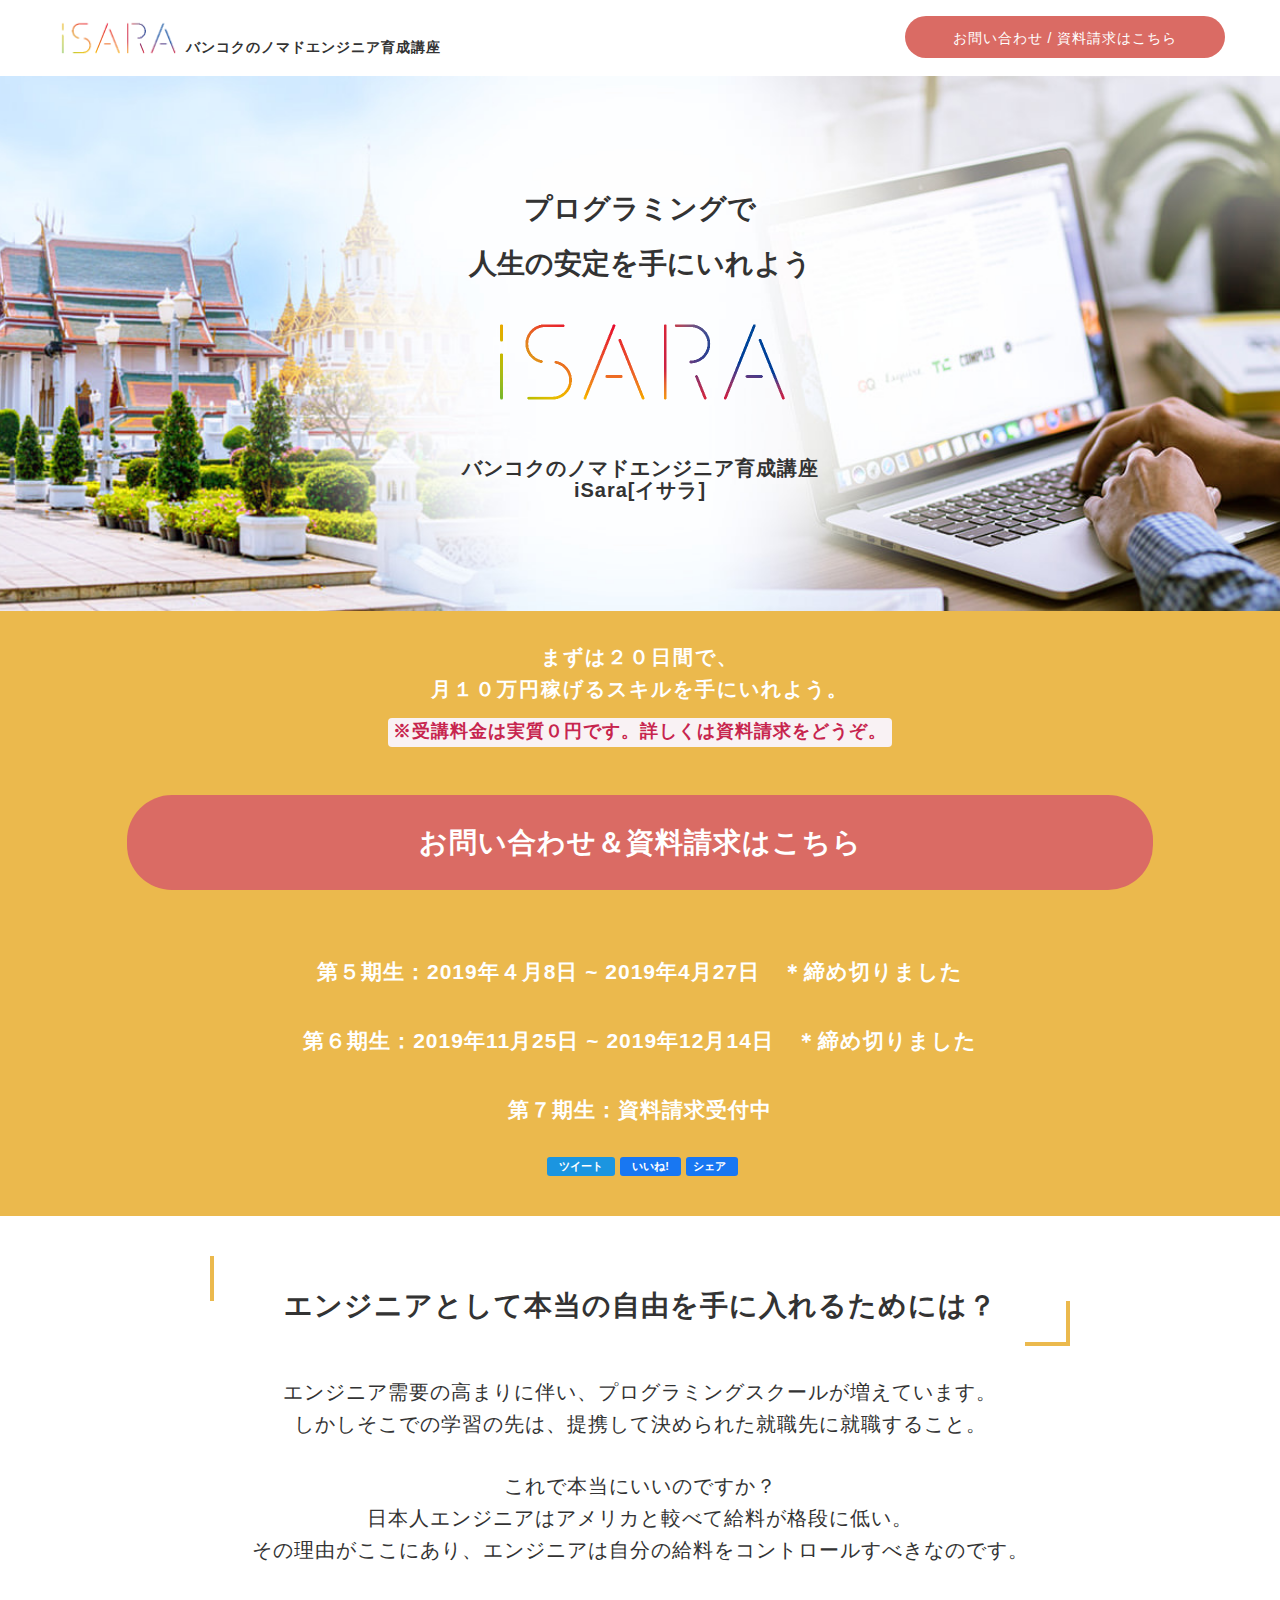
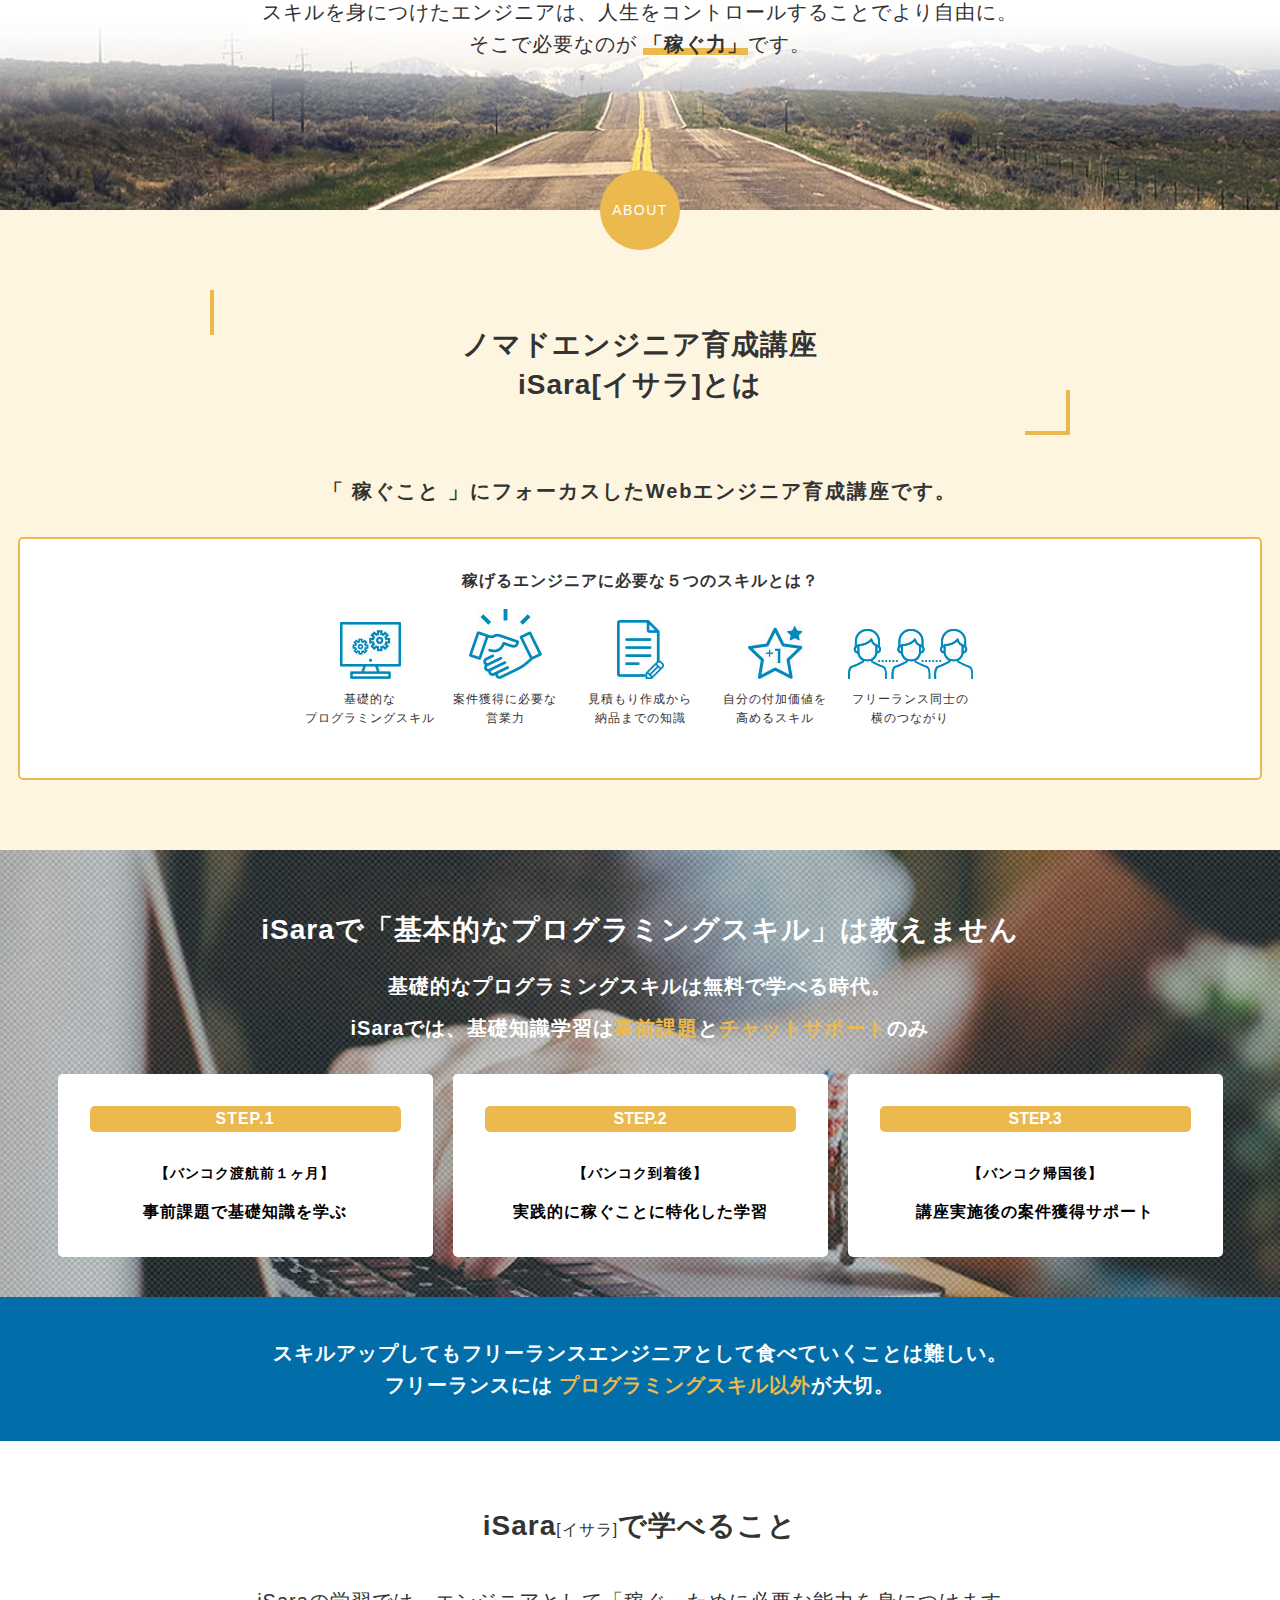
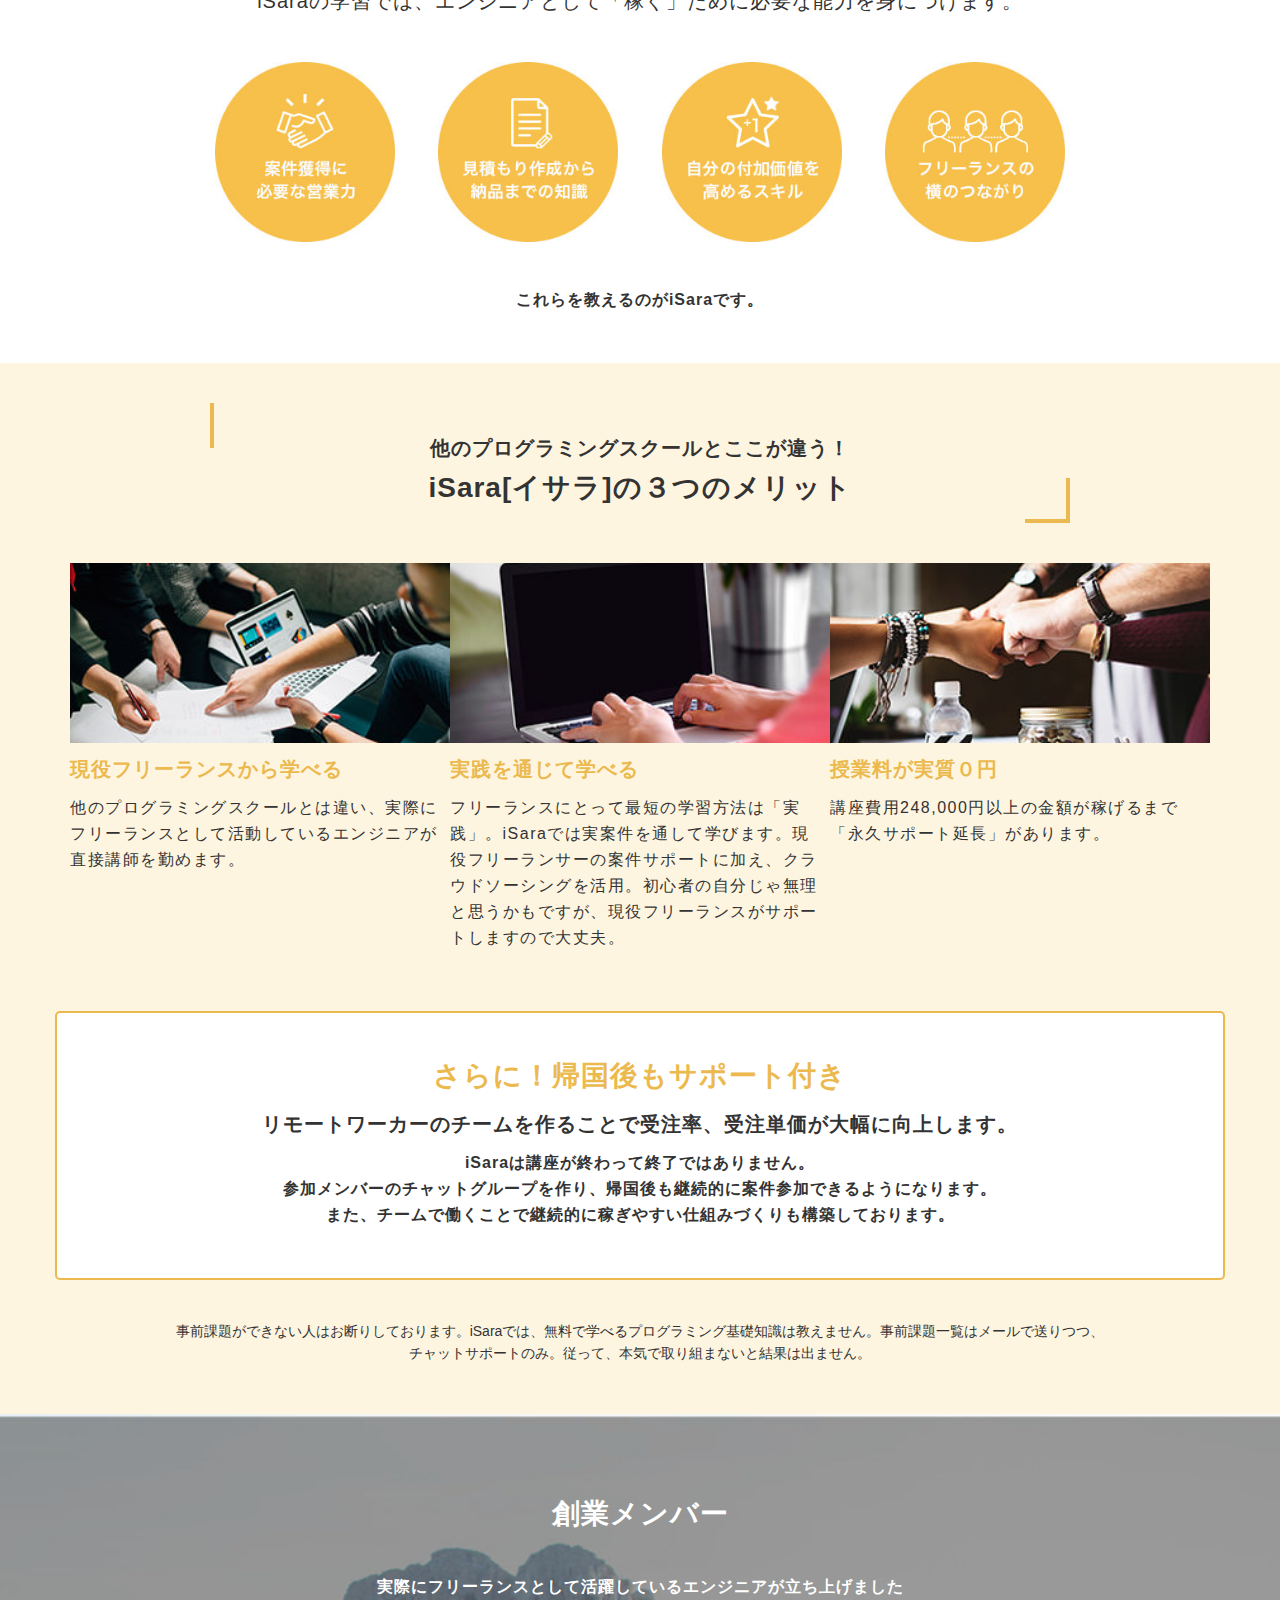
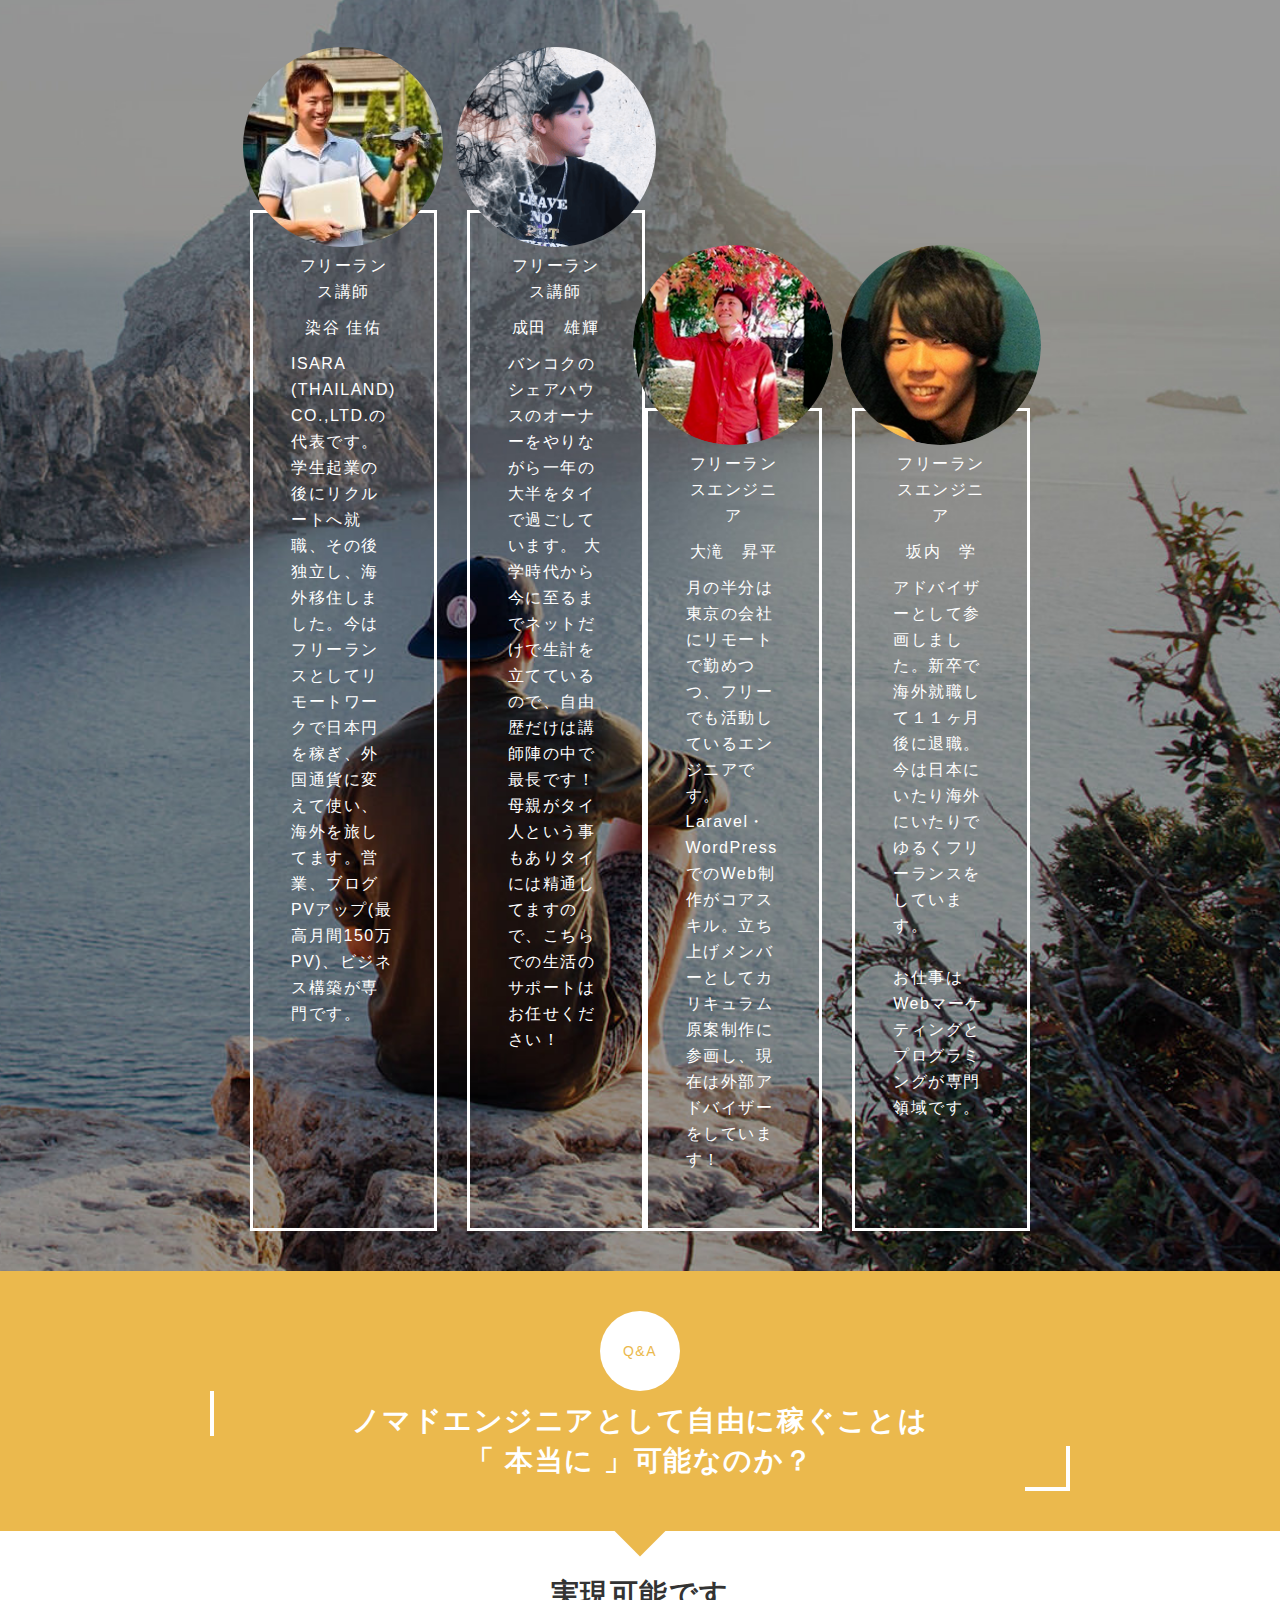
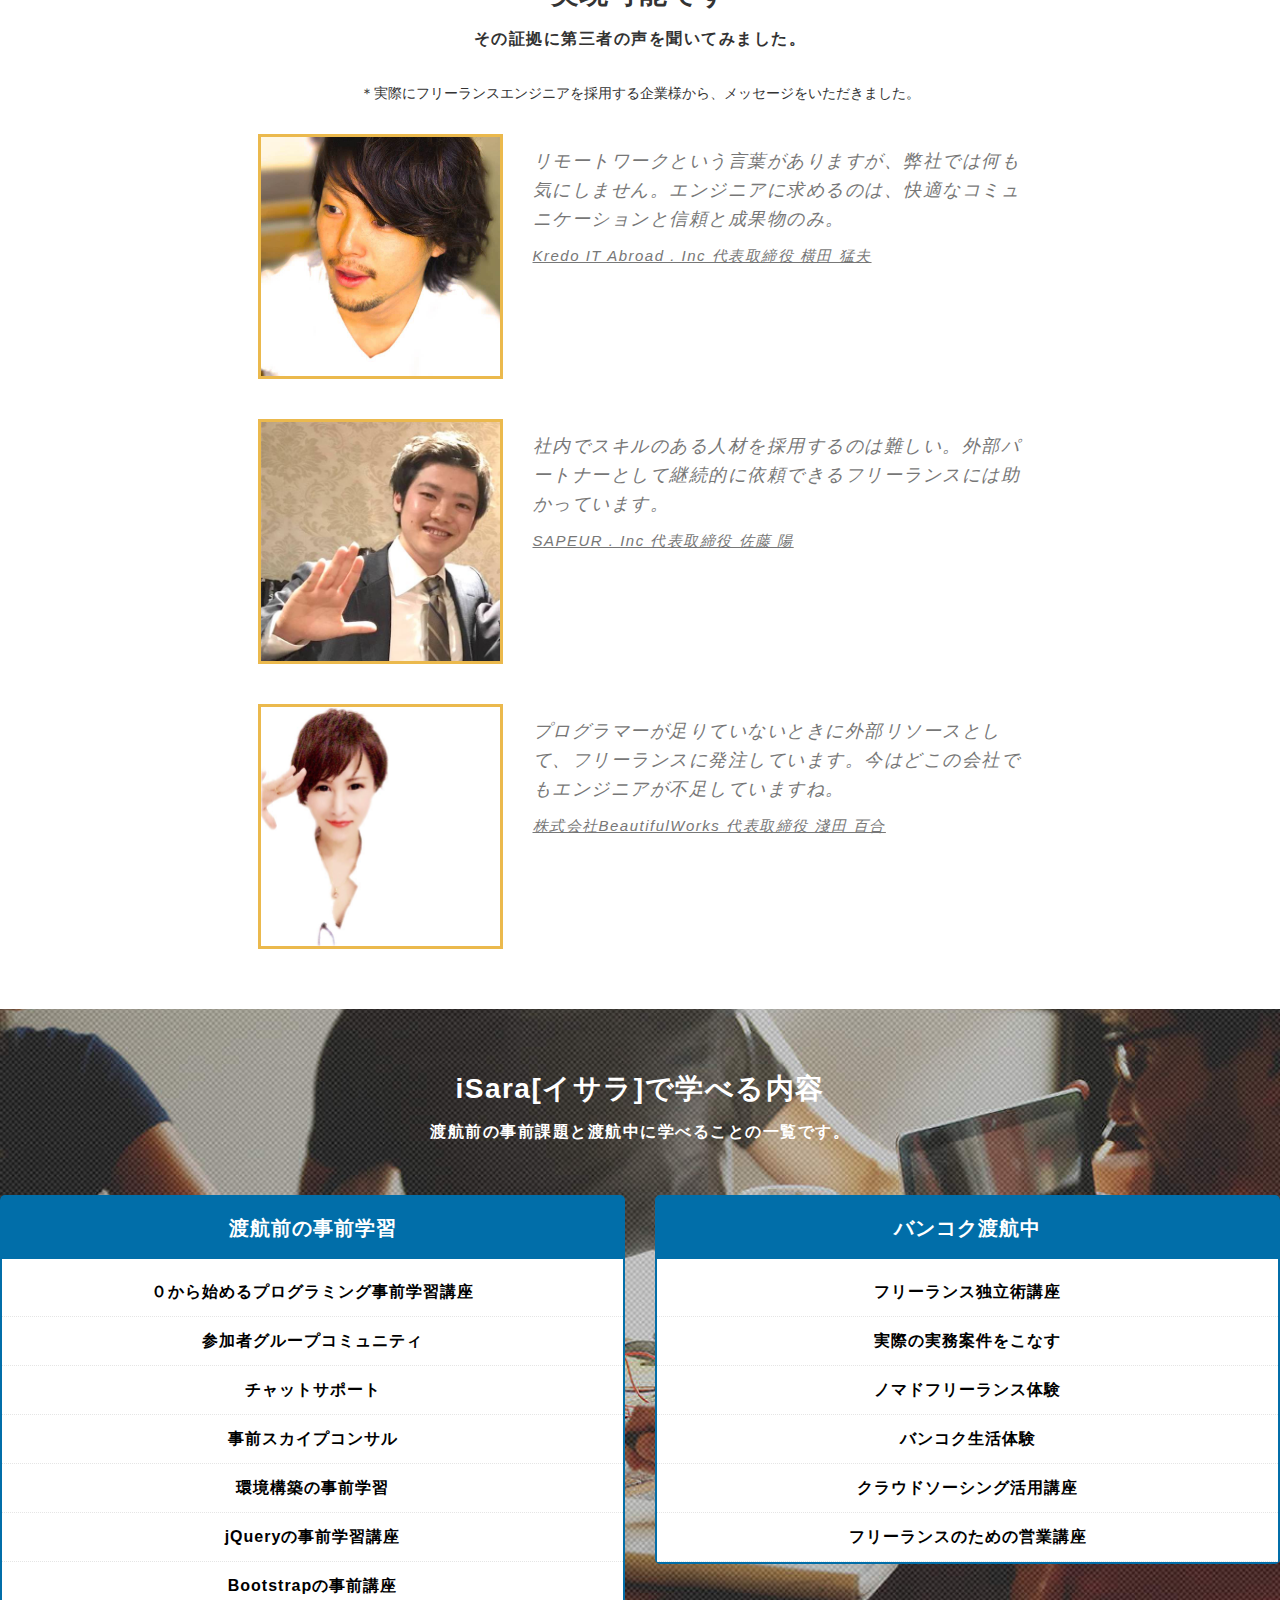
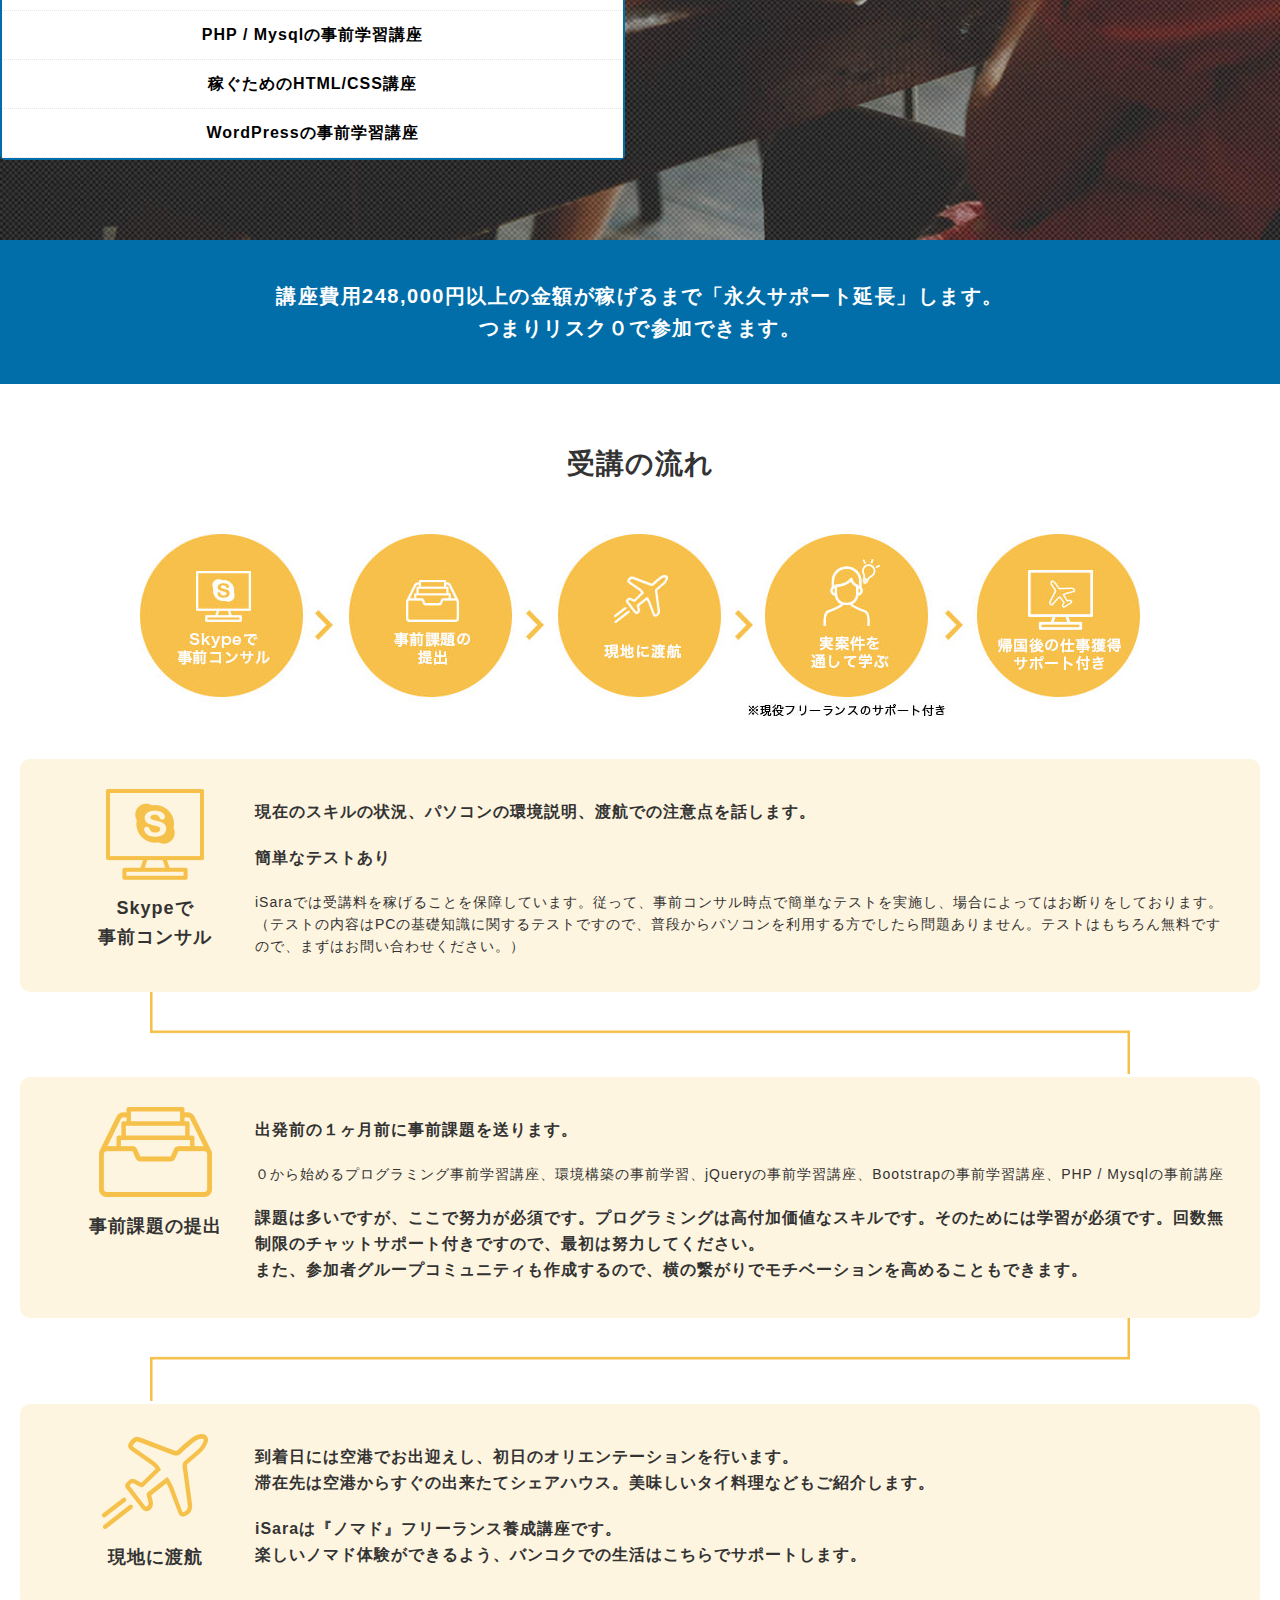
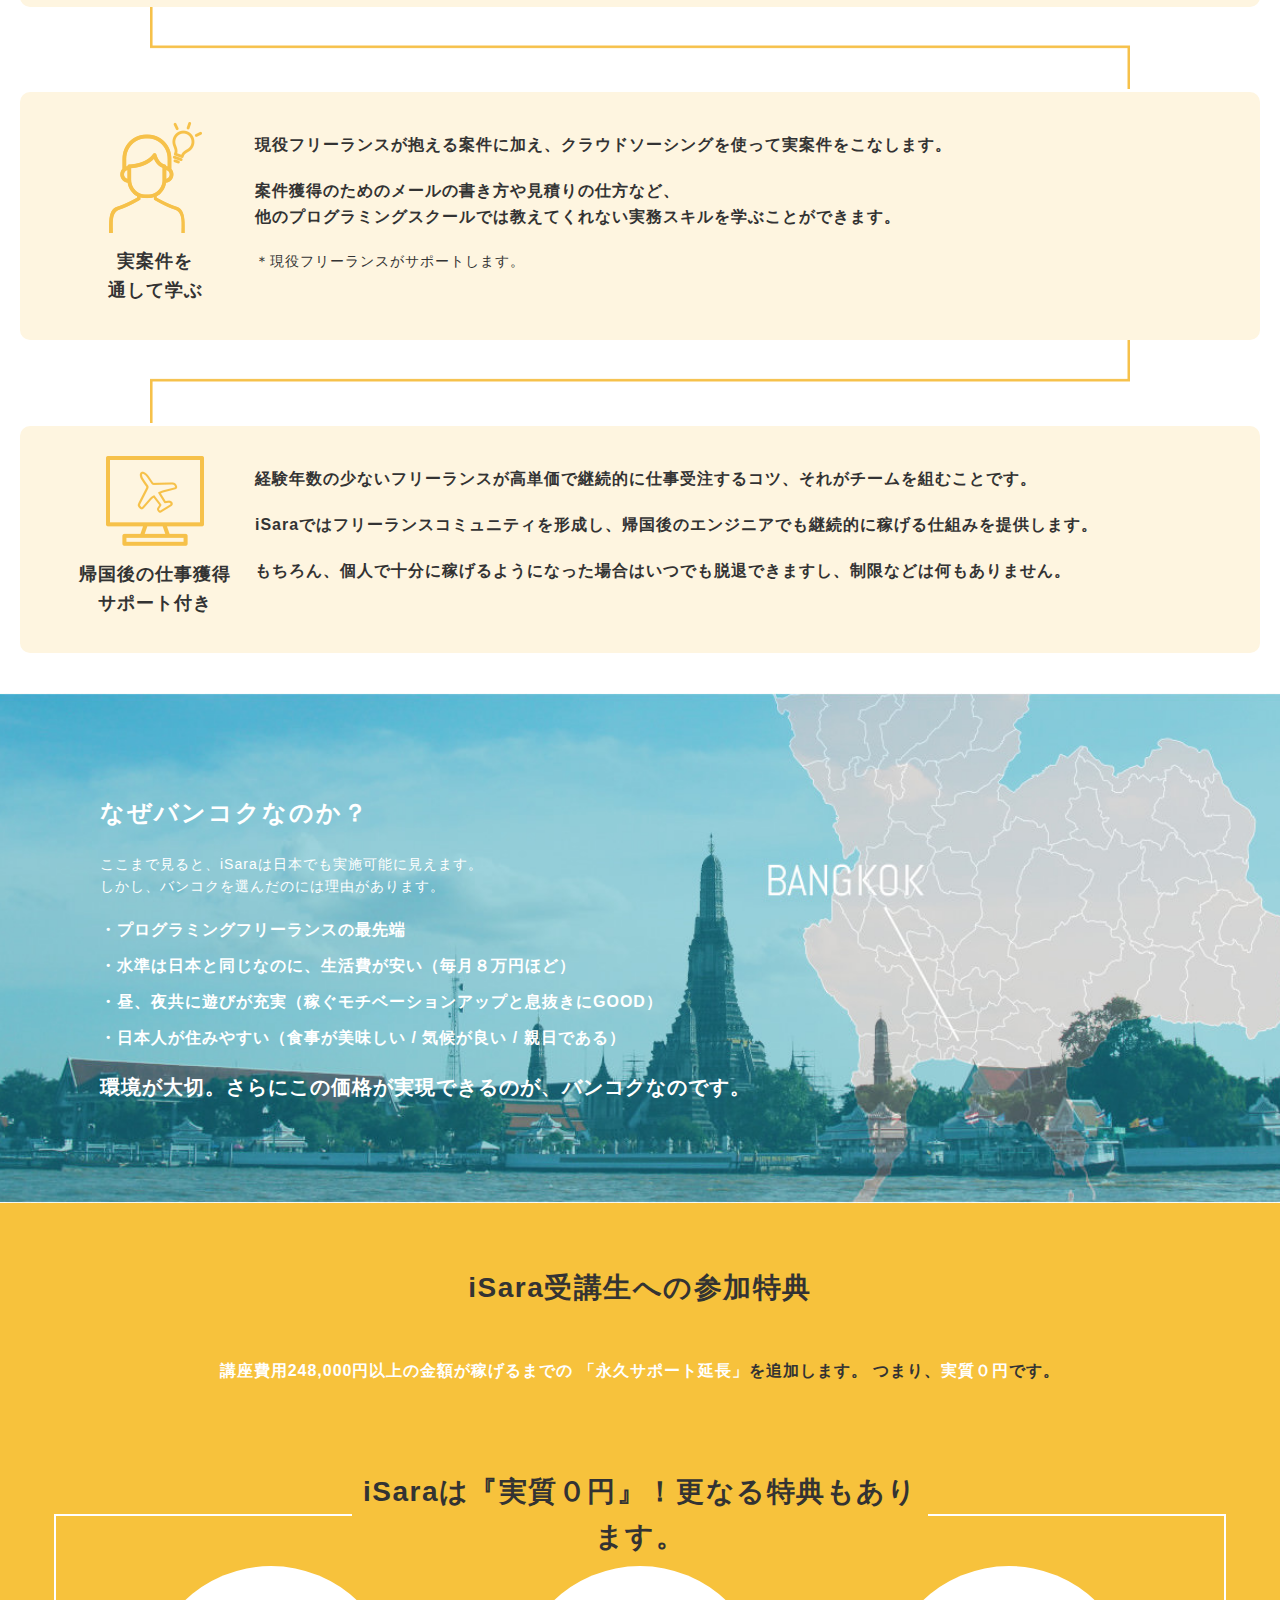
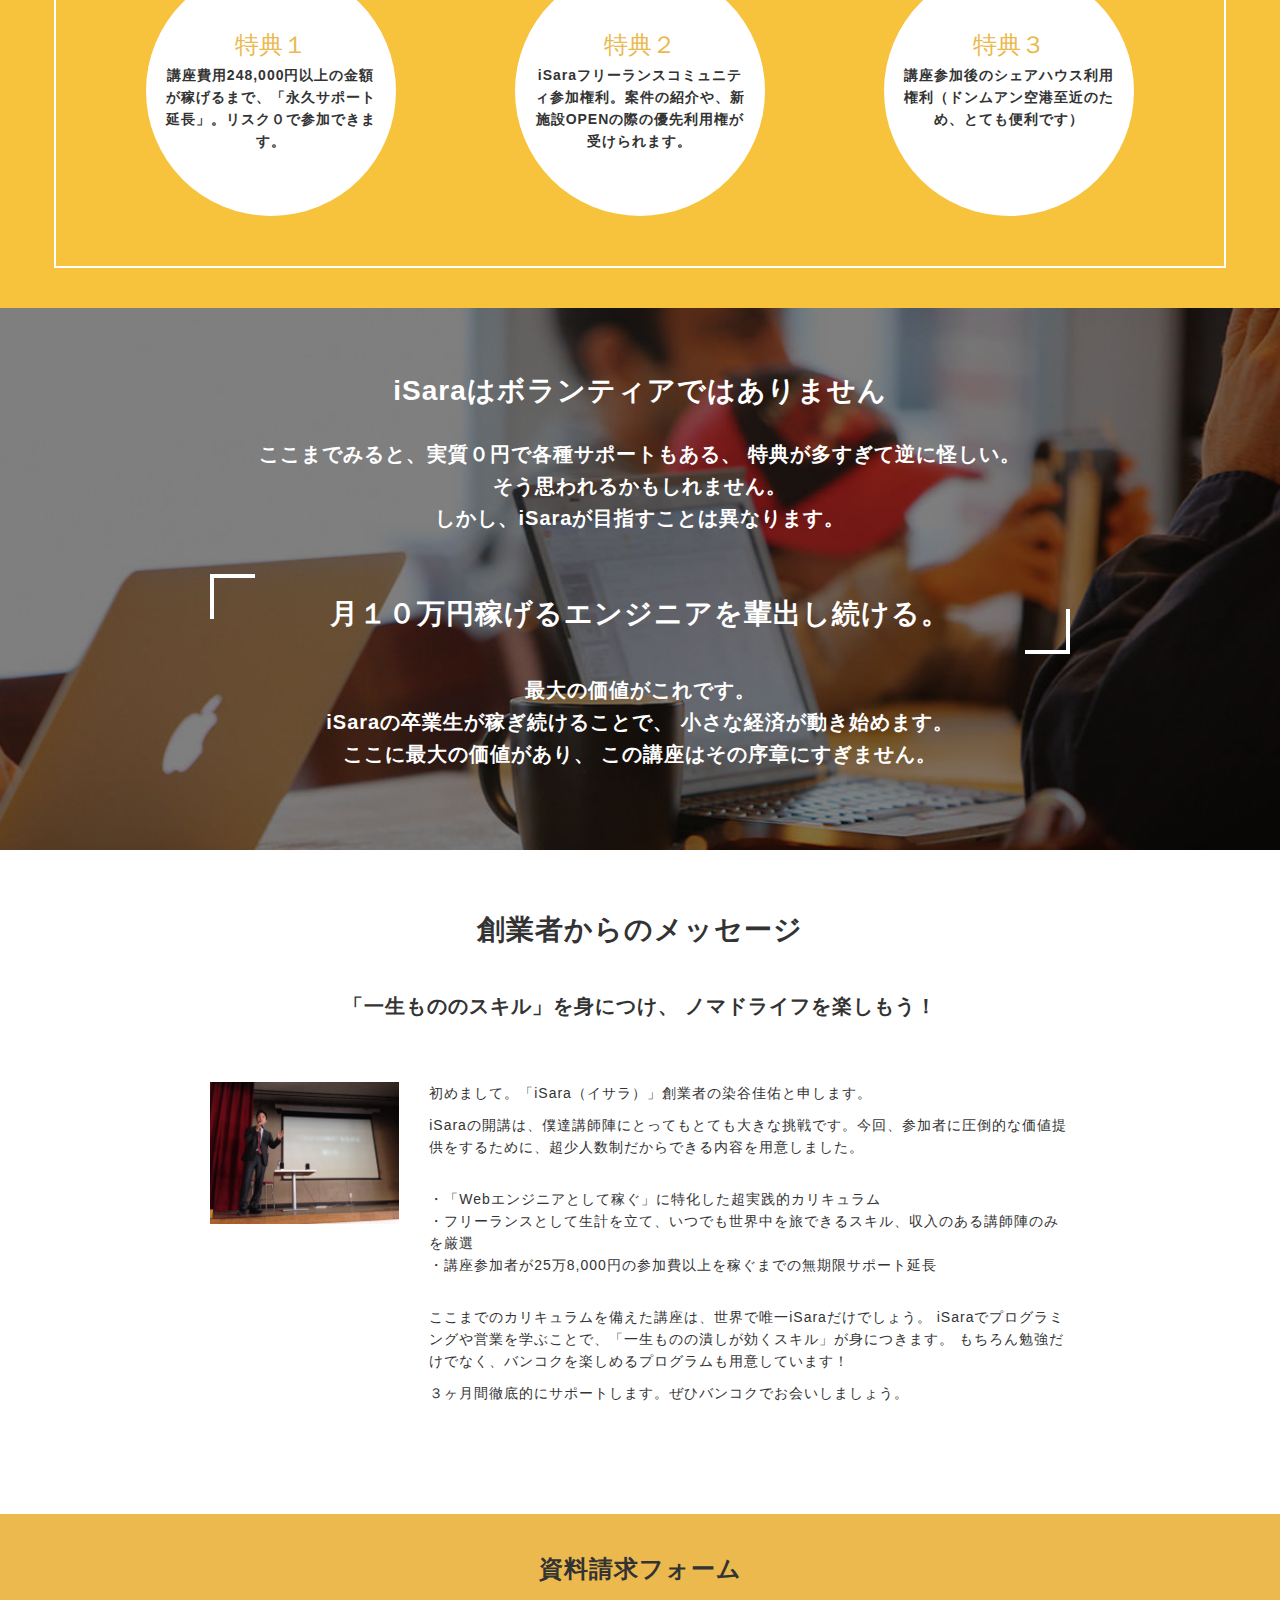
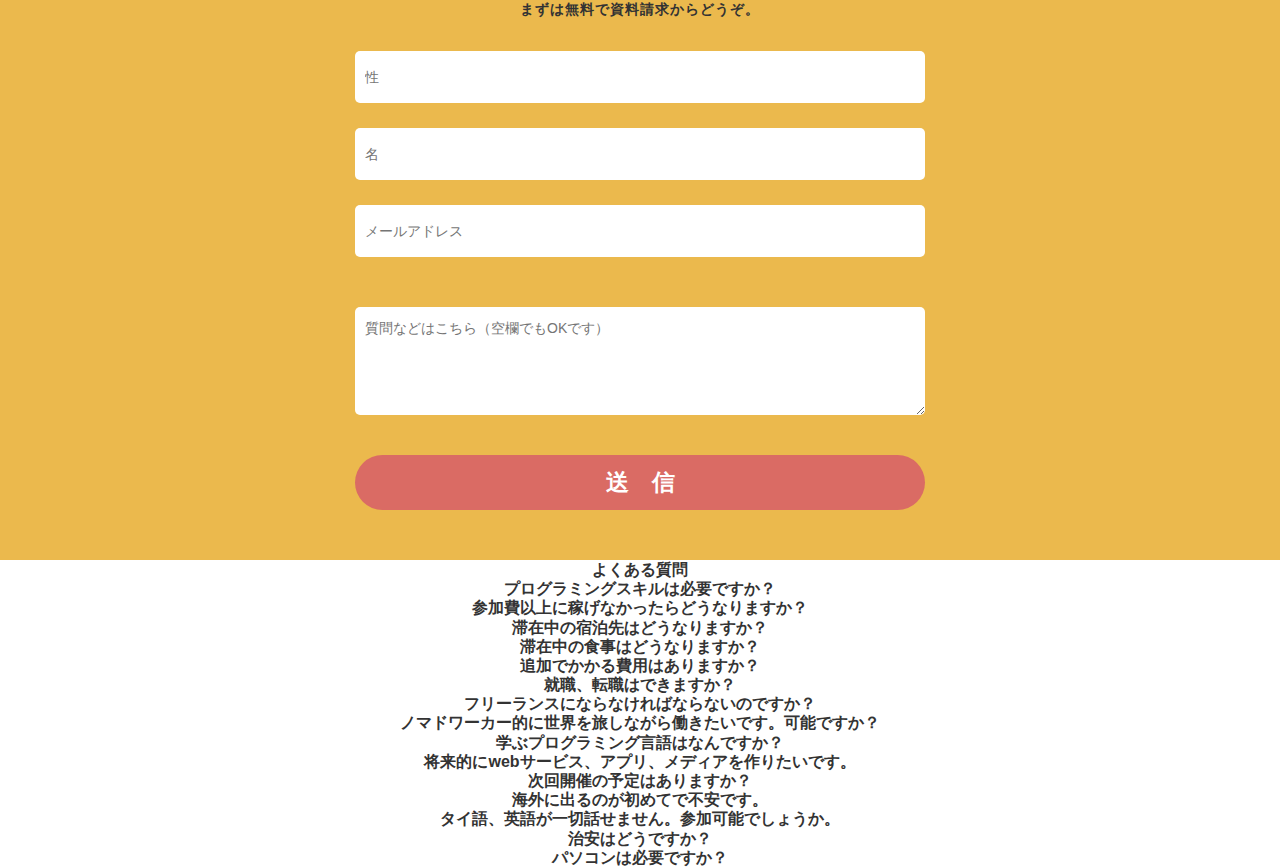
==== iSara/index.html @ 384ce39d "page17完, page18 sp着手" ====
<!DOCTYPE html>
<html lang="ja">
  <head>
    <meta charset="utf-8">
    <title>iSara[イサラ] |バンコクのノマドエンジニア育成講座</title>
    <meta name="description" content="">
    <meta name="keywords" content="">
    <meta http-equiv="X-UA-Compatible" content="IE=Edge">
    
    <meta name="viewport" content="width=device-width,initial-scale=1.0">
    <meta name="format-detection" content="telephone=no">
    <!-- icon --> 
    <link rel="shortcut icon" href="img/favicon.ico">
    <link rel="icon" sizes="192x192" href="img/favicon.ico">
    <link rel="apple-touch-icon" href="img/favicon.ico">
    <link rel="stylesheet" href="https://use.fontawesome.com/releases/v5.11.2/css/all.css" integrity="sha384-KA6wR/X5RY4zFAHpv/CnoG2UW1uogYfdnP67Uv7eULvTveboZJg0qUpmJZb5VqzN" crossorigin="anonymous">
    <!-- stylesheets -->
    <link rel="stylesheet" href="lib/bootstrap.min.css">
    <link rel="stylesheet" href="css/reset.css" media="all">
    <link rel="stylesheet" href="css/base.css" media="all">
  </head>
  <body>
    <!-- 1 -->
    <nav id="gnav" class="nav">
      <div class="contents-nav">
        <div class="s-align-left box-logo">
          <p class="txt-nav-logo">バンコクのノマドエンジニア育成講座</p>
          <img src="img/isaralogo.png">
        </div>
        <a class="link-cmn box-pink link-nav is-sp" href="#documentRequest">
          <img src="img/form.png">
          <p class="s-ls1 txt-nav-link">資料請求</p>
        </a>
        <a class="link-cmn box-pink link-nav is-pc" href="#documentRequest">
          <p class="txt-nav-link">お問い合わせ / 資料請求はこちら</p>
        </a>
      </div>
    </nav>
    <!-- 2 -->
    <header id="header" class="header">
      <section id="top" class="sec-header-top">
        <p class="txt-header-top-01">プログラミングで</p>
        <p class="txt-header-top-01">人生の安定を手にいれよう</p>
        <h1>
          <img class="img-header-logo" src="img/isaralogolarge.png" alt="iSARA">
        </h1>
        <p class="txt-header-top-02 s-ls1">バンコクのノマドエンジニア育成講座<br>iSara[イサラ]</p>
      </section>
    <!-- 3 -->
      <section id="news" class="sec-news">
        <h2 class="ttl-news">まずは２０日間で、<br>月１０万円稼げるスキルを手にいれよう。</h2>
        <p class="txt-news-asterisk s-ls1">※受講料金は実質０円です。詳しくは資料請求をどうぞ。</p>
        <a class="box-pink link-cmn btn-news" href="#documentRequest">お問い合わせ＆資料請求は<br class="is-sp">こちら</a>
        <p class="txt-news-cmn">第５期生：2019年４月8日 ~ 2019年4月27日　<br class="is-sp">＊締め切りました</p>
        <p class="txt-news-cmn">第６期生：2019年11月25日 ~ 2019年12月14日　<br class="is-sp">＊締め切りました</p>
        <p class="txt-news-cmn">第７期生：資料請求受付中</p>
        <ul class="area-share area-share-news">
          <li class="btn-share btn-twitter"><i class="icon-share fab fa-twitter"></i>ツイート</li>
          <li class="btn-share btn-fb-iine"><i class="icon-share fas fa-thumbs-up"></i>いいね!</li>
          <li class="btn-share btn-fb-share">シェア</li>
        </ul>
      </section>
    </header>
    <main>
    <!-- 4 -->
      <section id="page4" class="sec-page4">
        <div class="area-braces area-page4-title">
          <h2 class="s-ls1 ttl-page4">エンジニアとして<br class="is-sp">本当の自由を手に入れるためには？</h2>
        </div>
        <p class="s-ls1 txt-page4">エンジニア需要の高まりに伴い、<br class="is-sp">プログラミングスクールが増えています。<br>しかしそこでの学習の先は、<br class="is-sp">提携して決められた就職先に就職すること。</p>
        <p class="s-ls1 txt-page4">これで本当にいいのですか？<br>日本人エンジニアはアメリカと較べて<br class="is-sp">給料が格段に低い。<br><br class="is-sp">その理由がここにあり、<br class="is-sp">エンジニアは自分の給料を<br class="is-sp">コントロールすべきなのです。</p>
        <p class="s-ls1 txt-page4">スキルを身につけたエンジニアは、<br class="is-sp">人生をコントロールすることでより自由に。<br>そこで必要なのが <span class="marker">「稼ぐ力」</span>です。</p>
      </section>
    <!-- 5 -->
      <section id="page5" class="sec-page5">
        <p class="circle-page5">ABOUT</p>
        <div class="contents-page5">
          <h2 class="area-braces ttl-page5-2 s-ls1">ノマドエンジニア育成講座<br>iSara[イサラ]とは</h2>
          <p class="s-ls2 txt-page5">「 稼ぐこと 」にフォーカスした<br class="is-sp">Webエンジニア育成講座です。</p>
          <section class="area-orange area-page5">
            <h3 class="s-ls1 ttl-page5-3">稼げるエンジニアに必要な<br class="is-sp">５つのスキルとは？</h3>
            <ul class="list-page5">
              <li class="list-page5-item">
                <img class="img-page5-item-1" src="img/skill.jpg">
                <p class="s-ls1 txt-page5-item">基礎的な<br>プログラミングスキル</p>
              </li>
              <li class="list-page5-item">
                <img class="img-page5-item-2" src="img/sales.jpg">
                <p class="s-ls1 txt-page5-item">案件獲得に必要な<br>営業力</p>
              </li>
              <li class="list-page5-item">
                <img class="img-page5-item-3" src="img/document.jpg">
                <p class="s-ls1 txt-page5-item">見積もり作成から<br>納品までの知識</p>
              </li>
              <li class="list-page5-item">
                <img class="img-page5-item-4" src="img/plusone.jpg">
                <p class="s-ls1 txt-page5-item">自分の付加価値を<br>高めるスキル</p>
              </li>
              <li class="list-page5-item">
                <img class="img-page5-item-5" src="img/connection.jpg">
                <p class="s-ls1 txt-page5-item">フリーランス同士の<br>横のつながり</p>
              </li>
            </ul>
          </section>
        </div>
      </section>
    <!-- 6 -->
      <section id="page6" class="sec-page6">
        <div class="contents-page6">
          <h2 class="s-white s-ls1 ttl-page6-2">iSaraで<br class="is-sp">「基本的なプログラミングスキル」は教えません</h2>
          <p class="s-white txt-page6">基礎的なプログラミングスキルは無料で学べる時代。</p>
          <p class="s-white txt-page6">iSaraでは、基礎知識学習は<br class="is-sp"><span class="s-orange">事前課題</span>と<span class="s-orange">チャットサポート</span>のみ</p>
          <ul class="list-page6-step">
            <li class="area-page6-step">
              <p class="s-white s-ls1 ttl-page6-step">STEP.1</p>
              <p class="txt-page6-step">【バンコク渡航前１ヶ月】</p>
              <p class="s-ls1 txt-page6-step">事前課題で基礎知識を学ぶ</p>
            </li>
            <li class="area-page6-step">
              <p class="s-white ts-ls1 ttl-page6-step">STEP.2</p>
              <p class="txt-page6-step">【バンコク到着後】</p>
              <p class="s-ls1 txt-page6-step">実践的に稼ぐことに特化した学習</p>
            </li>
            <li class="area-page6-step">
              <p class="s-white ts-ls1 ttl-page6-step">STEP.3</p>
              <p class="txt-page6-step">【バンコク帰国後】</p>
              <p class="s-ls1 txt-page6-step">講座実施後の案件獲得サポート</p>
            </li>
          </ul>
        </div>
        <div class="footer-page6">
          <p class="s-white s-ls1 txt-page6-footer">スキルアップしてもフリーランスエンジニア<br class="is-sp">として食べていくことは難しい。<br>フリーランスには <span class="s-orange">プログラミングスキル以外</span>が大切。</p>
        </div>
      </section>
    <!-- 7 -->
      <section id="page7" class="sec-page7">
        <h2 class="s-ls1 ttl-page7-02">iSara<small class="txt-page7-small">[イサラ]</small>で学べること</h2>
        <p class="s-ls1 txt-page7-01">iSaraの学習では、エンジニアとして<br class="is-sp">「稼ぐ」ために必要な能力を身につけます。</p>
        <ul class="grid-page7-skills">
          <li class="col"><img class="img-page7-skill" src="img/salesskill.jpg"></li>
          <li class="col"><img class="img-page7-skill" src="img/knowledge.jpg"></li>
          <li class="col"><img class="img-page7-skill" src="img/skillup.jpg"></li>
          <li class="col"><img class="img-page7-skill" src="img/freelanceconnection.jpg"></li>
        </ul>
        <p class="s-ls1 txt-page7-02">これらを教えるのがiSaraです。</p>
      </section>
    <!-- 8 -->
      <section id="page8" class="sec-page8">
        <div class="area-braces box-page8-braces">
          <p class="s-ls1 txt-page8-braces">他のプログラミングスクールと<br class="is-sp">ここが違う！</p>
          <h2 class="s-ls1 ttl-page8-02">iSara[イサラ]の３つのメリット</h2>
        </div>
        <ul class="grid-page8-merit">
          <li class="col">
            <section>
              <div class="img-page8-merit-01"></div>
              <h3 class="s-orange s-ls1 ttl-page8-03">現役フリーランスから学べる</h3>
              <p class="s-align-left txt-page8-merit">他のプログラミングスクールとは違い、実際にフリーランスとして活動しているエンジニアが直接講師を勤めます。</p>
            </section>
          </li>
          <li class="col">
            <section>
              <div class="img-page8-merit-02"></div>
              <h3 class="s-orange s-ls1 ttl-page8-03">実践を通じて学べる</h3>
              <p class="s-align-left txt-page8-merit">フリーランスにとって最短の学習方法は「実践」。iSaraでは実案件を通して学びます。現役フリーランサーの案件サポートに加え、クラウドソーシングを活用。初心者の自分じゃ無理と思うかもですが、現役フリーランスがサポートしますので大丈夫。</p>
            </section>
          </li>
          <li class="col">
            <section>
              <div class="img-page8-merit-03"></div>
              <h3 class="s-orange s-ls1 ttl-page8-03">授業料が実質０円</h3>
              <p class="s-align-left txt-page8-merit">講座費用248,000円以上の金額が稼げるまで「永久サポート延長」があります。</p>
            </section>
          </li>
        </ul>
        <section class="area-orange sec-page8-support">
          <h3 class="s-orange s-ls1 ttl-page8-03-02">さらに！帰国後もサポート付き</h3>
          <p class="s-ls1 txt-page8-support">リモートワーカーのチームを作ることで<br class="is-sp">受注率、受注単価が大幅に向上します。</p>
          <p class="txt-page8-support-small">iSaraは講座が終わって終了ではありません。<br>参加メンバーのチャットグループを作り、帰国後も継続的に案件参加できるようになります。<br class="is-pc">また、チームで働くことで継続的に稼ぎやすい仕組みづくりも構築しております。</p>
        </section>
        <p class="txt-page8-note">事前課題ができない人はお断りしております。<br class="is-sp">iSaraでは、無料で学べるプログラミング基礎知識は教えません。事前課題一覧はメールで送りつつ、<br class="is-pc">チャットサポートのみ。従って、本気で取り組まないと結果は出ません。</p>
      </section>
    <!-- 9 -->
      <section id="page9" class="sec-page9">
        <h2 class="s-ls1 ttl-page9-02"><i class="far fa-id-card"></i>創業メンバー</h2>
        <p class="s-ls1 txt-page9-title">実際にフリーランスとして活躍している<br class="is-sp">エンジニアが立ち上げました</p>
        <ul class="s-ls1_5 grid-page9">
          <li class="col">
            <img class="img-page9-item" src="img/keisuke_someya.jpg">
            <p class="txt-page9-item">フリーランス講師</p>
            <p class="txt-page9-item">染谷 佳佑</p>
            <p class="s-align-left txt-page9-item">ISARA (THAILAND) CO.,LTD.の代表です。学生起業の後にリクルートへ就職、その後独立し、海外移住しました。今はフリーランスとしてリモートワークで日本円を稼ぎ、外国通貨に変えて使い、海外を旅してます。営業、ブログPVアップ(最高月間150万PV)、ビジネス構築が専門です。</p>
          </li>
          <li class="col">
            <img class="img-page9-item" src="img/yuki.png">
            <p class="txt-page9-item">フリーランス講師</p>
            <p class="txt-page9-item">成田　雄輝</p>
            <p class="s-align-left txt-page9-item">バンコクのシェアハウスのオーナーをやりながら一年の大半をタイで過ごしています。 大学時代から今に至るまでネットだけで生計を立てているので、自由歴だけは講師陣の中で最長です！ 母親がタイ人という事もありタイには精通してますので、こちらでの生活のサポートはお任せください！</p>
          </li>
          <li class="col">
            <img class="img-page9-item" src="img/shohey.png">
            <p class="txt-page9-item">フリーランスエンジニア</p>
            <p class="txt-page9-item">大滝　昇平</p>
            <p class="s-align-left txt-page9-item">月の半分は東京の会社にリモートで勤めつつ、フリーでも活動しているエンジニアです。Laravel・WordPressでのWeb制作がコアスキル。立ち上げメンバーとしてカリキュラム原案制作に参画し、現在は外部アドバイザーをしています！</p>
          </li>
          <li class="col">
            <img class="img-page9-item" src="img/manabu.png">
            <p class="txt-page9-item">フリーランスエンジニア</p>
            <p class="txt-page9-item">坂内　学</p>
            <p class="s-align-left txt-page9-item">アドバイザーとして参画しました。新卒で海外就職して１１ヶ月後に退職。今は日本にいたり海外にいたりでゆるくフリーランスをしています。<br><br>お仕事はWebマーケティングとプログラミングが専門領域です。</p>
          </li>
        </ul>
      </section>
    <!-- 10 -->
      <section id="page10" class="sec-page10">
        <div class="box-page10-qa">
          <p class="s-ls1_5 txt-page10-qa">Q&A</p>
          <h2 class="s-ls1_5 s-fsize14 s-fwhite area-braces box-page10-braces ttl-page10-02">ノマドエンジニアとして自由に稼ぐことは<br>「 本当に 」可能なのか？</h2>
          <div class="triangle-page10"></div>
        </div>
        <div class="contents-page10">
          <p class="s-ls1_5 txt-page10-contents">実現可能です</p>
          <p class="s-ls1_5 txt-page10-contents">その証拠に第三者の声を聞いてみました。</p>
          <p class="txt-page10-contents">＊実際にフリーランスエンジニアを採用する企業様から、<br class="is-sp">メッセージをいただきました。</p>
          <ul class="list-page10">
            <li class="item">
              <img class="img-page10-item" src="img/take.jpg">
              <div class="s-align-left contents-page10-item">
                <p class="txt-page10-item">リモートワークという言葉がありますが、弊社では何も気にしません。エンジニアに求めるのは、快適なコミュニケーションと信頼と成果物のみ。</p>
                <P class="txt-page10-item">Kredo IT Abroad . Inc 代表取締役 横田 猛夫</P>
              </div>
            </li>
            <li class="item">
              <img class="img-page10-item" src="img/minami_sato.jpg">
              <div class="s-align-left contents-page10-item">
                <p class="txt-page10-item">社内でスキルのある人材を採用するのは難しい。外部パートナーとして継続的に依頼できるフリーランスには助かっています。</p>
                <P class="txt-page10-item">SAPEUR . Inc 代表取締役 佐藤 陽</P>
              </div>
            </li>
            <li class="item">
              <img class="img-page10-item" src="img/asada.jpg">
              <div class="s-align-left contents-page10-item">
                <p class="txt-page10-item">プログラマーが足りていないときに外部リソースとして、フリーランスに発注しています。今はどこの会社でもエンジニアが不足していますね。</p>
                <P class="txt-page10-item">株式会社BeautifulWorks 代表取締役 淺田 百合</P>
              </div>
            </li>
          </ul>
        </div>
      </section>
    <!-- 11 -->
      <section id="page11" class="sec-page11">
        <div class="contents-page11-main">
          <h2 class="s-ls1_5 s-fwhite ttl-page11-02">iSara[イサラ]で学べる内容</h2>
          <p class="s-ls1_5 s-fwhite txt-page11-02">渡航前の事前課題と渡航中に学べることの一覧です。</p>
          <div class="grid-page11">
            <section class="col">
              <h3 class="s-ls1 s-fwhite ttl-page11-03">渡航前の事前学習</h3>
              <ul class="list-page11">
                <li class="item">０から始めるプログラミング事前学習講座</li>
                <li class="item">参加者グループコミュニティ</li>
                <li class="item">チャットサポート</li>
                <li class="item">事前スカイプコンサル</li>
                <li class="item">環境構築の事前学習</li>
                <li class="item">jQueryの事前学習講座</li>
                <li class="item">Bootstrapの事前講座</li>
                <li class="item">PHP / Mysqlの事前学習講座</li>
                <li class="item">稼ぐためのHTML/CSS講座</li>
                <li class="item">WordPressの事前学習講座</li>
              </ul>
            </section>
            <section class="col">
              <h3 class="s-ls1 s-fwhite ttl-page11-03">バンコク渡航中</h3>
              <ul class="list-page11">
                <li class="item">フリーランス独立術講座</li>
                <li class="item">実際の実務案件をこなす</li>
                <li class="item">ノマドフリーランス体験</li>
                <li class="item">バンコク生活体験</li>
                <li class="item">クラウドソーシング活用講座</li>
                <li class="item">フリーランスのための営業講座</li>
              </ul>
            </section>
          </div>
        </div>
        <div class="contents-page11-footer">
          <p class="s-ls1_5 s-fwhite txt-page11-footer">講座費用248,000円以上の金額が稼げるまで「永久サポート延長」します。<br>つまりリスク０で参加できます。</p>
        </div>
      </section>
    <!-- 12 -->
      <section class="sec-page12">
        <h2 class="s-ls1 ttl-page12-02"><i class="fas fa-laptop"></i><span>受講の流れ</span></h2>
        <div class="is-sp">
          <ul id="accordion-page12" class="list-page12 s-align-left">
            <li class="item">
              <section class="card sec-page12-list">
                <h3 class="card-header box-page12-list-header">
                  <img src="img/skypeconsulting.png" class="img-page12-list" data-toggle="collapse" data-target="#page12-item-body1" aria-expanded="false" aria-controls="page12-item-body1">
                  <span class="ttl-page12-03" data-toggle="collapse" data-target="#page12-item-body1" aria-expanded="false" aria-controls="page12-item-body1">Skypeで事前コンサル</span>
                  <div class="arrow-page12" data-toggle="collapse" data-target="#page12-item-body1" aria-expanded="false" aria-controls="page12-item-body1"></div>
                </h3>
                <div id="page12-item-body1" class="collapse" data-parent="#accordion-page12">
                  <div class="card-body box-page12-list-body">
                    <p class="txt-page12-list-body">現在のスキルの状況、パソコンの環境説明、渡航での注意点を話します。</p>
                    <p class="txt-page12-list-body">簡単なテストあり</p>
                    <p class="txt-page12-list-body s-thin">iSaraでは受講費以上を稼げることを保障しています。従って、事前コンサル時点で簡単なテストを実施し、場合によってはお断りをしております。（テストの内容はPCの基礎知識に関するテストですので、普段からパソコンを利用する方でしたら問題ありません。テストはもちろん無料ですので、まずはお問い合わせください。）</p>
                  </div>
                </div>
              </section>
            </li>
            <li class="item">
              <section class="card sec-page12-list">
                <h3 class="card-header box-page12-list-header">
                  <img src="img/preworks.png" class="img-page12-list" data-toggle="collapse" data-target="#page12-item-body2" aria-expanded="false" aria-controls="page12-item-body2">
                  <span class="ttl-page12-03" data-toggle="collapse" data-target="#page12-item-body2" aria-expanded="false" aria-controls="page12-item-body2">事前課題の提出</span>
                  <div class="arrow-page12" data-toggle="collapse" data-target="#page12-item-body2" aria-expanded="false" aria-controls="page12-item-body2"></div>
                </h3>
                <div id="page12-item-body2" class="collapse" data-parent="#accordion-page12">
                  <div class="card-body box-page12-list-body">
                    <p class="txt-page12-list-body">出発前の１ヶ月前に事前課題を送ります。</p>
                    <p class="txt-page12-list-body s-thin">０から始めるプログラミング事前学習講座、環境構築の事前学習、jQueryの事前学習講座、Bootstrapの事前学習講座、PHP / Mysqlの事前講座</p>
                    <p class="txt-page12-list-body">課題は多いですが、ここで努力が必須です。プログラミングは高付加価値なスキルです。そのためには学習が必須です。回数無制限のチャットサポート付きですので、最初は努力してください。<br>また、参加者グループコミュニティも作成するので、横の繋がりでモチベーションを高めることもできます。</p>
                  </div>
                </div>
              </section>
            </li>
            <li class="item">
              <section class="card sec-page12-list">
                <h3 class="card-header box-page12-list-header">
                  <img src="img/flight.png" class="img-page12-list" data-toggle="collapse" data-target="#page12-item-body3" aria-expanded="false" aria-controls="page12-item-body3">
                  <span class="ttl-page12-03" data-toggle="collapse" data-target="#page12-item-body3" aria-expanded="false" aria-controls="page12-item-body3">現地に渡航</span>
                  <div class="arrow-page12" data-toggle="collapse" data-target="#page12-item-body3" aria-expanded="false" aria-controls="page12-item-body3"></div>
                </h3>
                <div id="page12-item-body3" class="collapse" data-parent="#accordion-page12">
                  <div class="card-body box-page12-list-body">
                    <p class="txt-page12-list-body">到着日には空港でお出迎えし、初日のオリエンテーションを行います。滞在先は空港からすぐの出来たてシェアハウス。美味しいタイ料理などもご紹介します。</p>
                    <p class="txt-page12-list-body">iSaraは『ノマド』フリーランス養成講座です。楽しいノマド体験ができるよう、バンコクでの生活はこちらでサポートします。</p>
                  </div>
                </div>
              </section>
            </li>
            <li class="item">
              <section class="card sec-page12-list">
                <h3 class="card-header box-page12-list-header">
                  <img src="img/personwithlight.png" class="img-page12-list" data-toggle="collapse" data-target="#page12-item-body4" aria-expanded="false" aria-controls="page12-item-body4">
                  <span class="ttl-page12-03" data-toggle="collapse" data-target="#page12-item-body4" aria-expanded="false" aria-controls="page12-item-body4">実案件を通して学ぶ</span>
                  <div class="arrow-page12" data-toggle="collapse" data-target="#page12-item-body4" aria-expanded="false" aria-controls="page12-item-body4"></div>
                </h3>
                <div id="page12-item-body4" class="collapse" data-parent="#accordion-page12">
                  <div class="card-body box-page12-list-body">
                    <p class="txt-page12-list-body">現役フリーランスが抱える案件に加え、クラウドソーシングを使って実案件をこなします。</p>
                    <p class="txt-page12-list-body">案件獲得のためのメールの書き方や見積りの仕方など、他のプログラミングスクールでは教えてくれない実務スキルを学ぶことができます。</p>
                    <p class="txt-page12-list-body s-thin">＊現役フリーランスがサポートします。</p>
                  </div>
                </div>
              </section>
            </li>
            <li class="item">
              <section class="card sec-page12-list">
                <h3 class="card-header box-page12-list-header">
                  <img src="img/jobsupport.png" class="img-page12-list" data-toggle="collapse" data-target="#page12-item-body5" aria-expanded="false" aria-controls="page12-item-body5">
                  <span class="ttl-page12-03" data-toggle="collapse" data-target="#page12-item-body5" aria-expanded="false" aria-controls="page12-item-body5">帰国後の仕事獲得サポート付き</span>
                  <div class="arrow-page12" data-toggle="collapse" data-target="#page12-item-body5" aria-expanded="false" aria-controls="page12-item-body5"></div>
                </h3>
                <div id="page12-item-body5" class="collapse" data-parent="#accordion-page12">
                  <div class="card-body box-page12-list-body">
                    <p class="txt-page12-list-body">経験年数の少ないフリーランスが高単価で継続的に仕事受注するコツ、それがチームを組むことです。</p>
                    <p class="txt-page12-list-body">iSaraではフリーランスコミュニティを形成し、帰国後のエンジニアでも継続的に稼げる仕組みを提供します。もちろん、個人で十分に稼げるようになった場合はいつでも脱退できますし、制限などは何もありません。</p>
                  </div>
                </div>
              </section>
            </li>
          </ul>
        </div>
        <div class="is-pc">
          <img class="hero-page12" src="img/flow.jpg">
          <div class="contents-page12">
            <section class="sec-page12-03">
              <h3 class="box-page12-title">
                <img src="img/skypeconsulting.png">
                <p class="ttl-page12-03">Skypeで<br>事前コンサル</p>
              </h3>
              <div class="box-page12-card s-align-left">
                <p class="txt-page12-list-body">現在のスキルの状況、パソコンの環境説明、渡航での注意点を話します。</p>
                <p class="txt-page12-list-body">簡単なテストあり</p>
                <p class="txt-page12-list-body s-thin">iSaraでは受講料を稼げることを保障しています。従って、事前コンサル時点で簡単なテストを実施し、場合によってはお断りをしております。（テストの内容はPCの基礎知識に関するテストですので、普段からパソコンを利用する方でしたら問題ありません。テストはもちろん無料ですので、まずはお問い合わせください。）</p>
              </div>
            </section>
            <img class="img-page12-flow" src="img/flowline1.png">
            <section class="sec-page12-03">
              <h3 class="box-page12-title">
                <img src="img/preworks.png">
                <p class="ttl-page12-03">事前課題の提出</p>
              </h3>
              <div class="box-page12-card s-align-left">
                <p class="txt-page12-list-body">出発前の１ヶ月前に事前課題を送ります。</p>
                <p class="txt-page12-list-body s-thin">０から始めるプログラミング事前学習講座、環境構築の事前学習、jQueryの事前学習講座、Bootstrapの事前学習講座、PHP / Mysqlの事前講座</p>
                <p class="txt-page12-list-body">課題は多いですが、ここで努力が必須です。プログラミングは高付加価値なスキルです。そのためには学習が必須です。回数無制限のチャットサポート付きですので、最初は努力してください。<br>また、参加者グループコミュニティも作成するので、横の繋がりでモチベーションを高めることもできます。</p>
              </div>
            </section>
            <img class="img-page12-flow" src="img/flowline2.png">
            <section class="sec-page12-03">
              <h3 class="box-page12-title">
                <img src="img/flight.png">
                <p class="ttl-page12-03">現地に渡航</p>
              </h3>
              <div class="box-page12-card s-align-left">
                <p class="txt-page12-list-body">到着日には空港でお出迎えし、初日のオリエンテーションを行います。<br>滞在先は空港からすぐの出来たてシェアハウス。美味しいタイ料理などもご紹介します。</p>
                <p class="txt-page12-list-body">iSaraは『ノマド』フリーランス養成講座です。<br>楽しいノマド体験ができるよう、バンコクでの生活はこちらでサポートします。</p>
              </div>
            </section>
            <img class="img-page12-flow" src="img/flowline1.png">
            <section class="sec-page12-03">
              <h3 class="box-page12-title">
                <img src="img/personwithlight.png">
                <p class="ttl-page12-03">実案件を<br>通して学ぶ</p>
              </h3>
              <div class="box-page12-card s-align-left">
                <p class="txt-page12-list-body">現役フリーランスが抱える案件に加え、クラウドソーシングを使って実案件をこなします。</p>
                <p class="txt-page12-list-body">案件獲得のためのメールの書き方や見積りの仕方など、<br>他のプログラミングスクールでは教えてくれない実務スキルを学ぶことができます。</p>
                <p class="txt-page12-list-body s-thin">＊現役フリーランスがサポートします。</p>
              </div>
            </section>
            <img class="img-page12-flow" src="img/flowline2.png">
            <section class="sec-page12-03">
              <h3 class="box-page12-title">
                <img src="img/jobsupport.png">
                <p class="ttl-page12-03">帰国後の仕事獲得<br>サポート付き</p>
              </h3>
              <div class="box-page12-card s-align-left">
                <p class="txt-page12-list-body">経験年数の少ないフリーランスが高単価で継続的に仕事受注するコツ、それがチームを組むことです。</p>
                <p class="txt-page12-list-body">iSaraではフリーランスコミュニティを形成し、帰国後のエンジニアでも継続的に稼げる仕組みを提供します。</p>
                <p class="txt-page12-list-body">もちろん、個人で十分に稼げるようになった場合はいつでも脱退できますし、制限などは何もありません。</p>
              </div>
            </section>
          </div>
        </div>
      </section>
    <!-- 13 -->
      <section class="sec-page13">
        <h2 class="s-ls2 ttl-page13-02">なぜバンコクなのか？</h2>
        <div class="s-align-left">
          <p class="txt-page13-header">ここまで見ると、iSaraは日本でも実施可能に見えます。<br>しかし、バンコクを選んだのには理由があります。</p>
          <div class="s-ls1 box-page13-list">
            <p class="item">・プログラミングフリーランスの最先端</p>
            <p class="item">・水準は日本と同じなのに、生活費が安い（毎月８万円ほど）</p>
            <p class="item">・昼、夜共に遊びが充実（稼ぐモチベーションアップと息抜きにGOOD）</p>
            <p class="item">・日本人が住みやすい（食事が美味しい / 気候が良い / 親日である）</p>
          </div>
          <p class="s-ls1 txt-page13-footer">環境が大切。さらにこの価格が実現できるのが、バンコクなのです。</p>
        </div>
      </section>
    <!-- 14 -->
      <section class="sec-page14">
        <h2 class="s-ls1_5 ttl-page14-02"><i class="fas fa-gift"></i>iSara受講生への参加特典</h2>
        <p class="s-ls1 txt-page14-ttl02">
          <span class="s-fwhite">講座費用248,000円以上の金額が稼げるまでの</span><br class="is-sp">
          <span class="s-fwhite">「永久サポート延長」</span>を追加します。<br class="is-sp">
          つまり、<span class="s-fwhite">実質０円</span>です。
        </p>
        <section class="contents-page14">
          <h3 class="s-ls1_5 ttl-page14-03">iSaraは『実質０円』！<br class="is-sp">更なる特典もあります。</h3>
          <div class="sec-page14-03">
            <dl class="list-page14 is-sp">
              <div class="item">
                <dt class="title">特典１</dt>
                <dd class="text">参加費以上の金額が稼げるまで「永久サポート」参加費用は実質0円です。</dd>
              </div>
              <div class="item">
                <dt class="title">特典２</dt>
                <dd class="text">フリーランスエンジニアになる為の動画講義を無料プレゼント</dd>
              </div>
              <div class="item">
                <dt class="title">特典３</dt>
                <dd class="text">フリーランス講師による個別コンサル（渡航前の週１回）</dd>
              </div>
            </dl>
            <li class="list-page14-pc is-pc">
              <ul class="item">
                <p class="title">特典１</p>
                <p class="text">講座費用248,000円以上の金額が稼げるまで、「永久サポート延長」。リスク０で参加できます。</p>
              </ul>
              <ul class="item">
                <p class="title">特典２</p>
                <p class="text">iSaraフリーランスコミュニティ参加権利。案件の紹介や、新施設OPENの際の優先利用権が受けられます。</p>
              </ul>
              <ul class="item">
                <p class="title">特典３</p>
                <p class="text">講座参加後のシェアハウス利用権利（ドンムアン空港至近のため、とても便利です）</p>
              </ul>
            </li>
          </div>
        </section>
      </section>
    <!-- 15 -->
      <section class="sec-page15 s-fwhite">
        <h2 class="ttl-page15-02 s-ls1">iSaraは<br class="is-sp">ボランティアではありません</h2>
        <p class="txt-page15 txt-page15-01 s-ls1">
          ここまでみると、実質０円で各種サポートもある、<br class="is-sp">
          特典が多すぎて逆に怪しい。<br class="is-pc">そう思われるかもしれません。<br>
          しかし、iSaraが目指すことは異なります。
        </p>
        <div class="area-braces-white box-page15-braces">
          <p class="ttl-page15-03 s-ls1">月１０万円稼げる<br class="is-sp">エンジニアを輩出し続ける。</p>
        </div>
        <p class="txt-page15 txt-page15-02 s-ls1">
          最大の価値がこれです。<br>
          iSaraの卒業生が稼ぎ続けることで、<br class="is-sp">
          小さな経済が動き始めます。<br>
          ここに最大の価値があり、<br class="is-sp">
          この講座はその序章にすぎません。
        </p>
      </section>
    <!-- 16 -->
      <section class="sec-page16">
        <h2 class="ttl-page16-02 s-ls1">創業者からのメッセージ</h2>
        <p class="txt-page16-title-02 s-ls1">
          「一生もののスキル」を身につけ、<br class="is-sp">
          ノマドライフを楽しもう！
        </p>
        <div class="grid-page16">
          <img class="img-page16-01" src="img/IMG_1139-768x576.jpg">
          <div class="area-page16-text">
            <p class="txt-page16">初めまして。「iSara（イサラ）」創業者の染谷佳佑と申します。</p>
            <p class="txt-page16">iSaraの開講は、僕達講師陣にとってもとても大きな挑戦です。今回、参加者に圧倒的な価値提供をするために、超少人数制だからできる内容を用意しました。</p>
            <div class="list-page16">
              <p class="txt-page16">
                ・「Webエンジニアとして稼ぐ」に特化した超実践的カリキュラム<br>
                ・フリーランスとして生計を立て、いつでも世界中を旅できるスキル、収入のある講師陣のみを厳選<br>
                ・講座参加者が25万8,000円の参加費以上を稼ぐまでの無期限サポート延長<br>
              </p>
            </div>
            <p class="txt-page16">ここまでのカリキュラムを備えた講座は、世界で唯一iSaraだけでしょう。 iSaraでプログラミングや営業を学ぶことで、「一生ものの潰しが効くスキル」が身につきます。 もちろん勉強だけでなく、バンコクを楽しめるプログラムも用意しています！</p>
            <p class="txt-page16">３ヶ月間徹底的にサポートします。ぜひバンコクでお会いしましょう。</p>
          </div>
        </div>
      </section>
    <!-- 17 -->
      <form id="documentRequest" class="sec-page17" action="#" method="GET">
        <h2 class="ttl-page17-02 s-ls1"><i class="far fa-file-alt"></i>資料請求フォーム</h2>
        <p class="txt-page17-title-02 s-ls1">まずは無料で資料請求からどうぞ。</p>
        <div class="area-page17-input">
          <div class="area-page17-txt">
            <input class="input-page17 input-page17-txt" type="text" name="lastname" placeholder="性">
            <input class="input-page17 input-page17-txt" type="text" name="firstname" placeholder="名">
            <input class="input-page17 input-page17-txt" type="text" name="mailaddress" placeholder="メールアドレス">
          </div>
          <textarea class="input-page17 txtarea-page17" rows="4" placeholder="質問などはこちら（空欄でもOKです）"></textarea>
          <button class="box-pink submit-page17" type="submit">送　信</button>
        </div class="area-page17-input">
      </form>
    <!-- 18 -->
      <section>
        <h2>よくある質問</h2>
        <section>
          <h3>プログラミングスキルは必要ですか？</h3>
        </section>
        <section>
          <h3>参加費以上に稼げなかったらどうなりますか？</h3>
        </section>
        <section>
          <h3>滞在中の宿泊先はどうなりますか？</h3>
        </section>
        <section>
          <h3>滞在中の食事はどうなりますか？</h3>
        </section>
        <section>
          <h3>追加でかかる費用はありますか？</h3>
        </section>
        <section>
          <h3>就職、転職はできますか？</h3>
        </section>
        <section>
          <h3>フリーランスにならなければならないのですか？</h3>
        </section>
        <section>
          <h3>ノマドワーカー的に世界を旅しながら働きたいです。可能ですか？</h3>
        </section>
        <section>
          <h3>学ぶプログラミング言語はなんですか？</h3>
        </section>
        <section>
          <h3>将来的にwebサービス、アプリ、メディアを作りたいです。</h3>
        </section>
        <section>
          <h3>次回開催の予定はありますか？</h3>
        </section>
        <section>
          <h3>海外に出るのが初めてで不安です。</h3>
        </section>
        <section>
          <h3>タイ語、英語が一切話せません。参加可能でしょうか。</h3>
        </section>
        <section>
          <h3>治安はどうですか？</h3>
        </section>
        <section>
          <h3>パソコンは必要ですか？</h3>
        </section>
      </section>
    <!-- 19 -->
    </main>
    <footer>

    </footer>
    <script src="lib/jquery-3.4.1.slim.min.js"></script>
    <script src="lib/bootstrap.bundle.min.js"></script>
    <script src="js/base.js"></script>
  </body>
</html>
---- iSara/css/base.css ----
@charset "utf-8";
/* common--------------------------------- */
body {
  -webkit-text-size-adjust: 100%;
  font-family: "Hiragino Kaku Gothic Pro", Meiryo, Osaka, "MS PGothic", sans-serif;
  color: #333;
  text-align: center;
  font-weight: 600;
}
.h1, .h2, .h3, .h4, .h5, .h6, h1, h2, h3, h4, h5, h6 {
  font-weight: 600;
}
ul {
  list-style: none;
}
/* share buttons */
.area-share {
  display: flex;
  justify-content: center;
  color: #ffffff;
  font-size: 11px;
  font-weight: 600;
}
/* シェアボタン */
.btn-share {
  padding: 4px 12px 4px 7px;
  margin-left: 5px;
  border-radius: 3px;
  cursor: pointer;
}
.icon-share { margin-right: 5px; }
.btn-twitter { background-color: #1b95e0; }
.btn-twitter:hover { background-color: #0C7ABF; }
.btn-fb-iine { background-color: #1877f2; }
.btn-fb-share { background-color: #1877f2; }
.area-braces {
  position: relative;
}
.area-braces::before {
  content: "";
  position: absolute;
  top: 0;
  left: 0;
  width: 25px;
  height: 25px;
  border-top: # solid 4px;
  border-left: #ebb94d solid 4px;
}
.area-braces::after {
  content: "";
  position: absolute;
  bottom: 0;
  right: 0;
  width: 25px;
  height: 25px;
  border-bottom: #ebb94d solid 4px;
  border-right: #ebb94d solid 4px;
}
.area-braces-white {
  position: relative;
}
.area-braces-white::before {
  content: "";
  position: absolute;
  top: 0;
  left: 0;
  width: 25px;
  height: 25px;
  border-top: #ffffff solid 4px;
  border-left: #ffffff solid 4px;
}
.area-braces-white::after {
  content: "";
  position: absolute;
  bottom: 0;
  right: 0;
  width: 25px;
  height: 25px;
  border-bottom: #ffffff solid 4px;
  border-right: #ffffff solid 4px;
}
@media screen and (min-width:769px) {
  .area-braces::before {
    width: 45px;
    height: 45px;
  }
  .area-braces::after {
    width: 45px;
    height: 45px;
  }
  .area-braces-white::before {
    width: 45px;
    height: 45px;
  }
  .area-braces-white::after {
    width: 45px;
    height: 45px;
  }
}
.col {
  padding: 0;
}
span.marker {
  font-weight: 700;
  background: linear-gradient(transparent 70%, #ebb94d 70%);
}
.area-orange {
  border: #ebb94d solid 2px;
  background-color: #ffffff;
  border-radius: 5px;
}
/* box */
.box-pink {
  background-color: #da6b64;
  color: #ffffff;
}
.box-pink:hover {
  color: #ffffff;
}
/* link */
.link-cmn {
  text-decoration: none;
}
/* is */
.is-pc { display: none; }
@media screen and (min-width: 769px) {
  .is-pc { display: unset;}
  .is-sp { display: none;}
}
/* 汎用的スタイル */
.s-fsize14 { font-size: 14px;}
.s-fsize18 { font-size: 18px;}
.s-fwhite { color: #ffffff;}
.s-lheight40 { line-height: 40px;}
.s-align-left { text-align: left;}
/* letter-spacing */
.s-ls1 { letter-spacing: 1px;}
.s-ls1_5 { letter-spacing: 1.5px;}
.s-ls2 { letter-spacing: 2px;}
/* color */
.s-orange { color: #ebb94d; }
.s-white { color: #ffffff;}
/* nav */
.nav {
  width: 100%;
  height: 60px;
  position: fixed;
  top: 0;
  left: 0;
  z-index: 1;
  background-color: #ffffff;
}
.contents-nav {
  display: flex;
  width: 100%;
  height: 100%;
}
.box-logo {
  display: flex;
  flex-direction: column;
  width: calc(100% - 78px);
  padding: 6px 0 0 10px;
}
.txt-nav-logo {
  font-size: 10px;
  line-height: 16px;
}
.box-logo img {
  width: 90px;
}
.link-nav {
  width: 78px;
  padding-top: 10px;
}
.txt-nav-link {
  font-weight: 400;
  font-size: 12px;
}
.link-nav:hover {
  text-decoration: underline;
}
.link-nav img {
  height: 25px;
}
@media screen and ( min-width: 769px) {
  .nav {
    height: 76px;
    padding: 16px 8px;
  }  
  .box-logo {
    width: calc(100% - 264px);
    flex-direction: row-reverse;
    justify-content: flex-end;
    align-items: flex-start;
    padding: 0;
  }
  .box-logo img {
    width: 126px;
  }
  .txt-nav-logo {
    font-size: 12px;
    align-self: flex-end;
    margin: 0 0 5px 5px;
  }
  .link-nav {
    width: 264px;
    height: 42px;
    border-radius: 21px;
    letter-spacing: 0;
    padding-top: 15px;
  }
}
@media screen and (min-width:1191px) {
  .contents-nav {
    margin: 0 auto;
    width: 1170px;
  }
  .box-logo {
    width: calc(100% - 320px); 
  }
  .txt-nav-logo {
    margin: 0 0 2px 5px;
    font-size: 14px;
    line-height: 22px;
    letter-spacing: 1px;
  }
  .link-nav {
    padding-top: 11px;
    width: 320px;
  }
  .txt-nav-link {
    font-size: 14px;
    line-height: 22px;
    letter-spacing: 1px;
  }
}
/* header---------------------------------------------- */
.header {
  margin-top: 60px;
}
/* header top */
.sec-header-top {
  background: url(../img/mainsp.jpg) center center / cover no-repeat;
  padding: 20px 0 36px 0;
}
.txt-header-top-01 {
  font-size: 18px;
  line-height: 29px;
}
.img-header-logo {
  width: 317px;
  margin-top: 20px;
}
.txt-header-top-02 {
  margin-top: 36px;
  font-size: 15px;
  line-height: 17px;
}
@media screen and (min-width: 769px) {
  .header {
    margin-top: 76px;
  }
  .sec-header-top { 
    background: url(../img/main.jpg) center center / cover no-repeat;
    padding: 110px 0;
  }
  .txt-header-top-01 {
    font-size: 24px;
    line-height: 38px;
  }
  .txt-header-top-01 + .txt-header-top-01 { margin-top: 10px;}
  .txt-header-top-02 {
    font-size: 16px;
    line-height: 18px;
  }
  @media screen and (min-width:1191px) {
    .txt-header-top-01 {
      font-size: 28px;
      line-height: 45px;
    }
    .txt-header-top-02 {
      font-size: 20px;
      line-height: 22px;
    }
  }
}
/* header news */
.sec-news {
  padding: 15px 20px 25px;
  background-color: #EBB94d;
  color: #ffffff;
}
.ttl-news {
  font-size: 15px;
  line-height: 24px;
  letter-spacing: 2px;
}
.txt-news-asterisk {
  margin: 13px auto 0;
  padding: 0 5px;
  display: inline-block;
  font-family: Menlo, Monaco, Consolas, "Courier New", monospace;
  font-size: 14px;
  line-height: 22px;
  color: #c7254e;
  background-color: #f9f2f4;
  border-radius: 4px;
}
.btn-news {
  display: block;
  margin: 30px 0 0;
  padding: 15px 0; 
  border-radius: 45px;
  font-weight: 600;
  font-size: 20px;
  line-height: 32px;
}
.btn-news:hover{
  background-color: #d84940;
  text-decoration: none;
}
.txt-news-cmn {
  margin-top: 25px;
  font-size: 15px;
  line-height: 24px;
}
.area-share-news {
  margin-top: 30px;
}
@media screen and (min-width:769px) {
  .sec-news {
    padding: 30px 80px 40px;
  }
  .btn-news {
    margin: 12px 0 0;
    padding: 25px 0;
    font-size: 18px;
    line-height: 29px;
    letter-spacing: 1px;
  }
  .txt-news-cmn {
    font-size: 18px;
    line-height: 29px;
  }
}
@media screen and (min-width:1191px) {
  .ttl-news {
    font-size: 20px;
    line-height: 32px;
  }
  .txt-news-asterisk {
    font-size: 18px;
    line-height: 29px;
  }
  .btn-news {
    margin: 48px auto 0;
    width: 1026px;
    font-size: 28px;
    line-height: 45px;
  }
  .txt-news-cmn {
    margin-top: 65px;
    font-size: 21px;
    line-height: 34px;
    letter-spacing: 1px;
  }
  .txt-news-cmn + .txt-news-cmn {
    margin-top: 35px;
  }
}
/* page4 */
.sec-page4 {
  padding: 30px 20px 85px;
  background: url(../img/introbottom.jpg) center bottom/contain no-repeat;
}
.ttl-page4 {
  padding: 30px 0 20px;
  font-size: 18px;
  line-height: 40px;
}
.txt-page4 {
  margin-top: 30px;
  font-weight: 300;
  font-size: 15px;
  line-height: 24px;
}
@media screen and (min-width:769px) {
  .sec-page4 {
    padding: 40px 20px 185px;
    background-size: auto;
  }
  .area-page4-title {
    margin: 0 auto;
    max-width: 860px; 
  }
  .ttl-page4 {
    font-size: 24px;
    line-height: 40px;
  }
  .txt-page4 {
    font-size: 16px;
    line-height: 26px;
  }
}
@media screen and (min-width:1191px) {
  .sec-page4 {
    background-size: cover;
    padding-bottom: 150px;
  }
  .ttl-page4 {
    font-size: 28px;
    line-height: 40px;
  }
  .txt-page4 {
    font-size: 20px;
    line-height: 32px;
  }
}
/* page5 */
.sec-page5 {
  background-color: #fef5e0;
  position: relative;
}
.circle-page5 {
  height: 60px;
  width: 60px;
  border-radius: 50%;
  position: absolute;
  top: 0;
  left: 50%;
  background-color: #ebb94d;
  font-weight: 400;
  font-size: 12px;
  color: #ffffff;
  text-align: center;
  line-height: 60px;
  letter-spacing: 1.5px;
  transform: translate(-50%, -50%);
}
.contents-page5 {
  padding: 60px 18px 70px;
}
.ttl-page5-2 {
  margin: 0 auto;
  max-width: 860px;
  padding: 35px 0 30px;
  font-size: 18px;
  line-height: 40px;
}
.txt-page5 {
  margin-top: 10px;
  font-size: 15px;
  line-height: 24px;
}
.area-page5 {
  margin: 30px 0 0;
  padding: 10px 10px 25px;
}
.ttl-page5-3 {
  font-size: 15px;
  line-height: 24px;
}
.list-page5 {
  display: flex;
  flex-wrap: wrap;
  justify-content: center;
  align-items: flex-end;
}
.list-page5-item {
  width: 110px;
  margin-top: 16px;
}
[class^="img-page5-item-"] { height: 30px;}
.txt-page5-item {
  font-weight: 300;
  font-size: 10px;
  line-height: 16px;
  margin-top: 8px;
}
@media screen and (min-width:769px) {
  .contents-page5 {
    padding-top: 80px;
  }
  .circle-page5 {
    width: 80px;
    height: 80px;
    line-height: 80px;
    font-size: 14px;
  }
  .ttl-page5-2 {
    font-size: 24px;
  }
  .txt-page5 {
    margin-top: 40px;
    font-size: 16px;
    line-height: 26px;
  }
  .area-page5 {
    padding: 30px 0 50px;
  }
  .ttl-page5-3 {
    font-size: 16px;
  }
  .list-page5-item {
    width: 135px;
  }
  .img-page5-item-1 { height: 57px; }
  .img-page5-item-2 { height: 70px; }
  .img-page5-item-3 { height: 59px; }
  .img-page5-item-4 { height: 53px; }
  .img-page5-item-5 { height: 50px; }
  .txt-page5-item {
    font-size: 12px;
    line-height: 19px;
  }
}
@media screen and (min-width:1191px) {
  .ttl-page5-2 {
    font-size: 28px;
    line-height: 40px;
  }
  .txt-page5 {
    font-size: 20px;
    line-height: 32px;
  }
}
/* page6 */
.contents-page6 {
  padding: 50px 30px 45px;
  background: url(../img/aboutsecondbgsp.jpg) center center/cover no-repeat;
}
.ttl-page6-2 {
  font-size: 18px;
  line-height: 20px;
}
.txt-page6 {
  margin-top: 10px;
  font-size: 13px;
  line-height: 21px;
}
.txt-page6:first-of-type { margin-top: 20px;}
.list-page6-step {
  margin-top: 30px;
}
.area-page6-step {
  background-color: #ffffff;
  border-radius: 5px;
  padding: 14px 45px;
}
.area-page6-step+.area-page6-step { margin-top: 15px;}
.ttl-page6-step {
  background-color: #ebb94d;
  border-radius: 5px;
  font-size: 12px;
  line-height: 19px;
}
.txt-page6-step {
  font-size: 12px;
  line-height: 19px;
}
.txt-page6-step:nth-of-type(2) {
  margin-top: 15px;
}
.txt-page6-step:nth-of-type(3) {
  margin-top: 5px;
}
.footer-page6 {
  padding: 20px 0;
  background-color: #016ea9;
}
.txt-page6-footer {
  font-size: 12px;
  line-height: 19px;
}
@media screen and (min-width:769px) {
  .contents-page6 {
    padding: 60px 0;
    background: url(../img/aboutsecondbg.jpg) center center/cover no-repeat;
  }
  .ttl-page6-2 {
    font-size: 24px;
    line-height: 30px;
  }
  .txt-page6 {
    font-size: 16px;
    line-height: 26px;
  }
  .list-page6-step {
    margin: 30px 30% 0;
  }
  .area-page6-step {
    padding: 32px;
  }
  .area-page6-step+.area-page6-step { margin-top: 20px;}
  .ttl-page6-step {
    font-size: 14px;
    line-height: 22px;
  }
  .txt-page6-step {
    color: #000000;
  }
  .txt-page6-step:nth-of-type(2) {
    margin-top: 30px;
  }
  .txt-page6-step:nth-of-type(3) {
    margin-top: 15px;
    font-size: 14px;
    line-height: 22px;
  }
  .footer-page6 {
    padding: 40px 0;
  }
  .txt-page6-footer {
    font-size: 16px;
    line-height: 26px;
  }
}
@media screen and (min-width:1191px) {
  .contents-page6 {
    padding-bottom: 40px;
  }
  .ttl-page6-2 {
    font-size: 28px;
    line-height: 40px;
  }
  .txt-page6 {
    font-size: 20px;
    line-height: 32px;
    letter-spacing: 1px;
  }
  .list-page6-step {
    display: flex;
    justify-content: center;
    margin-left: 0;
    margin-right: 0;
  }
  .area-page6-step {
    width: 375px;
  }
  .area-page6-step+.area-page6-step {
    margin: 0 0 0 20px;
  }
  .ttl-page6-step {
    font-size: 16px;
    line-height: 26px;
  }
  .txt-page6-step:nth-of-type(2) {
    font-size: 14px;
    line-height: 22px;
    letter-spacing: 1px;
  }
  .txt-page6-step:nth-of-type(3) {
    font-size: 16px;
    line-height: 26px;
  }
  .txt-page6-footer {
    font-size: 20px;
    line-height: 32px;
  }
}
/* page7 */
.sec-page7 {
  padding: 50px 60px 34px;
}
.ttl-page7-02 {
  font-size: 18px; 
}
.txt-page7-small {
  font-size: 12px;
}
.txt-page7-01 {
  font-weight: 300;
  font-size: 15px;
  line-height: 24px;
  margin-top: 45px;
}
.grid-page7-skills {
  margin-top: 20px;
  display: flex;
  justify-content: space-between;
}
.grid-page7-skills .col {
  width: calc((100% - 30px)* 0.25);
  max-width: 120px;
  height: calc((100% - 30px)* 0.25);
  max-height: 120px;
}
.img-page7-skill {
  width: 100%;
}
.txt-page7-02 {
  font-size: 12px;
  line-height: 19px;
  margin-top: 24px;
}
@media screen and (min-width:769px) {
  .sec-page7 {
    padding: 65px 25px 50px;
  }
  .ttl-page7-02 {
    font-size: 24px;
    line-height: 40px;
  }
  .txt-page7-small {
    font-size: 14px;
    line-height: 40px;
  }
  .txt-page7-01 {
    margin-top: 35px;
    font-size: 16px;
    line-height: 26px;
  }
  .grid-page7-skills {
    margin: 65px auto 0;
    max-width: 850px;
  }
  .grid-page7-skills .col {
    width: calc((100% - 120px)* 0.25);
    max-width: 180px;
    height: calc((100% - 120px)* 0.25);
    max-height: 180px;
  }
  .txt-page7-02 {
    margin-top: 60px;
    font-size: 14px;
    line-height: 22px;
  }
}
@media screen and (min-width:1191px) {
  .ttl-page7-02 {
    font-size: 28px;
    line-height: 40px;
  }
  .txt-page7-small {
    font-size: 16px;
    line-height: 40px;
  }
  .txt-page7-01 {
    font-size: 20px;
    line-height: 32px;
  }
  .grid-page7-skills {
    margin-top: 45px;
  }
  .txt-page7-02 {
    margin-top: 45px;
    font-size: 16px;
    line-height: 26px;
  }
}
/* page8 */
.sec-page8 {
  padding: 30px 10px 45px;
  background-color: #fef5e0;
}
.box-page8-braces {
  padding: 25px 0 15px;
  max-width: 860px;
}
.txt-page8-braces {
  font-size: 15px;
  line-height: 21px;
}
.ttl-page8-02 {
  margin-top: 15px;
  font-size: 18px;
  line-height: 40px;
}
.grid-page8-merit {
  margin-top: 20px;
}
[class^="img-page8-merit-"] {
  height: 120px;
}
.img-page8-merit-01 { background: url(../img/learnfromfreelancer.jpg) center center/cover no-repeat;}
.img-page8-merit-02 { background: url(../img/learnfromprojects.jpg) center center/cover no-repeat;}
.img-page8-merit-03 { background: url(../img/actuallyfree.jpg) center center/cover no-repeat;}
.ttl-page8-03 {
  margin-top: 10px;
  font-weight: 700;
  font-size: 15px;
  line-height: 24px;
}
.txt-page8-merit {
  margin: 10px 24px 0;
  font-weight: 300;
  font-size: 12px;
  line-height: 19px;
  letter-spacing: 1.5px;
}
.grid-page8-merit .col+.col {
  margin-top: 20px;
}
.sec-page8-support {
  margin: 35px 5px 0;
  padding: 10px 10px 20px;
}
.ttl-page8-03-02 {
  font-size: 18px;
  line-height: 29px;
}
.txt-page8-support {
  margin-top: 10px;
  font-size: 15px;
  line-height: 24px;
}
.txt-page8-support-small {
  margin-top: 10px;
  font-size: 10px;
  line-height: 16px;
}
.txt-page8-note {
  margin-top: 16px;
  font-weight: 300;
  font-size: 12px;
  line-height: 19px;
}
@media screen and (min-width:769px) {
  .sec-page8 {
    padding: 30px 50px 50px;
  }
  .box-page8-braces {
    margin: 0 auto 0;
  }
  .txt-page8-braces {
    font-size: 16px;
    line-height: 40px;
  }
  .ttl-page8-02 {
    margin-top: 0;
    font-size: 24px;
    line-height: 40px;
  }
  .grid-page8-merit {
    margin-top: 35px;
  }
  [class^="img-page8-merit-"] {
    margin: 0 auto;
    background-size: auto;;
    height: 180px;
  }
  .ttl-page8-03 {
    font-size: 16px;
    line-height: 26px;
  }
  .txt-page8-merit {
    margin: 10px 35px 0;
    font-size: 14px;
    line-height: 22px;
  }
  .sec-page8-support {
    margin: 60px 10px 0;
    padding: 40px 40px 50px;
  }
  .ttl-page8-03-02 {
    font-size: 24px;
    line-height: 38px;
  }
  .txt-page8-support {
    font-size: 16px;
    line-height: 26px;
  }
  .txt-page8-support-small {
    font-size: 14px;
    line-height: 22px;
    letter-spacing: 1px;
  }
  .txt-page8-note {
    margin-top: 40px;
  }
}
@media screen and (min-width:992px) {
  .grid-page8-merit {
    display: flex;
    justify-content: space-between;
  }
  .grid-page8-merit .col {
    width: calc(100% / 3);
  }
  .grid-page8-merit .col+.col {
    margin-top: 0;
  }
  [class^="img-page8-merit-"] {
    margin: 0;
  }
}
@media screen and (min-width:1191px) {
  .sec-page8 {
    padding: 40px 35px 50px;
  }
  .txt-page8-braces {
    font-size: 20px;
    line-height: 40px;
  }
  .ttl-page8-02 {
    font-size: 28px;
    line-height: 40px;
  }
  .grid-page8-merit {
    margin: 40px auto 0;
    width: 1140px;
  }
  .grid-page8-merit .col {
    width: 360px;
  }
  [class^="img-page8-merit-"] {
    width: 100%;
    background-size: cover;
  }
  .ttl-page8-03 {
    font-weight: 700;
    font-size: 20px;
    line-height: 32px;
    text-align: left;
  }
  .txt-page8-merit {
    font-size: 16px;
    line-height: 26px;
    margin-left: 0;
    margin-right: 10px;
  }
  .ttl-page8-03-02 {
    font-size: 28px;
    line-height: 45px;
  }
  .sec-page8-support {
    max-width: 1170px;
    margin-left: auto;
    margin-right: auto;
  }
  .txt-page8-support {
    font-size: 20px;
    line-height: 32px;
  }
  .txt-page8-support-small {
    font-size: 16px;
    line-height: 26px;
  }
  .txt-page8-note {
    font-size: 14px;
    line-height: 22px;
  }
}
/* page9 */
.sec-page9 {
  padding: 70px 10px 20px;
  background: url(../img/teacherbgsp.jpg) center/cover no-repeat;
  color: #ffffff;
}
.ttl-page9-02 {
  font-size: 18px;
}
.txt-page9-title {
  font-size: 12px;
  line-height: 19px;
  margin-top: 40px;
}
.grid-page9 {
  margin-top: 130px;
}
.grid-page9 .col {
  border: #ffffff solid 3px;
  padding: 46px 10px 26px;
  position: relative;
}
.grid-page9 .col+.col {
  margin-top: 120px;
}
.img-page9-item {
  width: 120px;
  border-radius: 50%;
  position: absolute;
  top: 0;
  left: 50%;
  transform: translate(-50%, -70%);
}
.txt-page9-item {
  font-weight: 300;
  font-size: 12px;
  line-height: 19px;
}
.txt-page9-item+.txt-page9-item {
  margin-top: 10px;
}
@media screen and (min-width:769px) {
  .sec-page9 {
    padding: 90px 50px 50px;
    background: url(../img/teacherbg.jpg) center/cover no-repeat;
  }
  .ttl-page9-02 {
    font-size: 24px;
    line-height: 40px;
  }
  .txt-page9-title {
    font-size: 14px;
    line-height: 22px;
  }
  .grid-page9 {
    margin-top: 210px;
  }
  .grid-page9 .col {
    padding: 40px 38px 55px;
  }
  .grid-page9 .col+.col {
    margin-top: 198px;
  }
  .img-page9-item {
    width: 200px;
    transform: translate(-50%, -83%);
  }
  .txt-page9-item {
    font-size: 14px;
    line-height: 22px;
  }
}
@media screen and (min-width:992px) {
  .grid-page9 {
    display: flex;
    flex-wrap: wrap;
    justify-content: center;
  }
  .grid-page9 .col {
    width: 375px;
  }
  .grid-page9 .col+.col {
    margin-top: 0;
  }
  .grid-page9 .col:nth-of-type(n+3) {
    margin-top: 198px;
  }
  .grid-page9 .col:nth-of-type(even) {
    margin-left: 30px;
  }
}
@media screen and (min-width:1191px) {
  .sec-page9 {
    padding: 80px 0 40px;
  }
  .ttl-page9-02 {
    font-size: 28px;
    line-height: 40px;
  }
  .grid-page9 {
    width: 780px;
    margin-left: auto;
    margin-right: auto;
  }
  .txt-page9-title {
    font-size: 16px;
    line-height: 26px;
  }
  .txt-page9-item {
    font-size: 16px;
    line-height: 26px;
  }
}
/* page10 */
.box-page10-qa {
  padding: 20px 18px;
  background-color: #ebb94d;
  position: relative;
}
.txt-page10-qa {
  background-color: #ffffff;
  border-radius: 50%;
  color: #ebb94d;
  font-weight: 400;
  font-size: 12px;
  line-height: 60px;
  width: 60px;
  margin: 0 auto;
}
.box-page10-braces {
  padding: 10px 0;
}
.ttl-page10-02 {
  font-size: 14px;
  line-height: 40px;
}
.box-page10-braces::before { border-color: #ffffff; }
.box-page10-braces::after { border-color: #ffffff; }
.triangle-page10 {
  position: absolute;
  bottom: 0;
  left: 50%;
  width: 0;
  height: 0;
  border: 10px solid #ebb94d;
  transform: translate(-50%, 50%) rotate(45deg);
}
.contents-page10 {
  padding: 20px 10px 40px;
}
.txt-page10-contents:nth-of-type(1) {
  font-size: 18px;
  line-height: 29px;
}
.txt-page10-contents:nth-of-type(2) {
  margin-top: 10px;
  font-size: 12px;
  line-height: 19px;
}
.txt-page10-contents:nth-of-type(3) {
  margin-top: 30px;
  font-weight: 300;
  font-size: 12px;
  line-height: 19px;
}
.list-page10 {
  margin-top: 30px;
}
.list-page10 .item {
  display: flex;
}
.img-page10-item {
  width: 31.5%;
  border: 3px solid #ebb94d;
}
.contents-page10-item {
  margin-left: 15px;
}
.txt-page10-item {
  color: #777777;
  font-weight: 400;
  font-style: italic;
  letter-spacing: 1.5px;
}
.txt-page10-item:nth-of-type(1) {
  margin-top: -5px;
  font-size: 18px;
  line-height: 29px;
}
.txt-page10-item:nth-of-type(2) {
  margin-top: 10px;
  font-size: 15px;
  line-height: 24px;
  text-decoration-line: underline;
}
.list-page10 .item+.item {
  margin-top: 40px;
}
@media screen and (min-width:769px) {
  .box-page10-qa {
    padding: 40px 20px;
  }
  .txt-page10-qa {
    width: 80px;
    height: 80px;
    font-size: 20px;
    line-height: 80px;
  }
  .box-page10-braces {
    font-size: 18px;
    line-height: 40px;
  }
  .triangle-page10 {
    border-width: 18px;
  }
  .contents-page10 {
    padding: 40px 20px 60px;
  }
  .txt-page10-contents:nth-of-type(1) {
    font-size: 24px;
    line-height: 38px;
  }
  .txt-page10-contents:nth-of-type(2) {
    font-size: 14px;
    line-height: 22px;
  }
  .txt-page10-contents:nth-of-type(3) {
    font-size: 12px;
    line-height: 19px;
  }
  .contents-page10-item {
    margin-top: 18px;
    margin-left: 30px;
  }
}
@media screen and (min-width:992px) {
  .box-page10-braces {
    margin-left: auto;
    margin-right: auto;
    max-width: 860px;
  }
  .contents-page10 {
    padding-left: 0;
    padding-right: 0;
  }
  .img-page10-item {
    width: 22%;
  }
  .contents-page10-item {
    width: 43%;
  }
}
@media screen and (min-width:1191px) {
  .txt-page10-qa {
    font-size: 14px;
    line-height: 80px;
  }
  .ttl-page10-02 {
    font-size: 28px;
    line-height: 40px;
  }
  .txt-page10-contents:nth-of-type(1) {
    font-size: 28px;
    line-height: 45px;
  }
  .txt-page10-contents:nth-of-type(2) {
    font-size: 16px;
    line-height: 26px;
  }
  .txt-page10-contents:nth-of-type(3) {
    font-size: 14px;
    line-height: 22px;
  }
  .list-page10 {
    margin-left: auto;
    margin-right: auto;
    width: 765px;
  }
  .img-page10-item {
    width: 245px;
  }
  .contents-page10-item {
    width: auto;
  }
}
/* page11 */
.contents-page11-main {
  padding: 40px 10px;
  background: url(../img/classbgsp.jpg) center/cover no-repeat;
}
.ttl-page11-02 {
  font-size: 18px;
  line-height: 40px;
}
.txt-page11-02 {
  margin-top: 10px;
  font-size: 12px;
  line-height: 19px;
}
.grid-page11 {
  margin-top: 30px;
}
.grid-page11 .col {
  padding-top: 15px;
  border: solid 2px #016ea9;
  background-color: #016ea9;
  border-radius: 5px;
}
.grid-page11 .col+.col {
  margin-top: 15px;
}
.ttl-page11-03 {
  font-size: 15px;
  line-height: 24px;
}
.list-page11 {
  margin-top: 15px;
}
.list-page11 .item {
  padding: 11px;
  border-bottom: 1px dotted #e5e5e5;
  background-color: #ffffff;
  color: #000000;
  font-size: 12px;
  line-height: 19px;
  letter-spacing: 1px;
}
.list-page11 .item:first-of-type {
  padding-top: 20px;
}
.contents-page11-footer {
  padding: 20px 0;
  background-color: #016ea9;
}
.txt-page11-footer {
  font-size: 15px;
  line-height: 24px;
}
@media screen and (min-width:769px) {
  .contents-page11-main {
    padding: 60px 0 70px;
    background: url(../img/classbg.jpg) center/cover no-repeat;
  }
  .ttl-page11-02 {
    font-size: 24px;
    line-height: 40px;
  }
  .txt-page11-02 {
    font-size: 14px;
    line-height: 22px;
  }
  .grid-page11 {
    margin: 50px auto 0;
    width: calc(720px - 13.5%);
  }
  .ttl-page11-03 {
    font-size: 16px;
    line-height: 26px;
  }
  .list-page11 .item {
    font-size: 14px;
    line-height: 22px;
  }
  .contents-page11-footer {
    padding: 40px 0;
  }
  .txt-page11-footer {
    font-size: 16px;
    line-height: 26px;
  }
}
@media screen and (min-width:992px) {
  .grid-page11 {
    margin-left: 0;
    margin-right: 0;
    width: 100%;
    display: flex;
    justify-content: center;
    align-items: flex-start;
  }
  .grid-page11 .col {
    width: calc(398px - 12%);
  }
  .grid-page11 .col+.col {
    margin-top: 0;
    margin-left: 30px;
  }
}
@media screen and (min-width:1191px) {
  .contents-page11-main {
    padding-top: 60px;
    padding-bottom: 80px;
  }
  .ttl-page11-02 {
    font-size: 28px;
    line-height: 40px;
  }
  .txt-page11-02 {
    font-size: 16px;
    line-height: 26px;
  }
  .grid-page11 .col {
    width: 375px;
  }
  .ttl-page11-03 {
    font-size: 20px;
    line-height: 32px;
  }
  .list-page11 .item {
    font-size: 16px;
    line-height: 26px;
  }
  .txt-page11-footer {
    font-size: 20px;
    line-height: 32px;
  }
}
/* page12 */
.sec-page12 {
  padding: 50px 15px 60px;
}
.ttl-page12-02 {
  font-size: 18px;
  line-height: 40px;
}
.ttl-page12-02 .fas {
  line-height: 18px;
  font-size: 15px;
}
.list-page12 {
  margin-top: 30px;
}
.list-page12 .item+.item {
  margin-top: 5px;
}
.sec-page12-list {
  background-color: #fef5e0;
  border: 0;
  box-shadow: 0 1px 1px #f3f3f3;
}
.box-page12-list-header {
  padding: 10px 15px;
  position: relative;
  background-color: transparent;
  border: 0;
  cursor: pointer;
}
.img-page12-list {
  width: 35px;
  vertical-align: middle;
}
.ttl-page12-03 {
  margin-left: 10px;
  font-size: 15px;
  line-height: 17px;
  color: #000000;
  font-weight: 600;
  letter-spacing: 1px;
}
.ttl-page12-03:hover {
  text-decoration: underline;
}
.arrow-page12 {
  position: absolute;
  width: 10px;
  height: 10px;
  top: 50%;
  right: 20px;
  border-bottom: 4px solid #000000;
  border-right: 4px solid #000000;
  transform: translate(0, -50%) rotate(45deg);
}
.box-page12-list-body {
  padding: 15px 15px 25px;
}
.txt-page12-list-body {
  font-size: 12px;
  line-height: 19px;
  letter-spacing: 1px;
}
.txt-page12-list-body+.txt-page12-list-body {
  margin-top: 10px;
}
.txt-page12-list-body.s-thin {
  font-weight: 300;
  letter-spacing: 0;
}
@media screen and (min-width:769px) {
  .sec-page12 {
    padding:45px 40px 20px;
  }
  .ttl-page12-02 {
    font-size: 24px;
    line-height: 40px;
  }
  .ttl-page12-02 .fas {
    font-size: 20px;
    line-height: 24px;
  }
  .hero-page12 {
    margin: 50px auto 0;
    width: 100%;
    max-width: 1000px;
  }
  .contents-page12 {
    margin: 40px 20px 0;
  }
  .sec-page12-03 {
    padding: 30px 35px 35px 55px;
    background-color: #fef5e0;
    border-radius: 10px;
    display: flex;
  }
  .box-page12-title {
    width: 160px;
  }
  .ttl-page12-03 {
    margin-top: 10px;
    margin-left: 0;
    font-size: 18px;
    line-height: 29px;
    color: #333333;
  }
  .ttl-page12-03:hover {
    text-decoration: none;
  }
  .box-page12-card {
    margin-left: 20px;
    width: calc(100% - 180px);/* box-page12-title(160px) + margin-left(20px)*/
  }
  .txt-page12-list-body {
    margin-top: 10px;
    font-size: 14px;
    line-height: 22px;
  }
  .txt-page12-list-body+.txt-page12-list-body {
    margin-top: 20px;
  }
  .txt-page12-list-body.s-thin {
    font-size: 12px;
    line-height: 19px;
    font-weight: 300;
  }
  .img-page12-flow {
    width: calc(100% - 260px);
    margin: 0 130px;
  }
}
@media screen and (min-width:1191px) {
  .sec-page12 {
    padding: 60px 0 40px;
  }
  .ttl-page12-02 {
    font-size: 28px;
    line-height: 40px;
  }
  .ttl-page12-02 .fas {
    font-size: 22px;
    line-height: 22px;
  }
  .txt-page12-list-body {
    font-size: 16px;
    line-height: 26px;
  }
  .txt-page12-list-body.s-thin {
    font-size: 14px;
    line-height: 22px;
    letter-spacing: 1px;
  }
}
/* page13 */
.sec-page13 {
  padding: 40px 30px 30px;
  color: #ffffff;
  background: url(../img/bangkokbgsp.jpg) center/cover no-repeat;
}
.ttl-page13-02 {
  font-size: 24px;
  line-height: 40px;
}
.txt-page13-header {
  margin-top: 20px;
  font-weight: 300;
  font-size: 12px;
  line-height: 19px;
}
.box-page13-list {
  margin-top: 20px;
  font-size: 12px;
  line-height: 19px;
}
.box-page13-list>.item+.item {
  margin-top: 10px;
}
.txt-page13-footer {
  margin-top: 20px;
  font-size: 15px;
  line-height: 24px;
}
@media screen and (min-width:769px) {
  .sec-page13 {
    padding: 60px 60px 50px;
    background: url(../img/bangkokbg.jpg) center/cover no-repeat;
  }
  .ttl-page13-02 {
    text-align: left;
  }
  .box-page13-list {
    font-size: 14px;
    line-height: 22px;
  }
  .txt-page13-footer {
    font-size: 16px;
    line-height: 26px;
  }
}
@media screen and (min-width:1191px) {
  .sec-page13 {
    padding: 100px;
  }
  .ttl-page13-02 {
    letter-spacing: 2px;
  }
  .txt-page13-header {
    font-size: 14px;
    line-height: 22px;
    letter-spacing: 1px;
  }
  .box-page13-list {
    font-size: 16px;
    line-height: 26px;
  }
  .txt-page13-footer {
    font-size: 20px;
    line-height: 32px;
  }
}
/* page14 */
.sec-page14 {
  padding: 25px 15px 20px;
  background-color: #f7c23c;
}
.ttl-page14-02 {
  font-size: 18px;
  line-height: 40px;
}
.txt-page14-ttl02 {
  margin-top: 20px;
  font-size: 12px;
  line-height: 19px;
}
.contents-page14 {
  position: relative;
}
.ttl-page14-03 {
  padding: 0 20px;
  width: 255px;
  position: absolute;
  top: 0;
  left: 50%;
  transform: translate(-50%, -50%);
  background-color: #f7c23c;
  font-size: 18px;
  line-height: 29px;
}
.sec-page14-03 {
  border: 2px solid #ffffff;
  margin-top: 80px;
  padding: 45px 30px;
}
.list-page14 .item {
  display: flex;
  flex-wrap: wrap;
  align-items: center;
  justify-content: flex-end;
}
.list-page14 .item+.item {
  margin-top: 25px;
}
.list-page14 .title {
  width: 60px;
  height: 60px;
  border-radius: 50%;
  background-color: #ffffff;
  color: #ebb94d;
  font-size: 12px;
  line-height: 60px;
}
.list-page14 .text {
  margin-left: calc((100% - (60px + 70%))/2);
  width: 70%;
  color: #ffffff;
  font-size: 12px;
  line-height: 19px;
  text-align: left;
  letter-spacing: 1px;
}
@media screen and (min-width:769px) {
  .sec-page14 {
    padding: 65px 40px 40px;
  }
  .ttl-page14-02 {
    font-size: 24px;
    line-height: 40px;
  }
  .txt-page14-ttl02 {
    margin-top: 50px;
    font-size: 14px;
    line-height: 22px;
  }
  .sec-page14-03 {
    margin-top: 130px;
  }
  .ttl-page14-03 {
    width: 400px;
    padding: 0 10px;
    font-size: 24px;
    line-height: 38px;
  }
  .list-page14-pc .item {
    margin: 0 auto;
    padding: 60px 18px 0;
    width: 250px;
    height: 250px;
    background-color: #ffffff;
    border-radius: 50%;
  }
  .list-page14-pc .item+.item {
    margin-top: 30px;
  }
  .list-page14-pc .title {
    font-weight: 300;
    font-size: 24px;
    line-height: 38px;
    color: #ebb94d;
  }
  .list-page14-pc .text {
    font-size: 14px;
    line-height: 22px;
    letter-spacing: 1px;
  }
}
@media screen and (min-width:992px) {
  .sec-page14-03 {
    padding-top: 50px;
    padding-bottom: 50px;
  }
  .list-page14-pc {
    display: flex;
  }
  .list-page14-pc .item+.item {
    margin-top: 0;
  }
}
@media screen and (min-width:1191px) {
  .sec-page14 {
    padding-left: 0;
    padding-right: 0;
  }
  .ttl-page14-02 {
    font-size: 28px;
    line-height: 40px;
  }
  .txt-page14-ttl02 {
    font-size: 16px;
    line-height: 26px;
  }
  .ttl-page14-03 {
    width: 45%;
    font-size: 28px;
    line-height: 45px;
  }
  .sec-page14-03 {
    margin-left: auto;
    margin-right: auto;
    max-width: 1172px;
  }
}
/* page15 */
.sec-page15 {
  padding: 40px 25px 60px;
  background: url(../img/specialdetailsp.jpg) center/cover no-repeat;
}
.ttl-page15-02 {
  font-size: 18px;
  line-height: 29px;
}
.txt-page15 {
  font-size: 12px;
  line-height: 19px;
}
.txt-page15-01 {
  margin-top: 25px;
}
.box-page15-braces {
  margin-top: 40px;
  padding: 20px 0;
  margin-left: auto;
  margin-right: auto;
  max-width: 860px;
}
.ttl-page15-03 {
  font-size: 18px;
  line-height: 40px;
}
.txt-page15-02 {
  margin-top: 20px;
}
@media screen and (min-width:769px) {
  .sec-page15 {
    padding: 60px 60px 80px;
    background-image: url(../img/specialdetail.jpg);
  }
  .ttl-page15-02 {
    font-size: 24px;
    line-height: 38px;
  }
  .txt-page15 {
    font-size: 16px;
    line-height: 26px;
  }
  .box-page15-braces {
    padding: 20px 0;
  }
  .ttl-page15-03 {
    font-size: 24px;
    line-height: 40px;
  }
}
@media screen and (min-width:1191px) {
  .ttl-page15-02 {
    font-size: 28px;
    line-height: 45px;
  }
  .txt-page15 {
    font-size: 20px;
    line-height: 32px;
  }
  .ttl-page15-03 {
    font-size: 28px;
    line-height: 40px;
  }
}
/* page16 */
.sec-page16 {
  padding: 45px 15px 50px;
}
.ttl-page16-02 {
  font-size: 18px;
  line-height: 40px;
}
.txt-page16-title-02 {
  margin-top: 40px;
  font-weight: 700;
  font-size: 15px;
  line-height: 24px;
}
.img-page16-01 {
  margin-top: 20px;
  width: 100%;
}
.txt-page16 {
  margin-top: 10px;
  font-weight: 400;
  font-size: 14px;
  line-height: 22px;
  text-align: left;
  letter-spacing: 1px;
}
.list-page16 {
  margin: 30px 0;
}
@media screen and (min-width:769px) {
  .sec-page16 {
    padding: 60px 25px 110px;
  }
  .ttl-page16-02 {
    font-size: 24px;
    line-height: 40px;
  }
  .txt-page16-title-02 {
    font-size: 16px;
    line-height: 26px;
  }
  .img-page16-01 {
    margin-top: 60px;
  }
  .area-page16-text {
    margin-top: 40px;
  }
}
@media screen and (min-width:992px) {
  .grid-page16 {
    margin-top: 60px;
    display: flex;
    align-items: flex-start;
  }
  .img-page16-01 {
    width: 22%;
    margin-top: 0;
  }
  .area-page16-text {
    margin-top: -10px;
    margin-left: 40px;
  }
}
@media screen and (min-width:1191px) {
  .ttl-page16-02 {
    font-size: 28px;
    line-height: 40px;
  }
  .txt-page16-title-02 {
    font-size: 20px;
    line-height: 32px;
  }
  .grid-page16 {
    width: 860px;
    margin-right: auto;
    margin-left: auto;
  }
  .area-page16-text {
    margin-left: 30px;
  }
}
/* page17 */
.sec-page17 {
  padding: 35px 15px 50px;
  background-color: #ebb94d;
}
.ttl-page17-02 {
  font-size: 18px;
  line-height: 40px;
}
.txt-page17-title-02 {
  margin-top: 10px;
  font-size: 12px;
  line-height: 19px;
}
.area-page17-txt {
  margin-top: 30px;
}
.input-page17 {
  display: block;
  width: 100%;
  font-weight: 400;
  font-size: 14px;
  line-height: 22px;
  border: none;
  border-radius: 5px;
}
.input-page17-txt {
  padding: 15px 10px;
  margin-top: 25px;
}
.txtarea-page17 {
  margin-top: 50px;
  padding: 10px;
}
.submit-page17 {
  margin-top: 40px;
  padding: .6em 0;
  font-size: 23px;
  font-weight: 600;
  line-height: 1.2em;
  border-radius: 1.2em;
  border: none;
  display: block;
  width: 100%;
}
@media screen and (min-width:769px) {
  .ttl-page17-02 {
    font-size: 24px;
    line-height: 1.66em;
  }
  .txt-page17-title-02 {
    font-size: 14px;
    line-height: 1.57em;
  }
  .area-page17-input {
    width: 570px;
    margin-left: auto;
    margin-right: auto;
  }
}
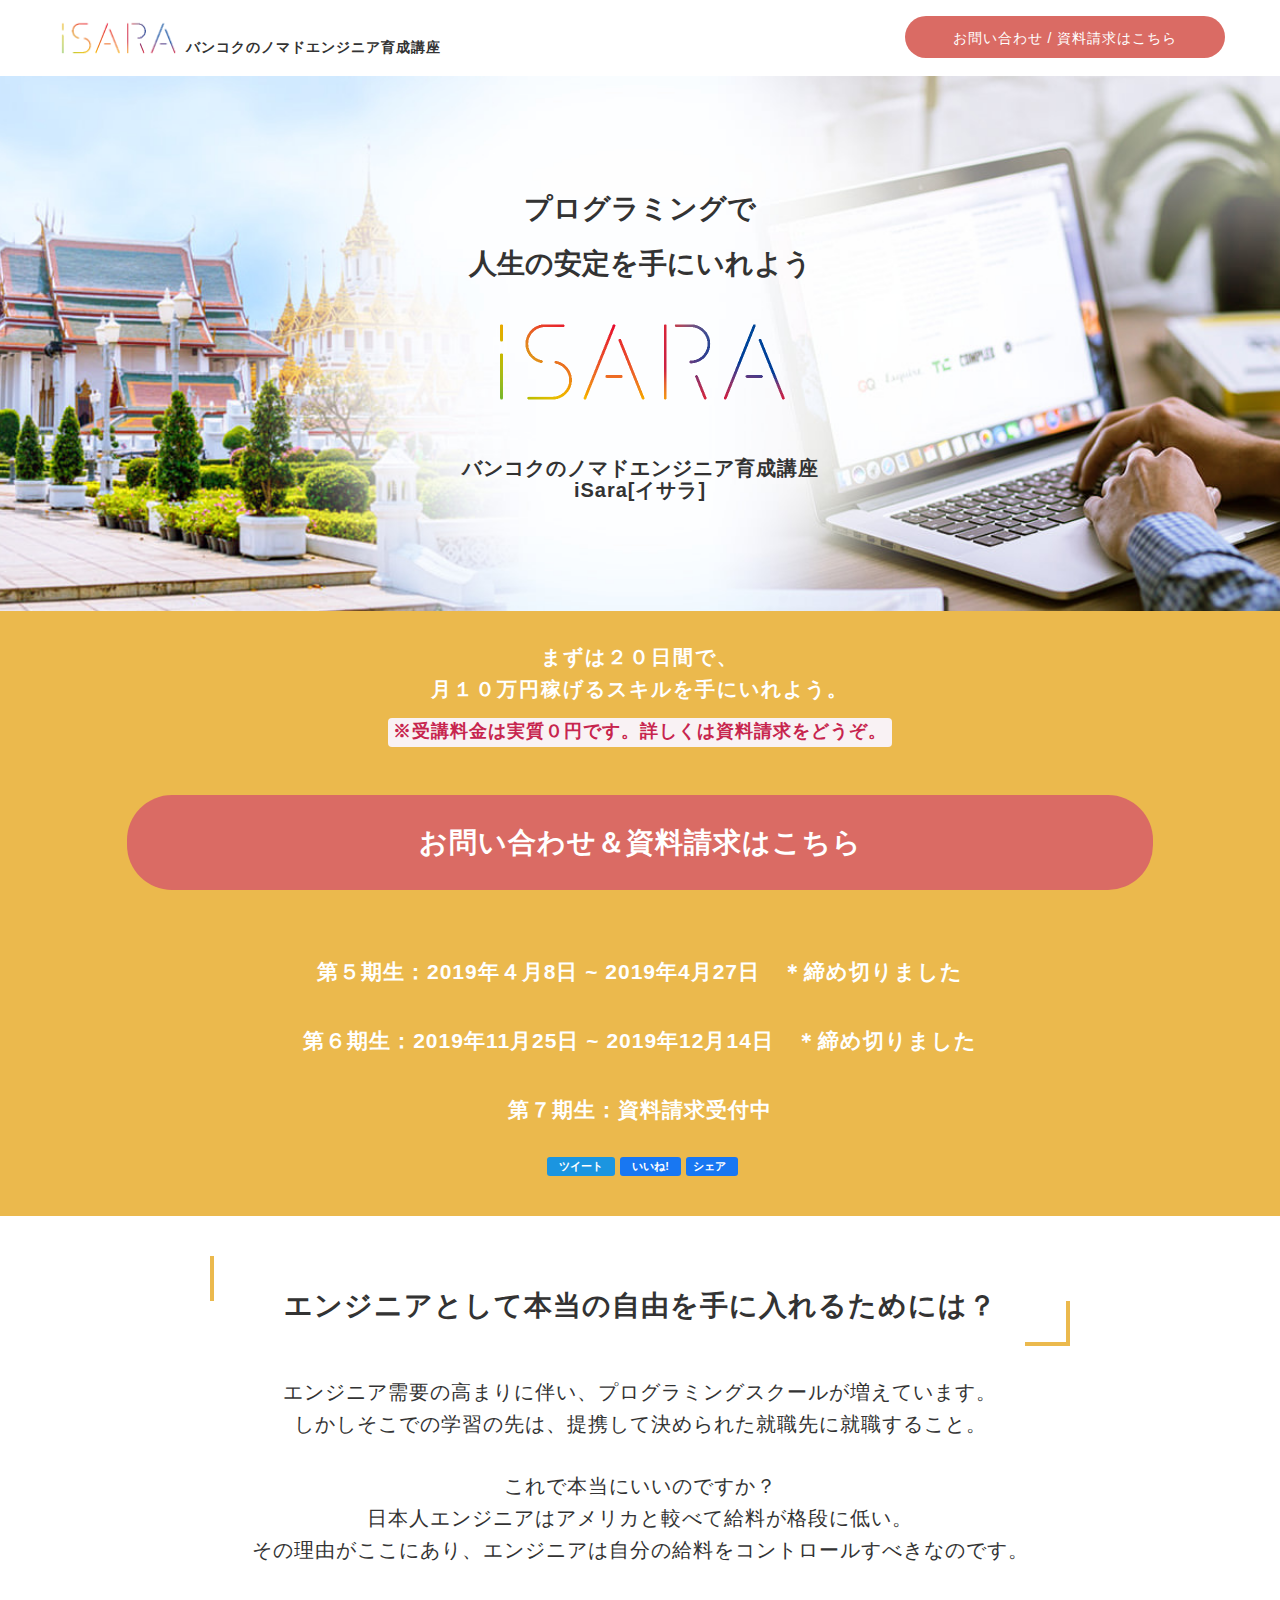
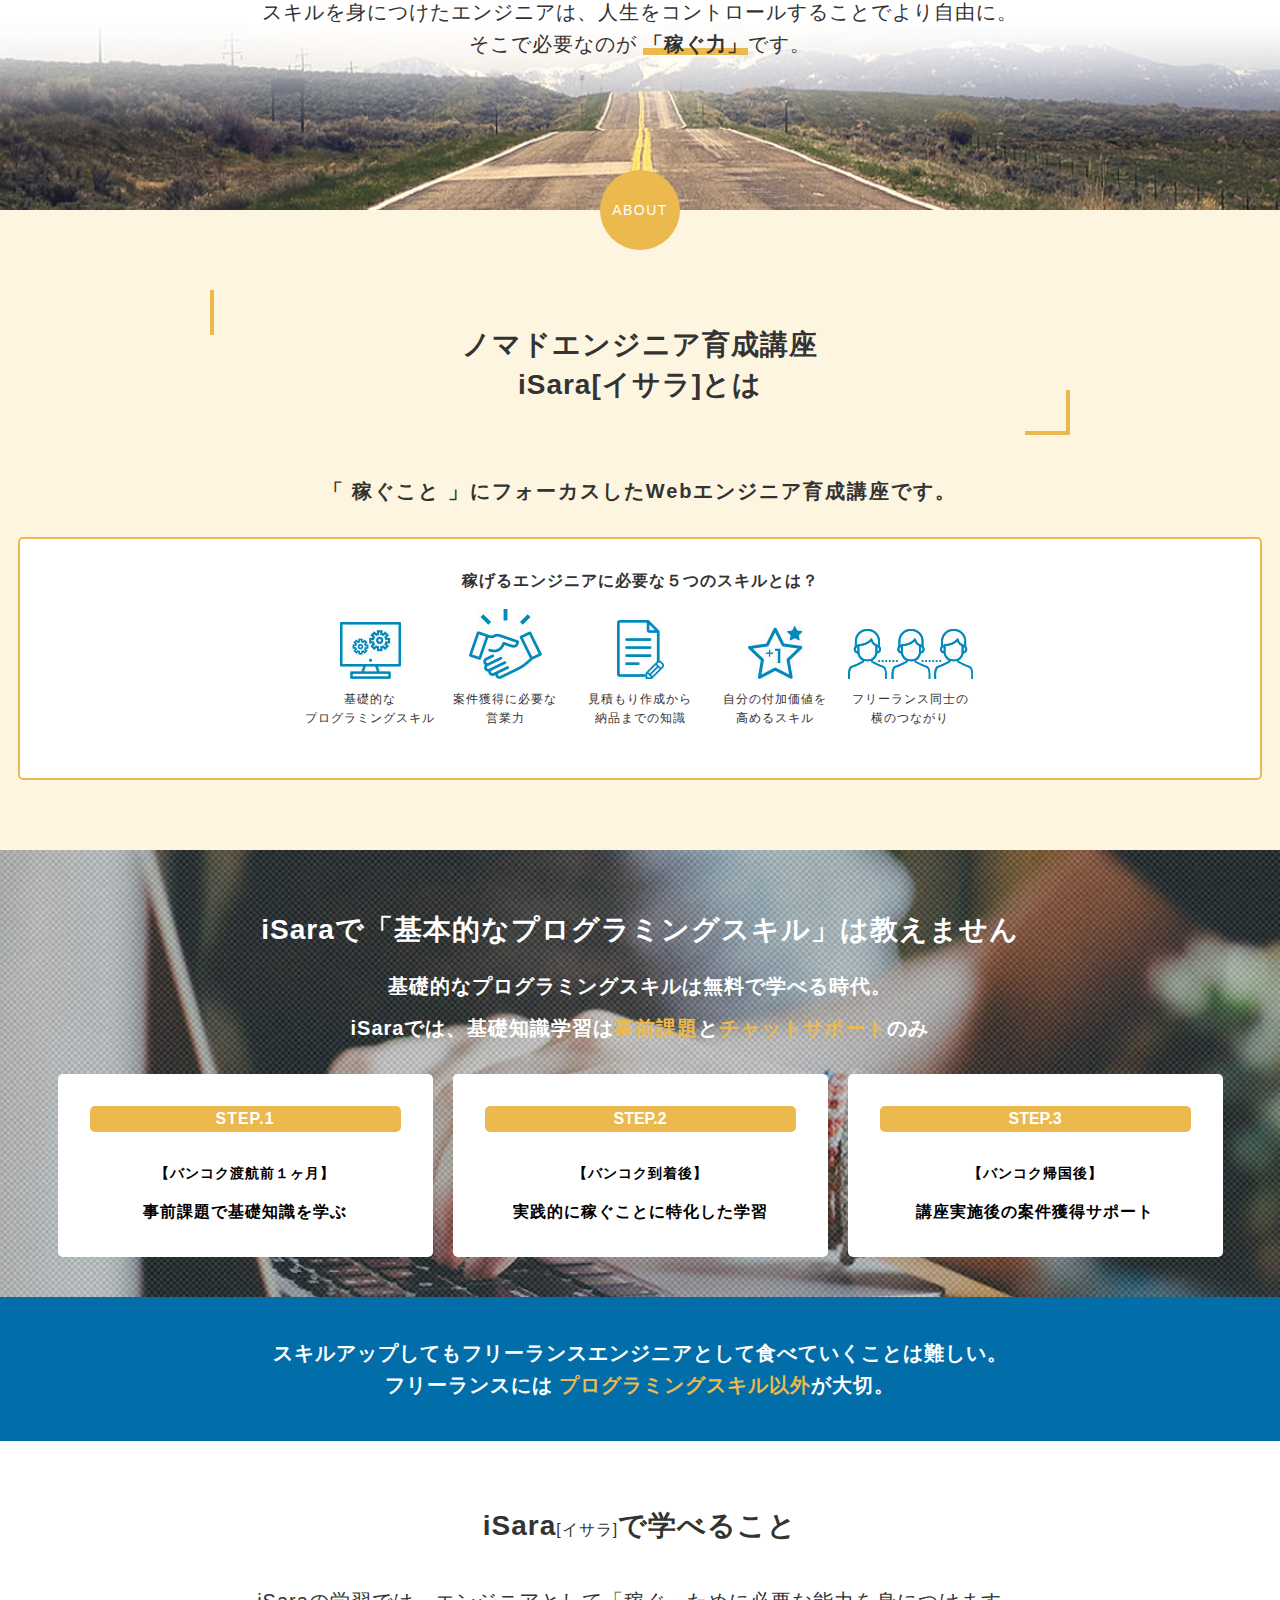
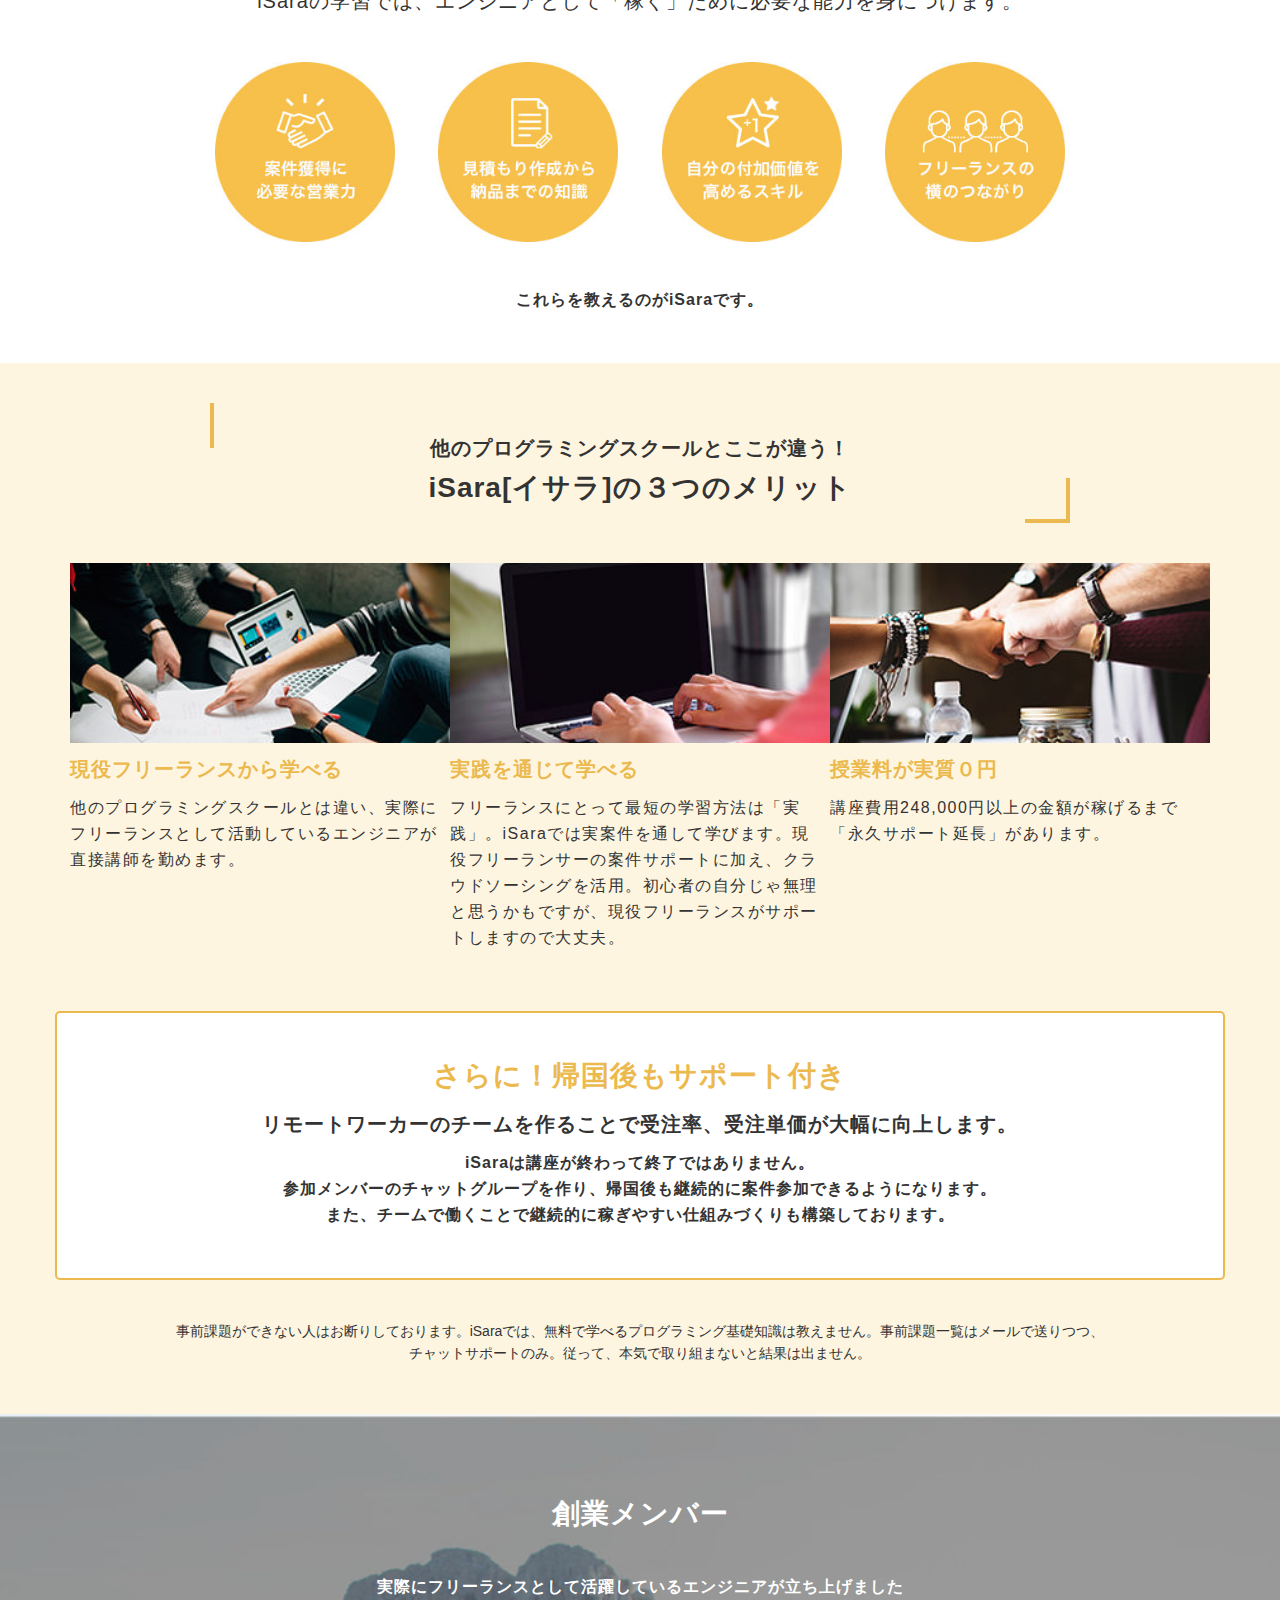
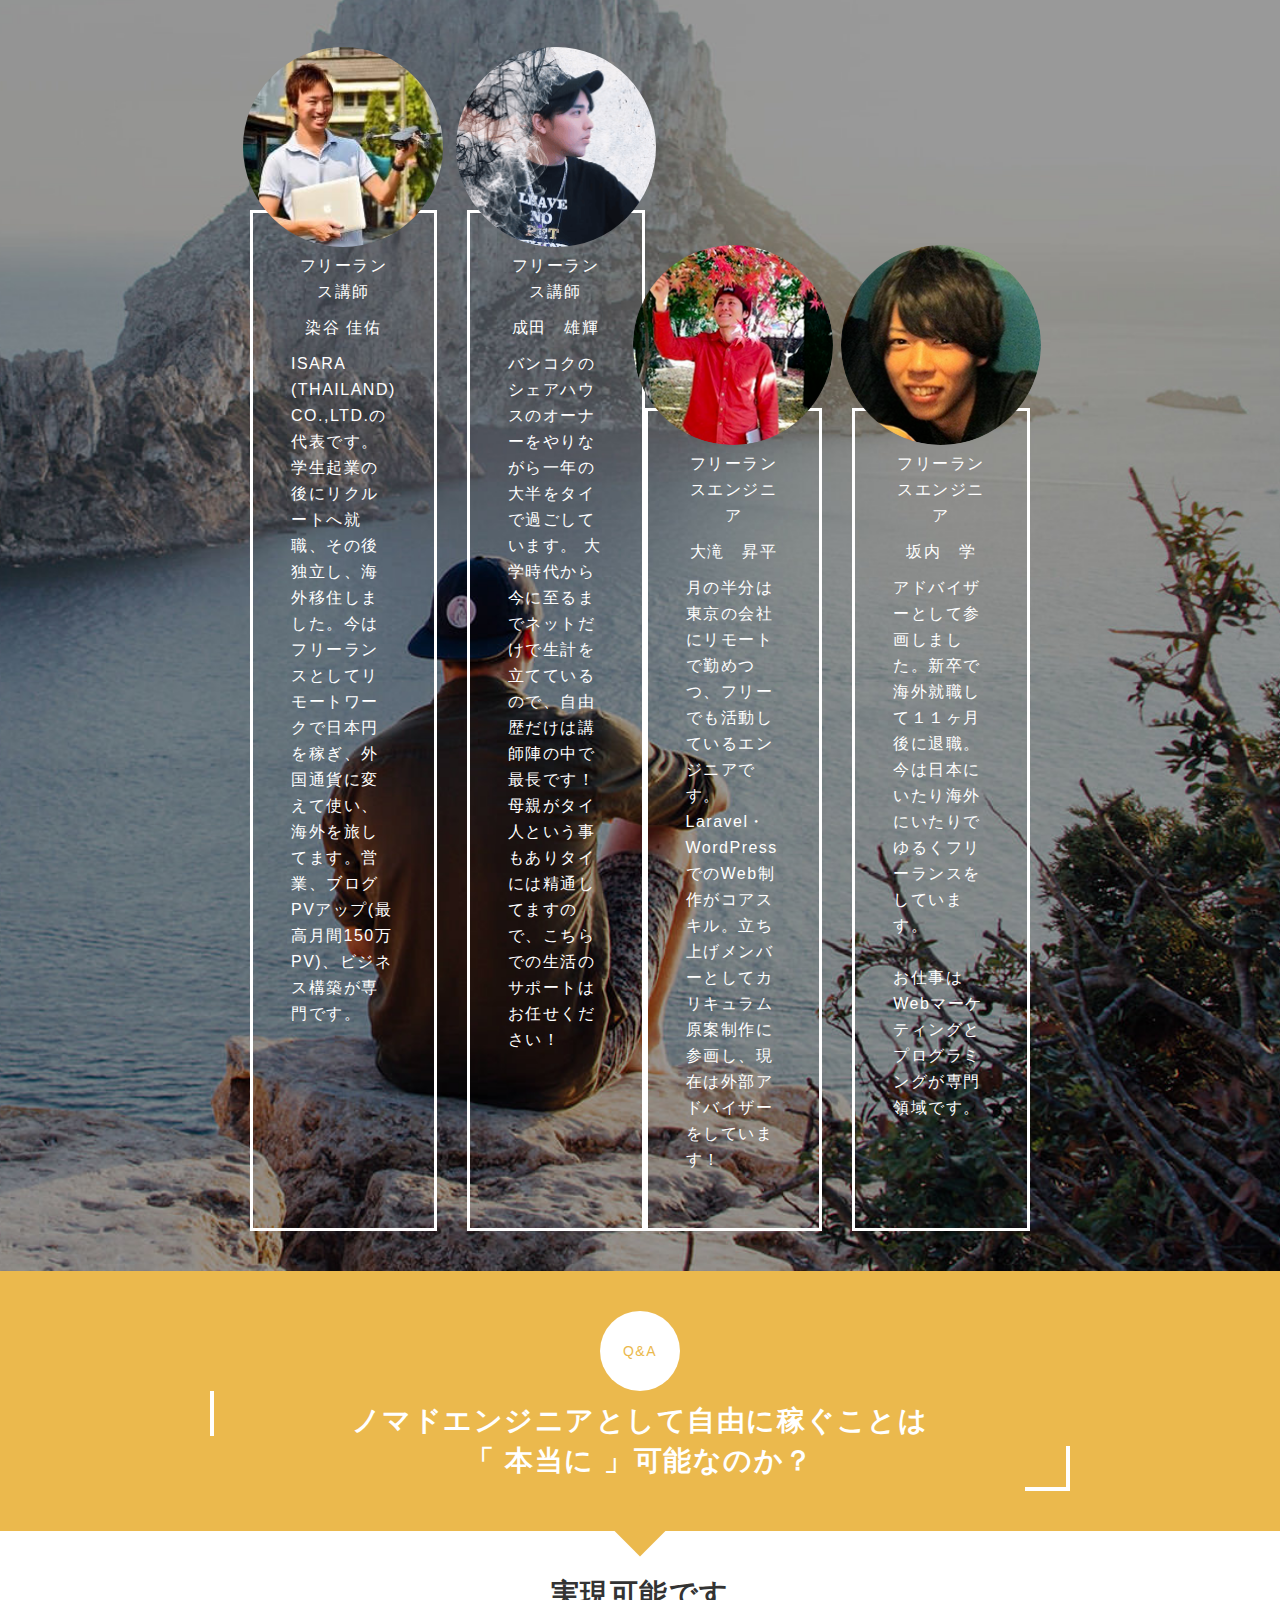
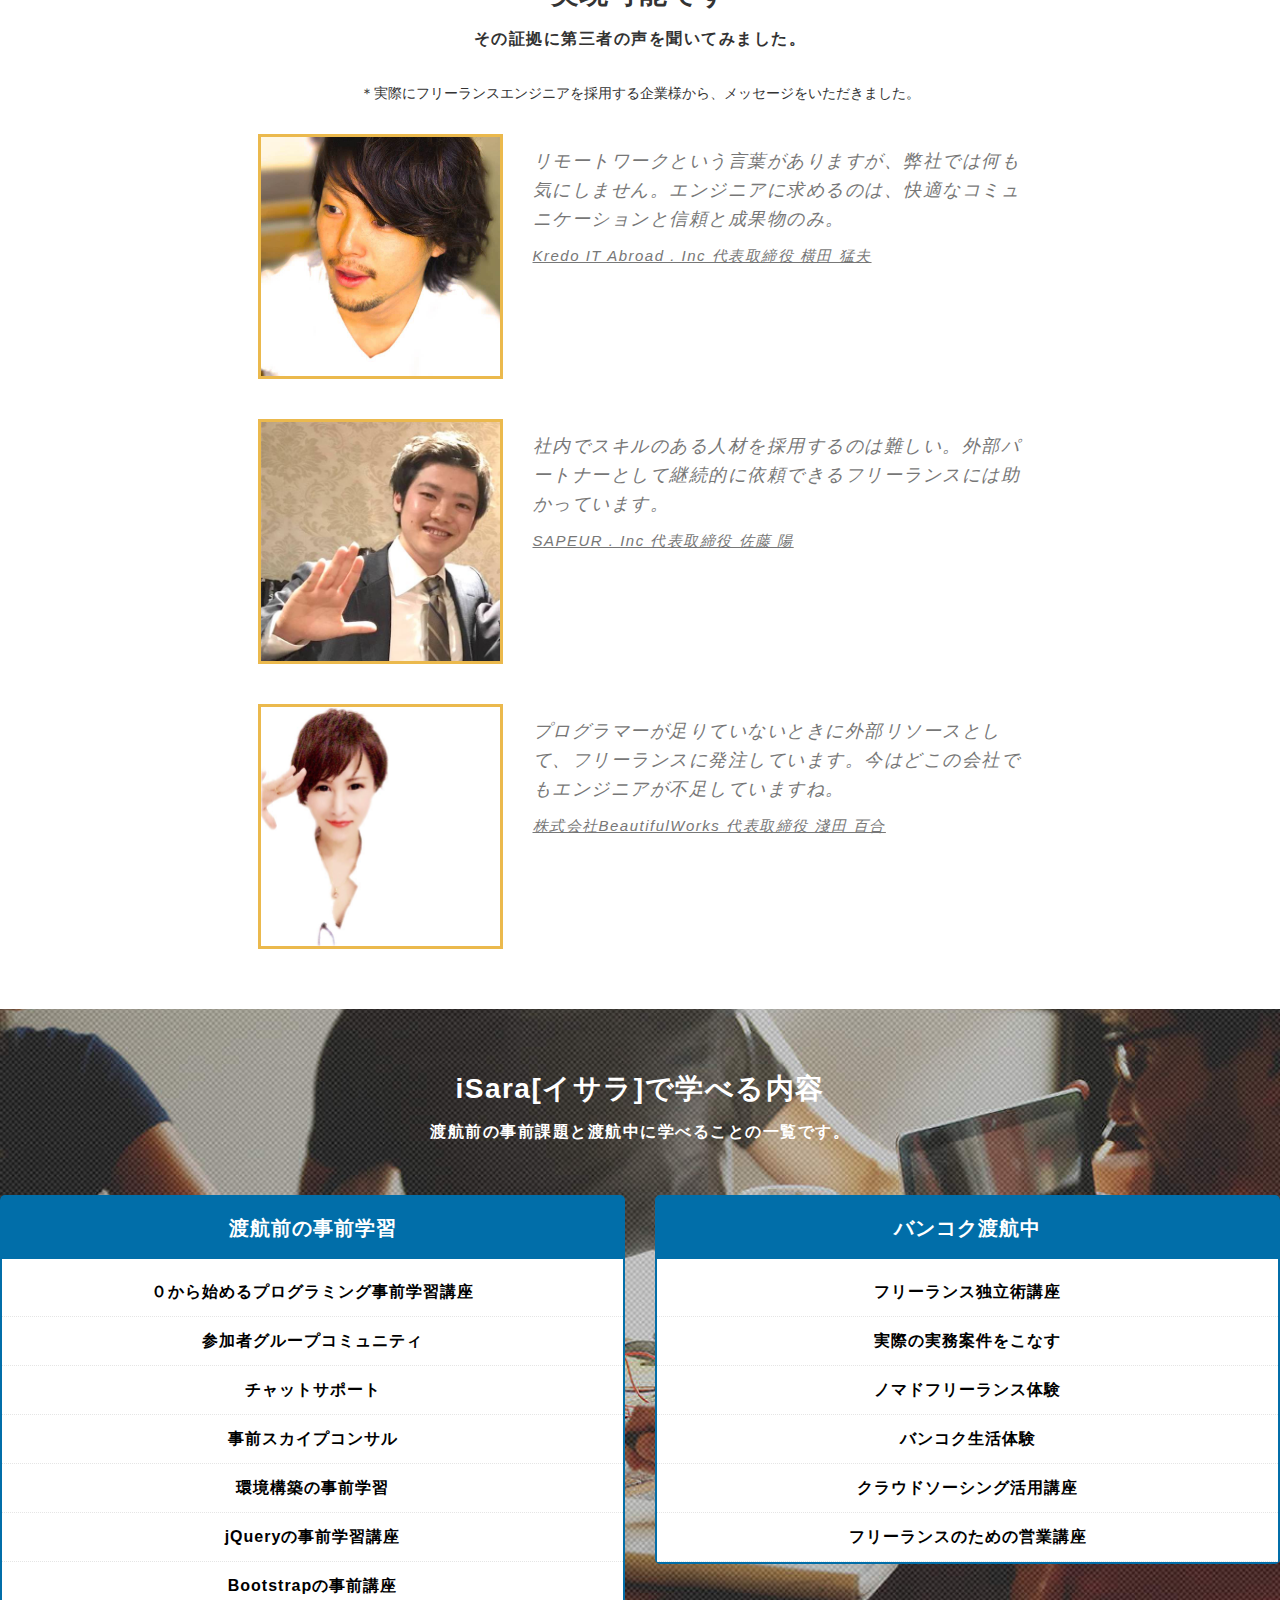
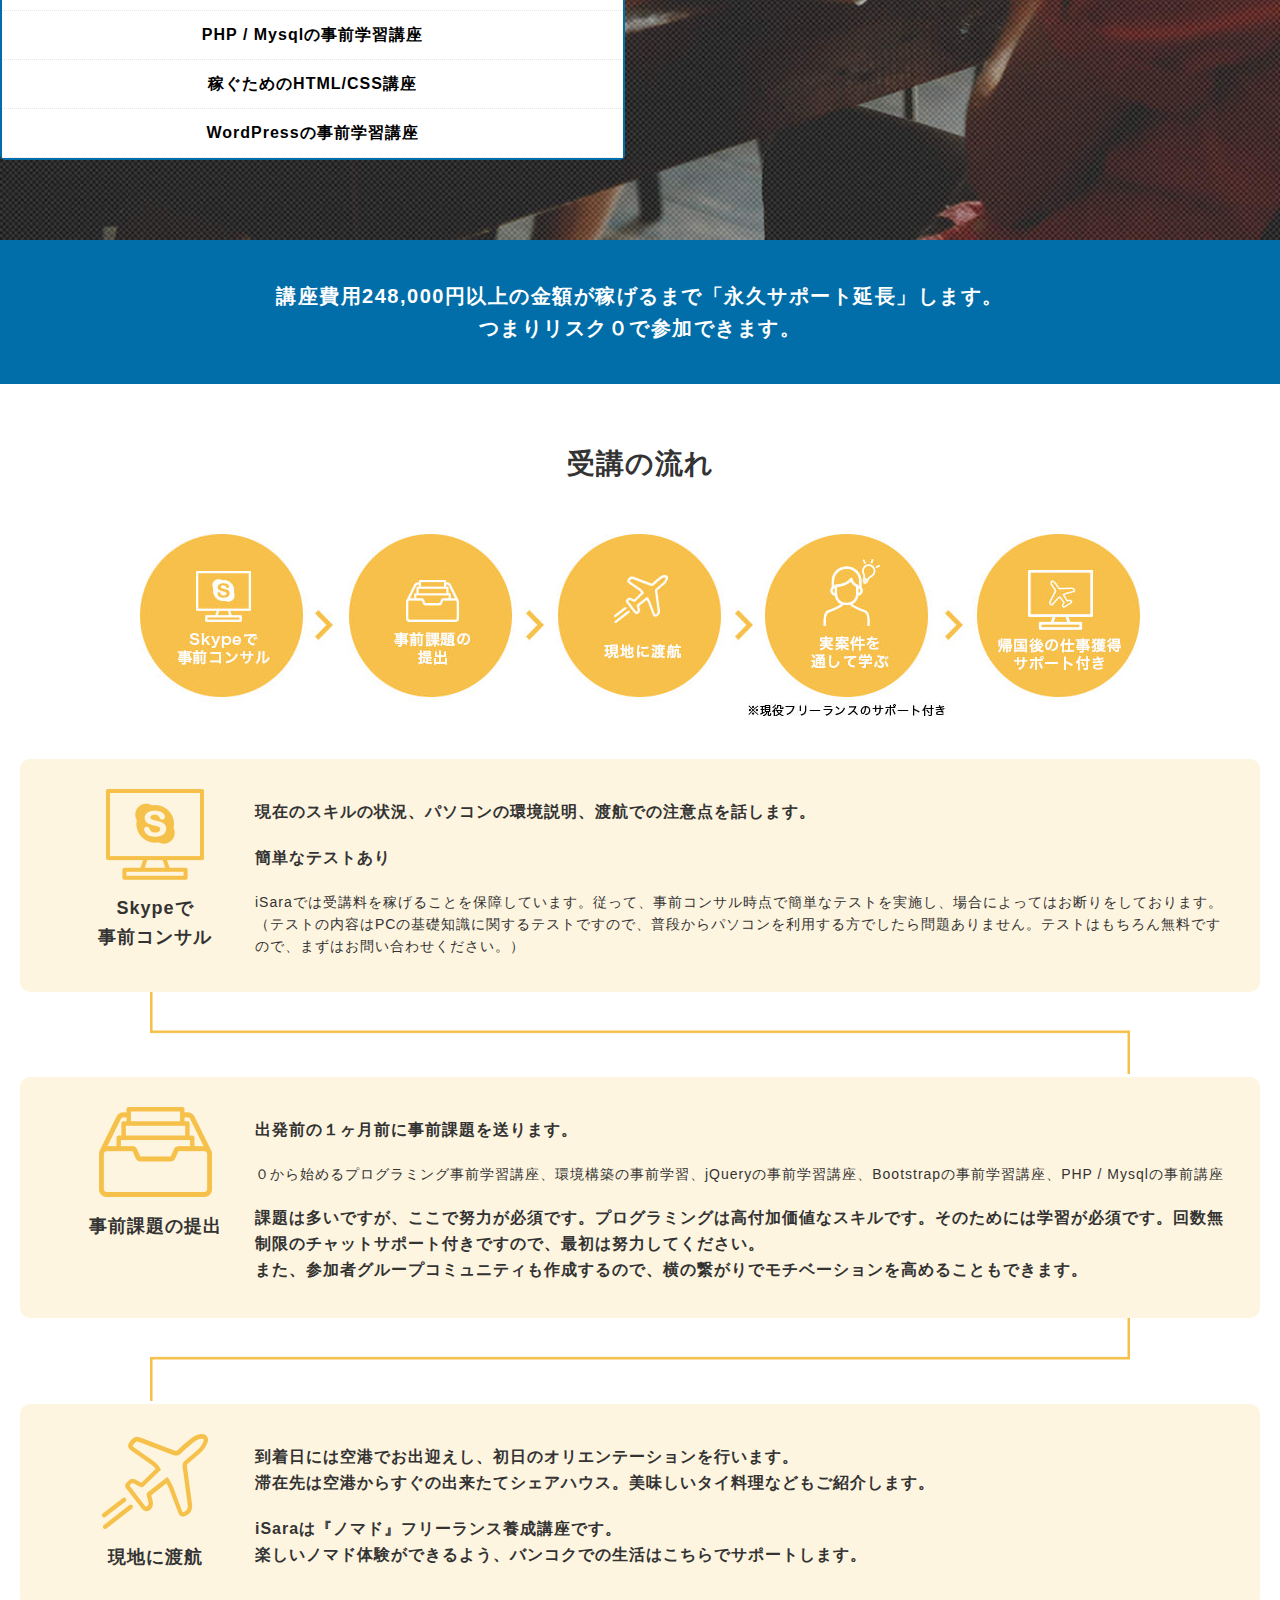
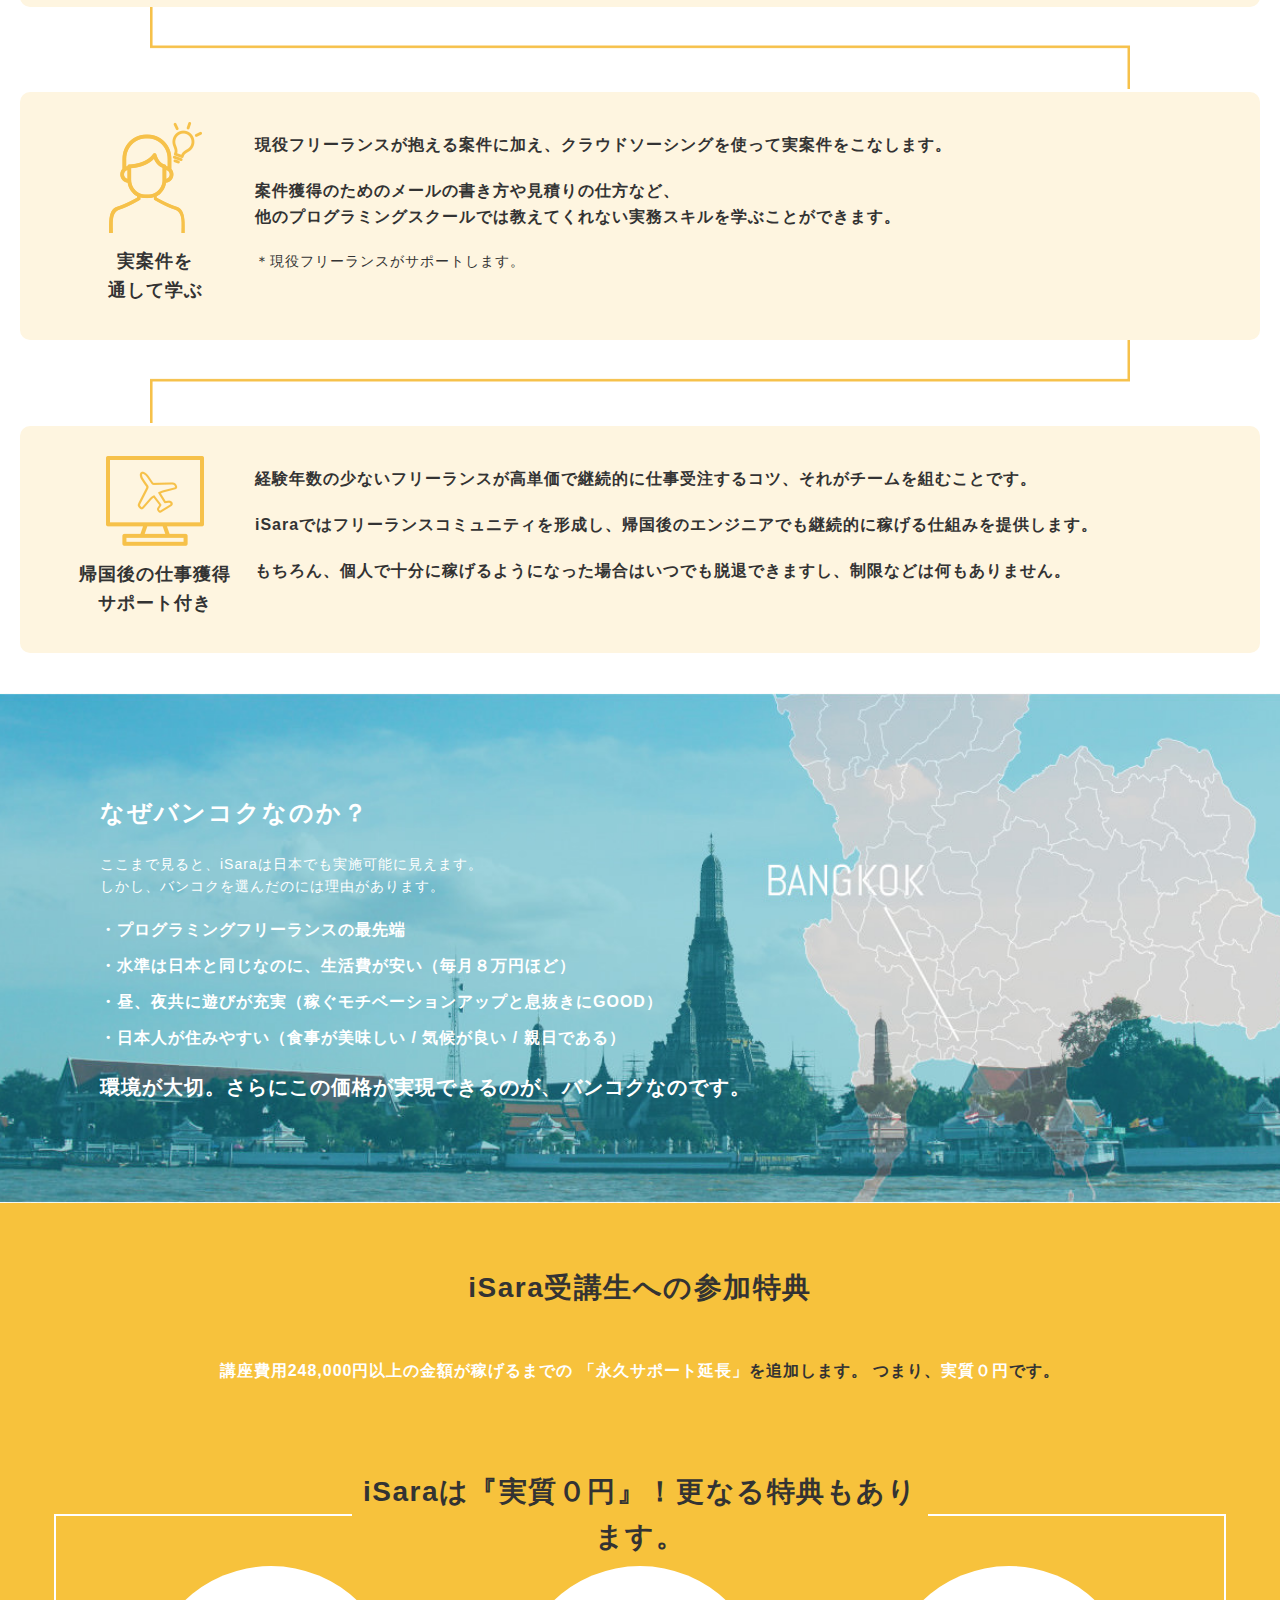
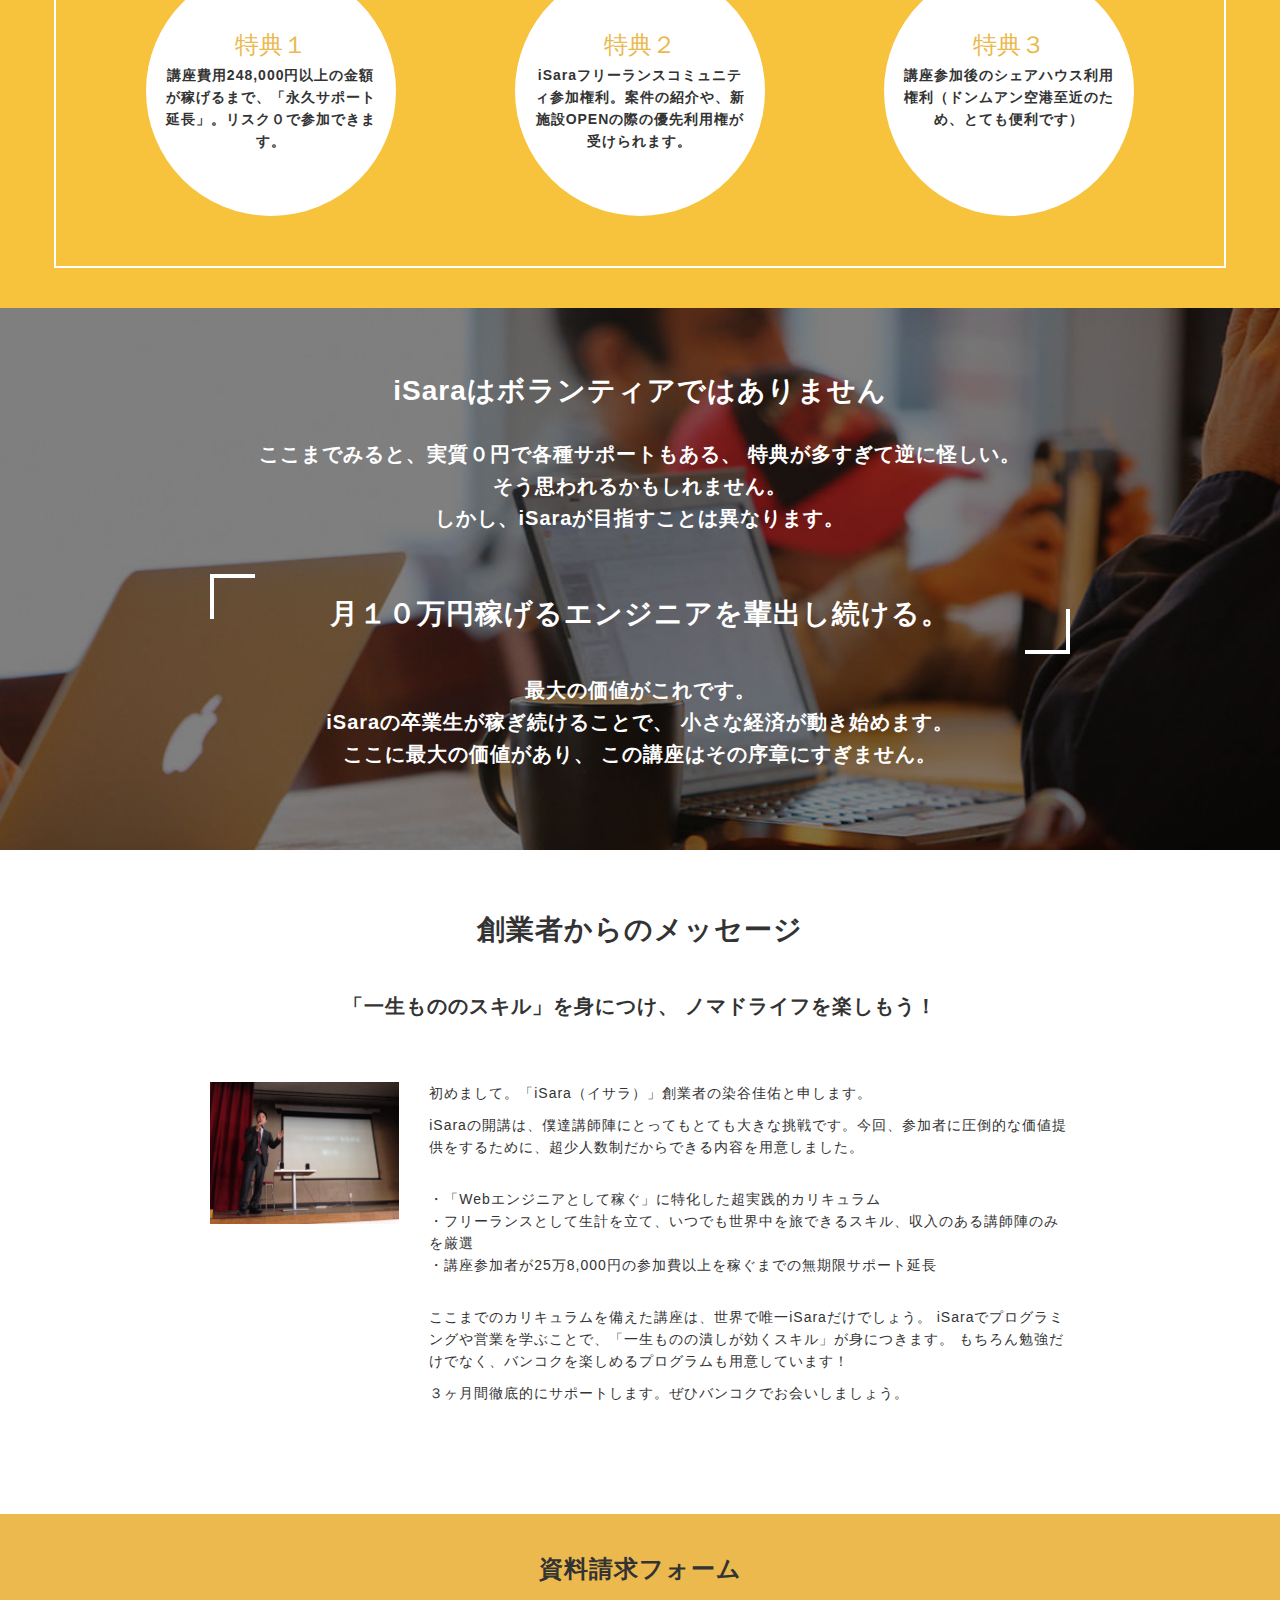
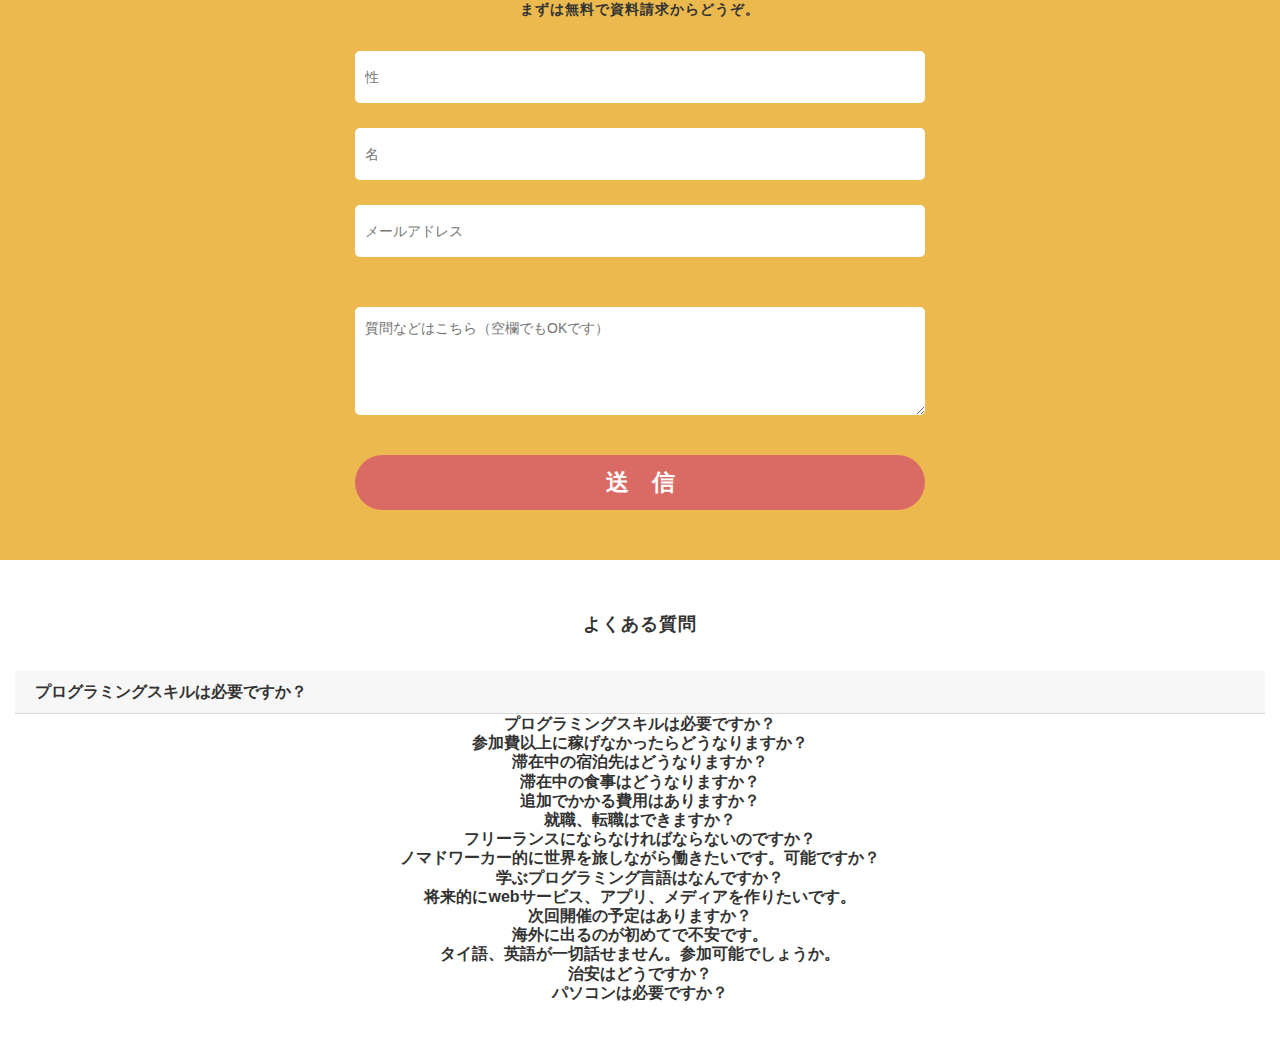
==== commit c44b7c87: "page18 sp途中" ====
--- a/iSara/index.html
+++ b/iSara/index.html
@@ -548,8 +548,27 @@
         </div class="area-page17-input">
       </form>
     <!-- 18 -->
-      <section>
-        <h2>よくある質問</h2>
+      <section class="sec-page18">
+        <h2 class="ttl-page18-02 s-ls1"><i class="far fa-envelope-open"></i>よくある質問</h2>
+        <ul id="accordion-page18" class="list-page18">
+          <li>
+            <h3 class="card-header" data-toggle="collapse" data-target="#card-body-page18-01" aria-expanded="false" aria-controls="card-body-page18-01">
+              <i class="far fa-question-circle"></i>
+              <span>プログラミングスキルは必要ですか？</span>
+              <div class="arrow-page18"></div>
+            </h3>
+            <div id="card-body-page18-01" class="collapse" data-parent="#accordion-page18">
+              <div class="card-body">
+                <p>
+                  いいえ、必要ありません。
+                  しかし、iSaraでは参加費以上の金額が稼げることを保障しています。
+                  従って、事前通話面談時点で簡単なテストを実施し、場合によってはお断りをしております。
+                  この点だけはご了承ください。
+                </p>
+              </div>
+            </div>
+          </li>
+        </ul>
         <section>
           <h3>プログラミングスキルは必要ですか？</h3>
         </section>
--- a/iSara/css/base.css
+++ b/iSara/css/base.css
@@ -1924,4 +1924,16 @@
     margin-left: auto;
     margin-right: auto;
   }
+}
+/* page18 */
+.sec-page18 {
+  padding: 45px 15px 40px;
+}
+.ttl-page18-02 {
+  font-size: 18px;
+  line-height: 2.22em;
+}
+.list-page18 {
+  margin-top: 25px;
+  text-align: left;
 }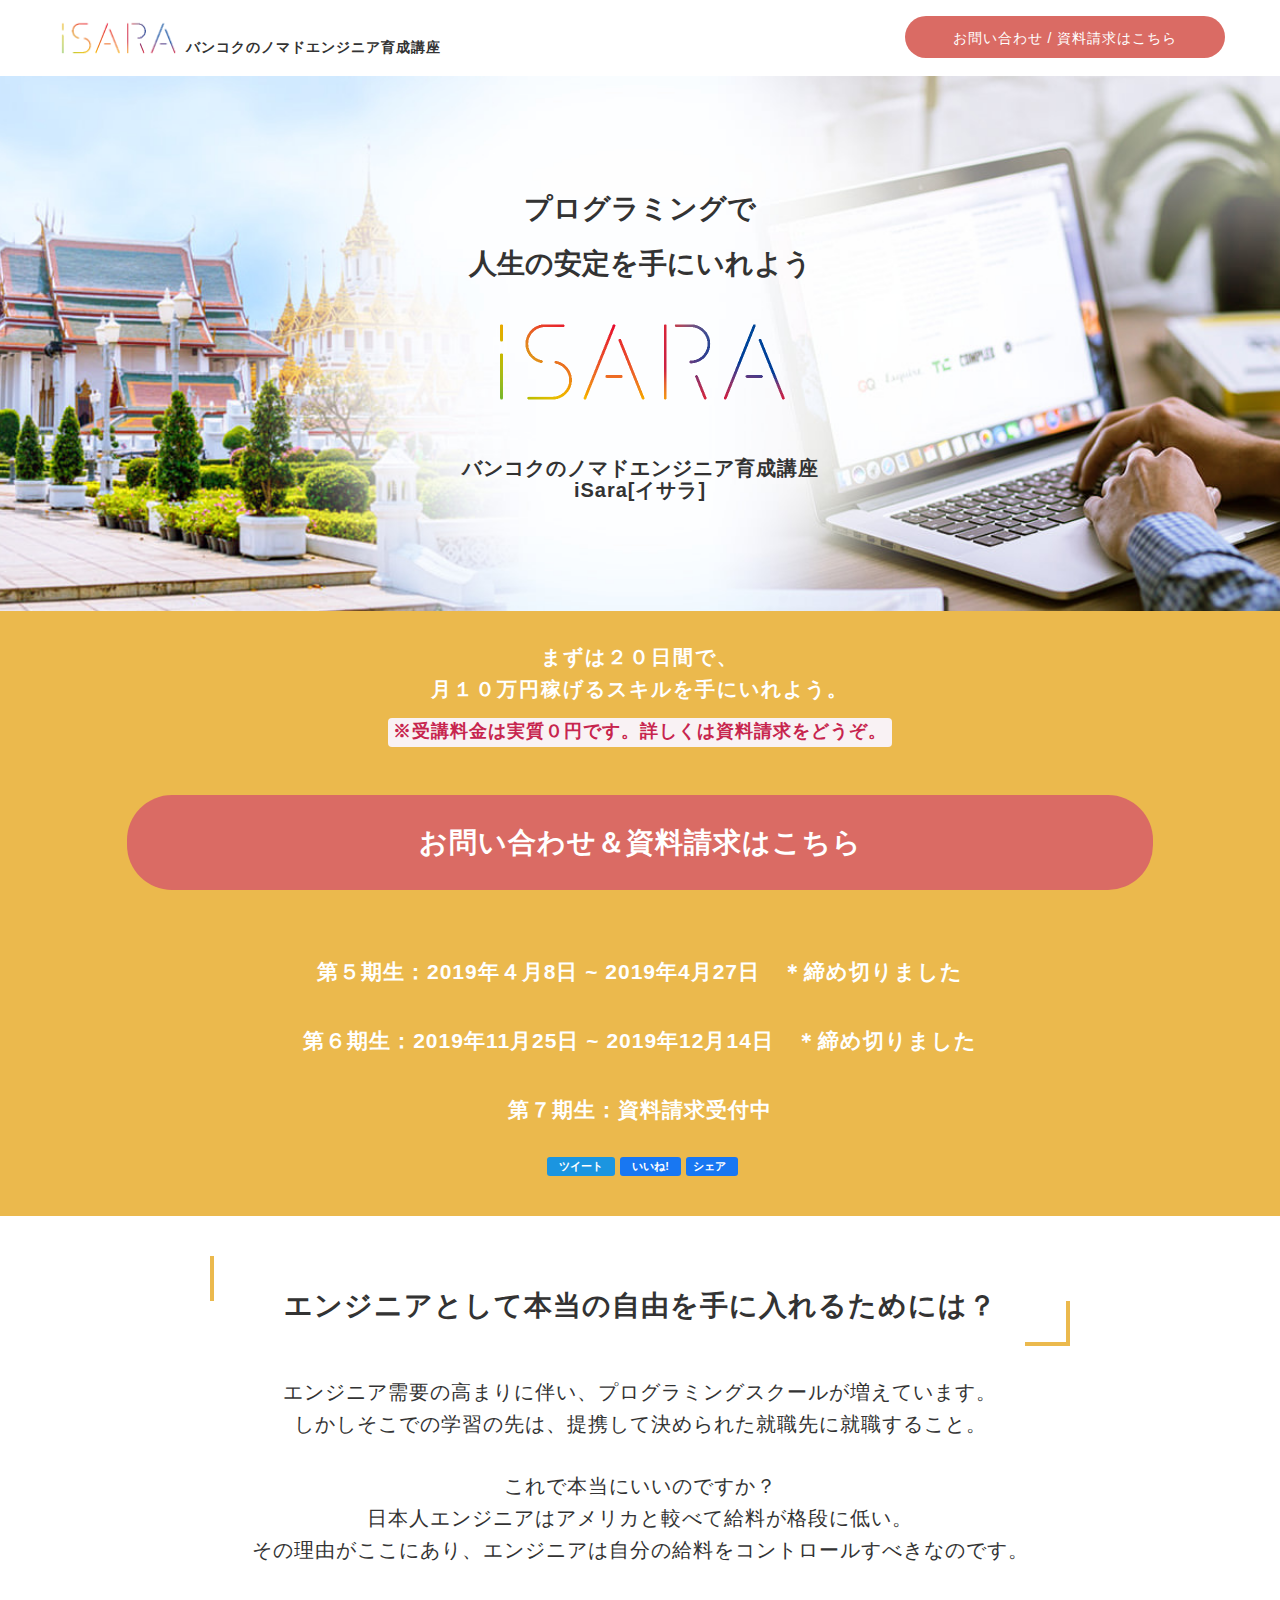
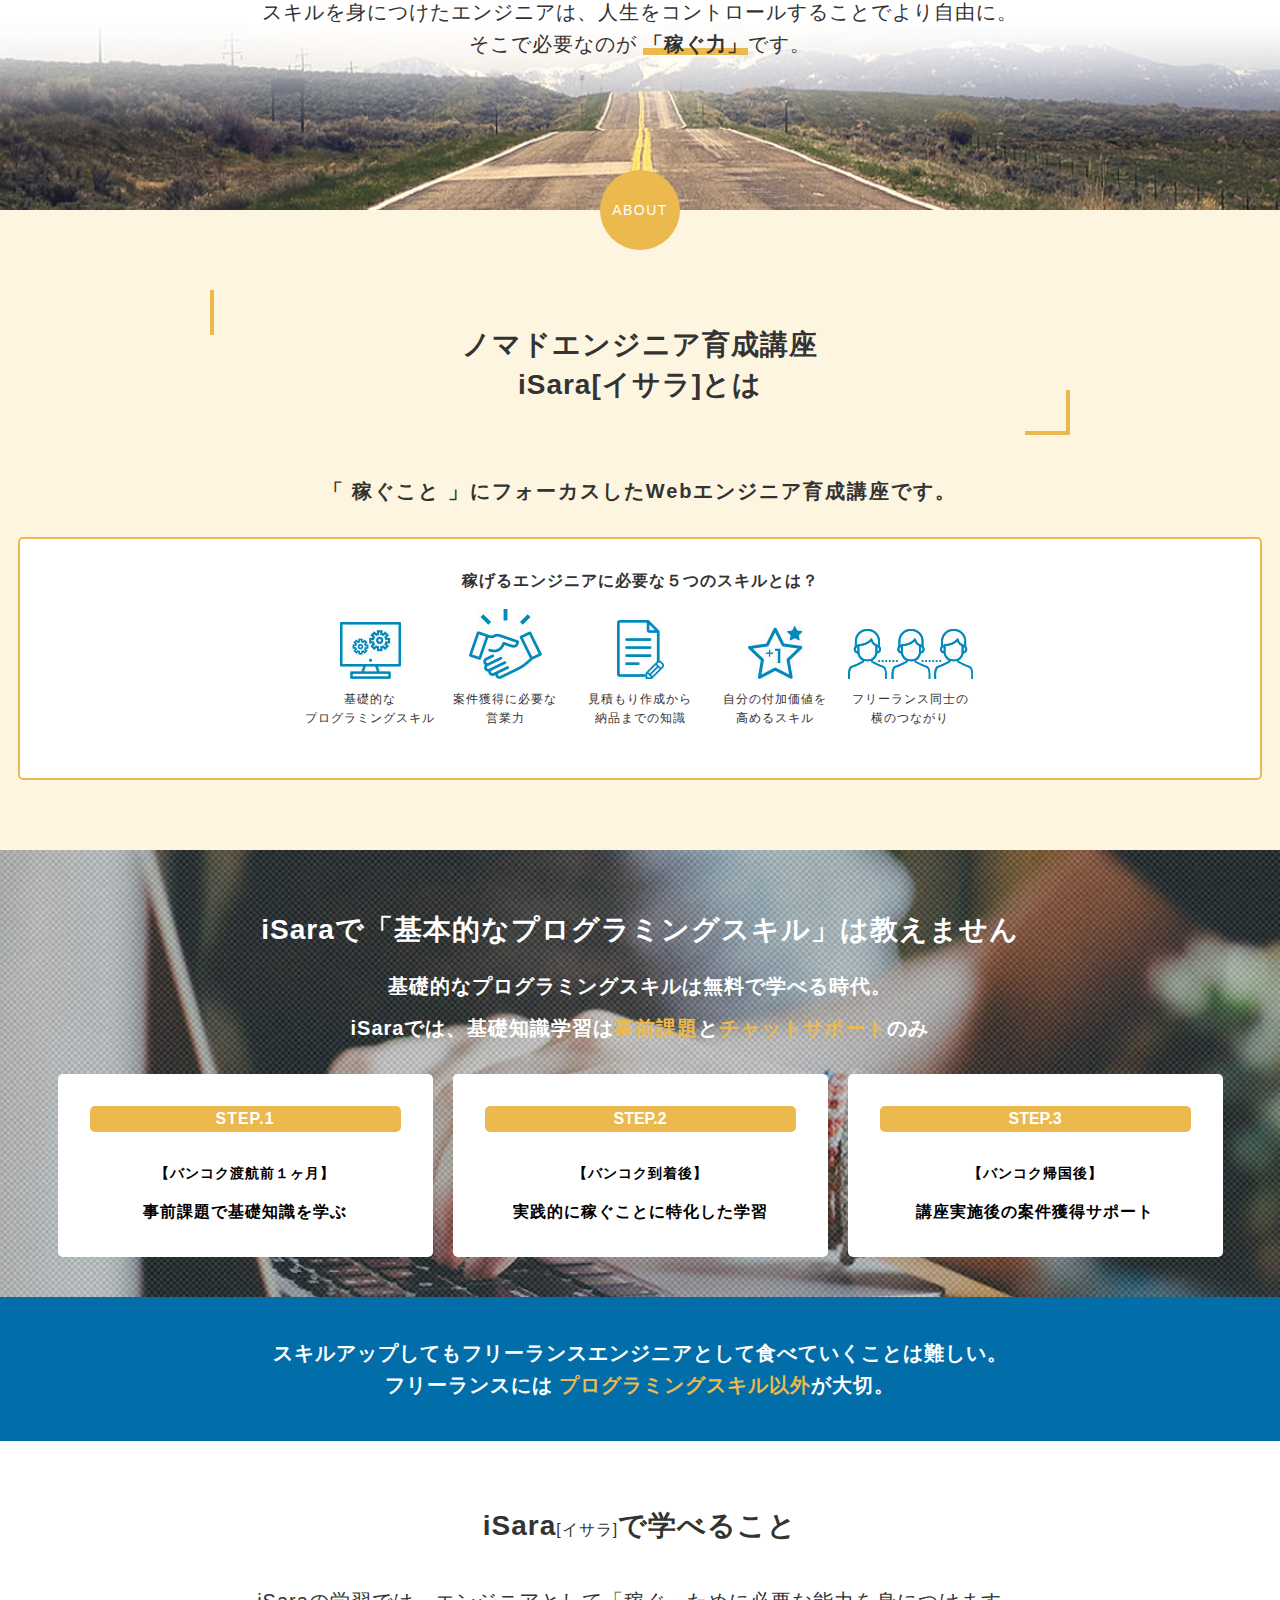
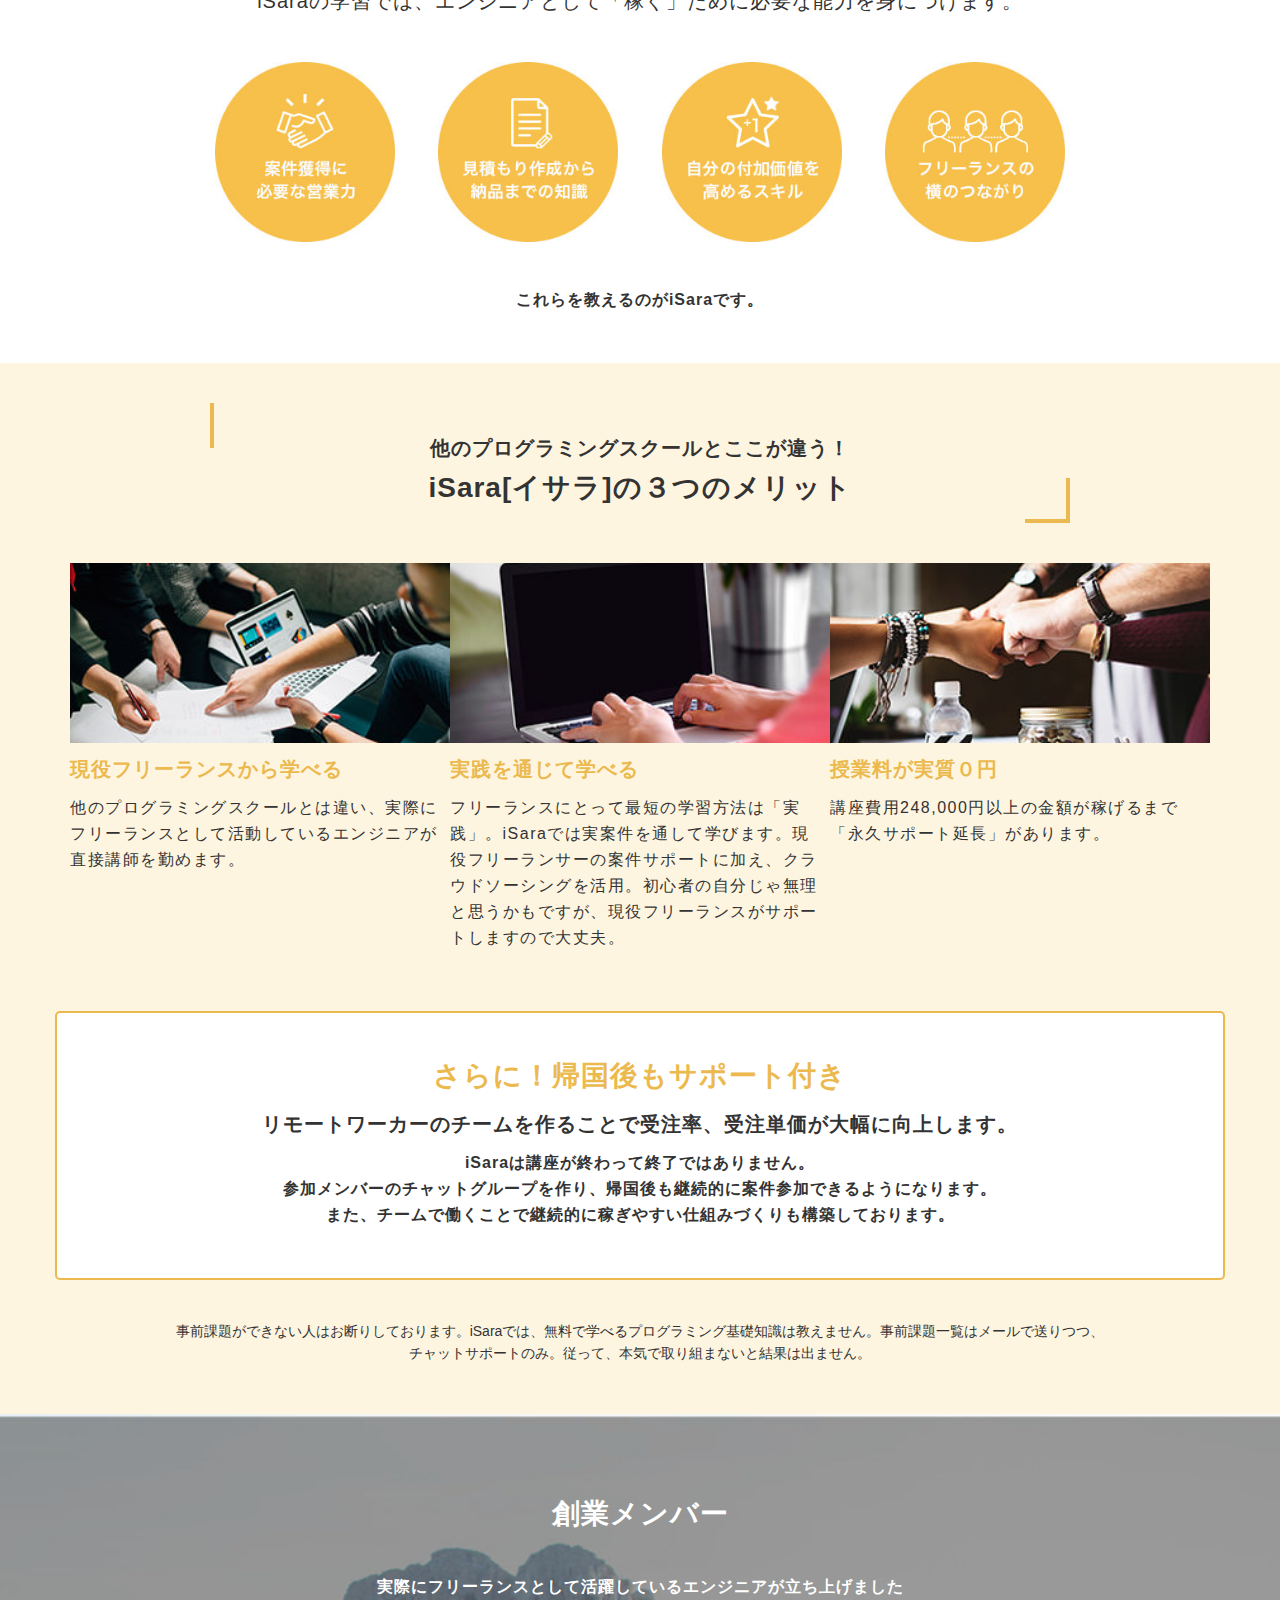
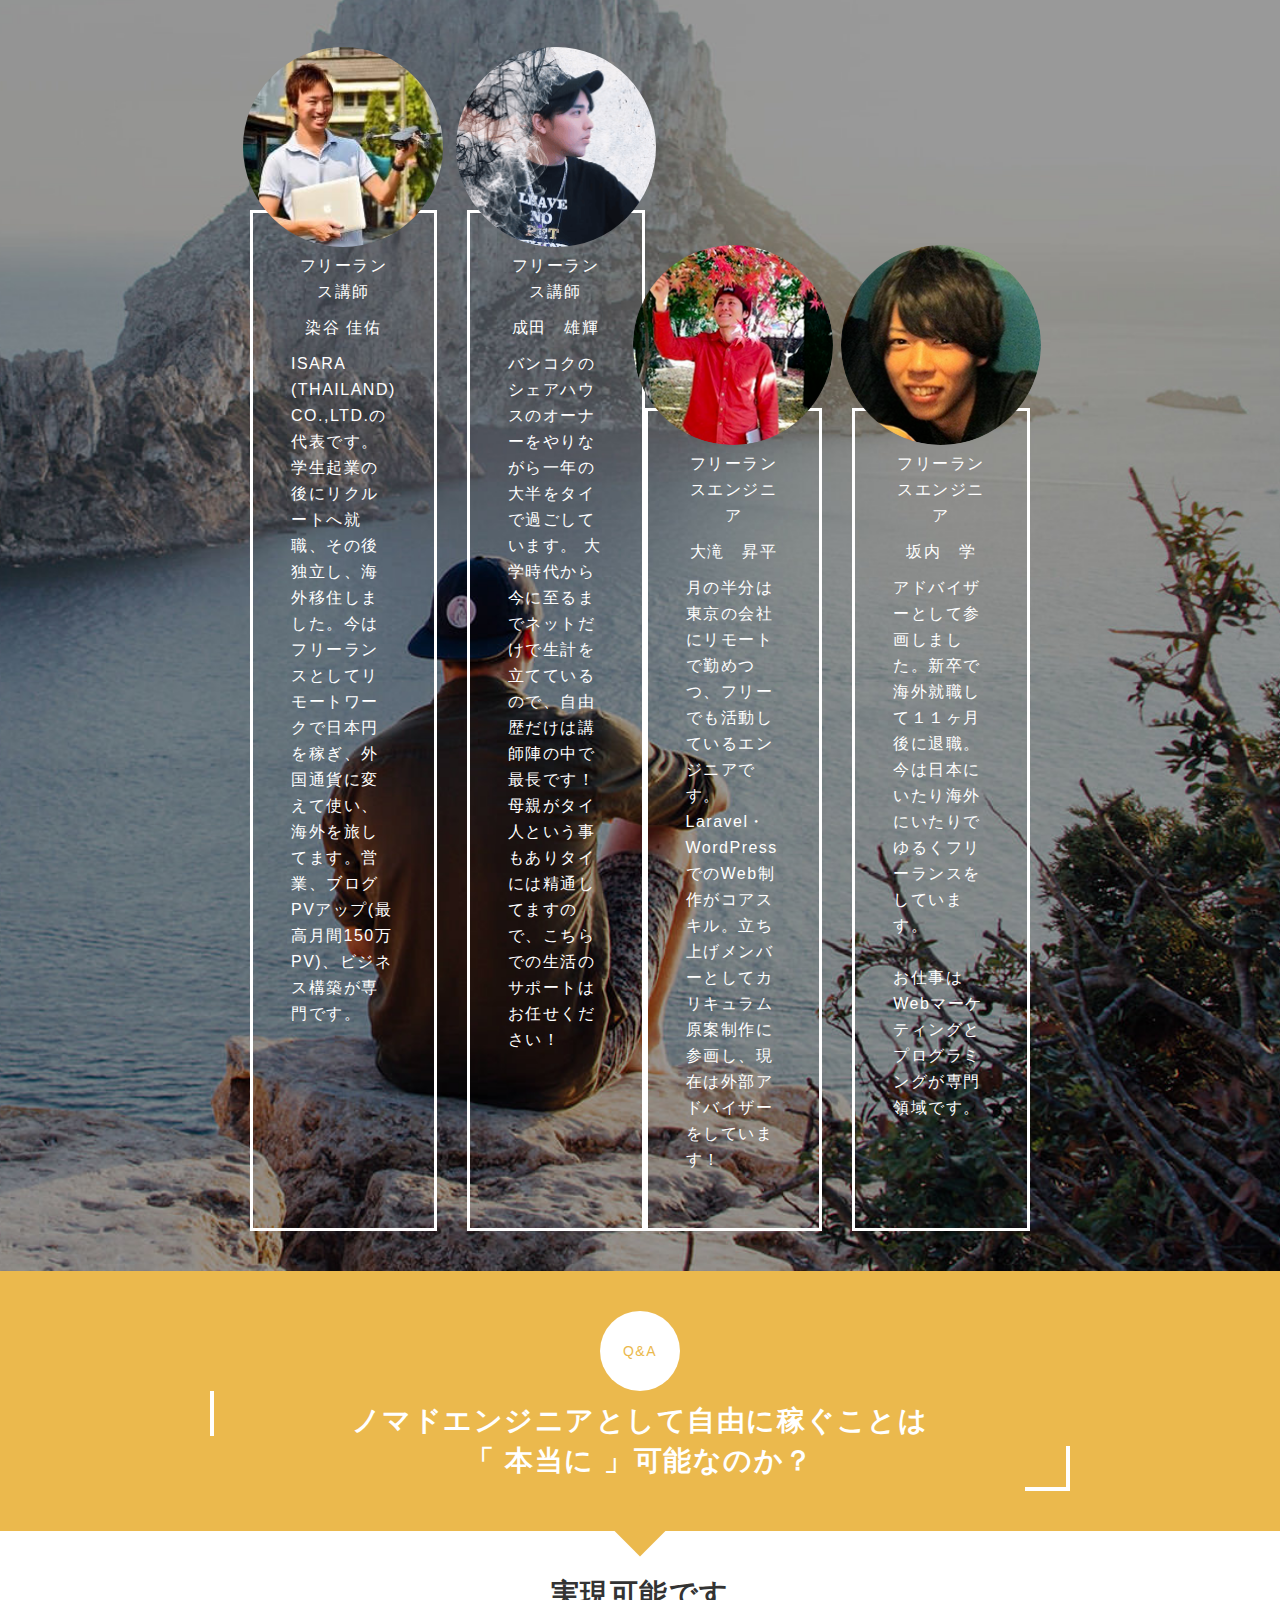
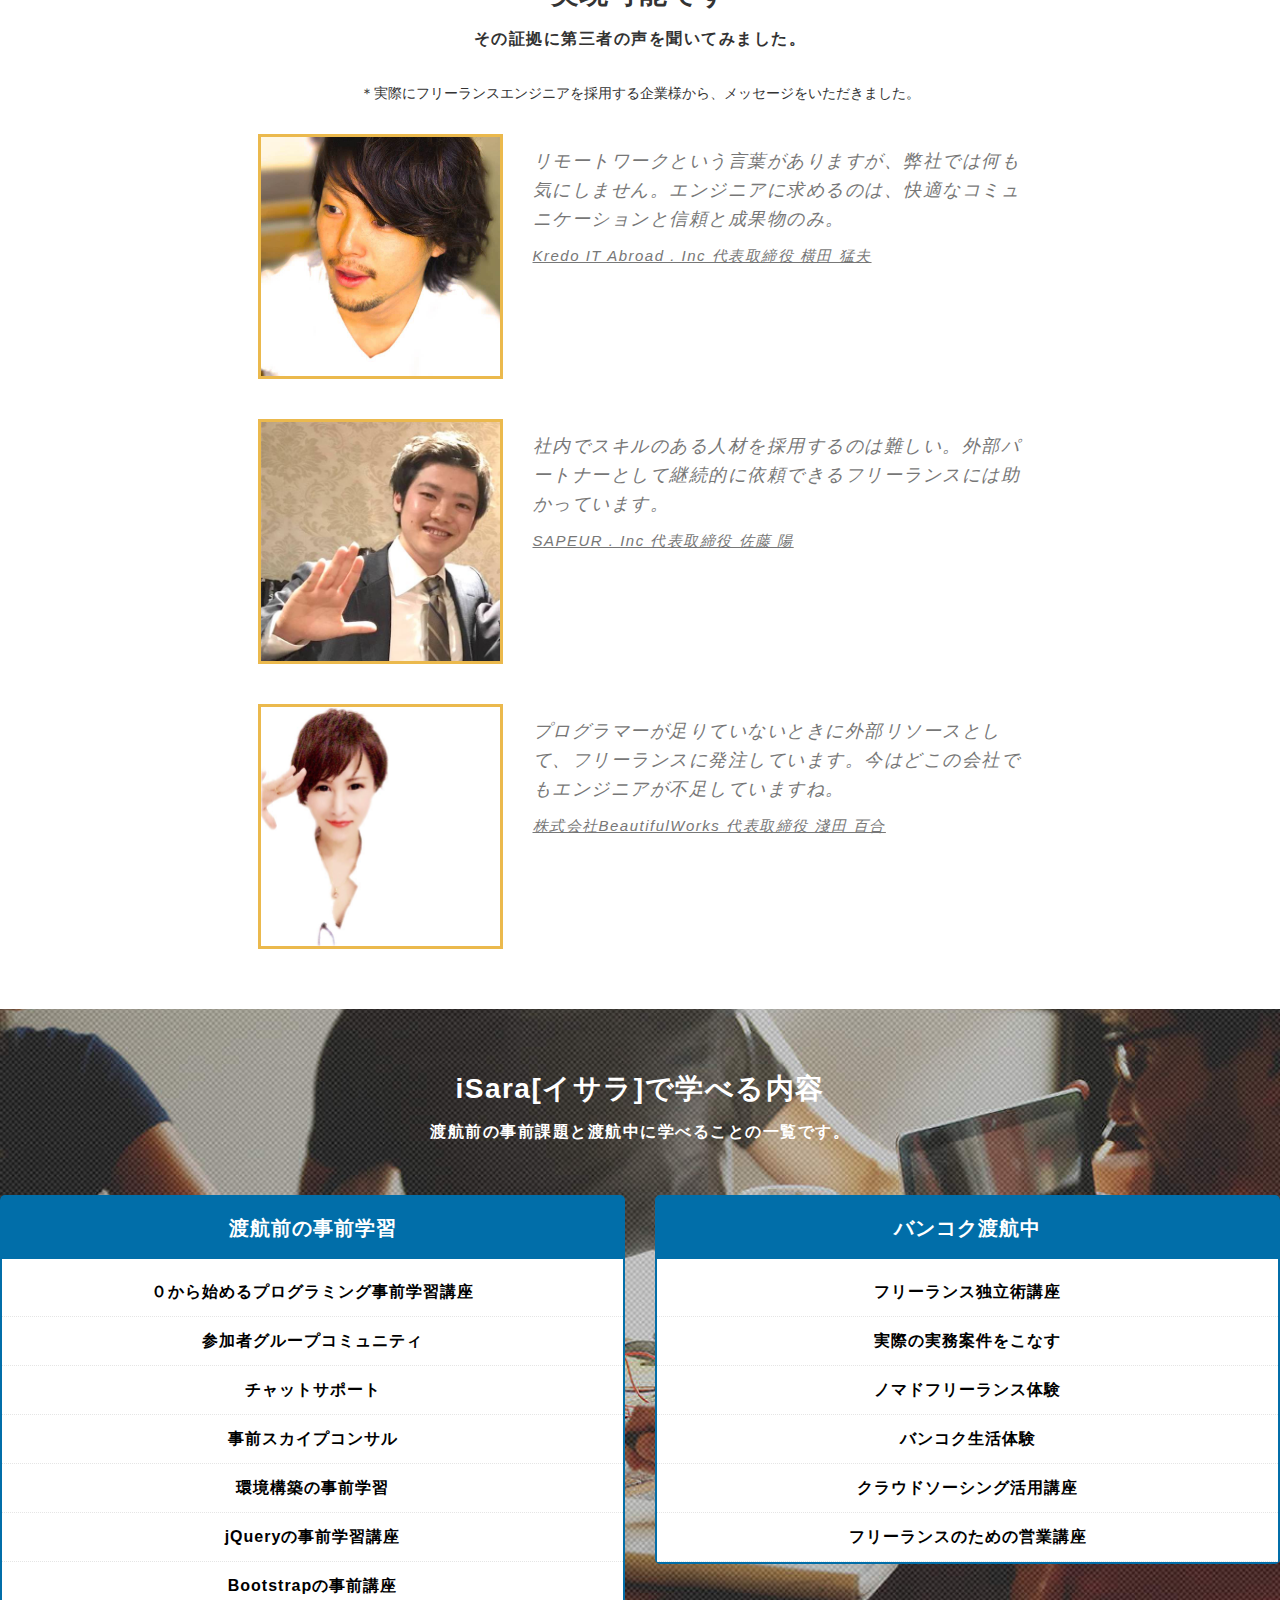
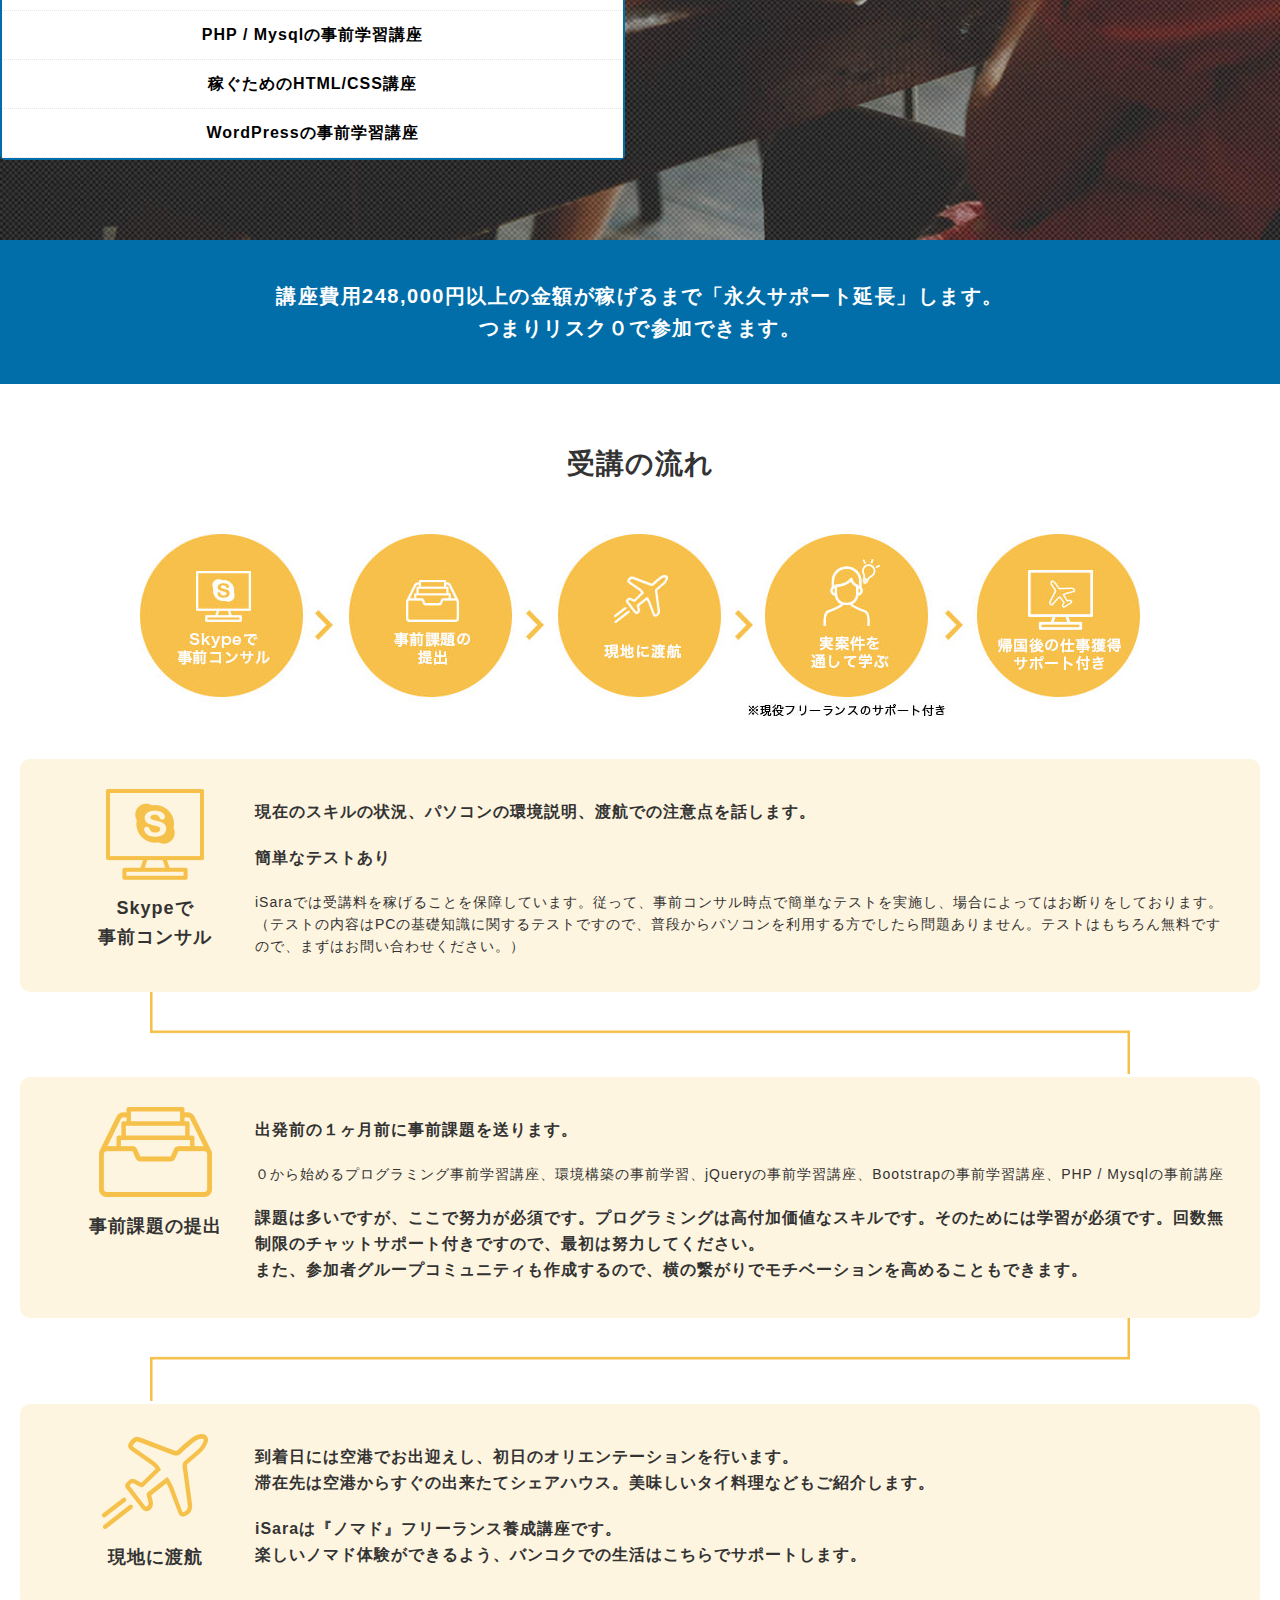
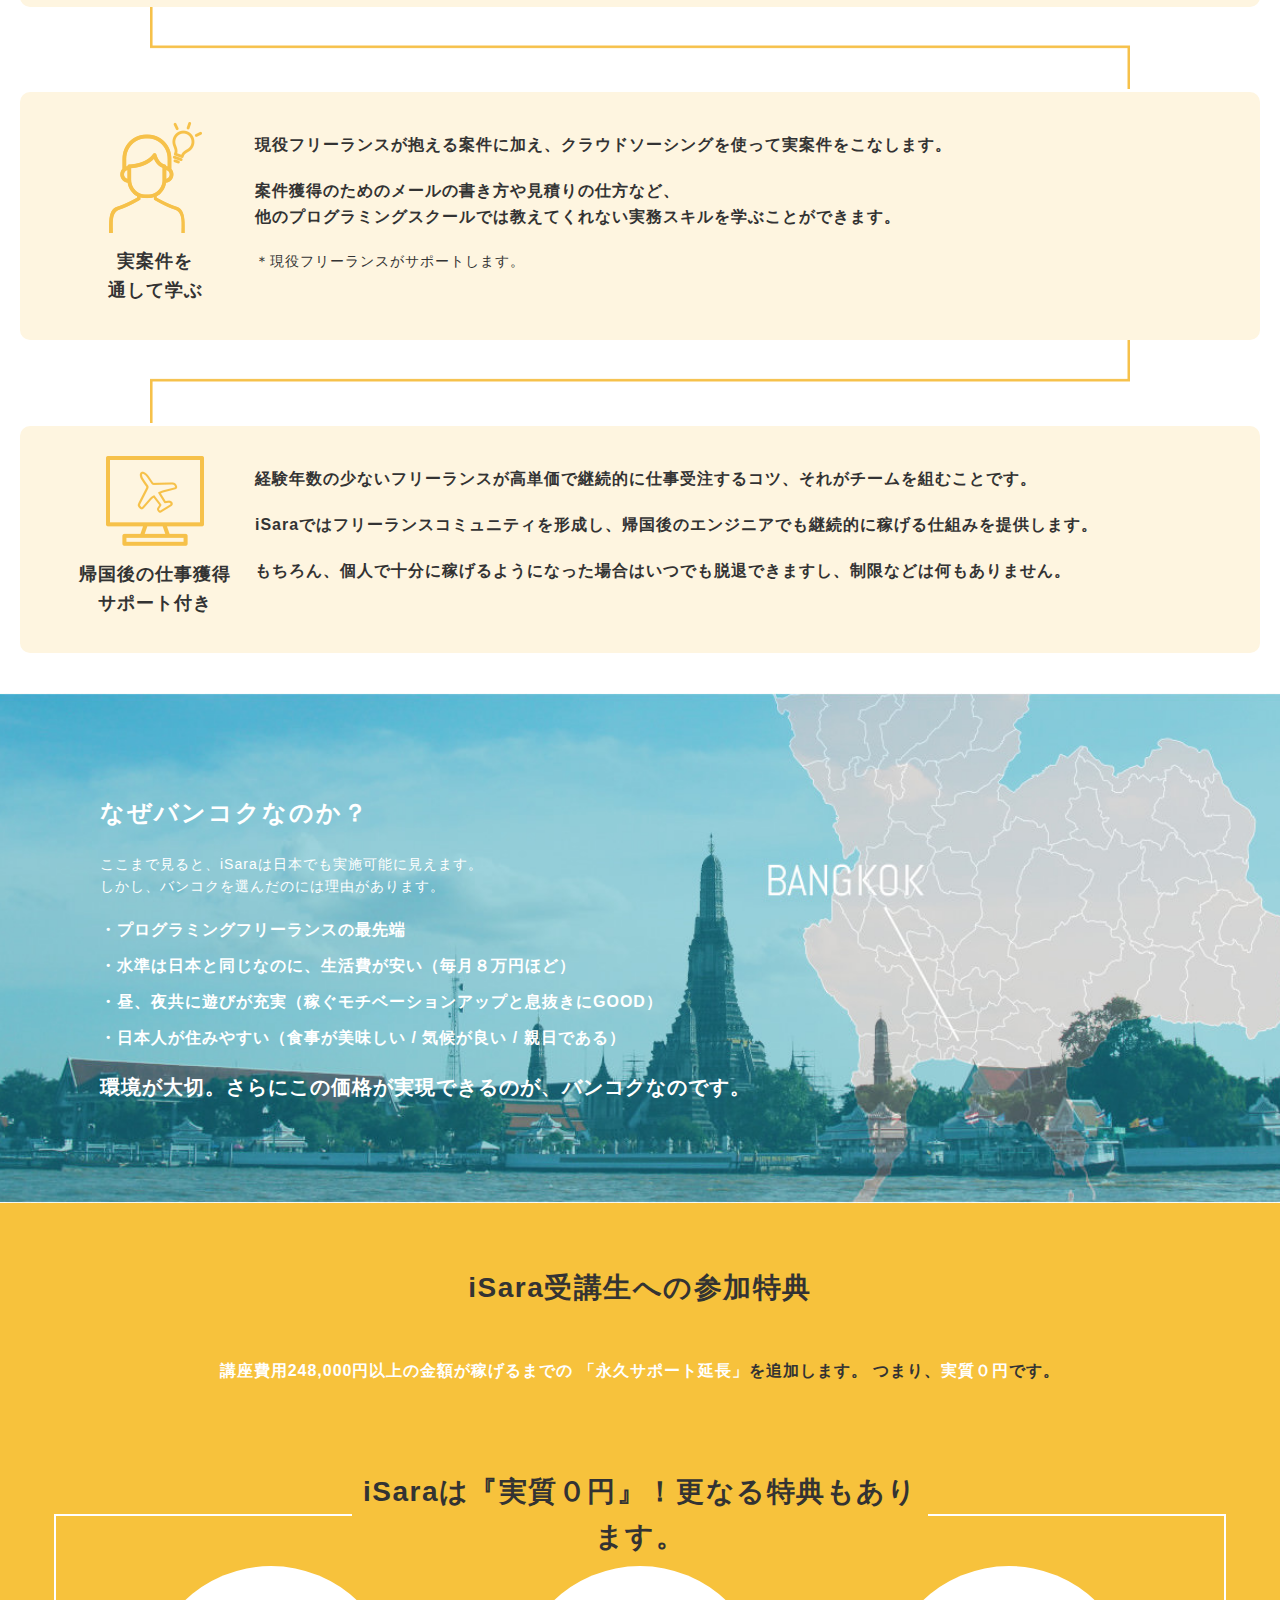
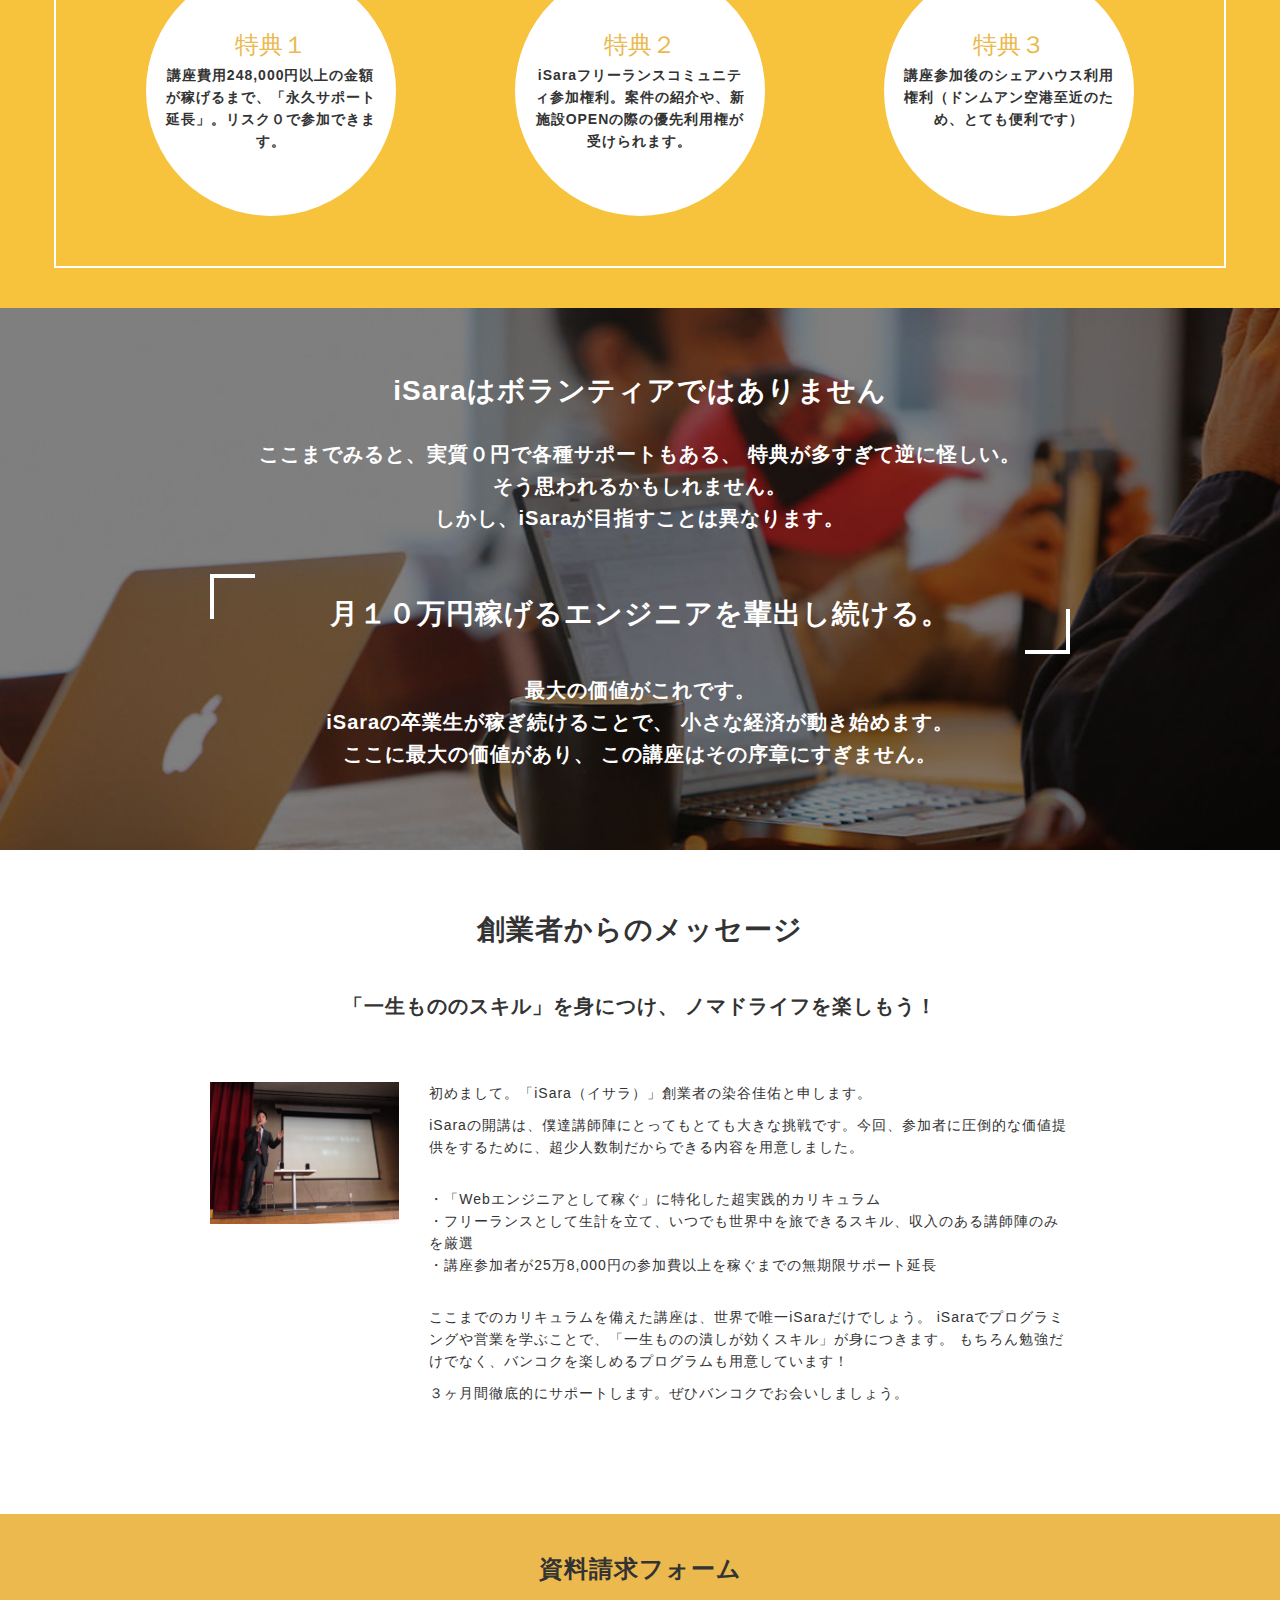
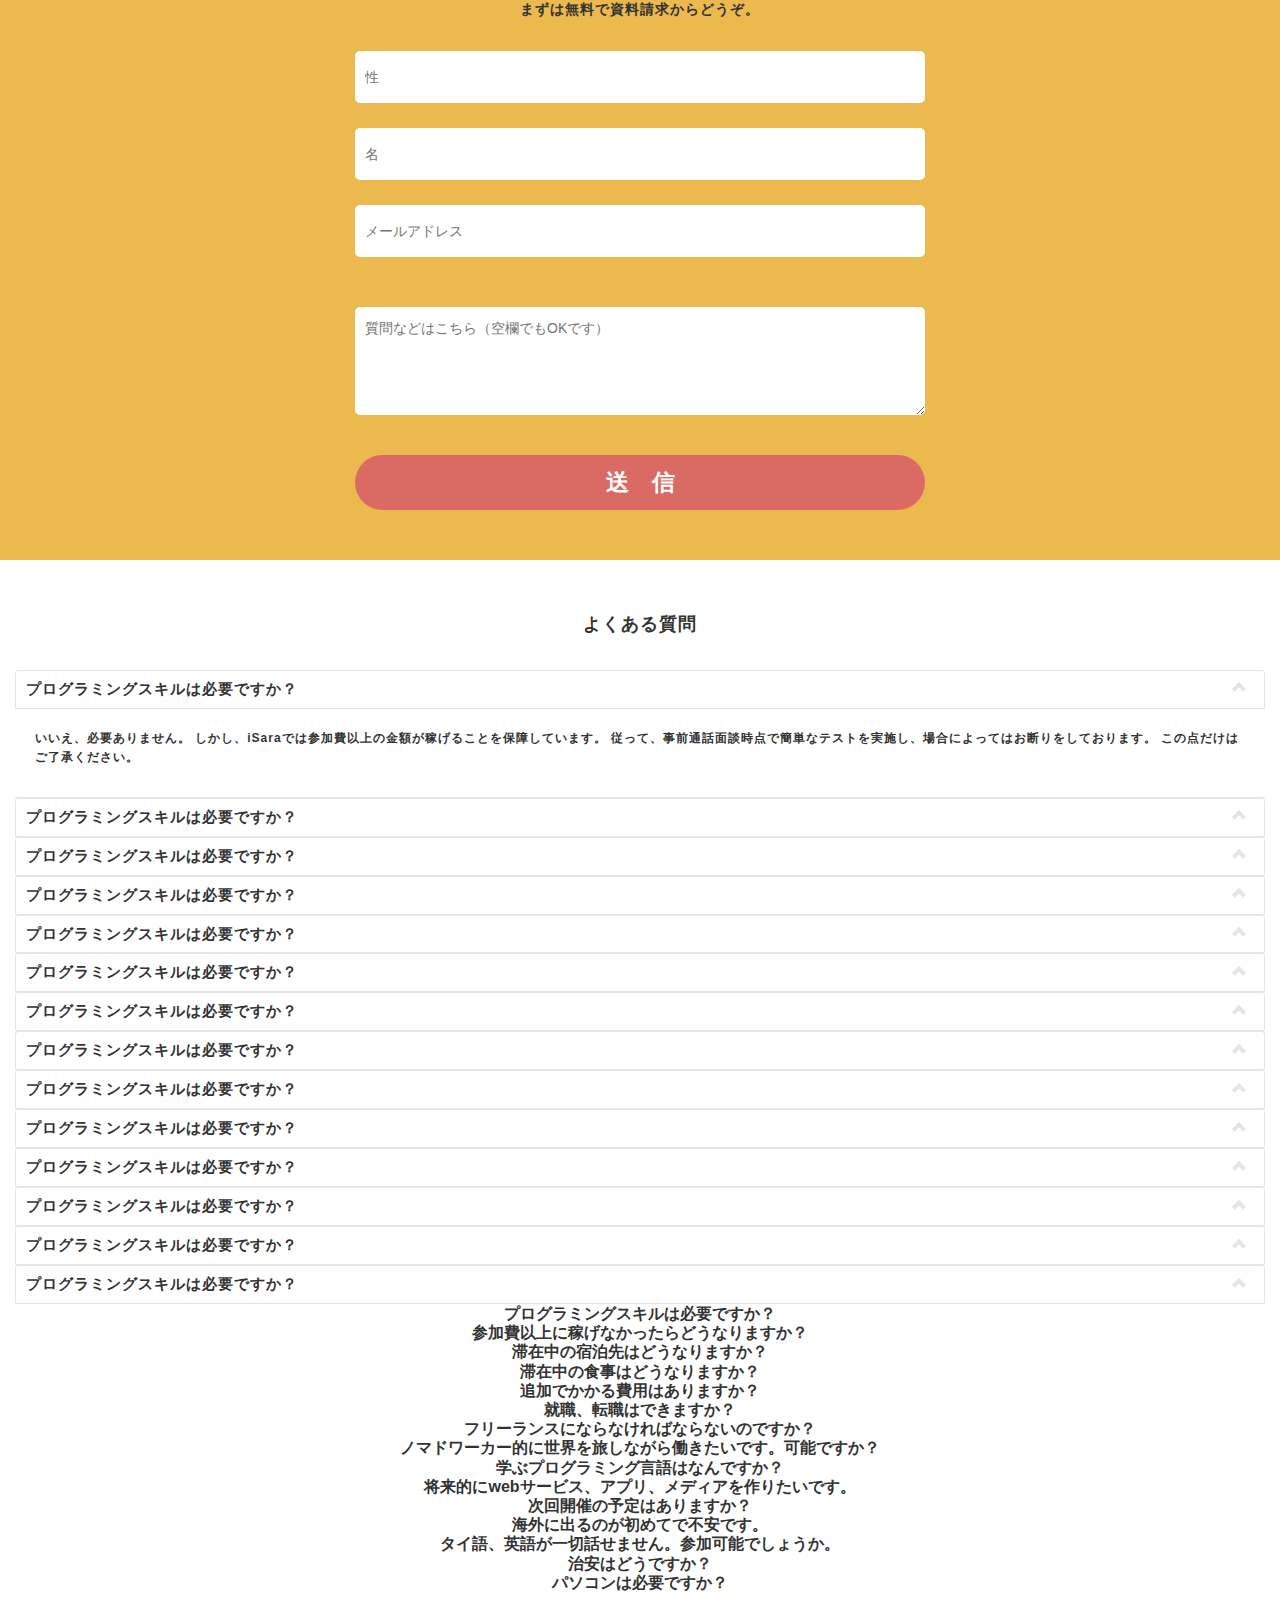
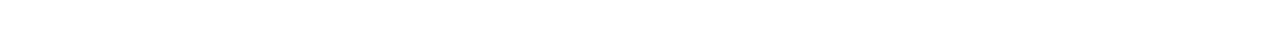
==== commit d471a09d: "page18 sp途中" ====
--- a/iSara/index.html
+++ b/iSara/index.html
@@ -295,7 +295,7 @@
                 <h3 class="card-header box-page12-list-header">
                   <img src="img/skypeconsulting.png" class="img-page12-list" data-toggle="collapse" data-target="#page12-item-body1" aria-expanded="false" aria-controls="page12-item-body1">
                   <span class="ttl-page12-03" data-toggle="collapse" data-target="#page12-item-body1" aria-expanded="false" aria-controls="page12-item-body1">Skypeで事前コンサル</span>
-                  <div class="arrow-page12" data-toggle="collapse" data-target="#page12-item-body1" aria-expanded="false" aria-controls="page12-item-body1"></div>
+                  <div class="arrow-cmn arrow-page12" data-toggle="collapse" data-target="#page12-item-body1" aria-expanded="false" aria-controls="page12-item-body1"></div>
                 </h3>
                 <div id="page12-item-body1" class="collapse" data-parent="#accordion-page12">
                   <div class="card-body box-page12-list-body">
@@ -311,7 +311,7 @@
                 <h3 class="card-header box-page12-list-header">
                   <img src="img/preworks.png" class="img-page12-list" data-toggle="collapse" data-target="#page12-item-body2" aria-expanded="false" aria-controls="page12-item-body2">
                   <span class="ttl-page12-03" data-toggle="collapse" data-target="#page12-item-body2" aria-expanded="false" aria-controls="page12-item-body2">事前課題の提出</span>
-                  <div class="arrow-page12" data-toggle="collapse" data-target="#page12-item-body2" aria-expanded="false" aria-controls="page12-item-body2"></div>
+                  <div class="arrow-cmn arrow-page12" data-toggle="collapse" data-target="#page12-item-body2" aria-expanded="false" aria-controls="page12-item-body2"></div>
                 </h3>
                 <div id="page12-item-body2" class="collapse" data-parent="#accordion-page12">
                   <div class="card-body box-page12-list-body">
@@ -327,7 +327,7 @@
                 <h3 class="card-header box-page12-list-header">
                   <img src="img/flight.png" class="img-page12-list" data-toggle="collapse" data-target="#page12-item-body3" aria-expanded="false" aria-controls="page12-item-body3">
                   <span class="ttl-page12-03" data-toggle="collapse" data-target="#page12-item-body3" aria-expanded="false" aria-controls="page12-item-body3">現地に渡航</span>
-                  <div class="arrow-page12" data-toggle="collapse" data-target="#page12-item-body3" aria-expanded="false" aria-controls="page12-item-body3"></div>
+                  <div class="arrow-cmn arrow-page12" data-toggle="collapse" data-target="#page12-item-body3" aria-expanded="false" aria-controls="page12-item-body3"></div>
                 </h3>
                 <div id="page12-item-body3" class="collapse" data-parent="#accordion-page12">
                   <div class="card-body box-page12-list-body">
@@ -342,7 +342,7 @@
                 <h3 class="card-header box-page12-list-header">
                   <img src="img/personwithlight.png" class="img-page12-list" data-toggle="collapse" data-target="#page12-item-body4" aria-expanded="false" aria-controls="page12-item-body4">
                   <span class="ttl-page12-03" data-toggle="collapse" data-target="#page12-item-body4" aria-expanded="false" aria-controls="page12-item-body4">実案件を通して学ぶ</span>
-                  <div class="arrow-page12" data-toggle="collapse" data-target="#page12-item-body4" aria-expanded="false" aria-controls="page12-item-body4"></div>
+                  <div class="arrow-cmn arrow-page12" data-toggle="collapse" data-target="#page12-item-body4" aria-expanded="false" aria-controls="page12-item-body4"></div>
                 </h3>
                 <div id="page12-item-body4" class="collapse" data-parent="#accordion-page12">
                   <div class="card-body box-page12-list-body">
@@ -358,7 +358,7 @@
                 <h3 class="card-header box-page12-list-header">
                   <img src="img/jobsupport.png" class="img-page12-list" data-toggle="collapse" data-target="#page12-item-body5" aria-expanded="false" aria-controls="page12-item-body5">
                   <span class="ttl-page12-03" data-toggle="collapse" data-target="#page12-item-body5" aria-expanded="false" aria-controls="page12-item-body5">帰国後の仕事獲得サポート付き</span>
-                  <div class="arrow-page12" data-toggle="collapse" data-target="#page12-item-body5" aria-expanded="false" aria-controls="page12-item-body5"></div>
+                  <div class="arrow-cmn arrow-page12" data-toggle="collapse" data-target="#page12-item-body5" aria-expanded="false" aria-controls="page12-item-body5"></div>
                 </h3>
                 <div id="page12-item-body5" class="collapse" data-parent="#accordion-page12">
                   <div class="card-body box-page12-list-body">
@@ -551,15 +551,250 @@
       <section class="sec-page18">
         <h2 class="ttl-page18-02 s-ls1"><i class="far fa-envelope-open"></i>よくある質問</h2>
         <ul id="accordion-page18" class="list-page18">
-          <li>
-            <h3 class="card-header" data-toggle="collapse" data-target="#card-body-page18-01" aria-expanded="false" aria-controls="card-body-page18-01">
-              <i class="far fa-question-circle"></i>
-              <span>プログラミングスキルは必要ですか？</span>
-              <div class="arrow-page18"></div>
-            </h3>
-            <div id="card-body-page18-01" class="collapse" data-parent="#accordion-page18">
-              <div class="card-body">
-                <p>
+          <li class="item">
+
+            <h3 class="card-header ttl-page18-03" data-toggle="collapse" data-target="#card-body-page18-01" aria-expanded="true" aria-controls="card-body-page18-01">
+              <i class="far fa-question-circle"></i>
+              <span>プログラミングスキルは必要ですか？</span>
+              <div class="arrow-cmn arrow-page18"></div>
+            </h3>
+            <div id="card-body-page18-01" class="collapse" data-parent="#accordion-page18">
+              <div class="card-body card-body-page18">
+                <p class="txt-page18-card">
+                  いいえ、必要ありません。
+                  しかし、iSaraでは参加費以上の金額が稼げることを保障しています。
+                  従って、事前通話面談時点で簡単なテストを実施し、場合によってはお断りをしております。
+                  この点だけはご了承ください。
+                </p>
+              </div>
+            </div>
+          </li>
+          <!-- 2 -->
+          <li class="item">
+            <h3 class="card-header ttl-page18-03" data-toggle="collapse" data-target="#card-body-page18-01" aria-expanded="true" aria-controls="card-body-page18-02">
+              <i class="far fa-question-circle"></i>
+              <span>プログラミングスキルは必要ですか？</span>
+              <div class="arrow-cmn arrow-page18"></div>
+            </h3>
+            <div id="card-body-page18-02" class="collapse" data-parent="#accordion-page18">
+              <div class="card-body card-body-page18">
+                <p class="txt-page18-card">
+                  いいえ、必要ありません。
+                  しかし、iSaraでは参加費以上の金額が稼げることを保障しています。
+                  従って、事前通話面談時点で簡単なテストを実施し、場合によってはお断りをしております。
+                  この点だけはご了承ください。
+                </p>
+              </div>
+            </div>
+          </li>
+          <!-- 3 -->
+          <li class="item">
+            <h3 class="card-header ttl-page18-03" data-toggle="collapse" data-target="#card-body-page18-01" aria-expanded="true" aria-controls="card-body-page18-01">
+              <i class="far fa-question-circle"></i>
+              <span>プログラミングスキルは必要ですか？</span>
+              <div class="arrow-cmn arrow-page18"></div>
+            </h3>
+            <div id="card-body-page18-01" class="collapse" data-parent="#accordion-page18">
+              <div class="card-body card-body-page18">
+                <p class="txt-page18-card">
+                  いいえ、必要ありません。
+                  しかし、iSaraでは参加費以上の金額が稼げることを保障しています。
+                  従って、事前通話面談時点で簡単なテストを実施し、場合によってはお断りをしております。
+                  この点だけはご了承ください。
+                </p>
+              </div>
+            </div>
+          </li>
+          <!-- 4 -->
+          <li class="item">
+            <h3 class="card-header ttl-page18-03" data-toggle="collapse" data-target="#card-body-page18-01" aria-expanded="true" aria-controls="card-body-page18-01">
+              <i class="far fa-question-circle"></i>
+              <span>プログラミングスキルは必要ですか？</span>
+              <div class="arrow-cmn arrow-page18"></div>
+            </h3>
+            <div id="card-body-page18-01" class="collapse" data-parent="#accordion-page18">
+              <div class="card-body card-body-page18">
+                <p class="txt-page18-card">
+                  いいえ、必要ありません。
+                  しかし、iSaraでは参加費以上の金額が稼げることを保障しています。
+                  従って、事前通話面談時点で簡単なテストを実施し、場合によってはお断りをしております。
+                  この点だけはご了承ください。
+                </p>
+              </div>
+            </div>
+          </li>
+          <!-- 5 -->
+          <li class="item">
+            <h3 class="card-header ttl-page18-03" data-toggle="collapse" data-target="#card-body-page18-01" aria-expanded="true" aria-controls="card-body-page18-01">
+              <i class="far fa-question-circle"></i>
+              <span>プログラミングスキルは必要ですか？</span>
+              <div class="arrow-cmn arrow-page18"></div>
+            </h3>
+            <div id="card-body-page18-01" class="collapse" data-parent="#accordion-page18">
+              <div class="card-body card-body-page18">
+                <p class="txt-page18-card">
+                  いいえ、必要ありません。
+                  しかし、iSaraでは参加費以上の金額が稼げることを保障しています。
+                  従って、事前通話面談時点で簡単なテストを実施し、場合によってはお断りをしております。
+                  この点だけはご了承ください。
+                </p>
+              </div>
+            </div>
+          </li>
+          <!-- 6 -->
+          <li class="item">
+            <h3 class="card-header ttl-page18-03" data-toggle="collapse" data-target="#card-body-page18-01" aria-expanded="true" aria-controls="card-body-page18-01">
+              <i class="far fa-question-circle"></i>
+              <span>プログラミングスキルは必要ですか？</span>
+              <div class="arrow-cmn arrow-page18"></div>
+            </h3>
+            <div id="card-body-page18-01" class="collapse" data-parent="#accordion-page18">
+              <div class="card-body card-body-page18">
+                <p class="txt-page18-card">
+                  いいえ、必要ありません。
+                  しかし、iSaraでは参加費以上の金額が稼げることを保障しています。
+                  従って、事前通話面談時点で簡単なテストを実施し、場合によってはお断りをしております。
+                  この点だけはご了承ください。
+                </p>
+              </div>
+            </div>
+          </li>
+          <!-- 7 -->
+          <li class="item">
+            <h3 class="card-header ttl-page18-03" data-toggle="collapse" data-target="#card-body-page18-01" aria-expanded="true" aria-controls="card-body-page18-01">
+              <i class="far fa-question-circle"></i>
+              <span>プログラミングスキルは必要ですか？</span>
+              <div class="arrow-cmn arrow-page18"></div>
+            </h3>
+            <div id="card-body-page18-01" class="collapse" data-parent="#accordion-page18">
+              <div class="card-body card-body-page18">
+                <p class="txt-page18-card">
+                  いいえ、必要ありません。
+                  しかし、iSaraでは参加費以上の金額が稼げることを保障しています。
+                  従って、事前通話面談時点で簡単なテストを実施し、場合によってはお断りをしております。
+                  この点だけはご了承ください。
+                </p>
+              </div>
+            </div>
+          </li>
+          <!-- 8 -->
+          <li class="item">
+            <h3 class="card-header ttl-page18-03" data-toggle="collapse" data-target="#card-body-page18-01" aria-expanded="true" aria-controls="card-body-page18-01">
+              <i class="far fa-question-circle"></i>
+              <span>プログラミングスキルは必要ですか？</span>
+              <div class="arrow-cmn arrow-page18"></div>
+            </h3>
+            <div id="card-body-page18-01" class="collapse" data-parent="#accordion-page18">
+              <div class="card-body card-body-page18">
+                <p class="txt-page18-card">
+                  いいえ、必要ありません。
+                  しかし、iSaraでは参加費以上の金額が稼げることを保障しています。
+                  従って、事前通話面談時点で簡単なテストを実施し、場合によってはお断りをしております。
+                  この点だけはご了承ください。
+                </p>
+              </div>
+            </div>
+          </li>
+          <!-- 9 -->
+          <li class="item">
+            <h3 class="card-header ttl-page18-03" data-toggle="collapse" data-target="#card-body-page18-01" aria-expanded="true" aria-controls="card-body-page18-01">
+              <i class="far fa-question-circle"></i>
+              <span>プログラミングスキルは必要ですか？</span>
+              <div class="arrow-cmn arrow-page18"></div>
+            </h3>
+            <div id="card-body-page18-01" class="collapse" data-parent="#accordion-page18">
+              <div class="card-body card-body-page18">
+                <p class="txt-page18-card">
+                  いいえ、必要ありません。
+                  しかし、iSaraでは参加費以上の金額が稼げることを保障しています。
+                  従って、事前通話面談時点で簡単なテストを実施し、場合によってはお断りをしております。
+                  この点だけはご了承ください。
+                </p>
+              </div>
+            </div>
+          </li>
+          <!-- 10 -->
+          <li class="item">
+            <h3 class="card-header ttl-page18-03" data-toggle="collapse" data-target="#card-body-page18-01" aria-expanded="true" aria-controls="card-body-page18-01">
+              <i class="far fa-question-circle"></i>
+              <span>プログラミングスキルは必要ですか？</span>
+              <div class="arrow-cmn arrow-page18"></div>
+            </h3>
+            <div id="card-body-page18-01" class="collapse" data-parent="#accordion-page18">
+              <div class="card-body card-body-page18">
+                <p class="txt-page18-card">
+                  いいえ、必要ありません。
+                  しかし、iSaraでは参加費以上の金額が稼げることを保障しています。
+                  従って、事前通話面談時点で簡単なテストを実施し、場合によってはお断りをしております。
+                  この点だけはご了承ください。
+                </p>
+              </div>
+            </div>
+          </li>
+          <!-- 11 -->
+          <li class="item">
+            <h3 class="card-header ttl-page18-03" data-toggle="collapse" data-target="#card-body-page18-01" aria-expanded="true" aria-controls="card-body-page18-01">
+              <i class="far fa-question-circle"></i>
+              <span>プログラミングスキルは必要ですか？</span>
+              <div class="arrow-cmn arrow-page18"></div>
+            </h3>
+            <div id="card-body-page18-01" class="collapse" data-parent="#accordion-page18">
+              <div class="card-body card-body-page18">
+                <p class="txt-page18-card">
+                  いいえ、必要ありません。
+                  しかし、iSaraでは参加費以上の金額が稼げることを保障しています。
+                  従って、事前通話面談時点で簡単なテストを実施し、場合によってはお断りをしております。
+                  この点だけはご了承ください。
+                </p>
+              </div>
+            </div>
+          </li>
+          <!-- 12 -->
+          <li class="item">
+            <h3 class="card-header ttl-page18-03" data-toggle="collapse" data-target="#card-body-page18-01" aria-expanded="true" aria-controls="card-body-page18-01">
+              <i class="far fa-question-circle"></i>
+              <span>プログラミングスキルは必要ですか？</span>
+              <div class="arrow-cmn arrow-page18"></div>
+            </h3>
+            <div id="card-body-page18-01" class="collapse" data-parent="#accordion-page18">
+              <div class="card-body card-body-page18">
+                <p class="txt-page18-card">
+                  いいえ、必要ありません。
+                  しかし、iSaraでは参加費以上の金額が稼げることを保障しています。
+                  従って、事前通話面談時点で簡単なテストを実施し、場合によってはお断りをしております。
+                  この点だけはご了承ください。
+                </p>
+              </div>
+            </div>
+          </li>
+          <!-- 13 -->
+          <li class="item">
+            <h3 class="card-header ttl-page18-03" data-toggle="collapse" data-target="#card-body-page18-01" aria-expanded="true" aria-controls="card-body-page18-01">
+              <i class="far fa-question-circle"></i>
+              <span>プログラミングスキルは必要ですか？</span>
+              <div class="arrow-cmn arrow-page18"></div>
+            </h3>
+            <div id="card-body-page18-01" class="collapse" data-parent="#accordion-page18">
+              <div class="card-body card-body-page18">
+                <p class="txt-page18-card">
+                  いいえ、必要ありません。
+                  しかし、iSaraでは参加費以上の金額が稼げることを保障しています。
+                  従って、事前通話面談時点で簡単なテストを実施し、場合によってはお断りをしております。
+                  この点だけはご了承ください。
+                </p>
+              </div>
+            </div>
+          </li>
+          <!-- 14 -->
+          <li class="item">
+            <h3 class="card-header ttl-page18-03" data-toggle="collapse" data-target="#card-body-page18-01" aria-expanded="true" aria-controls="card-body-page18-01">
+              <i class="far fa-question-circle"></i>
+              <span>プログラミングスキルは必要ですか？</span>
+              <div class="arrow-cmn arrow-page18"></div>
+            </h3>
+            <div id="card-body-page18-01" class="collapse" data-parent="#accordion-page18">
+              <div class="card-body card-body-page18">
+                <p class="txt-page18-card">
                   いいえ、必要ありません。
                   しかし、iSaraでは参加費以上の金額が稼げることを保障しています。
                   従って、事前通話面談時点で簡単なテストを実施し、場合によってはお断りをしております。
--- a/iSara/css/base.css
+++ b/iSara/css/base.css
@@ -140,6 +140,17 @@
 /* color */
 .s-orange { color: #ebb94d; }
 .s-white { color: #ffffff;}
+/* アコーディオンアロー */
+.arrow-cmn {
+  position: absolute;
+  width: 10px;
+  height: 10px;
+  top: 50%;
+  right: 20px;
+  border-bottom: 4px solid #000000;
+  border-right: 4px solid #000000;
+  transform: translate(0, -50%) rotate(45deg);
+}
 /* nav */
 .nav {
   width: 100%;
@@ -1403,16 +1414,6 @@
 .ttl-page12-03:hover {
   text-decoration: underline;
 }
-.arrow-page12 {
-  position: absolute;
-  width: 10px;
-  height: 10px;
-  top: 50%;
-  right: 20px;
-  border-bottom: 4px solid #000000;
-  border-right: 4px solid #000000;
-  transform: translate(0, -50%) rotate(45deg);
-}
 .box-page12-list-body {
   padding: 15px 15px 25px;
 }
@@ -1936,4 +1937,27 @@
 .list-page18 {
   margin-top: 25px;
   text-align: left;
+}
+.ttl-page18-03.card-header {
+  padding: 10px;
+  background-color: #ffffff;
+  border: 1px solid #e5e5e5;
+  font-size: 15px;
+  line-height: 1.13em;
+  letter-spacing: 1px;
+  position: relative;
+}
+.ttl-page18-03>.far {
+  color: #016ea9;
+}
+.arrow-page18 {
+  border-bottom-color: #e5e5e5;
+  border-right-color: #e5e5e5;
+}
+.card-body-page18 {
+  border-bottom: 1px solid #e5e5e5;
+  padding: 1.66em 1.66em 2.5em;
+  font-size: 12px;
+  line-height: 1.58em;
+  letter-spacing: 1px;
 }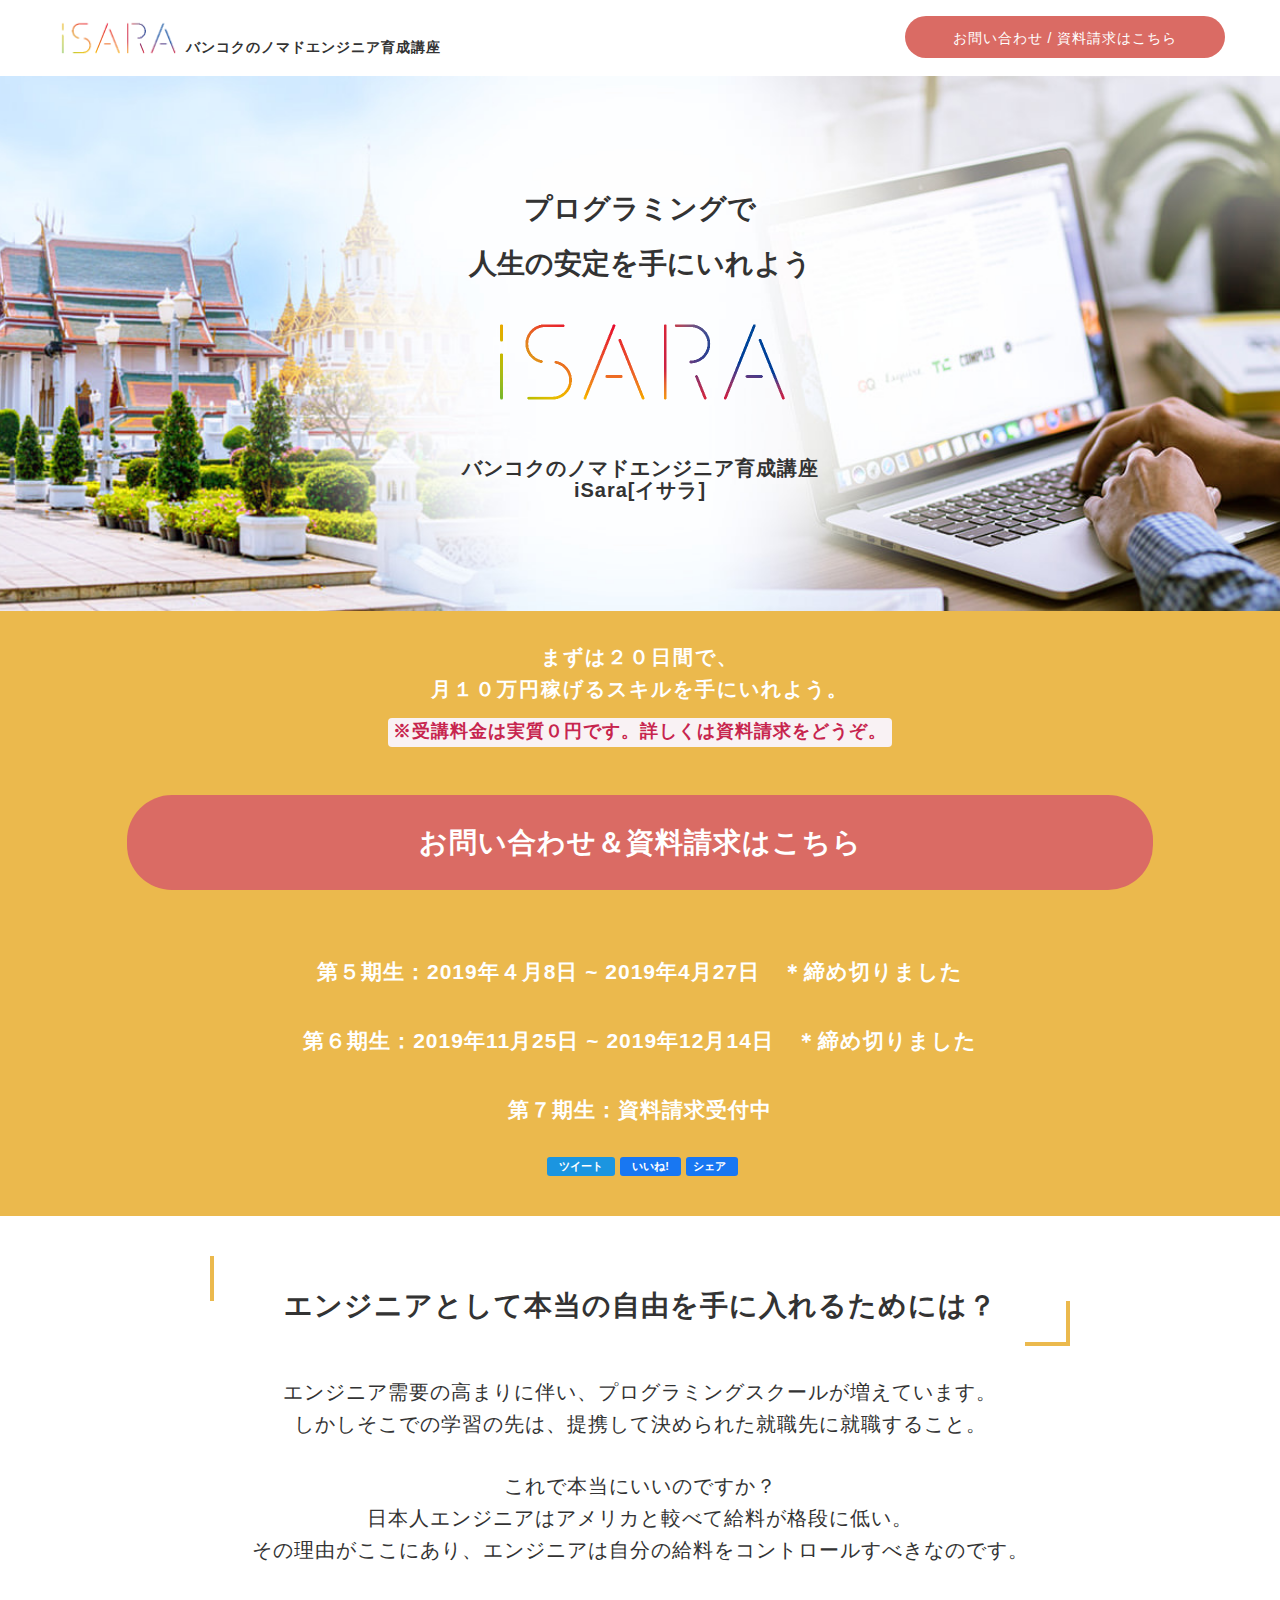
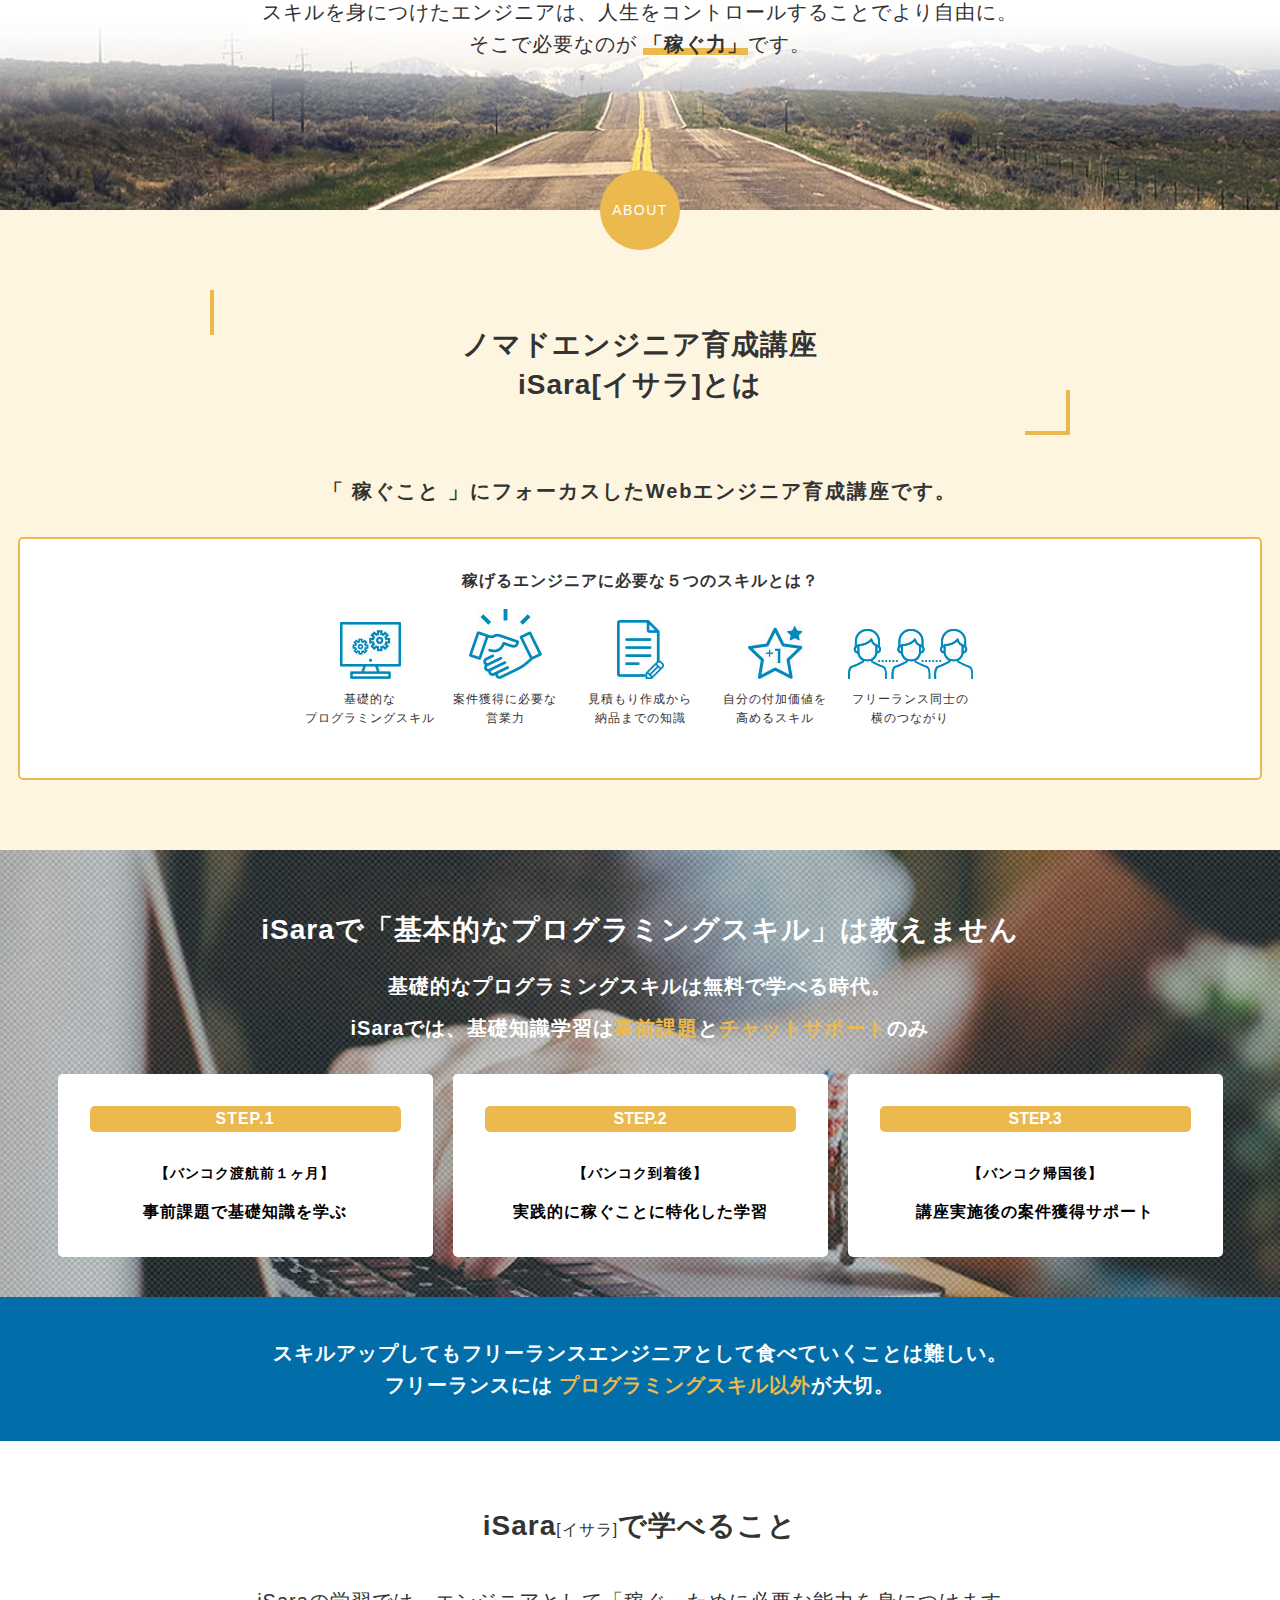
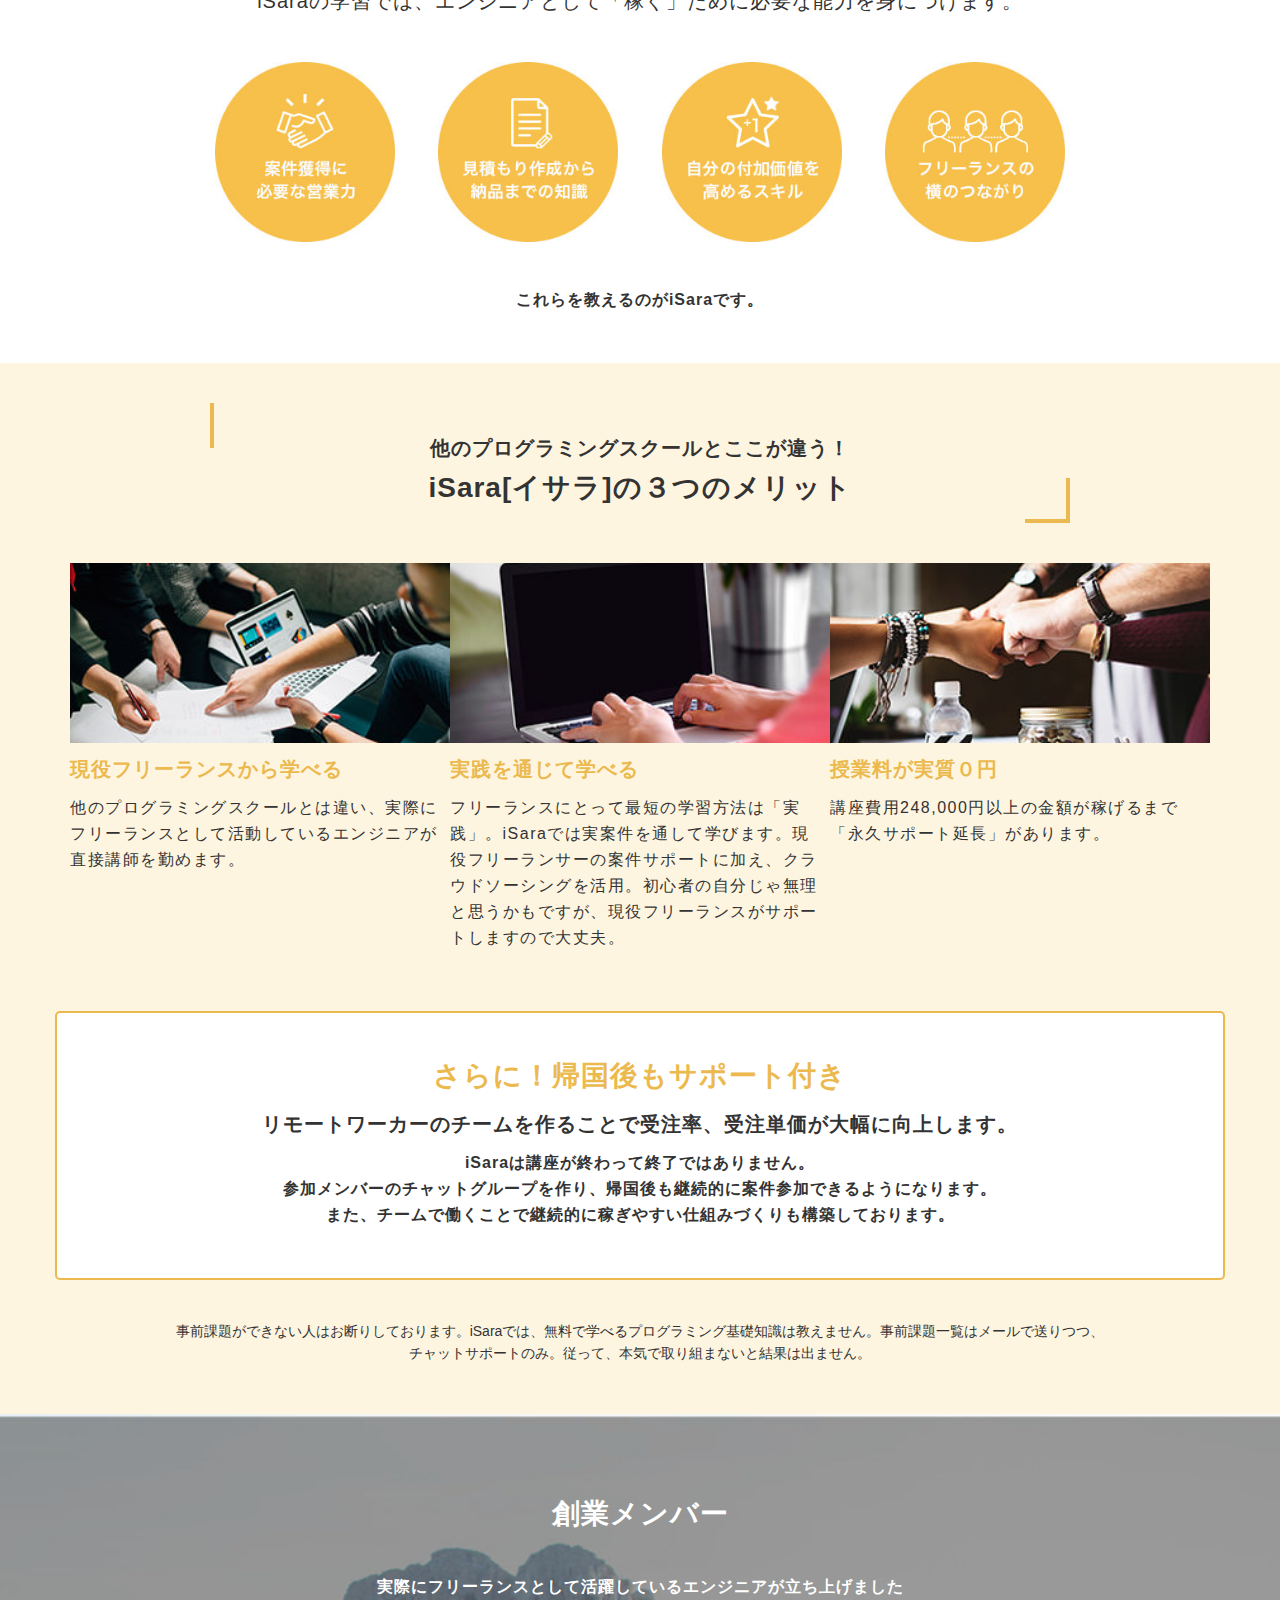
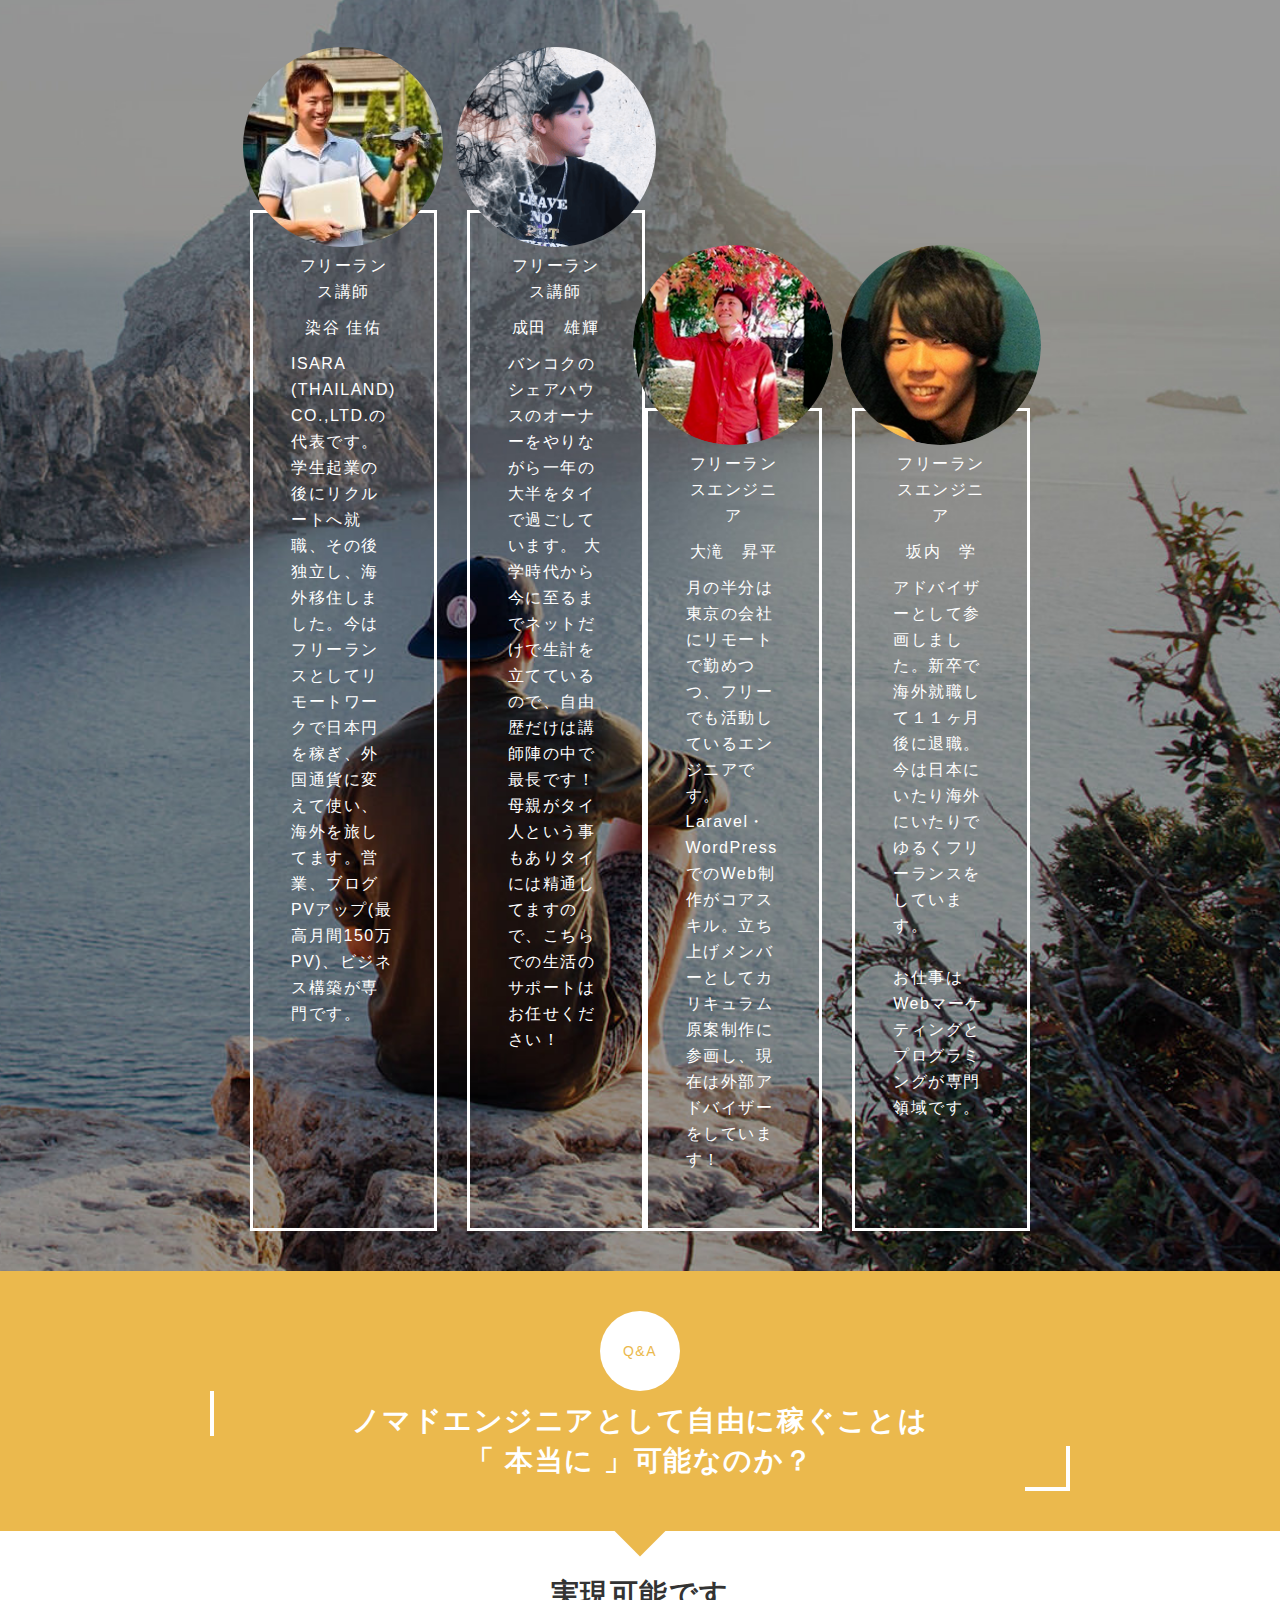
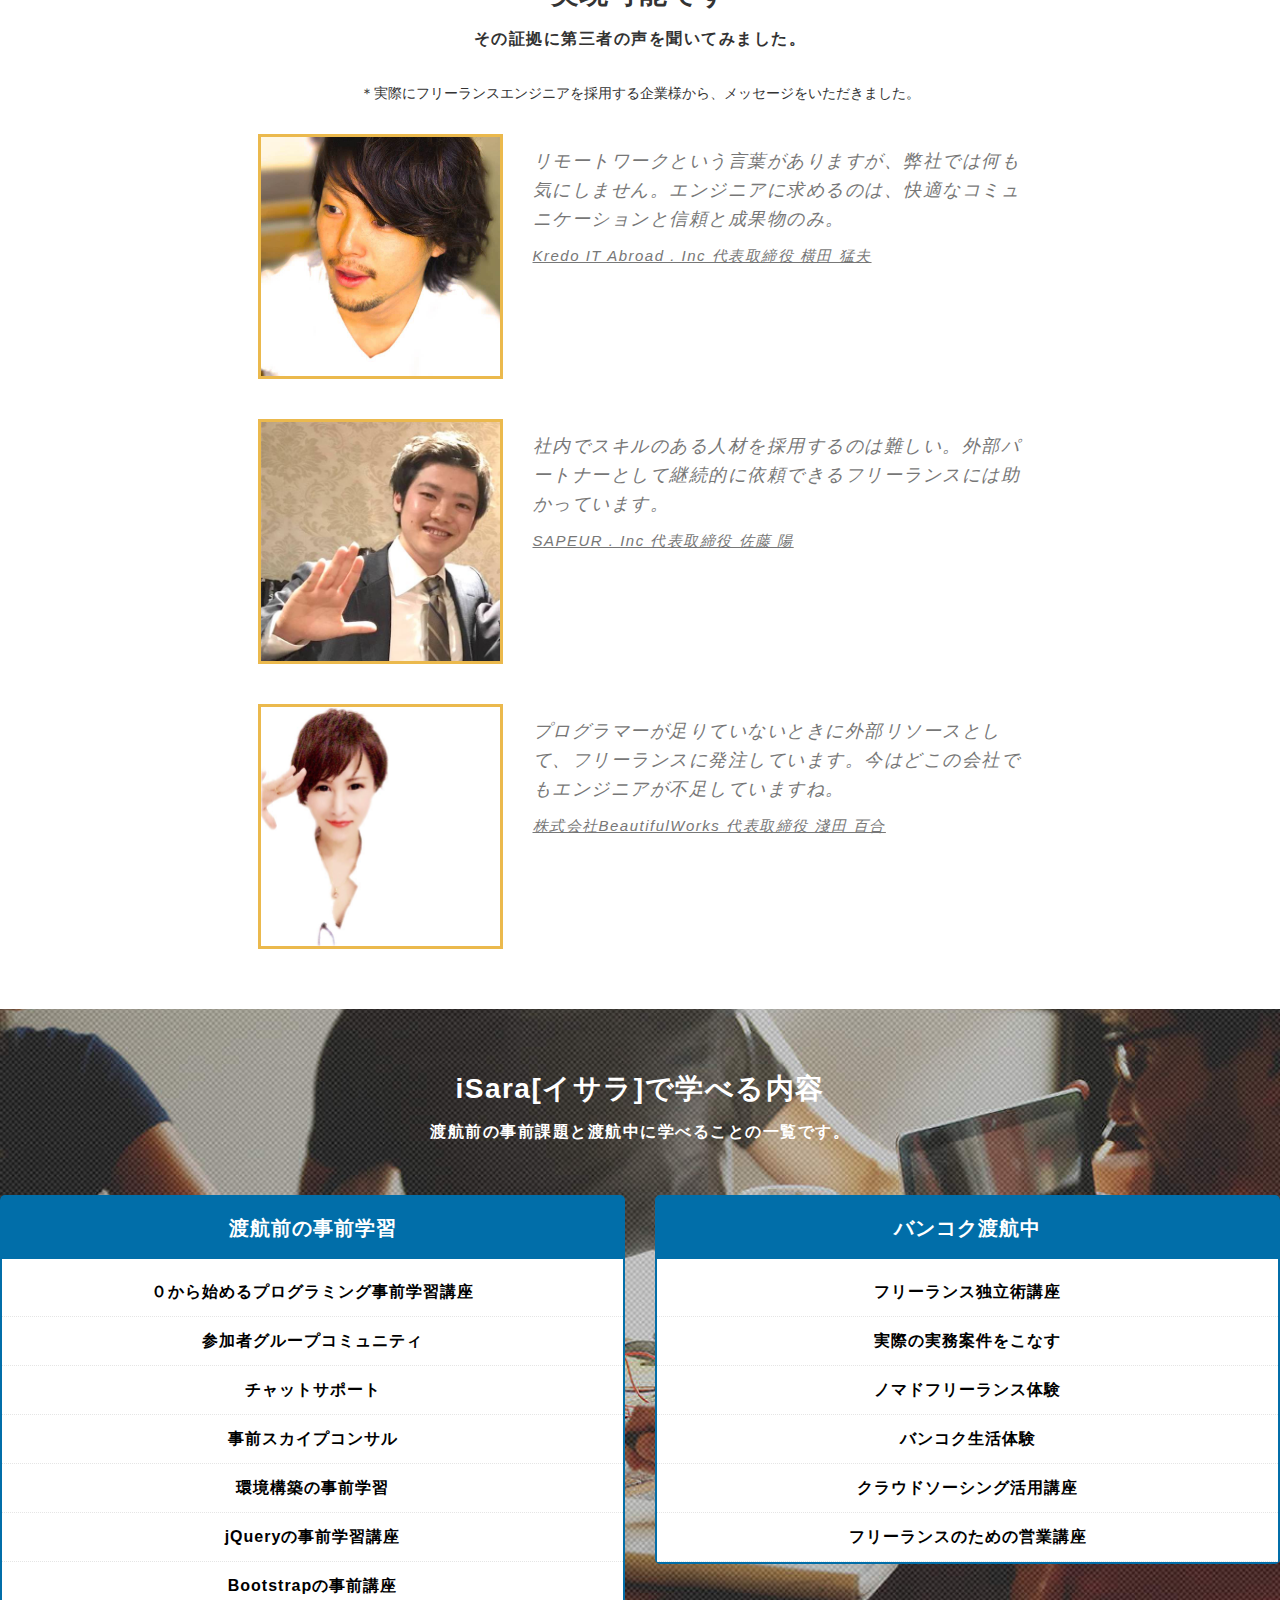
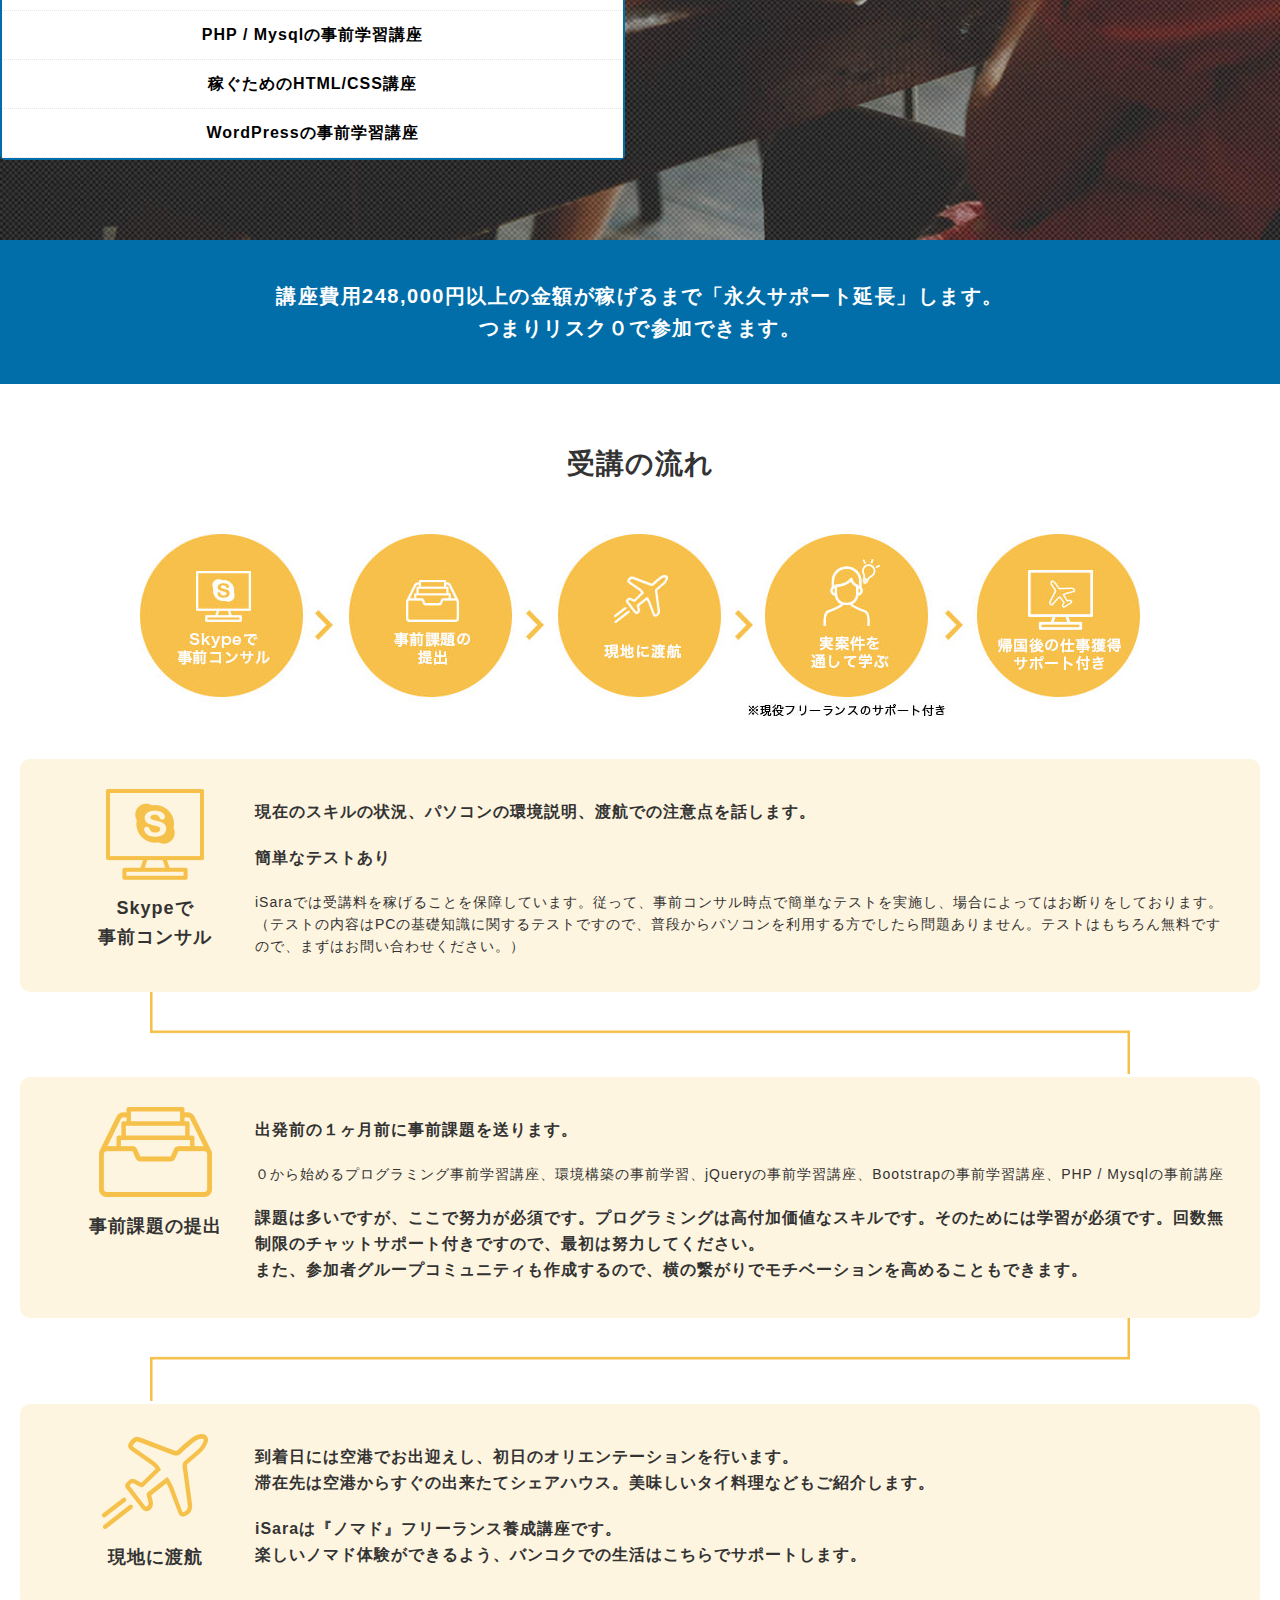
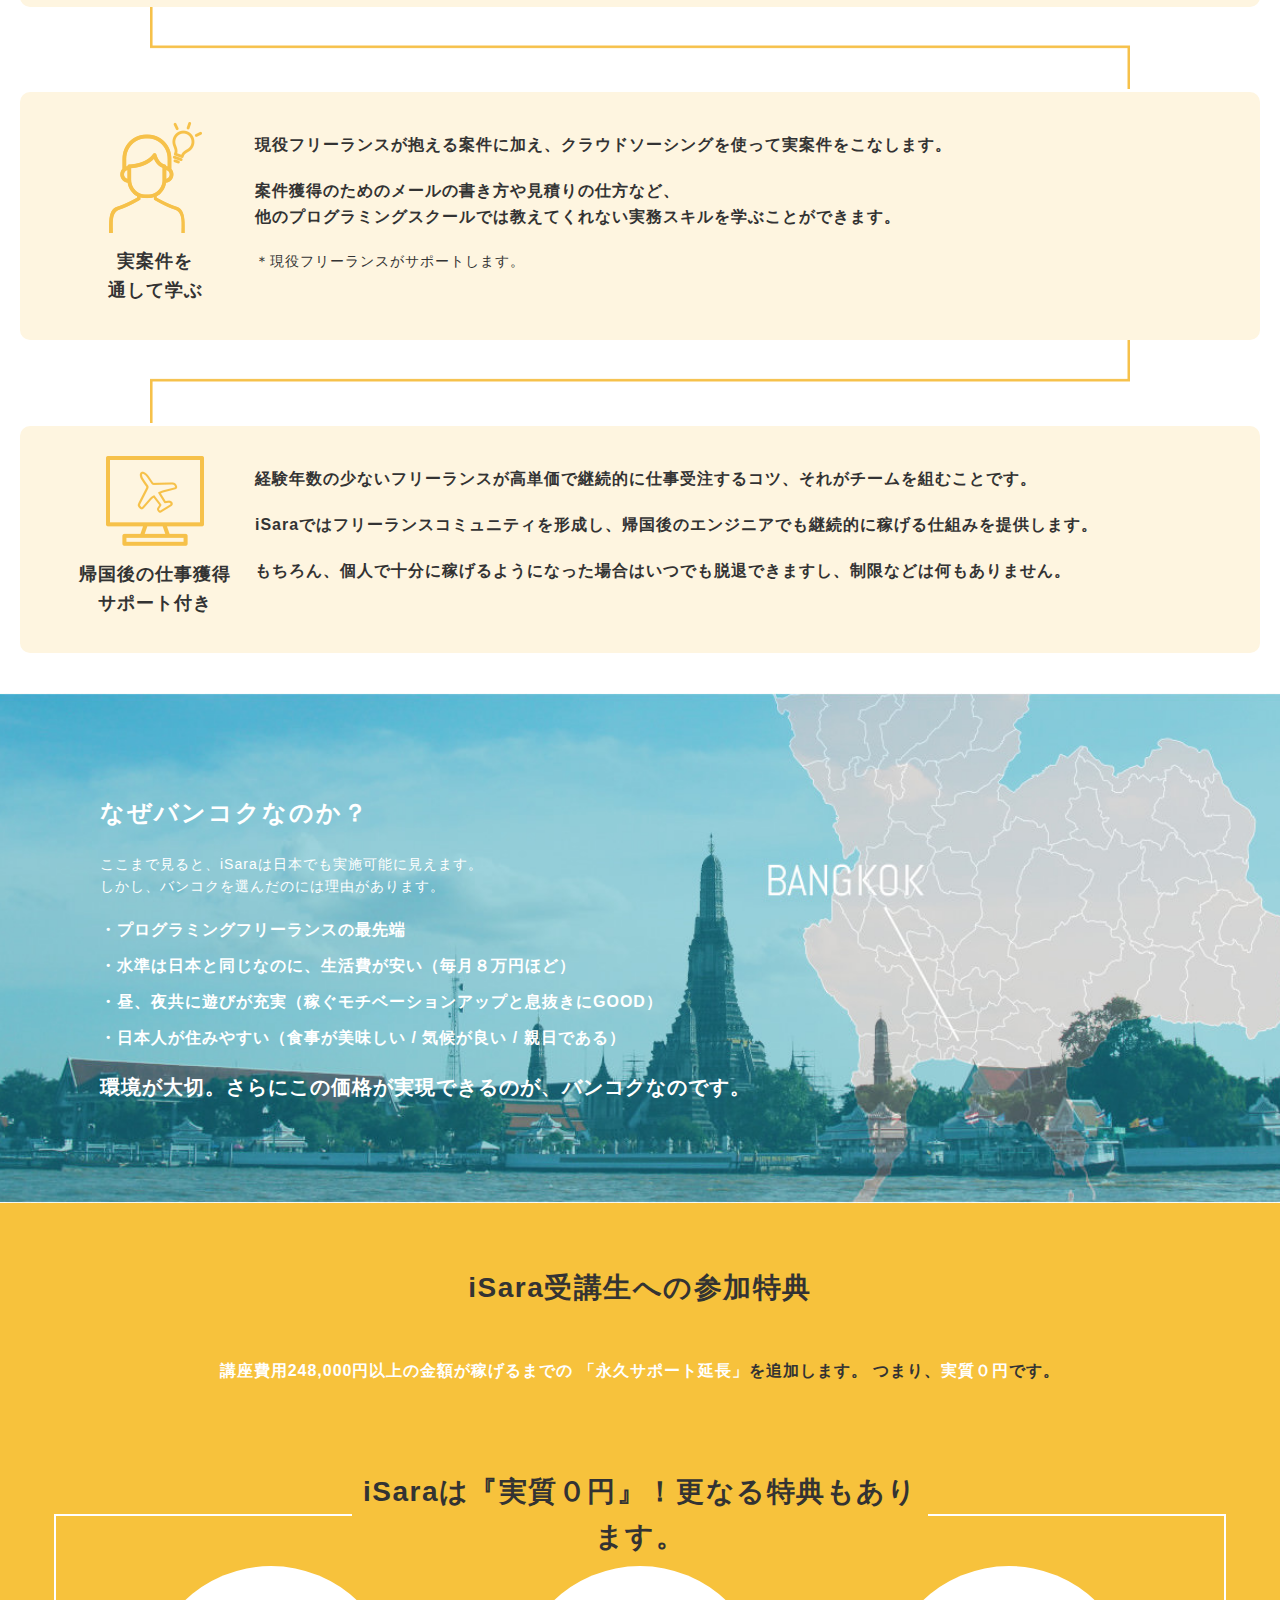
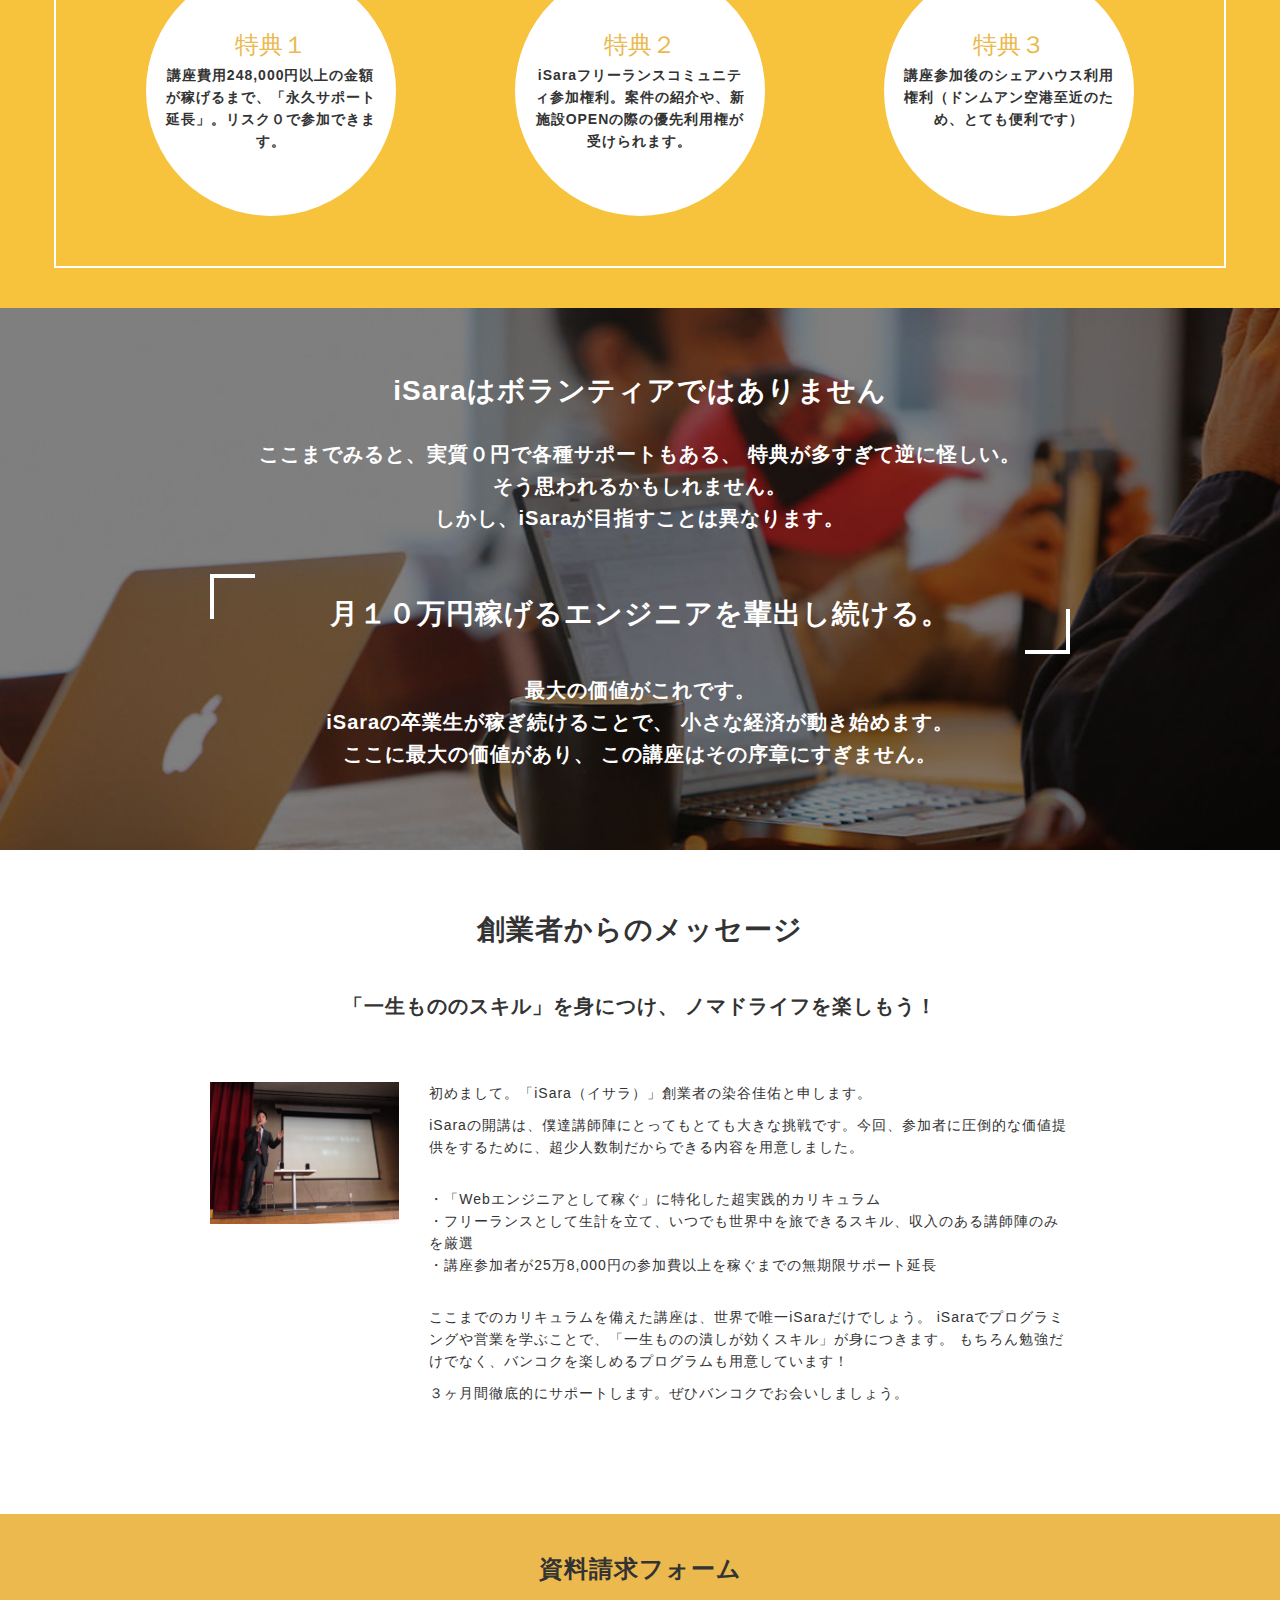
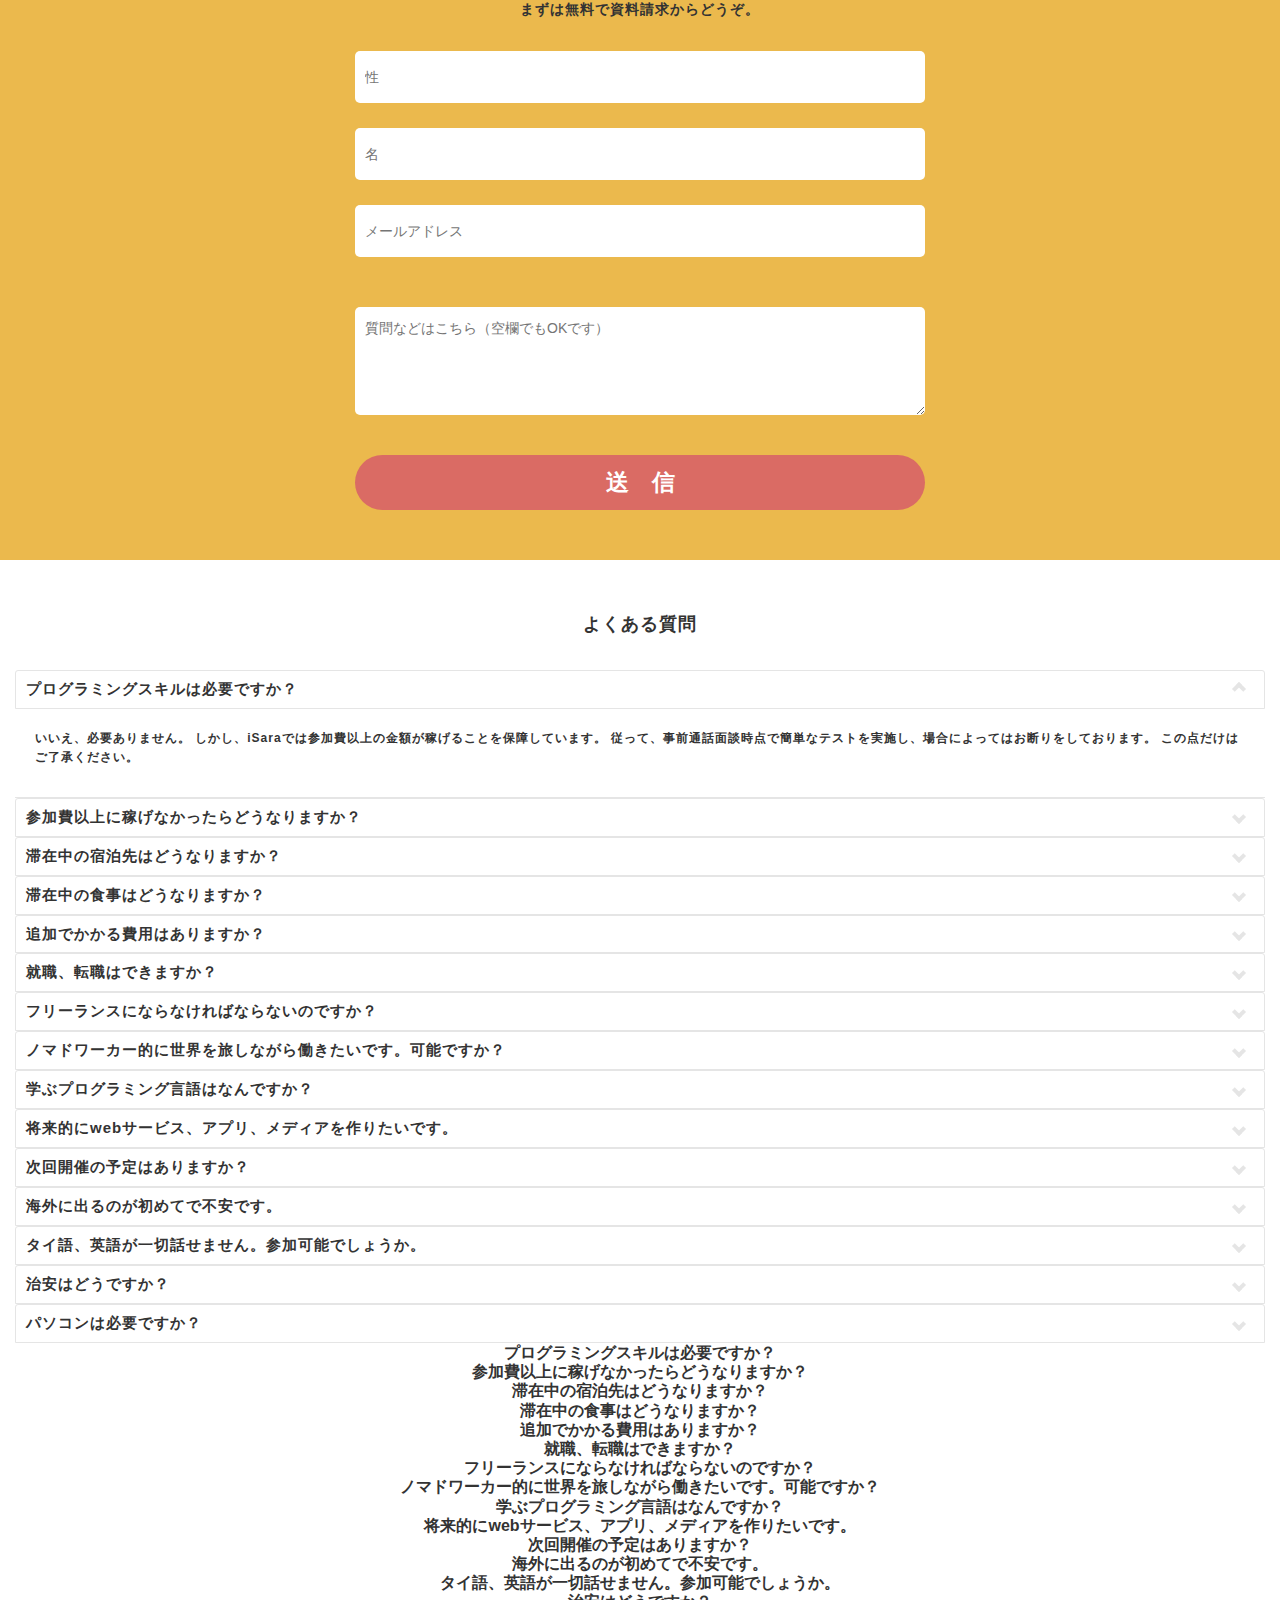
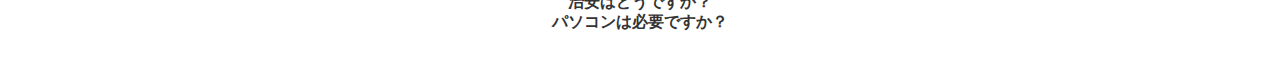
==== commit 6e0ddcb0: "page18 sp途中" ====
--- a/iSara/index.html
+++ b/iSara/index.html
@@ -571,234 +571,225 @@
           </li>
           <!-- 2 -->
           <li class="item">
-            <h3 class="card-header ttl-page18-03" data-toggle="collapse" data-target="#card-body-page18-01" aria-expanded="true" aria-controls="card-body-page18-02">
-              <i class="far fa-question-circle"></i>
-              <span>プログラミングスキルは必要ですか？</span>
+            <h3 class="card-header ttl-page18-03" data-toggle="collapse" data-target="#card-body-page18-02" aria-expanded="true" aria-controls="card-body-page18-02">
+              <i class="far fa-question-circle"></i>
+              <span>参加費以上に稼げなかったらどうなりますか？</span>
               <div class="arrow-cmn arrow-page18"></div>
             </h3>
             <div id="card-body-page18-02" class="collapse" data-parent="#accordion-page18">
               <div class="card-body card-body-page18">
                 <p class="txt-page18-card">
-                  いいえ、必要ありません。
-                  しかし、iSaraでは参加費以上の金額が稼げることを保障しています。
-                  従って、事前通話面談時点で簡単なテストを実施し、場合によってはお断りをしております。
-                  この点だけはご了承ください。
+                  参加費である258,000円以上の金額をトータルで稼ぐまで、
+                  無期限でサポート延長いたします。
+                  （講座参加後、週30時間以上の実践をすることと、週１回の実践報告をすることが延長条件です。）
+                  きちんと学び実践すれば、フリーランスでも収入を作ることは十分に可能です。
                 </p>
               </div>
             </div>
           </li>
           <!-- 3 -->
           <li class="item">
-            <h3 class="card-header ttl-page18-03" data-toggle="collapse" data-target="#card-body-page18-01" aria-expanded="true" aria-controls="card-body-page18-01">
-              <i class="far fa-question-circle"></i>
-              <span>プログラミングスキルは必要ですか？</span>
-              <div class="arrow-cmn arrow-page18"></div>
-            </h3>
-            <div id="card-body-page18-01" class="collapse" data-parent="#accordion-page18">
-              <div class="card-body card-body-page18">
-                <p class="txt-page18-card">
-                  いいえ、必要ありません。
-                  しかし、iSaraでは参加費以上の金額が稼げることを保障しています。
-                  従って、事前通話面談時点で簡単なテストを実施し、場合によってはお断りをしております。
-                  この点だけはご了承ください。
+            <h3 class="card-header ttl-page18-03" data-toggle="collapse" data-target="#card-body-page18-03" aria-expanded="true" aria-controls="card-body-page18-03">
+              <i class="far fa-question-circle"></i>
+              <span>滞在中の宿泊先はどうなりますか？</span>
+              <div class="arrow-cmn arrow-page18"></div>
+            </h3>
+            <div id="card-body-page18-03" class="collapse" data-parent="#accordion-page18">
+              <div class="card-body card-body-page18">
+                <p class="txt-page18-card">
+                  宿泊費用が必要ですが、
+                  iSara提携のホステルに宿泊することになりますので心配はありません。
                 </p>
               </div>
             </div>
           </li>
           <!-- 4 -->
           <li class="item">
-            <h3 class="card-header ttl-page18-03" data-toggle="collapse" data-target="#card-body-page18-01" aria-expanded="true" aria-controls="card-body-page18-01">
-              <i class="far fa-question-circle"></i>
-              <span>プログラミングスキルは必要ですか？</span>
-              <div class="arrow-cmn arrow-page18"></div>
-            </h3>
-            <div id="card-body-page18-01" class="collapse" data-parent="#accordion-page18">
-              <div class="card-body card-body-page18">
-                <p class="txt-page18-card">
-                  いいえ、必要ありません。
-                  しかし、iSaraでは参加費以上の金額が稼げることを保障しています。
-                  従って、事前通話面談時点で簡単なテストを実施し、場合によってはお断りをしております。
-                  この点だけはご了承ください。
+            <h3 class="card-header ttl-page18-03" data-toggle="collapse" data-target="#card-body-page18-04" aria-expanded="true" aria-controls="card-body-page18-04">
+              <i class="far fa-question-circle"></i>
+              <span>滞在中の食事はどうなりますか？</span>
+              <div class="arrow-cmn arrow-page18"></div>
+            </h3>
+            <div id="card-body-page18-04" class="collapse" data-parent="#accordion-page18">
+              <div class="card-body card-body-page18">
+                <p class="txt-page18-card">
+                  拠点となる新築シェアハウスの周辺に、
+                  50バーツ程度の（160円）安価な飲食店が多数あります。 
+                  日本食レストランもありますし、出前を取ることも可能です。
                 </p>
               </div>
             </div>
           </li>
           <!-- 5 -->
           <li class="item">
-            <h3 class="card-header ttl-page18-03" data-toggle="collapse" data-target="#card-body-page18-01" aria-expanded="true" aria-controls="card-body-page18-01">
-              <i class="far fa-question-circle"></i>
-              <span>プログラミングスキルは必要ですか？</span>
-              <div class="arrow-cmn arrow-page18"></div>
-            </h3>
-            <div id="card-body-page18-01" class="collapse" data-parent="#accordion-page18">
-              <div class="card-body card-body-page18">
-                <p class="txt-page18-card">
-                  いいえ、必要ありません。
-                  しかし、iSaraでは参加費以上の金額が稼げることを保障しています。
-                  従って、事前通話面談時点で簡単なテストを実施し、場合によってはお断りをしております。
-                  この点だけはご了承ください。
+            <h3 class="card-header ttl-page18-03" data-toggle="collapse" data-target="#card-body-page18-05" aria-expanded="true" aria-controls="card-body-page18-05">
+              <i class="far fa-question-circle"></i>
+              <span>追加でかかる費用はありますか？</span>
+              <div class="arrow-cmn arrow-page18"></div>
+            </h3>
+            <div id="card-body-page18-05" class="collapse" data-parent="#accordion-page18">
+              <div class="card-body card-body-page18">
+                <p class="txt-page18-card">
+                  宿泊費（トータル20000円）と食費（一食150円程度）くらいです。
                 </p>
               </div>
             </div>
           </li>
           <!-- 6 -->
           <li class="item">
-            <h3 class="card-header ttl-page18-03" data-toggle="collapse" data-target="#card-body-page18-01" aria-expanded="true" aria-controls="card-body-page18-01">
-              <i class="far fa-question-circle"></i>
-              <span>プログラミングスキルは必要ですか？</span>
-              <div class="arrow-cmn arrow-page18"></div>
-            </h3>
-            <div id="card-body-page18-01" class="collapse" data-parent="#accordion-page18">
-              <div class="card-body card-body-page18">
-                <p class="txt-page18-card">
-                  いいえ、必要ありません。
-                  しかし、iSaraでは参加費以上の金額が稼げることを保障しています。
-                  従って、事前通話面談時点で簡単なテストを実施し、場合によってはお断りをしております。
-                  この点だけはご了承ください。
+            <h3 class="card-header ttl-page18-03" data-toggle="collapse" data-target="#card-body-page18-06" aria-expanded="true" aria-controls="card-body-page18-06">
+              <i class="far fa-question-circle"></i>
+              <span>就職、転職はできますか？</span>
+              <div class="arrow-cmn arrow-page18"></div>
+            </h3>
+            <div id="card-body-page18-06" class="collapse" data-parent="#accordion-page18">
+              <div class="card-body card-body-page18">
+                <p class="txt-page18-card">
+                  DODAの調査によると、2017年のエンジニアの求人倍率は7.5倍です。
+                  これは、人材不足が叫ばれる医療業界（医師：6倍、看護師：3倍）よりも高い数値です。
+                  ですのできちんとしたスキルを身につけることができれば、就職・転職には困らないはずです。
+                  元リクルートの転職のプロも運営スタッフとして参加しています。
                 </p>
               </div>
             </div>
           </li>
           <!-- 7 -->
           <li class="item">
-            <h3 class="card-header ttl-page18-03" data-toggle="collapse" data-target="#card-body-page18-01" aria-expanded="true" aria-controls="card-body-page18-01">
-              <i class="far fa-question-circle"></i>
-              <span>プログラミングスキルは必要ですか？</span>
-              <div class="arrow-cmn arrow-page18"></div>
-            </h3>
-            <div id="card-body-page18-01" class="collapse" data-parent="#accordion-page18">
-              <div class="card-body card-body-page18">
-                <p class="txt-page18-card">
-                  いいえ、必要ありません。
-                  しかし、iSaraでは参加費以上の金額が稼げることを保障しています。
-                  従って、事前通話面談時点で簡単なテストを実施し、場合によってはお断りをしております。
-                  この点だけはご了承ください。
+            <h3 class="card-header ttl-page18-03" data-toggle="collapse" data-target="#card-body-page18-07" aria-expanded="true" aria-controls="card-body-page18-07">
+              <i class="far fa-question-circle"></i>
+              <span>フリーランスにならなければならないのですか？</span>
+              <div class="arrow-cmn arrow-page18"></div>
+            </h3>
+            <div id="card-body-page18-07" class="collapse" data-parent="#accordion-page18">
+              <div class="card-body card-body-page18">
+                <p class="txt-page18-card">
+                  いいえ、必ずフリーランスにならないといけないわけではありません。 
+                  実際に過去の卒業生の方の進路も、独立、副業として続ける、就職するなど様々です。
                 </p>
               </div>
             </div>
           </li>
           <!-- 8 -->
           <li class="item">
-            <h3 class="card-header ttl-page18-03" data-toggle="collapse" data-target="#card-body-page18-01" aria-expanded="true" aria-controls="card-body-page18-01">
-              <i class="far fa-question-circle"></i>
-              <span>プログラミングスキルは必要ですか？</span>
-              <div class="arrow-cmn arrow-page18"></div>
-            </h3>
-            <div id="card-body-page18-01" class="collapse" data-parent="#accordion-page18">
-              <div class="card-body card-body-page18">
-                <p class="txt-page18-card">
-                  いいえ、必要ありません。
-                  しかし、iSaraでは参加費以上の金額が稼げることを保障しています。
-                  従って、事前通話面談時点で簡単なテストを実施し、場合によってはお断りをしております。
-                  この点だけはご了承ください。
+            <h3 class="card-header ttl-page18-03" data-toggle="collapse" data-target="#card-body-page18-08" aria-expanded="true" aria-controls="card-body-page18-08">
+              <i class="far fa-question-circle"></i>
+              <span>ノマドワーカー的に世界を旅しながら働きたいです。可能ですか？</span>
+              <div class="arrow-cmn arrow-page18"></div>
+            </h3>
+            <div id="card-body-page18-08" class="collapse" data-parent="#accordion-page18">
+              <div class="card-body card-body-page18">
+                <p class="txt-page18-card">
+                  きちんと努力し、スキルを身に着けることができれば可能です。
+                   iSaraは、「好きなときに働き、好きなときに遊ぶ」という人生を送れる人を増やすために開講しました。
+                    ちなみに、講師は全員ノマドワーカーとして、働きながら自由に世界中を旅しています。
                 </p>
               </div>
             </div>
           </li>
           <!-- 9 -->
           <li class="item">
-            <h3 class="card-header ttl-page18-03" data-toggle="collapse" data-target="#card-body-page18-01" aria-expanded="true" aria-controls="card-body-page18-01">
-              <i class="far fa-question-circle"></i>
-              <span>プログラミングスキルは必要ですか？</span>
-              <div class="arrow-cmn arrow-page18"></div>
-            </h3>
-            <div id="card-body-page18-01" class="collapse" data-parent="#accordion-page18">
-              <div class="card-body card-body-page18">
-                <p class="txt-page18-card">
-                  いいえ、必要ありません。
-                  しかし、iSaraでは参加費以上の金額が稼げることを保障しています。
-                  従って、事前通話面談時点で簡単なテストを実施し、場合によってはお断りをしております。
-                  この点だけはご了承ください。
+            <h3 class="card-header ttl-page18-03" data-toggle="collapse" data-target="#card-body-page18-09" aria-expanded="true" aria-controls="card-body-page18-09">
+              <i class="far fa-question-circle"></i>
+              <span>学ぶプログラミング言語はなんですか？</span>
+              <div class="arrow-cmn arrow-page18"></div>
+            </h3>
+            <div id="card-body-page18-09" class="collapse" data-parent="#accordion-page18">
+              <div class="card-body card-body-page18">
+                <p class="txt-page18-card">
+                  HTML / CSS / PHPを学びます。どの言語も需要が高いです。
                 </p>
               </div>
             </div>
           </li>
           <!-- 10 -->
           <li class="item">
-            <h3 class="card-header ttl-page18-03" data-toggle="collapse" data-target="#card-body-page18-01" aria-expanded="true" aria-controls="card-body-page18-01">
-              <i class="far fa-question-circle"></i>
-              <span>プログラミングスキルは必要ですか？</span>
-              <div class="arrow-cmn arrow-page18"></div>
-            </h3>
-            <div id="card-body-page18-01" class="collapse" data-parent="#accordion-page18">
-              <div class="card-body card-body-page18">
-                <p class="txt-page18-card">
-                  いいえ、必要ありません。
-                  しかし、iSaraでは参加費以上の金額が稼げることを保障しています。
-                  従って、事前通話面談時点で簡単なテストを実施し、場合によってはお断りをしております。
-                  この点だけはご了承ください。
+            <h3 class="card-header ttl-page18-03" data-toggle="collapse" data-target="#card-body-page18-10" aria-expanded="true" aria-controls="card-body-page18-10">
+              <i class="far fa-question-circle"></i>
+              <span>将来的にwebサービス、アプリ、メディアを作りたいです。</span>
+              <div class="arrow-cmn arrow-page18"></div>
+            </h3>
+            <div id="card-body-page18-10" class="collapse" data-parent="#accordion-page18">
+              <div class="card-body card-body-page18">
+                <p class="txt-page18-card">
+                  経験してる講師がいますよ。大丈夫です。
                 </p>
               </div>
             </div>
           </li>
           <!-- 11 -->
           <li class="item">
-            <h3 class="card-header ttl-page18-03" data-toggle="collapse" data-target="#card-body-page18-01" aria-expanded="true" aria-controls="card-body-page18-01">
-              <i class="far fa-question-circle"></i>
-              <span>プログラミングスキルは必要ですか？</span>
-              <div class="arrow-cmn arrow-page18"></div>
-            </h3>
-            <div id="card-body-page18-01" class="collapse" data-parent="#accordion-page18">
-              <div class="card-body card-body-page18">
-                <p class="txt-page18-card">
-                  いいえ、必要ありません。
-                  しかし、iSaraでは参加費以上の金額が稼げることを保障しています。
-                  従って、事前通話面談時点で簡単なテストを実施し、場合によってはお断りをしております。
-                  この点だけはご了承ください。
+            <h3 class="card-header ttl-page18-03" data-toggle="collapse" data-target="#card-body-page18-11" aria-expanded="true" aria-controls="card-body-page18-11">
+              <i class="far fa-question-circle"></i>
+              <span>次回開催の予定はありますか？</span>
+              <div class="arrow-cmn arrow-page18"></div>
+            </h3>
+            <div id="card-body-page18-11" class="collapse" data-parent="#accordion-page18">
+              <div class="card-body card-body-page18">
+                <p class="txt-page18-card">
+                  未定です。まずはお問合せください。
                 </p>
               </div>
             </div>
           </li>
           <!-- 12 -->
           <li class="item">
-            <h3 class="card-header ttl-page18-03" data-toggle="collapse" data-target="#card-body-page18-01" aria-expanded="true" aria-controls="card-body-page18-01">
-              <i class="far fa-question-circle"></i>
-              <span>プログラミングスキルは必要ですか？</span>
-              <div class="arrow-cmn arrow-page18"></div>
-            </h3>
-            <div id="card-body-page18-01" class="collapse" data-parent="#accordion-page18">
-              <div class="card-body card-body-page18">
-                <p class="txt-page18-card">
-                  いいえ、必要ありません。
-                  しかし、iSaraでは参加費以上の金額が稼げることを保障しています。
-                  従って、事前通話面談時点で簡単なテストを実施し、場合によってはお断りをしております。
-                  この点だけはご了承ください。
+            <h3 class="card-header ttl-page18-03" data-toggle="collapse" data-target="#card-body-page18-12" aria-expanded="true" aria-controls="card-body-page18-12">
+              <i class="far fa-question-circle"></i>
+              <span>海外に出るのが初めてで不安です。</span>
+              <div class="arrow-cmn arrow-page18"></div>
+            </h3>
+            <div id="card-body-page18-12" class="collapse" data-parent="#accordion-page18">
+              <div class="card-body card-body-page18">
+                <p class="txt-page18-card">
+                  講師陣が現地での生活をサポートしますので安心してください。ただしパスポート取得は必要です。
                 </p>
               </div>
             </div>
           </li>
           <!-- 13 -->
           <li class="item">
-            <h3 class="card-header ttl-page18-03" data-toggle="collapse" data-target="#card-body-page18-01" aria-expanded="true" aria-controls="card-body-page18-01">
-              <i class="far fa-question-circle"></i>
-              <span>プログラミングスキルは必要ですか？</span>
-              <div class="arrow-cmn arrow-page18"></div>
-            </h3>
-            <div id="card-body-page18-01" class="collapse" data-parent="#accordion-page18">
-              <div class="card-body card-body-page18">
-                <p class="txt-page18-card">
-                  いいえ、必要ありません。
-                  しかし、iSaraでは参加費以上の金額が稼げることを保障しています。
-                  従って、事前通話面談時点で簡単なテストを実施し、場合によってはお断りをしております。
-                  この点だけはご了承ください。
+            <h3 class="card-header ttl-page18-03" data-toggle="collapse" data-target="#card-body-page18-13" aria-expanded="true" aria-controls="card-body-page18-13">
+              <i class="far fa-question-circle"></i>
+              <span>タイ語、英語が一切話せません。参加可能でしょうか。</span>
+              <div class="arrow-cmn arrow-page18"></div>
+            </h3>
+            <div id="card-body-page18-13" class="collapse" data-parent="#accordion-page18">
+              <div class="card-body card-body-page18">
+                <p class="txt-page18-card">
+                  タイ語スタッフ、英語スタッフがいるのでOKです。
+                  日本人、タイ人スタッフがおりますので、期間中のトラブル対応の心配は必要ありません。
                 </p>
               </div>
             </div>
           </li>
           <!-- 14 -->
           <li class="item">
-            <h3 class="card-header ttl-page18-03" data-toggle="collapse" data-target="#card-body-page18-01" aria-expanded="true" aria-controls="card-body-page18-01">
-              <i class="far fa-question-circle"></i>
-              <span>プログラミングスキルは必要ですか？</span>
-              <div class="arrow-cmn arrow-page18"></div>
-            </h3>
-            <div id="card-body-page18-01" class="collapse" data-parent="#accordion-page18">
-              <div class="card-body card-body-page18">
-                <p class="txt-page18-card">
-                  いいえ、必要ありません。
-                  しかし、iSaraでは参加費以上の金額が稼げることを保障しています。
-                  従って、事前通話面談時点で簡単なテストを実施し、場合によってはお断りをしております。
-                  この点だけはご了承ください。
+            <h3 class="card-header ttl-page18-03" data-toggle="collapse" data-target="#card-body-page18-14" aria-expanded="true" aria-controls="card-body-page18-14">
+              <i class="far fa-question-circle"></i>
+              <span>治安はどうですか？</span>
+              <div class="arrow-cmn arrow-page18"></div>
+            </h3>
+            <div id="card-body-page18-14" class="collapse" data-parent="#accordion-page18">
+              <div class="card-body card-body-page18">
+                <p class="txt-page18-card">
+                  バンコクは、東南アジアや南アジアの他の国の都市部と比べると、
+                  街中も整備されており、非常に治安の良い街です。
+                  日本ほどではないですが、世界でも非常に治安の良い国として知られています。
+                </p>
+              </div>
+            </div>
+          </li>
+          <!-- 15 -->
+          <li class="item">
+            <h3 class="card-header ttl-page18-03" data-toggle="collapse" data-target="#card-body-page18-15" aria-expanded="true" aria-controls="card-body-page18-15">
+              <i class="far fa-question-circle"></i>
+              <span>パソコンは必要ですか？</span>
+              <div class="arrow-cmn arrow-page18"></div>
+            </h3>
+            <div id="card-body-page18-15" class="collapse" data-parent="#accordion-page18">
+              <div class="card-body card-body-page18">
+                <p class="txt-page18-card">
+                  はい。ノートPCのご用意が必要です。
                 </p>
               </div>
             </div>
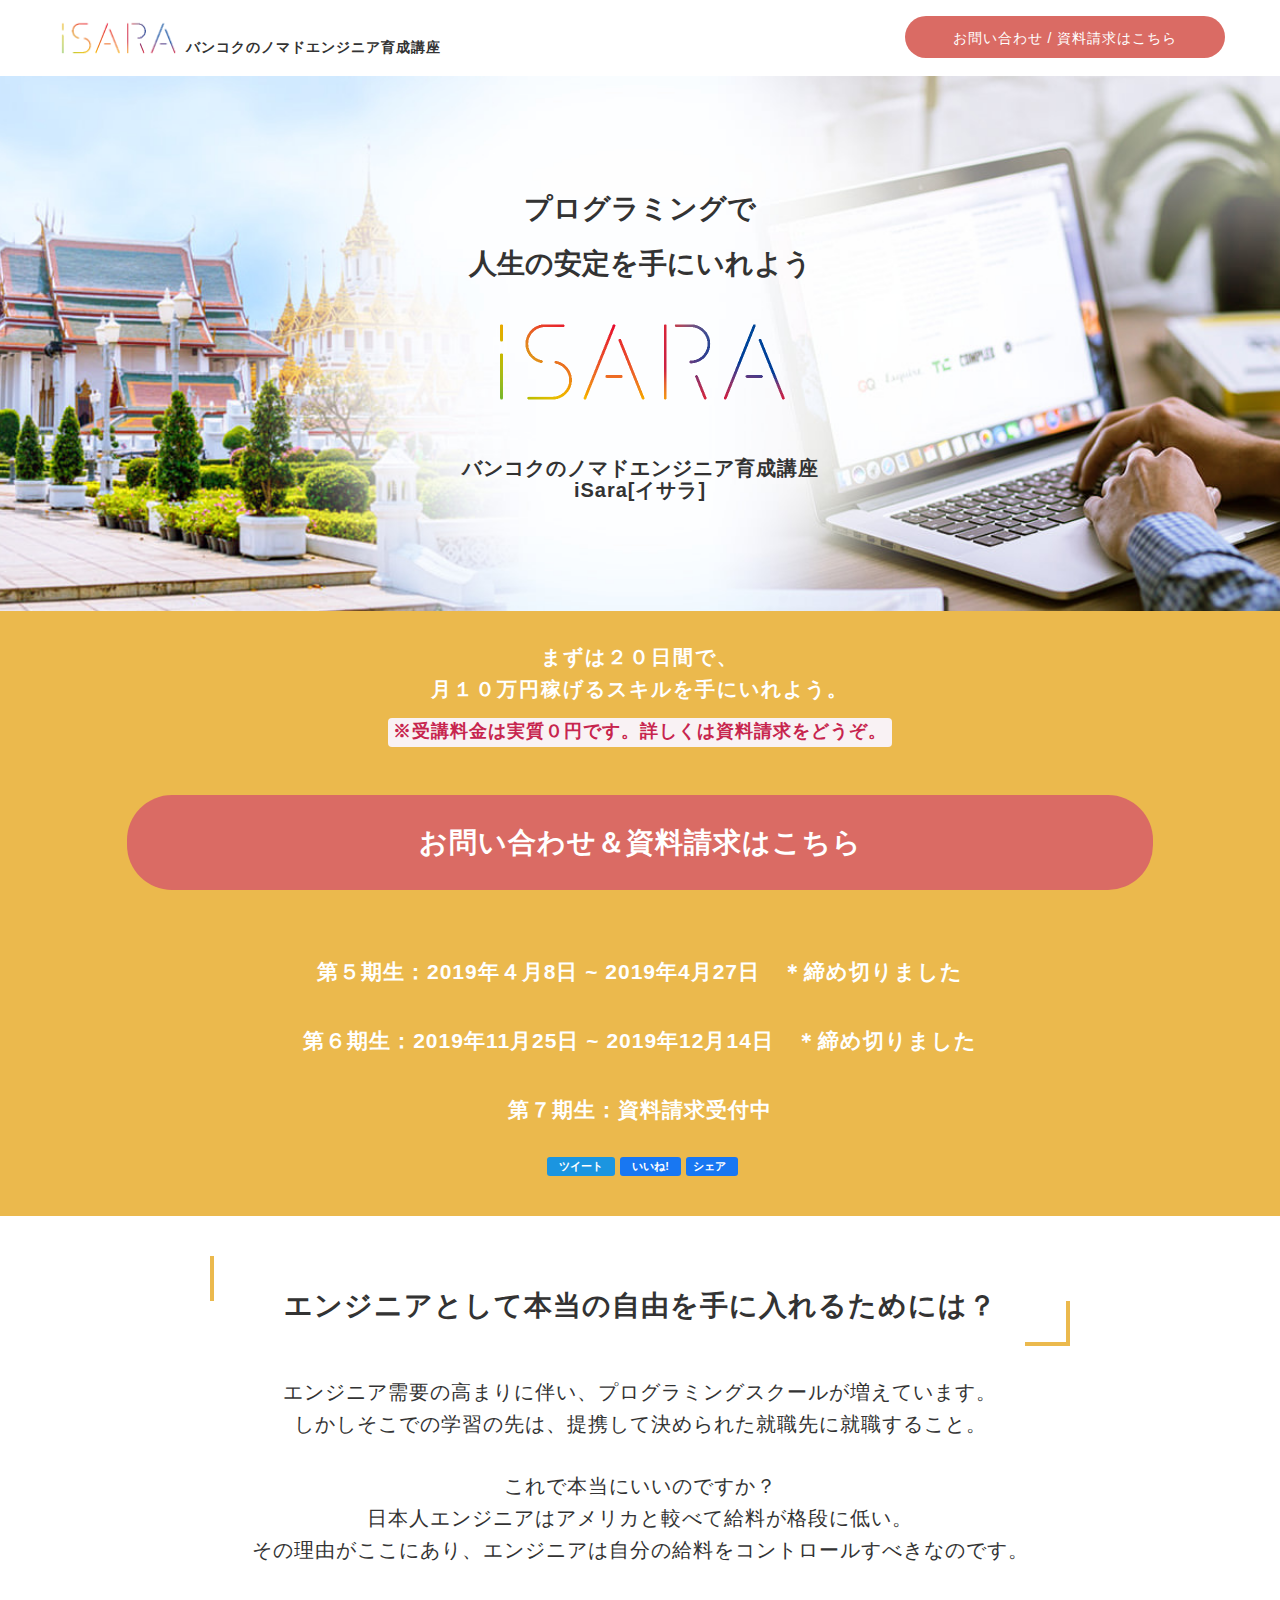
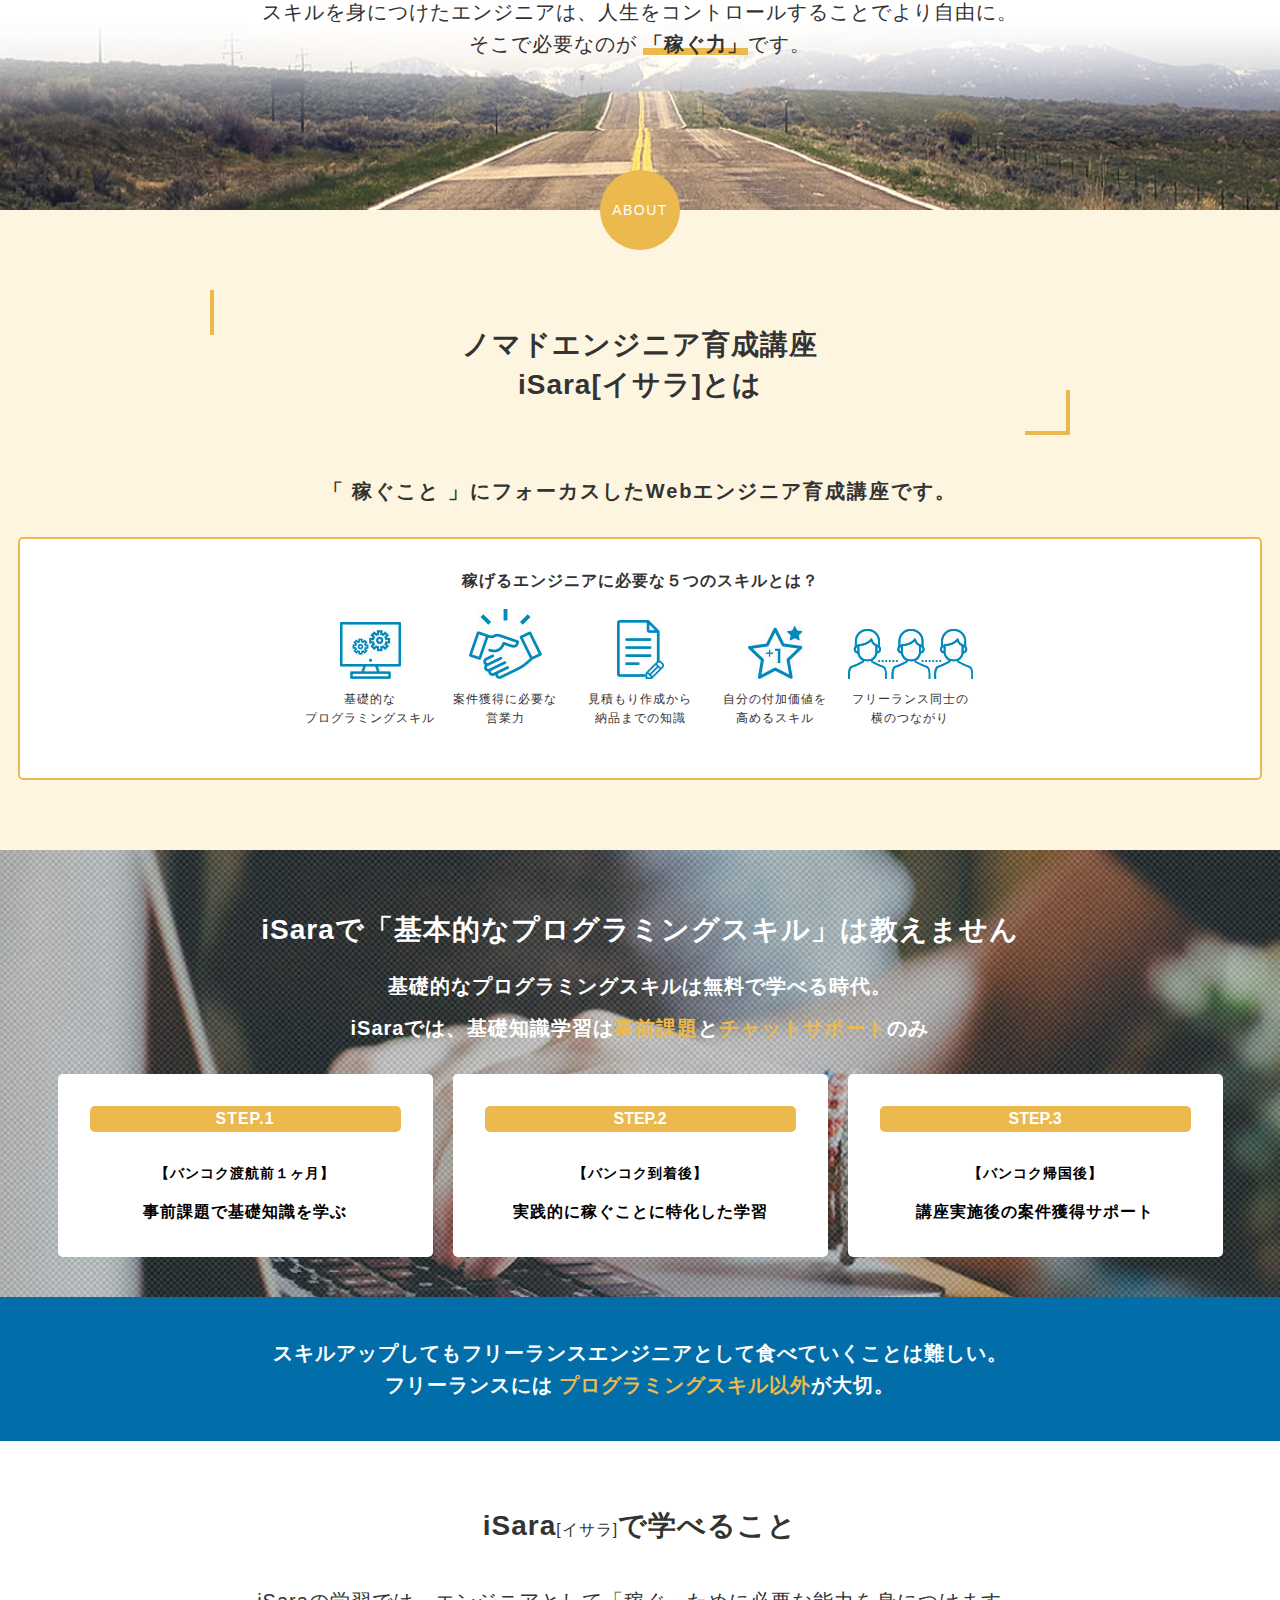
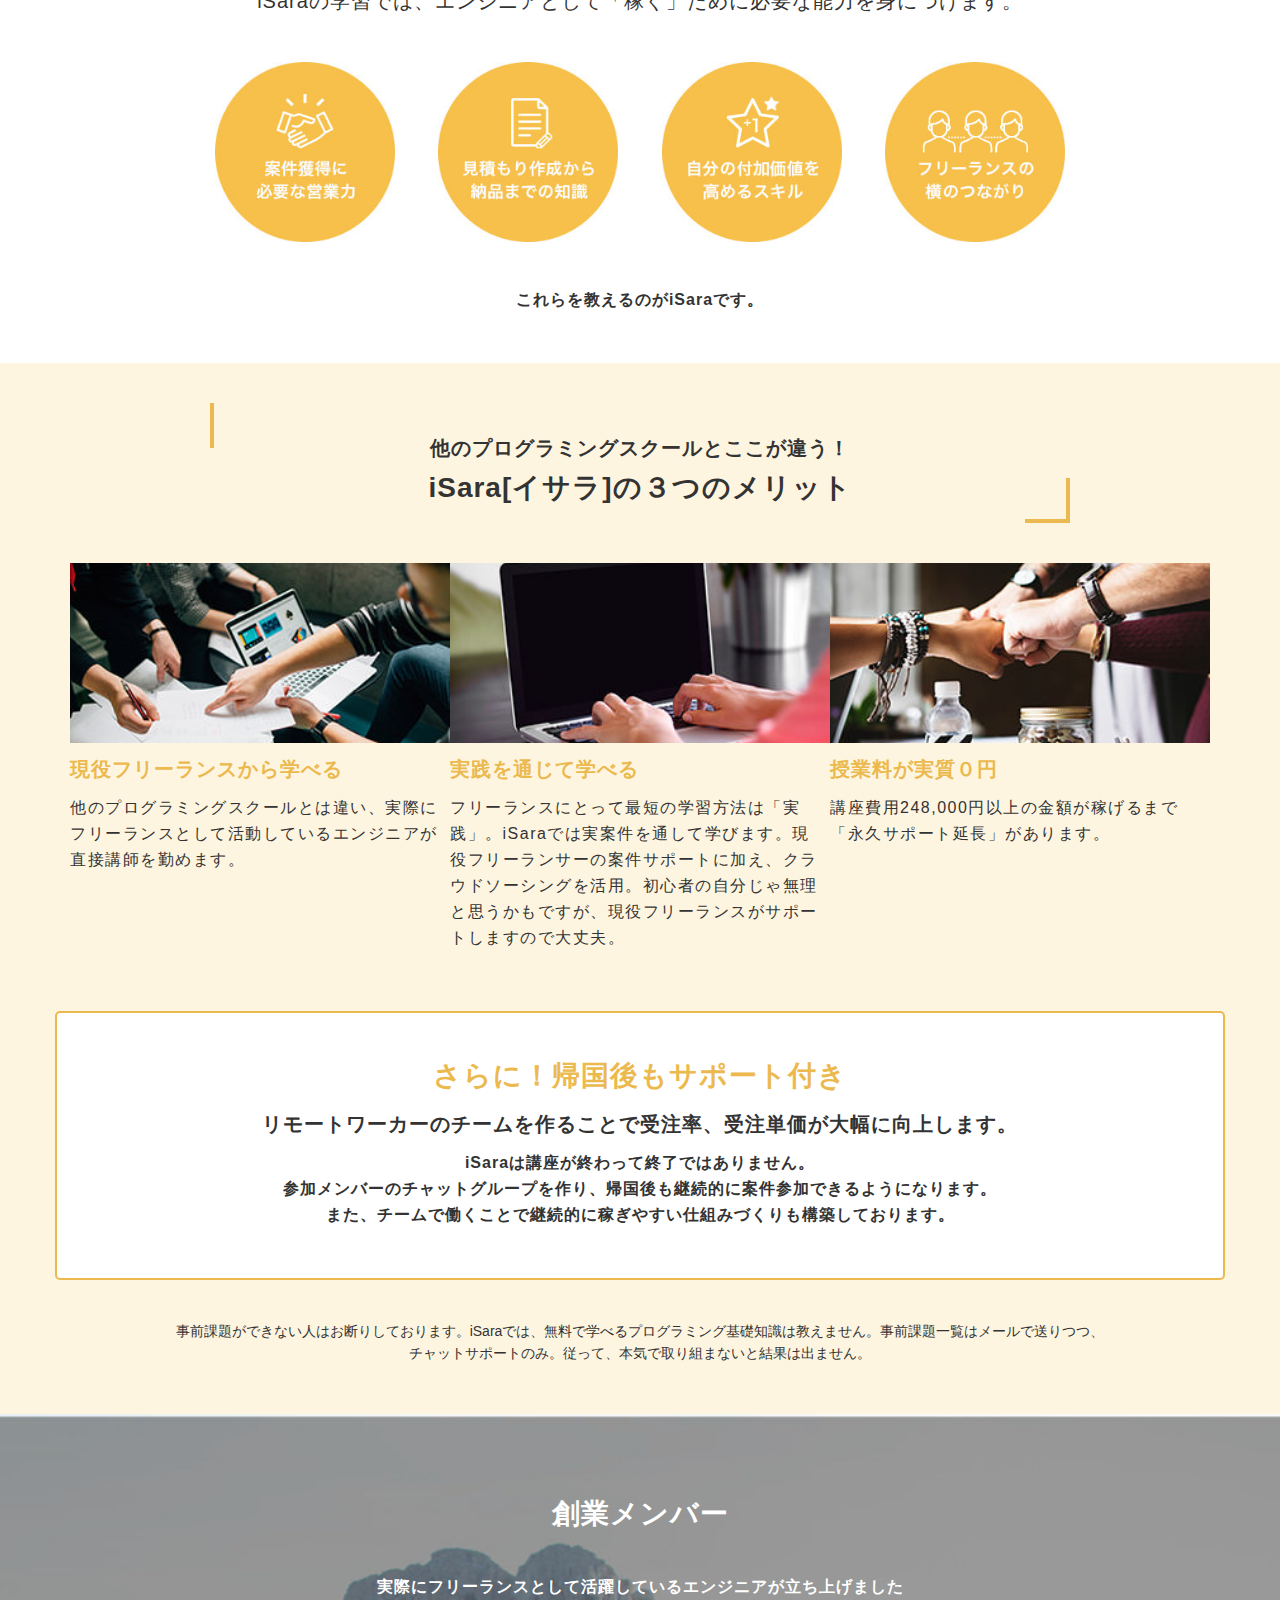
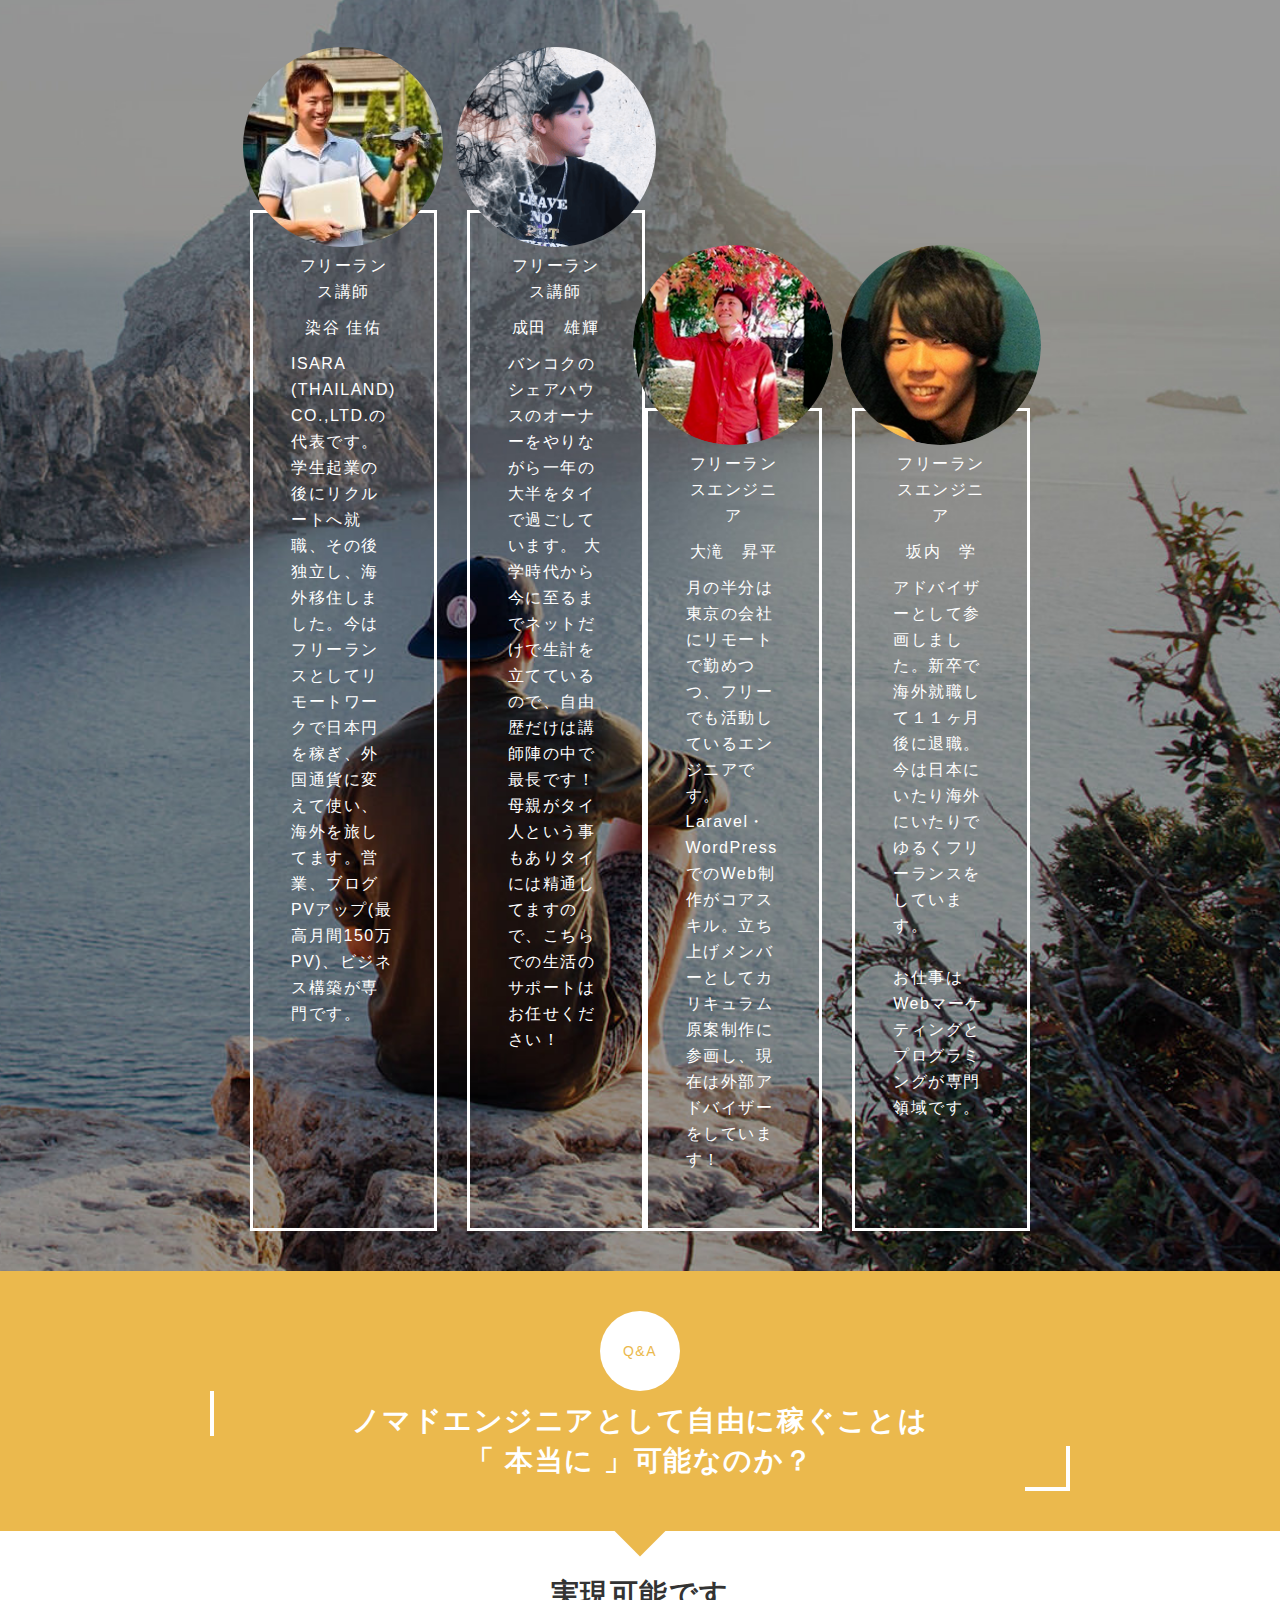
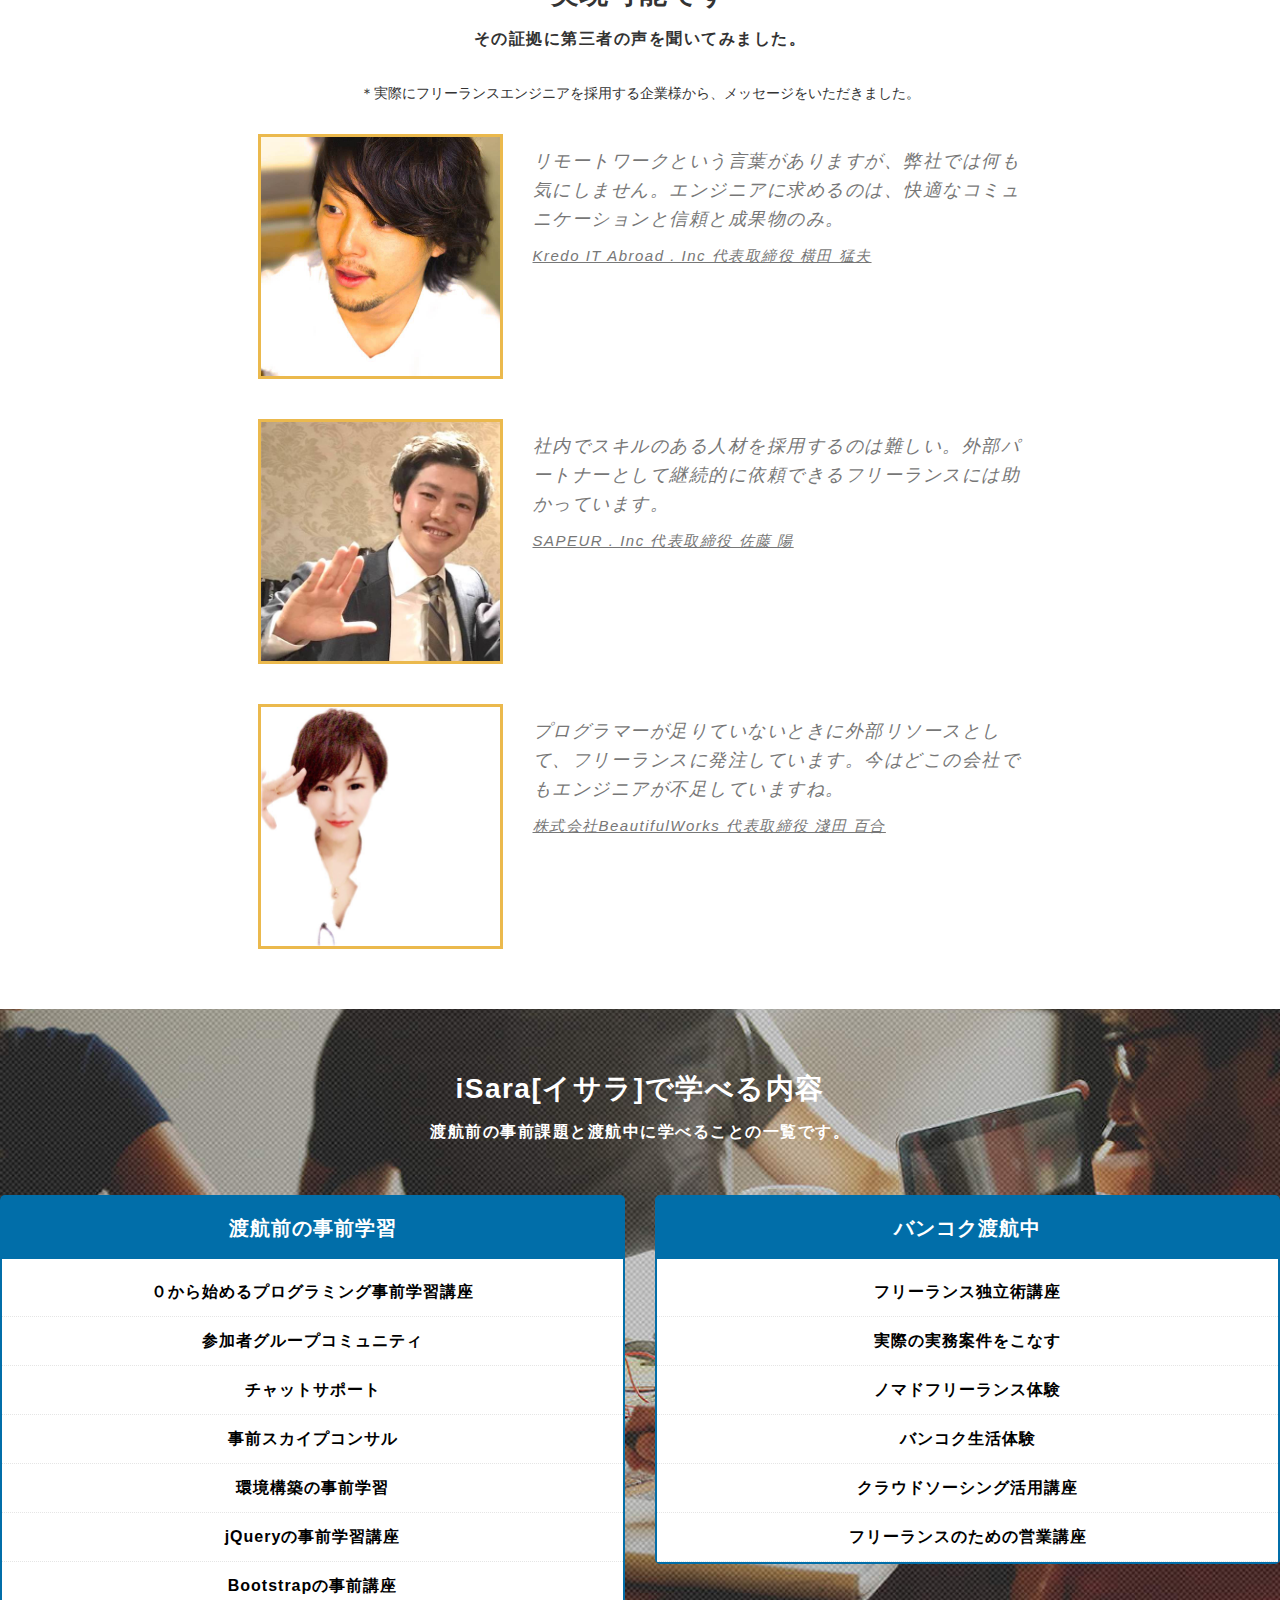
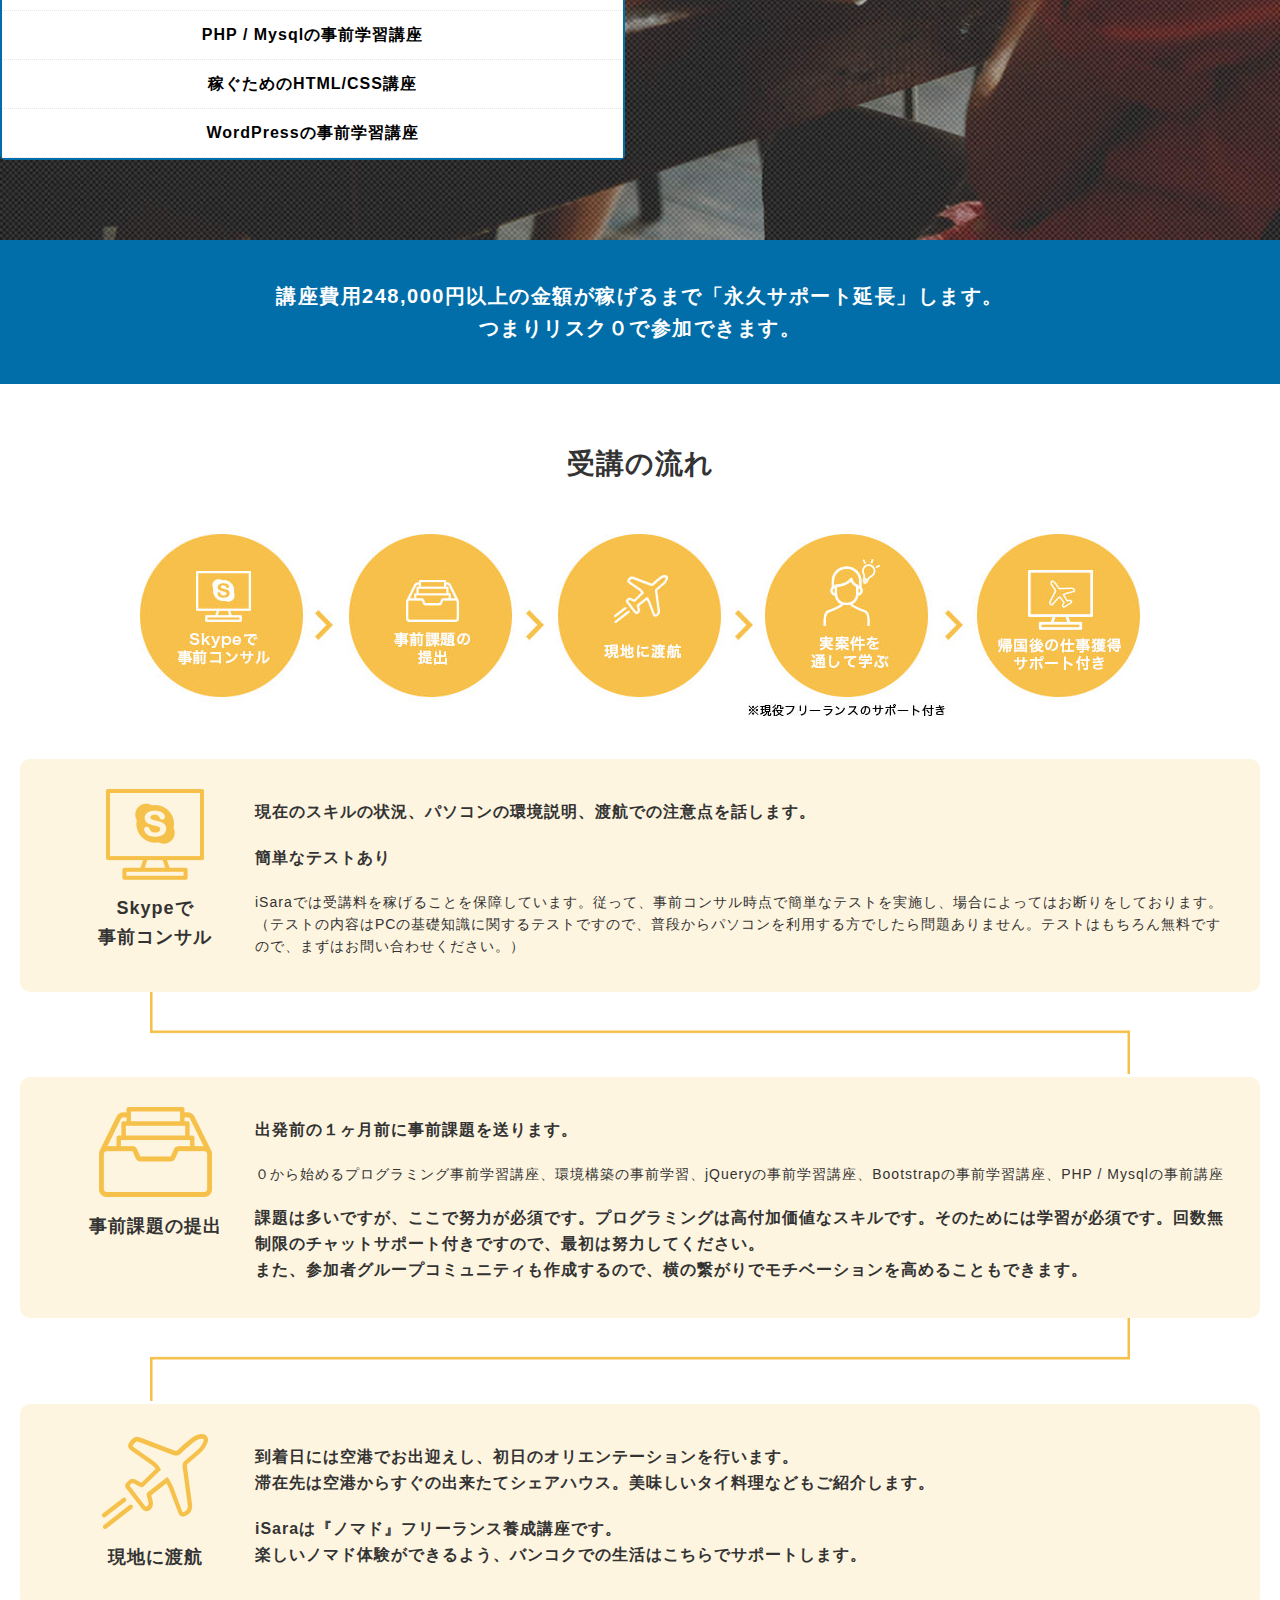
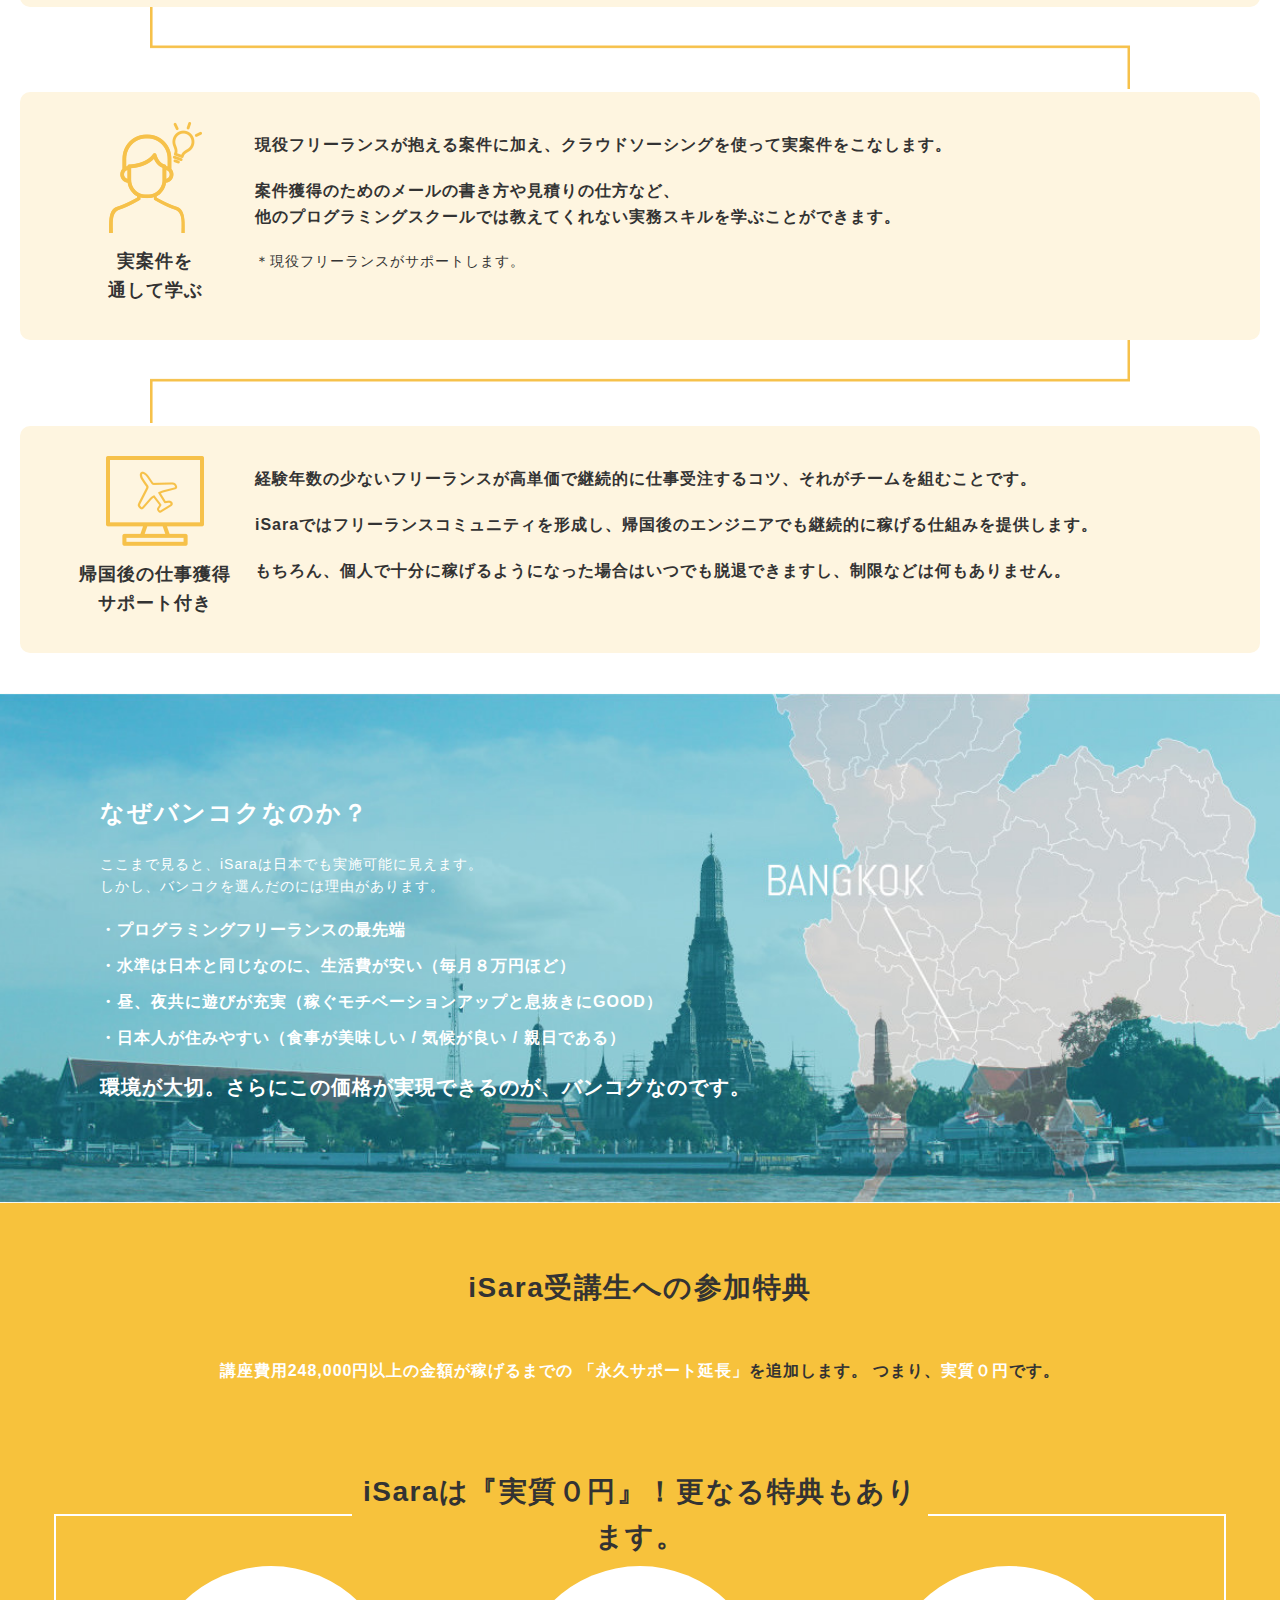
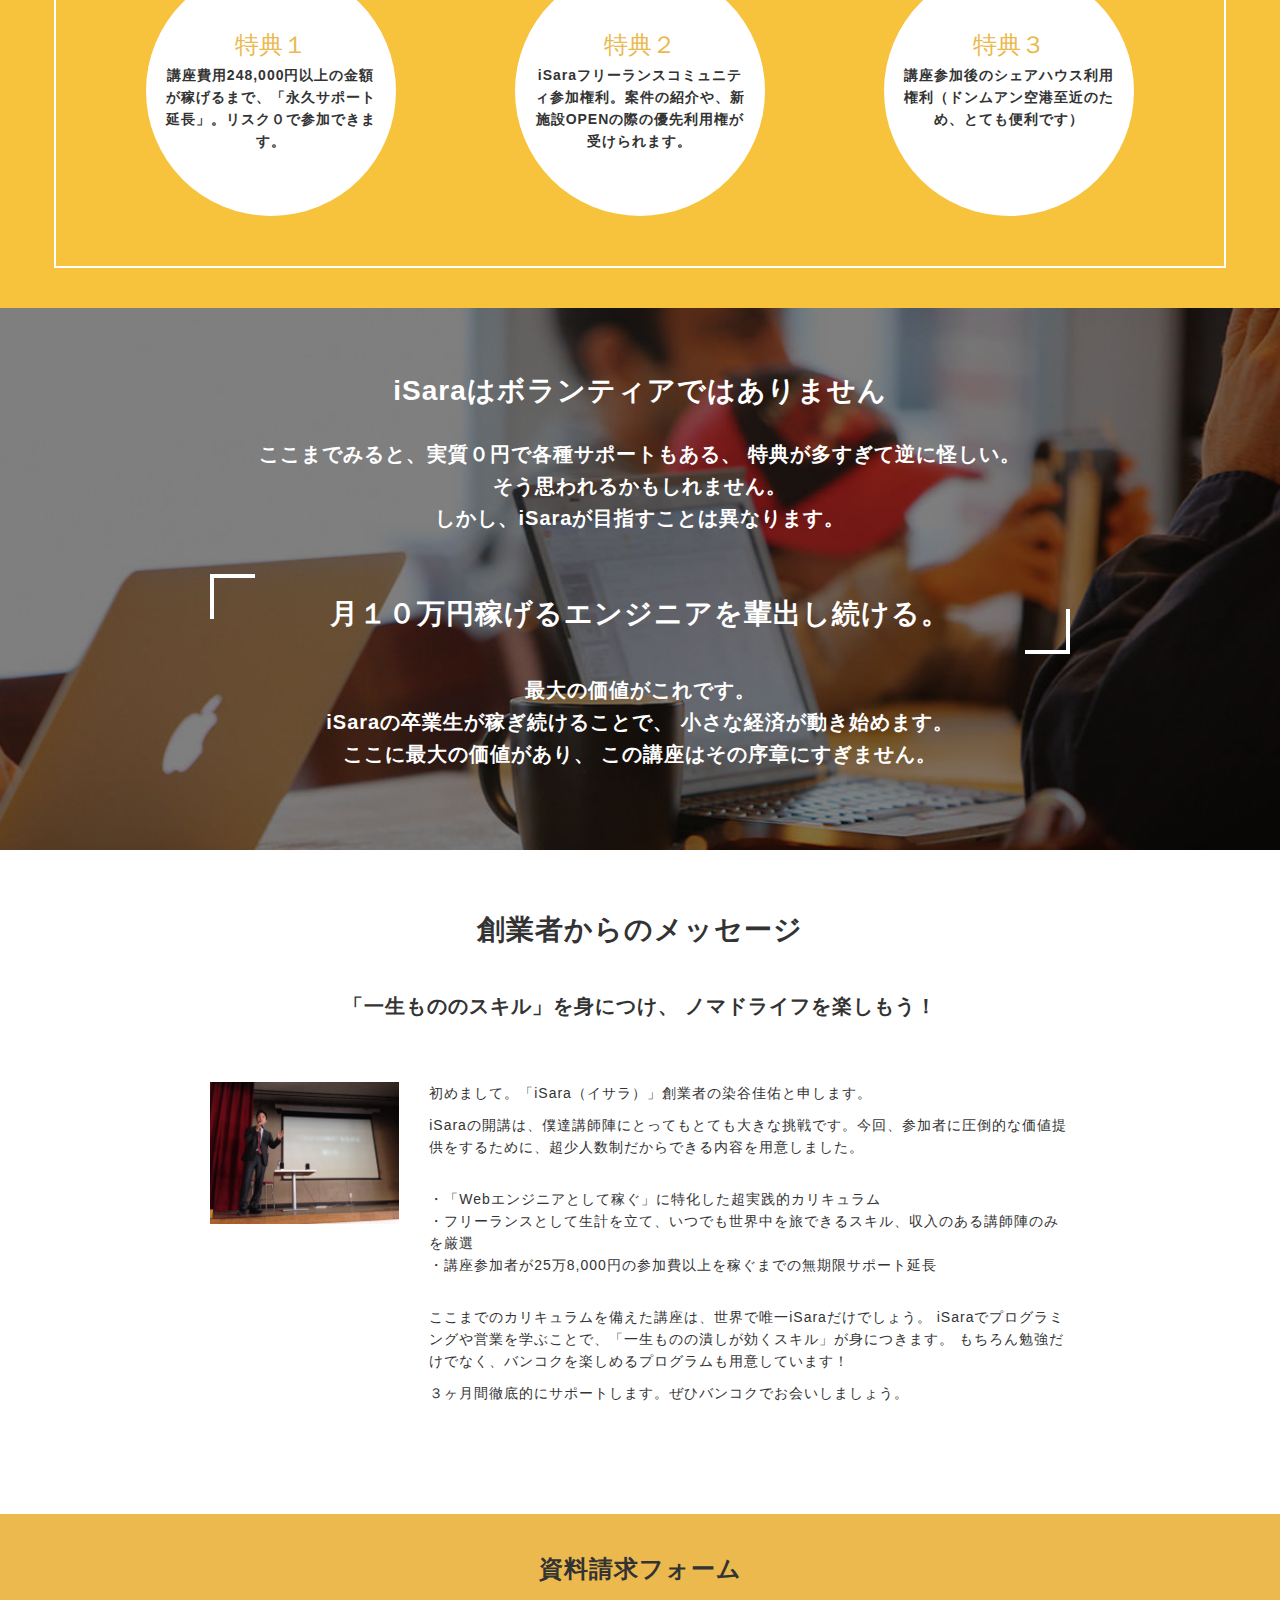
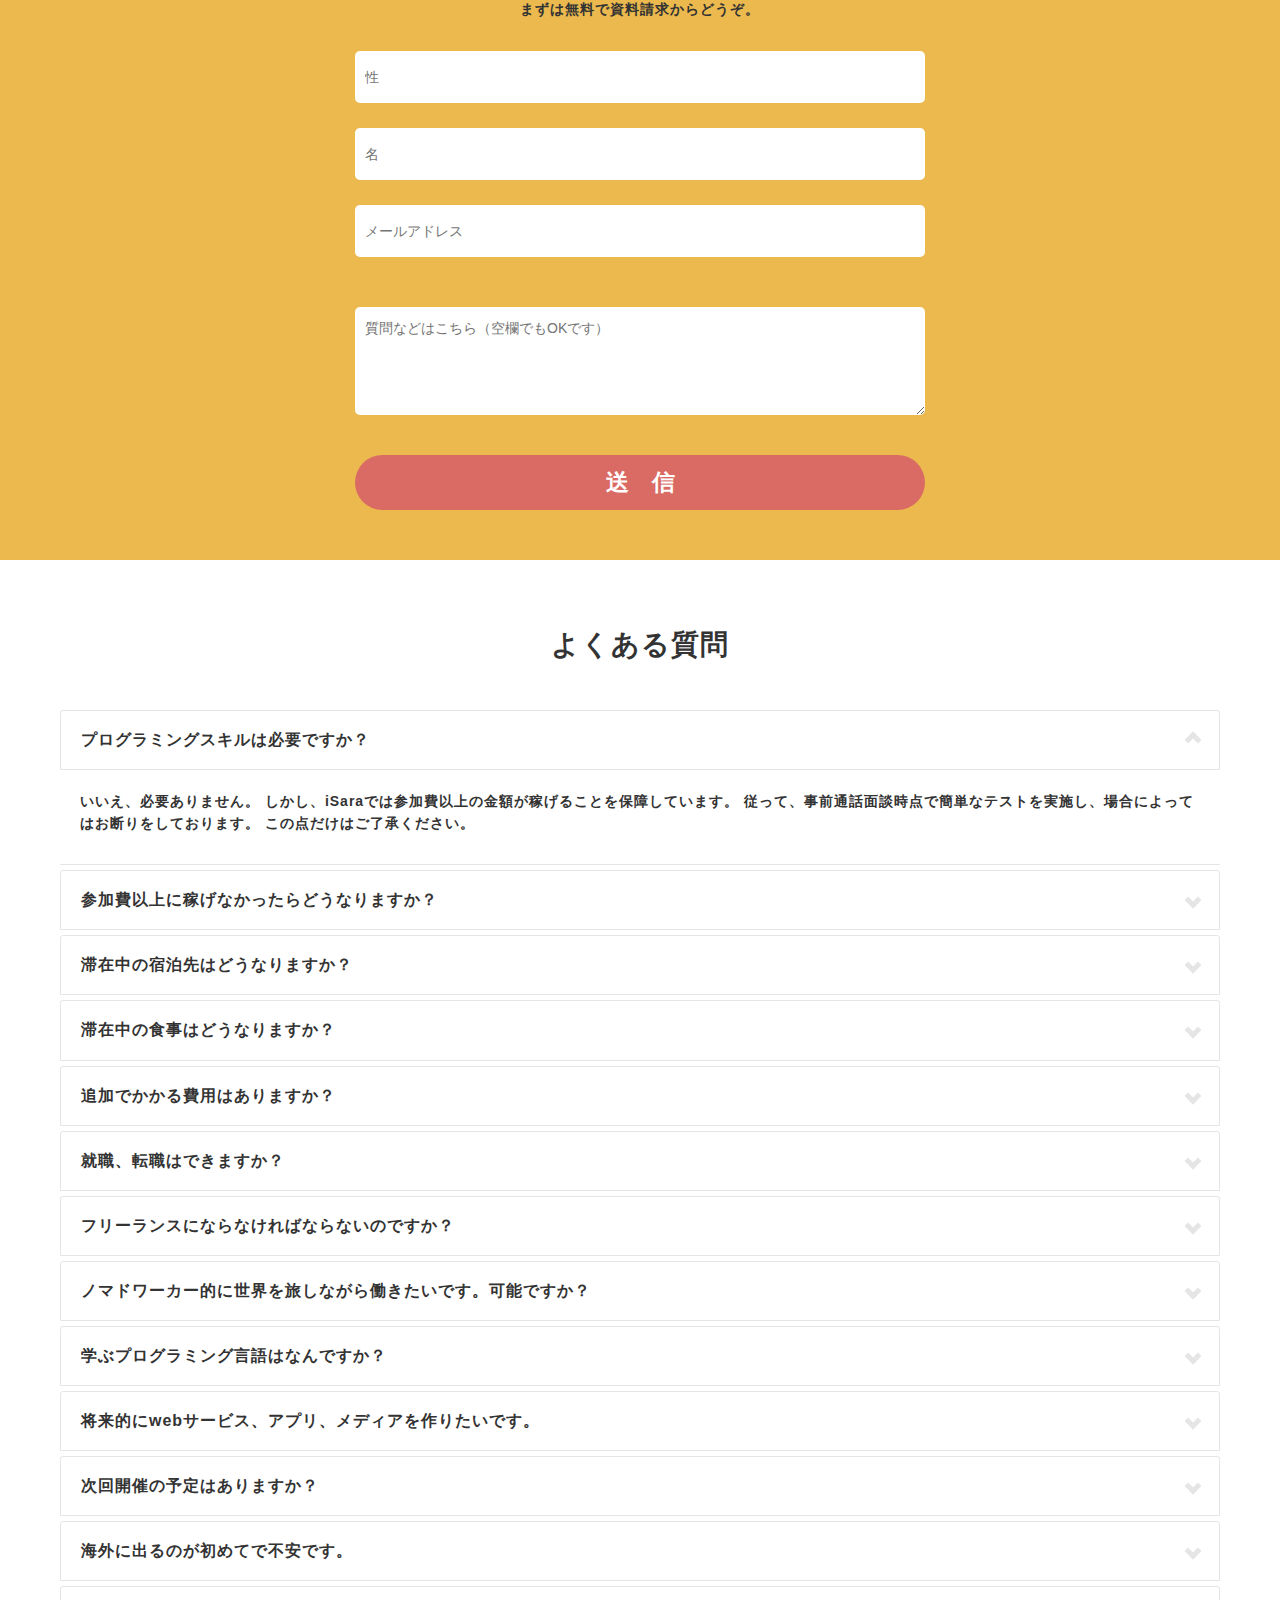
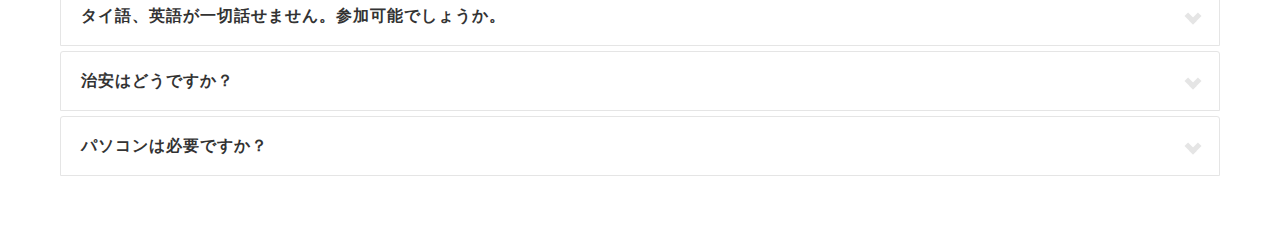
==== commit 65d48ebb: "page18 pc途中" ====
--- a/iSara/index.html
+++ b/iSara/index.html
@@ -552,13 +552,12 @@
         <h2 class="ttl-page18-02 s-ls1"><i class="far fa-envelope-open"></i>よくある質問</h2>
         <ul id="accordion-page18" class="list-page18">
           <li class="item">
-
             <h3 class="card-header ttl-page18-03" data-toggle="collapse" data-target="#card-body-page18-01" aria-expanded="true" aria-controls="card-body-page18-01">
               <i class="far fa-question-circle"></i>
-              <span>プログラミングスキルは必要ですか？</span>
-              <div class="arrow-cmn arrow-page18"></div>
-            </h3>
-            <div id="card-body-page18-01" class="collapse" data-parent="#accordion-page18">
+              <span class="txt">プログラミングスキルは必要ですか？</span>
+              <div class="arrow-cmn arrow-page18"></div>
+            </h3>
+            <div id="card-body-page18-01" class="collapse">
               <div class="card-body card-body-page18">
                 <p class="txt-page18-card">
                   いいえ、必要ありません。
@@ -573,10 +572,10 @@
           <li class="item">
             <h3 class="card-header ttl-page18-03" data-toggle="collapse" data-target="#card-body-page18-02" aria-expanded="true" aria-controls="card-body-page18-02">
               <i class="far fa-question-circle"></i>
-              <span>参加費以上に稼げなかったらどうなりますか？</span>
-              <div class="arrow-cmn arrow-page18"></div>
-            </h3>
-            <div id="card-body-page18-02" class="collapse" data-parent="#accordion-page18">
+              <span class="txt">参加費以上に稼げなかったらどうなりますか？</span>
+              <div class="arrow-cmn arrow-page18"></div>
+            </h3>
+            <div id="card-body-page18-02" class="collapse">
               <div class="card-body card-body-page18">
                 <p class="txt-page18-card">
                   参加費である258,000円以上の金額をトータルで稼ぐまで、
@@ -591,10 +590,10 @@
           <li class="item">
             <h3 class="card-header ttl-page18-03" data-toggle="collapse" data-target="#card-body-page18-03" aria-expanded="true" aria-controls="card-body-page18-03">
               <i class="far fa-question-circle"></i>
-              <span>滞在中の宿泊先はどうなりますか？</span>
-              <div class="arrow-cmn arrow-page18"></div>
-            </h3>
-            <div id="card-body-page18-03" class="collapse" data-parent="#accordion-page18">
+              <span class="txt">滞在中の宿泊先はどうなりますか？</span>
+              <div class="arrow-cmn arrow-page18"></div>
+            </h3>
+            <div id="card-body-page18-03" class="collapse">
               <div class="card-body card-body-page18">
                 <p class="txt-page18-card">
                   宿泊費用が必要ですが、
@@ -607,10 +606,10 @@
           <li class="item">
             <h3 class="card-header ttl-page18-03" data-toggle="collapse" data-target="#card-body-page18-04" aria-expanded="true" aria-controls="card-body-page18-04">
               <i class="far fa-question-circle"></i>
-              <span>滞在中の食事はどうなりますか？</span>
-              <div class="arrow-cmn arrow-page18"></div>
-            </h3>
-            <div id="card-body-page18-04" class="collapse" data-parent="#accordion-page18">
+              <span class="txt">滞在中の食事はどうなりますか？</span>
+              <div class="arrow-cmn arrow-page18"></div>
+            </h3>
+            <div id="card-body-page18-04" class="collapse">
               <div class="card-body card-body-page18">
                 <p class="txt-page18-card">
                   拠点となる新築シェアハウスの周辺に、
@@ -624,10 +623,10 @@
           <li class="item">
             <h3 class="card-header ttl-page18-03" data-toggle="collapse" data-target="#card-body-page18-05" aria-expanded="true" aria-controls="card-body-page18-05">
               <i class="far fa-question-circle"></i>
-              <span>追加でかかる費用はありますか？</span>
-              <div class="arrow-cmn arrow-page18"></div>
-            </h3>
-            <div id="card-body-page18-05" class="collapse" data-parent="#accordion-page18">
+              <span class="txt">追加でかかる費用はありますか？</span>
+              <div class="arrow-cmn arrow-page18"></div>
+            </h3>
+            <div id="card-body-page18-05" class="collapse">
               <div class="card-body card-body-page18">
                 <p class="txt-page18-card">
                   宿泊費（トータル20000円）と食費（一食150円程度）くらいです。
@@ -639,10 +638,10 @@
           <li class="item">
             <h3 class="card-header ttl-page18-03" data-toggle="collapse" data-target="#card-body-page18-06" aria-expanded="true" aria-controls="card-body-page18-06">
               <i class="far fa-question-circle"></i>
-              <span>就職、転職はできますか？</span>
-              <div class="arrow-cmn arrow-page18"></div>
-            </h3>
-            <div id="card-body-page18-06" class="collapse" data-parent="#accordion-page18">
+              <span class="txt">就職、転職はできますか？</span>
+              <div class="arrow-cmn arrow-page18"></div>
+            </h3>
+            <div id="card-body-page18-06" class="collapse">
               <div class="card-body card-body-page18">
                 <p class="txt-page18-card">
                   DODAの調査によると、2017年のエンジニアの求人倍率は7.5倍です。
@@ -657,10 +656,10 @@
           <li class="item">
             <h3 class="card-header ttl-page18-03" data-toggle="collapse" data-target="#card-body-page18-07" aria-expanded="true" aria-controls="card-body-page18-07">
               <i class="far fa-question-circle"></i>
-              <span>フリーランスにならなければならないのですか？</span>
-              <div class="arrow-cmn arrow-page18"></div>
-            </h3>
-            <div id="card-body-page18-07" class="collapse" data-parent="#accordion-page18">
+              <span class="txt">フリーランスにならなければならないのですか？</span>
+              <div class="arrow-cmn arrow-page18"></div>
+            </h3>
+            <div id="card-body-page18-07" class="collapse">
               <div class="card-body card-body-page18">
                 <p class="txt-page18-card">
                   いいえ、必ずフリーランスにならないといけないわけではありません。 
@@ -673,10 +672,10 @@
           <li class="item">
             <h3 class="card-header ttl-page18-03" data-toggle="collapse" data-target="#card-body-page18-08" aria-expanded="true" aria-controls="card-body-page18-08">
               <i class="far fa-question-circle"></i>
-              <span>ノマドワーカー的に世界を旅しながら働きたいです。可能ですか？</span>
-              <div class="arrow-cmn arrow-page18"></div>
-            </h3>
-            <div id="card-body-page18-08" class="collapse" data-parent="#accordion-page18">
+              <span class="txt">ノマドワーカー的に世界を旅しながら働きたいです。可能ですか？</span>
+              <div class="arrow-cmn arrow-page18"></div>
+            </h3>
+            <div id="card-body-page18-08" class="collapse">
               <div class="card-body card-body-page18">
                 <p class="txt-page18-card">
                   きちんと努力し、スキルを身に着けることができれば可能です。
@@ -690,10 +689,10 @@
           <li class="item">
             <h3 class="card-header ttl-page18-03" data-toggle="collapse" data-target="#card-body-page18-09" aria-expanded="true" aria-controls="card-body-page18-09">
               <i class="far fa-question-circle"></i>
-              <span>学ぶプログラミング言語はなんですか？</span>
-              <div class="arrow-cmn arrow-page18"></div>
-            </h3>
-            <div id="card-body-page18-09" class="collapse" data-parent="#accordion-page18">
+              <span class="txt">学ぶプログラミング言語はなんですか？</span>
+              <div class="arrow-cmn arrow-page18"></div>
+            </h3>
+            <div id="card-body-page18-09" class="collapse">
               <div class="card-body card-body-page18">
                 <p class="txt-page18-card">
                   HTML / CSS / PHPを学びます。どの言語も需要が高いです。
@@ -705,10 +704,10 @@
           <li class="item">
             <h3 class="card-header ttl-page18-03" data-toggle="collapse" data-target="#card-body-page18-10" aria-expanded="true" aria-controls="card-body-page18-10">
               <i class="far fa-question-circle"></i>
-              <span>将来的にwebサービス、アプリ、メディアを作りたいです。</span>
-              <div class="arrow-cmn arrow-page18"></div>
-            </h3>
-            <div id="card-body-page18-10" class="collapse" data-parent="#accordion-page18">
+              <span class="txt">将来的にwebサービス、アプリ、メディアを作りたいです。</span>
+              <div class="arrow-cmn arrow-page18"></div>
+            </h3>
+            <div id="card-body-page18-10" class="collapse">
               <div class="card-body card-body-page18">
                 <p class="txt-page18-card">
                   経験してる講師がいますよ。大丈夫です。
@@ -720,10 +719,10 @@
           <li class="item">
             <h3 class="card-header ttl-page18-03" data-toggle="collapse" data-target="#card-body-page18-11" aria-expanded="true" aria-controls="card-body-page18-11">
               <i class="far fa-question-circle"></i>
-              <span>次回開催の予定はありますか？</span>
-              <div class="arrow-cmn arrow-page18"></div>
-            </h3>
-            <div id="card-body-page18-11" class="collapse" data-parent="#accordion-page18">
+              <span class="txt">次回開催の予定はありますか？</span>
+              <div class="arrow-cmn arrow-page18"></div>
+            </h3>
+            <div id="card-body-page18-11" class="collapse">
               <div class="card-body card-body-page18">
                 <p class="txt-page18-card">
                   未定です。まずはお問合せください。
@@ -735,10 +734,10 @@
           <li class="item">
             <h3 class="card-header ttl-page18-03" data-toggle="collapse" data-target="#card-body-page18-12" aria-expanded="true" aria-controls="card-body-page18-12">
               <i class="far fa-question-circle"></i>
-              <span>海外に出るのが初めてで不安です。</span>
-              <div class="arrow-cmn arrow-page18"></div>
-            </h3>
-            <div id="card-body-page18-12" class="collapse" data-parent="#accordion-page18">
+              <span class="txt">海外に出るのが初めてで不安です。</span>
+              <div class="arrow-cmn arrow-page18"></div>
+            </h3>
+            <div id="card-body-page18-12" class="collapse">
               <div class="card-body card-body-page18">
                 <p class="txt-page18-card">
                   講師陣が現地での生活をサポートしますので安心してください。ただしパスポート取得は必要です。
@@ -750,10 +749,10 @@
           <li class="item">
             <h3 class="card-header ttl-page18-03" data-toggle="collapse" data-target="#card-body-page18-13" aria-expanded="true" aria-controls="card-body-page18-13">
               <i class="far fa-question-circle"></i>
-              <span>タイ語、英語が一切話せません。参加可能でしょうか。</span>
-              <div class="arrow-cmn arrow-page18"></div>
-            </h3>
-            <div id="card-body-page18-13" class="collapse" data-parent="#accordion-page18">
+              <span class="txt">タイ語、英語が一切話せません。参加可能でしょうか。</span>
+              <div class="arrow-cmn arrow-page18"></div>
+            </h3>
+            <div id="card-body-page18-13" class="collapse">
               <div class="card-body card-body-page18">
                 <p class="txt-page18-card">
                   タイ語スタッフ、英語スタッフがいるのでOKです。
@@ -766,10 +765,10 @@
           <li class="item">
             <h3 class="card-header ttl-page18-03" data-toggle="collapse" data-target="#card-body-page18-14" aria-expanded="true" aria-controls="card-body-page18-14">
               <i class="far fa-question-circle"></i>
-              <span>治安はどうですか？</span>
-              <div class="arrow-cmn arrow-page18"></div>
-            </h3>
-            <div id="card-body-page18-14" class="collapse" data-parent="#accordion-page18">
+              <span class="txt">治安はどうですか？</span>
+              <div class="arrow-cmn arrow-page18"></div>
+            </h3>
+            <div id="card-body-page18-14" class="collapse">
               <div class="card-body card-body-page18">
                 <p class="txt-page18-card">
                   バンコクは、東南アジアや南アジアの他の国の都市部と比べると、
@@ -783,10 +782,10 @@
           <li class="item">
             <h3 class="card-header ttl-page18-03" data-toggle="collapse" data-target="#card-body-page18-15" aria-expanded="true" aria-controls="card-body-page18-15">
               <i class="far fa-question-circle"></i>
-              <span>パソコンは必要ですか？</span>
-              <div class="arrow-cmn arrow-page18"></div>
-            </h3>
-            <div id="card-body-page18-15" class="collapse" data-parent="#accordion-page18">
+              <span class="txt">パソコンは必要ですか？</span>
+              <div class="arrow-cmn arrow-page18"></div>
+            </h3>
+            <div id="card-body-page18-15" class="collapse">
               <div class="card-body card-body-page18">
                 <p class="txt-page18-card">
                   はい。ノートPCのご用意が必要です。
@@ -795,51 +794,6 @@
             </div>
           </li>
         </ul>
-        <section>
-          <h3>プログラミングスキルは必要ですか？</h3>
-        </section>
-        <section>
-          <h3>参加費以上に稼げなかったらどうなりますか？</h3>
-        </section>
-        <section>
-          <h3>滞在中の宿泊先はどうなりますか？</h3>
-        </section>
-        <section>
-          <h3>滞在中の食事はどうなりますか？</h3>
-        </section>
-        <section>
-          <h3>追加でかかる費用はありますか？</h3>
-        </section>
-        <section>
-          <h3>就職、転職はできますか？</h3>
-        </section>
-        <section>
-          <h3>フリーランスにならなければならないのですか？</h3>
-        </section>
-        <section>
-          <h3>ノマドワーカー的に世界を旅しながら働きたいです。可能ですか？</h3>
-        </section>
-        <section>
-          <h3>学ぶプログラミング言語はなんですか？</h3>
-        </section>
-        <section>
-          <h3>将来的にwebサービス、アプリ、メディアを作りたいです。</h3>
-        </section>
-        <section>
-          <h3>次回開催の予定はありますか？</h3>
-        </section>
-        <section>
-          <h3>海外に出るのが初めてで不安です。</h3>
-        </section>
-        <section>
-          <h3>タイ語、英語が一切話せません。参加可能でしょうか。</h3>
-        </section>
-        <section>
-          <h3>治安はどうですか？</h3>
-        </section>
-        <section>
-          <h3>パソコンは必要ですか？</h3>
-        </section>
       </section>
     <!-- 19 -->
     </main>
--- a/iSara/css/base.css
+++ b/iSara/css/base.css
@@ -1932,11 +1932,14 @@
 }
 .ttl-page18-02 {
   font-size: 18px;
-  line-height: 2.22em;
+  line-height: 40px;
 }
 .list-page18 {
   margin-top: 25px;
   text-align: left;
+}
+.list-page18 > .item + .item {
+  margin-top: 5px;
 }
 .ttl-page18-03.card-header {
   padding: 10px;
@@ -1950,6 +1953,10 @@
 .ttl-page18-03>.far {
   color: #016ea9;
 }
+.ttl-page18-03 > .txt:hover {
+  text-decoration: underline;
+  cursor: pointer;
+}
 .arrow-page18 {
   border-bottom-color: #e5e5e5;
   border-right-color: #e5e5e5;
@@ -1960,4 +1967,34 @@
   font-size: 12px;
   line-height: 1.58em;
   letter-spacing: 1px;
+}
+@media screen and (min-width:769px) {
+  .sec-page18 {
+    padding: 65px 60px 60px;
+  }
+  .ttl-page18-02 {
+    font-size: 24px;
+  }
+  .list-page18 {
+    margin-top: 45px;
+  }
+  .ttl-page18-03.card-header {
+    font-size: 16px;
+    padding: 20px;
+  }
+  .arrow-page18 {
+    border-bottom-width: 5px;
+    border-right-width: 5px;
+    width: 12px;
+    height: 12px;
+  }
+  .card-body-page18 {
+    padding: 20px 20px 30px;
+    font-size: 14px;
+  }
+}
+@media screen and (min-width:1191px) {
+  .ttl-page18-02 {
+    font-size: 28px;
+  }
 }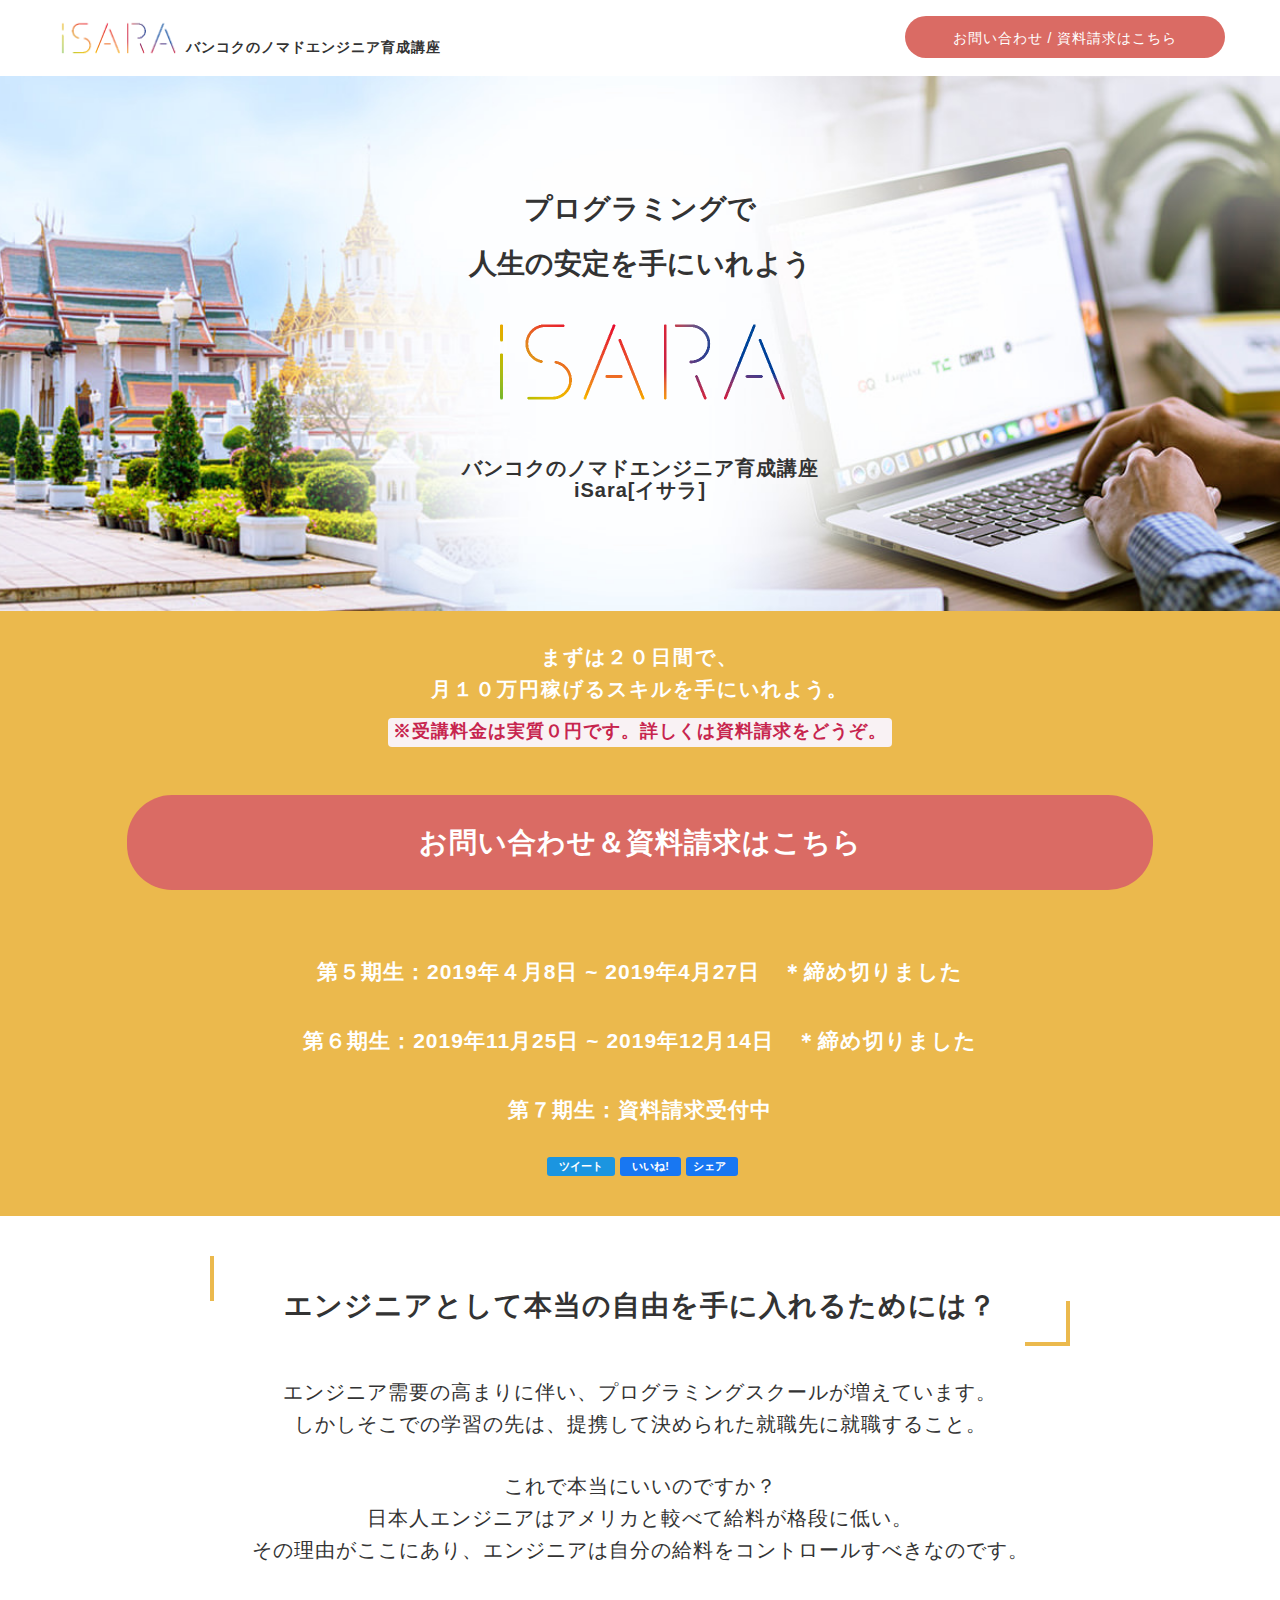
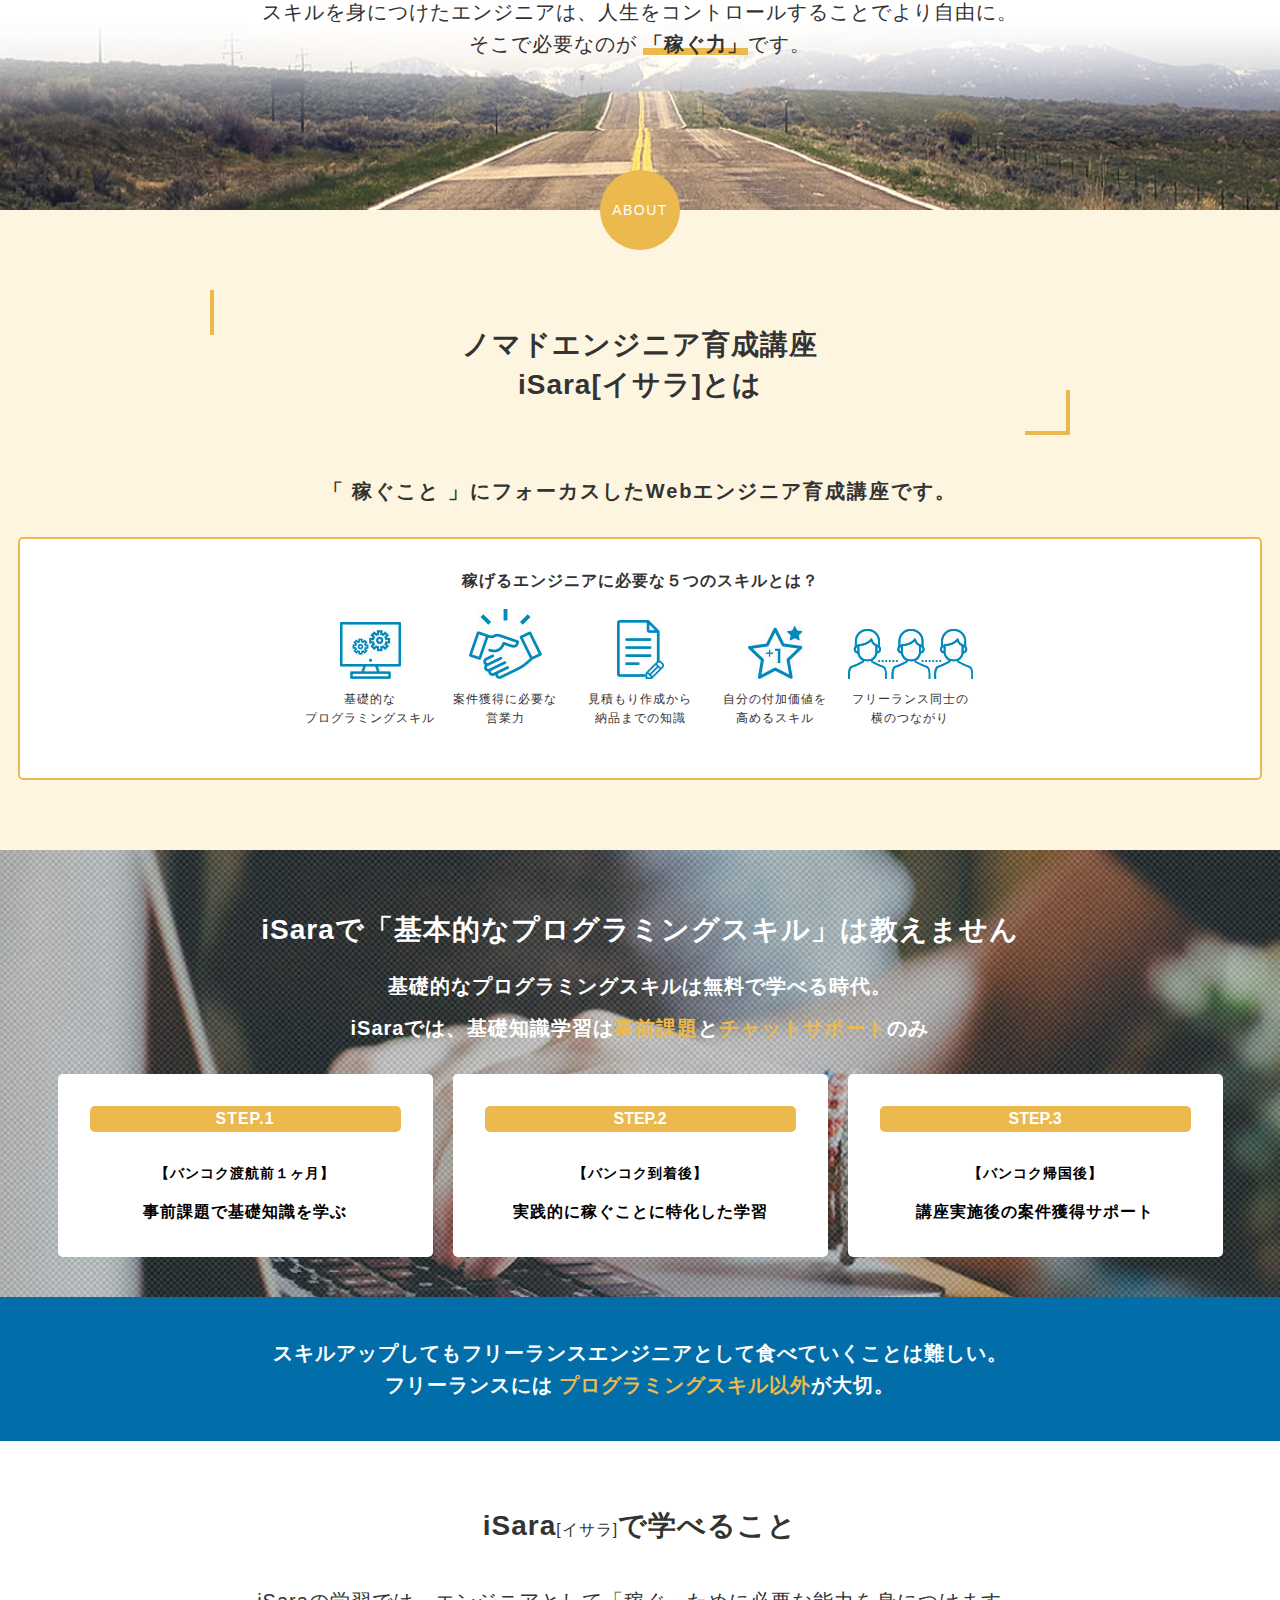
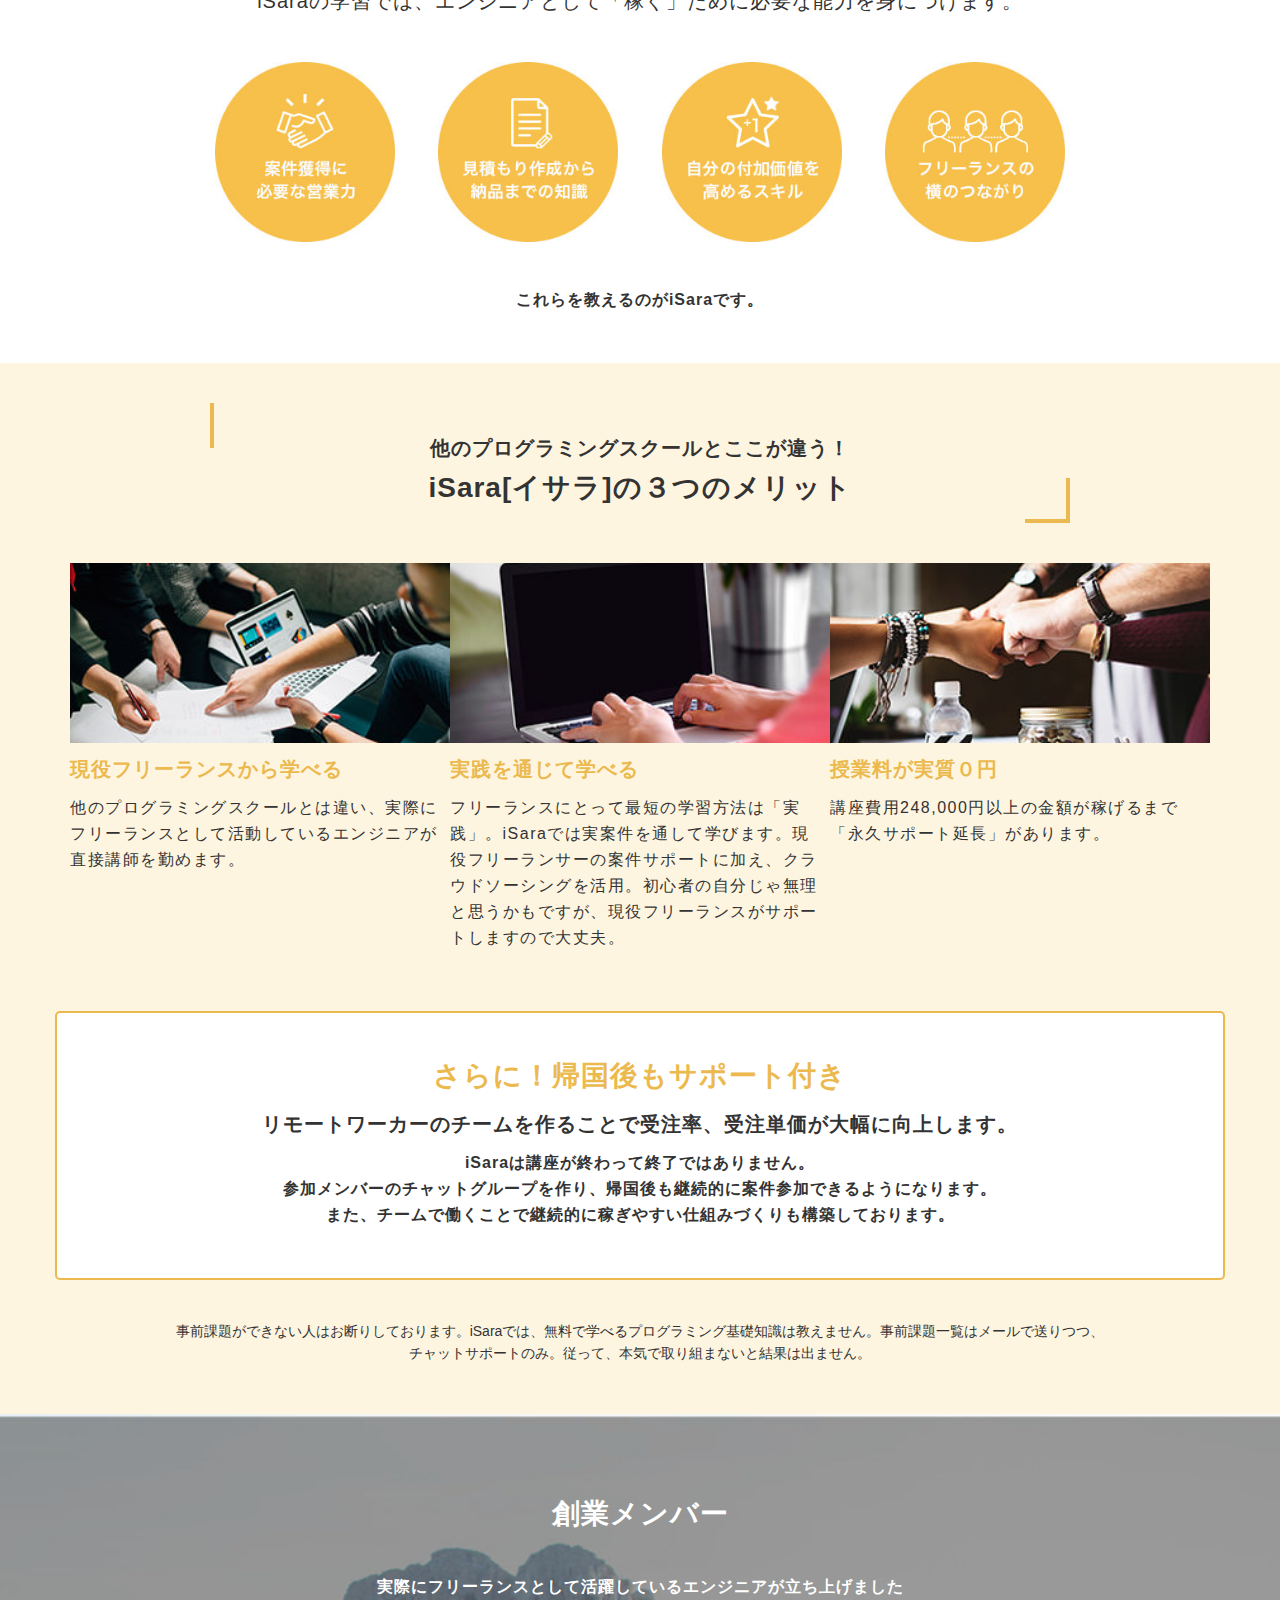
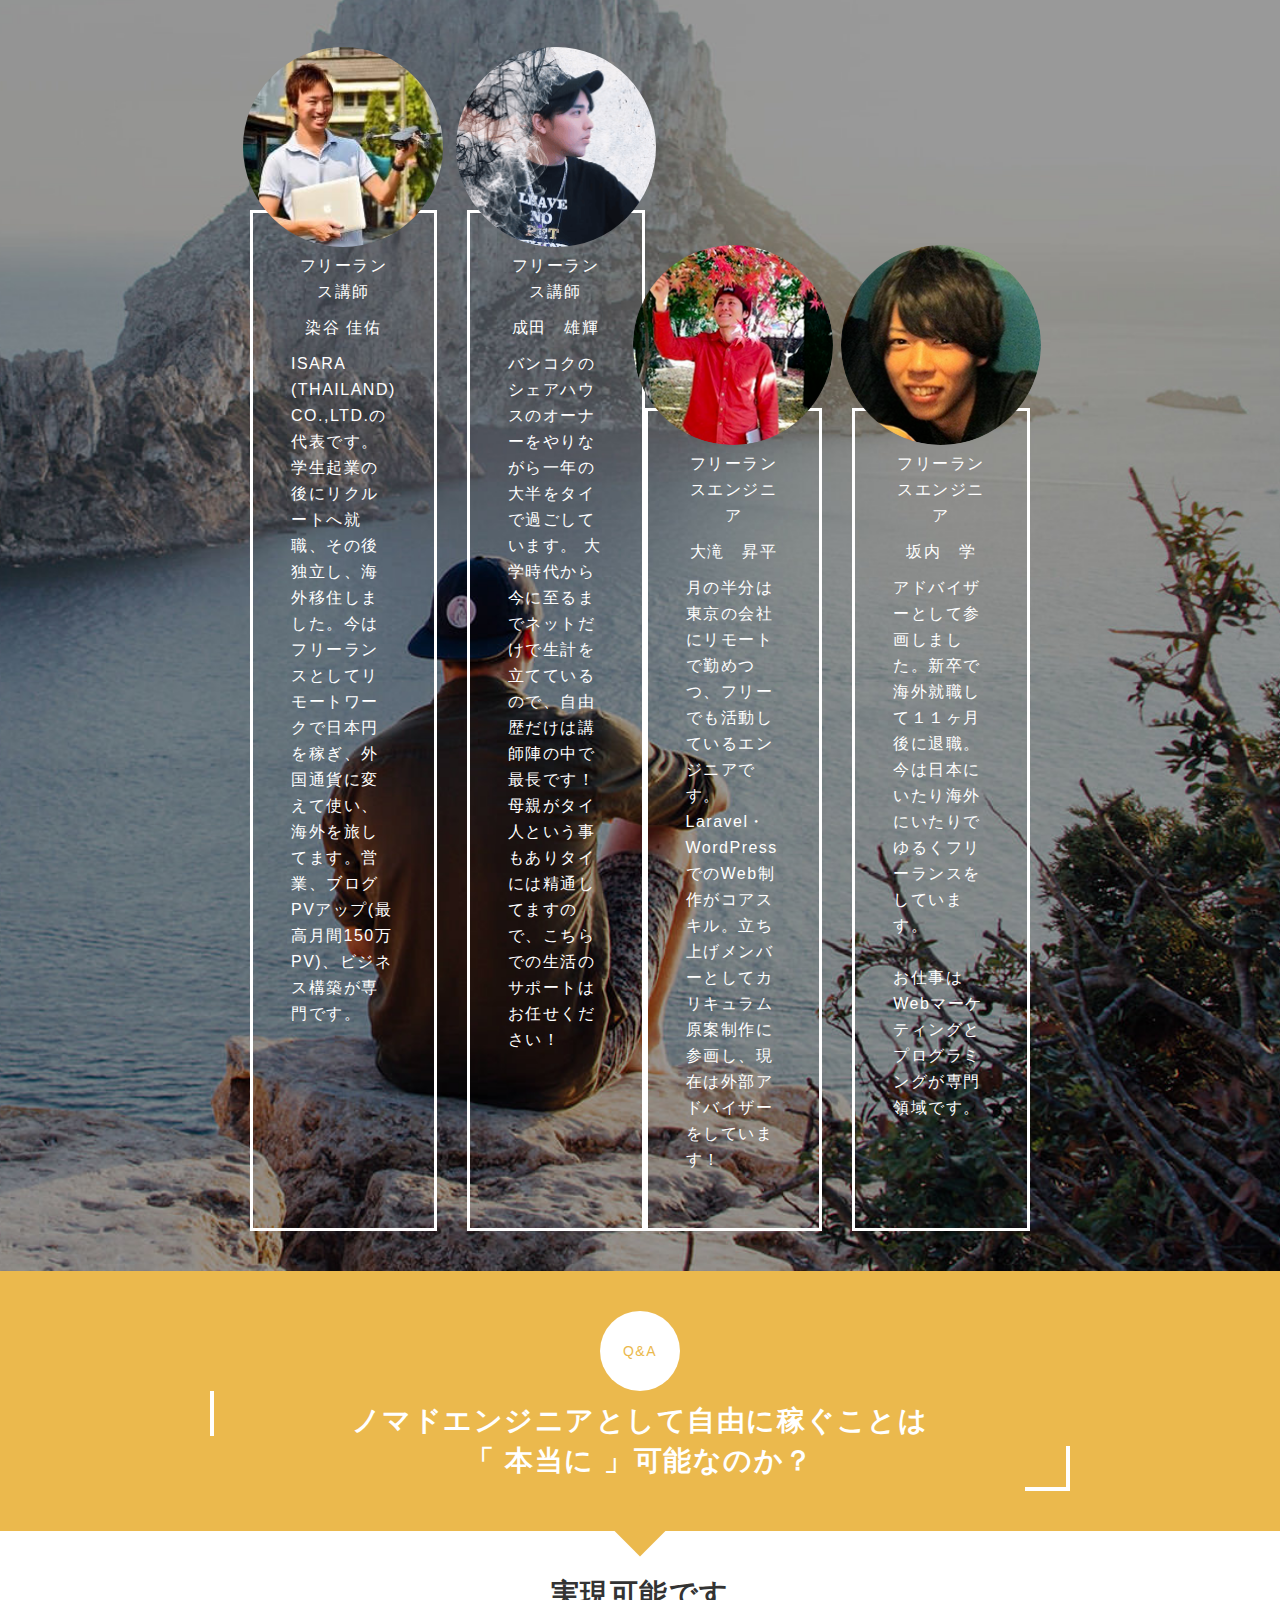
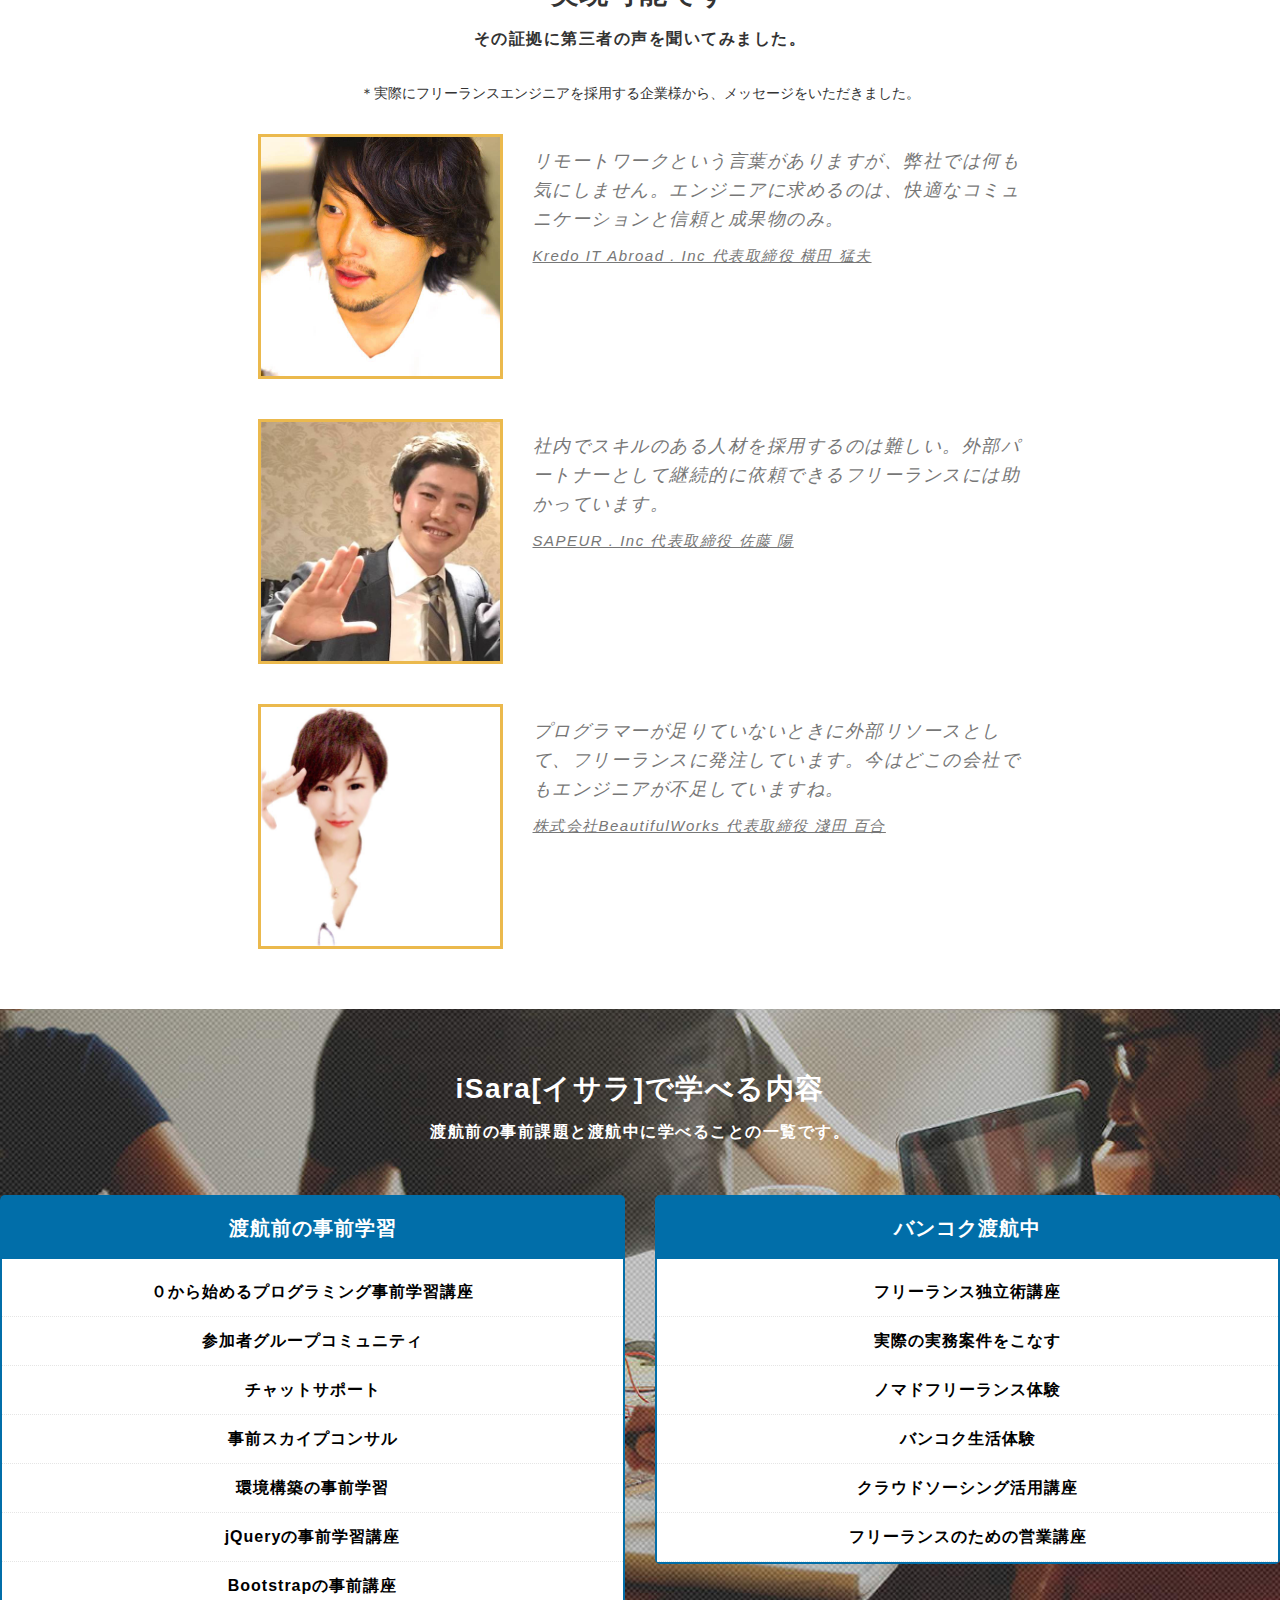
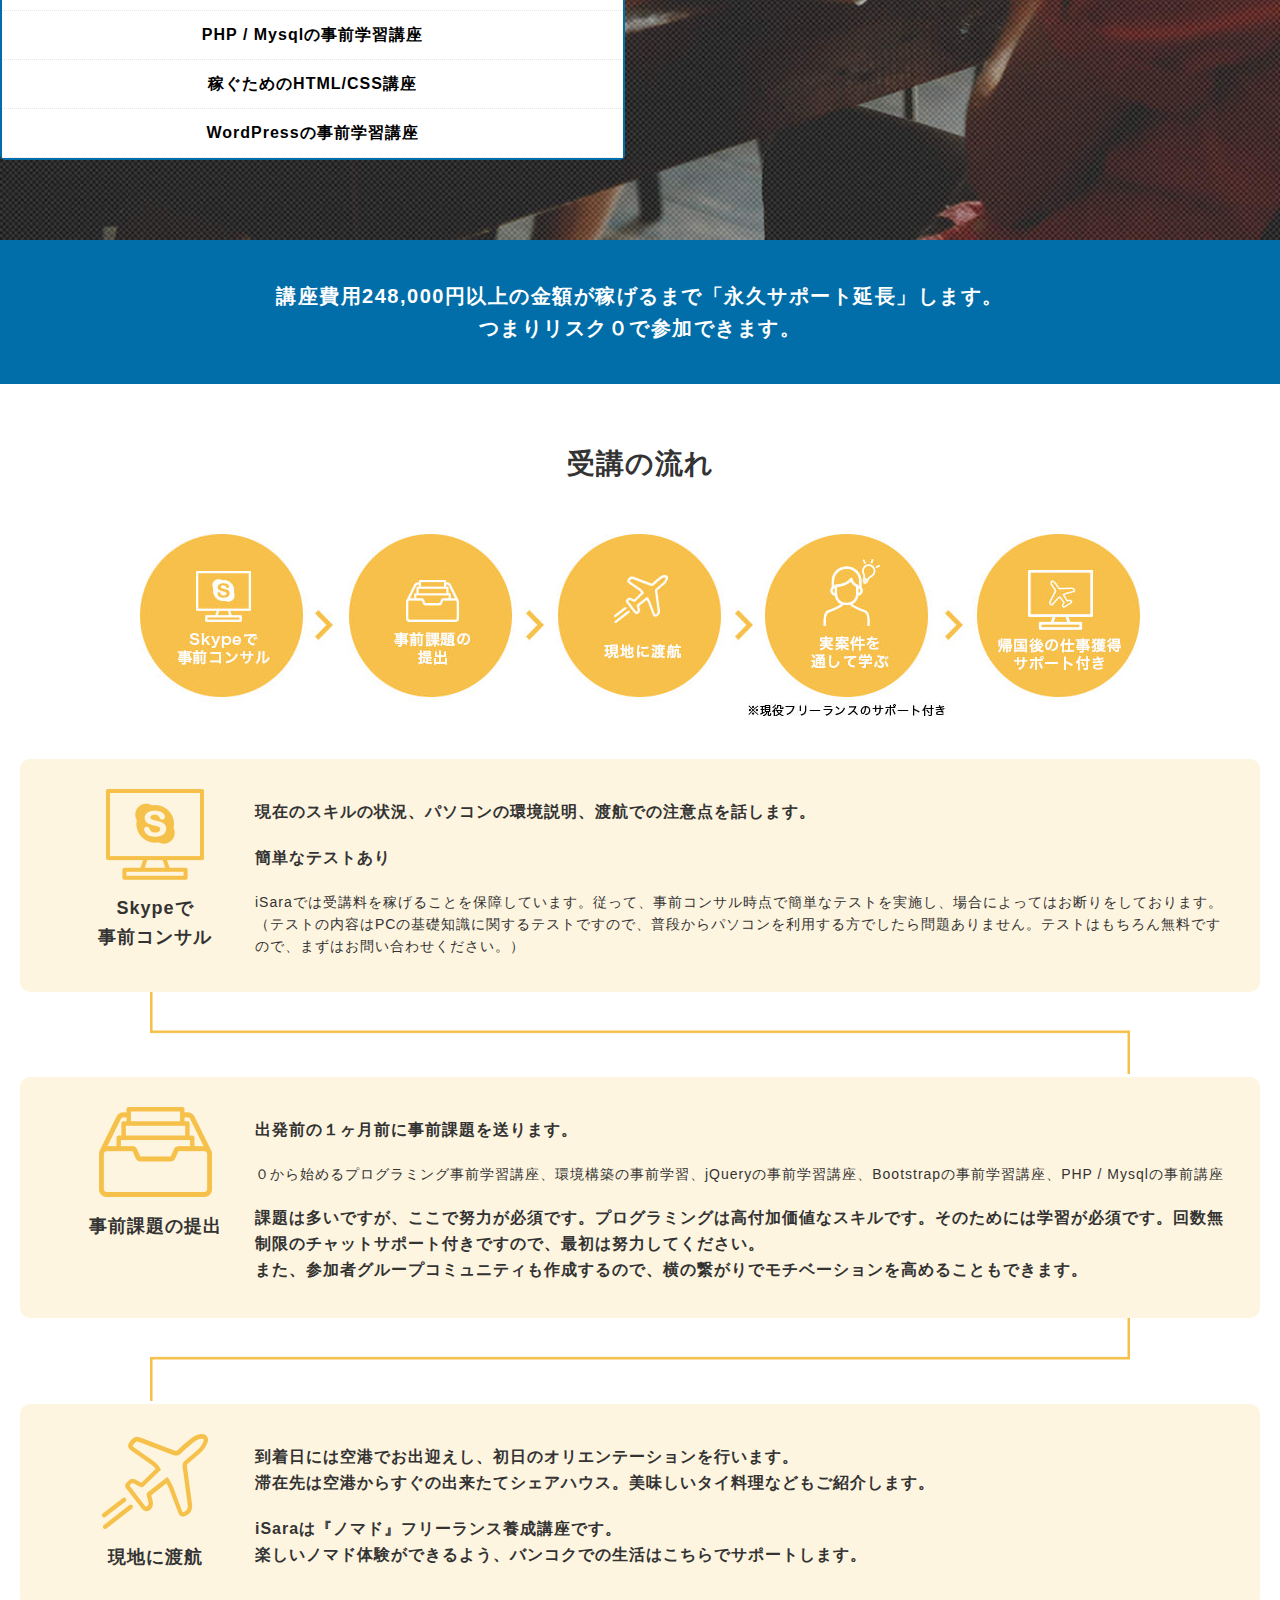
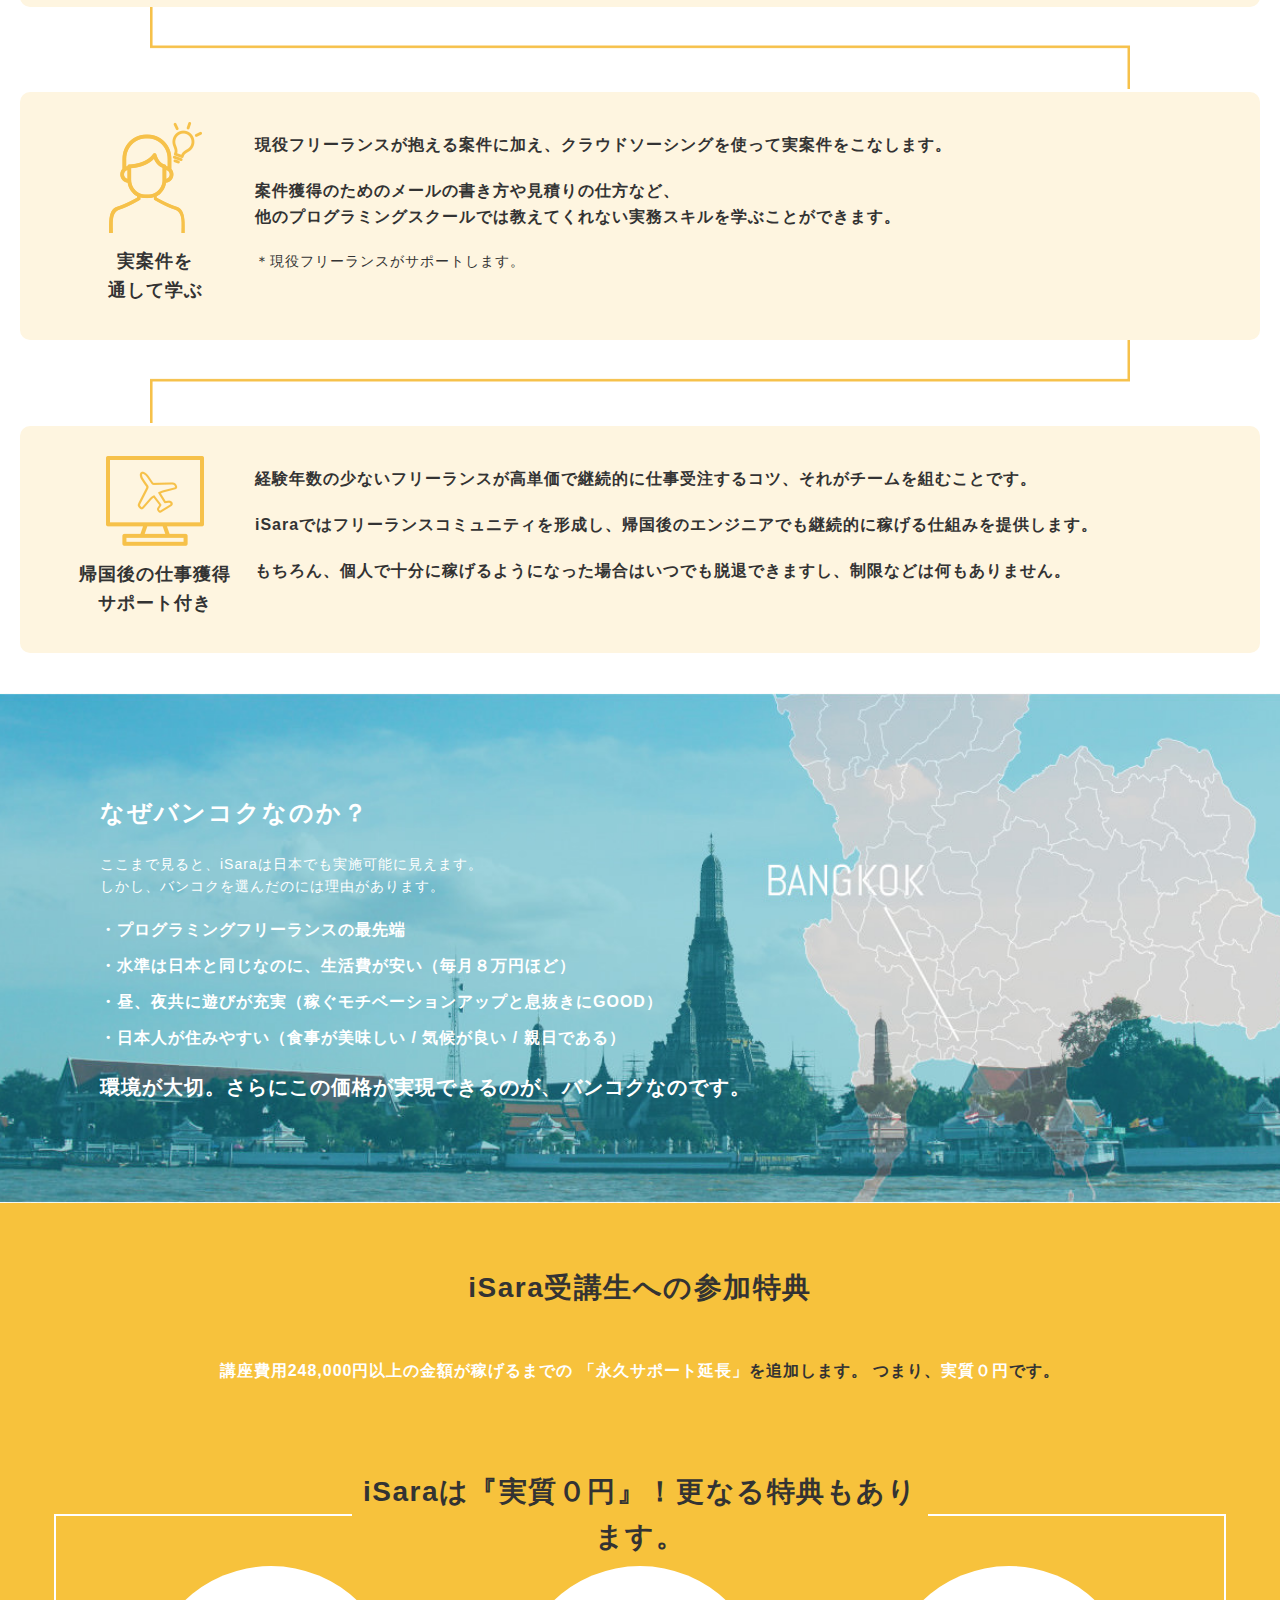
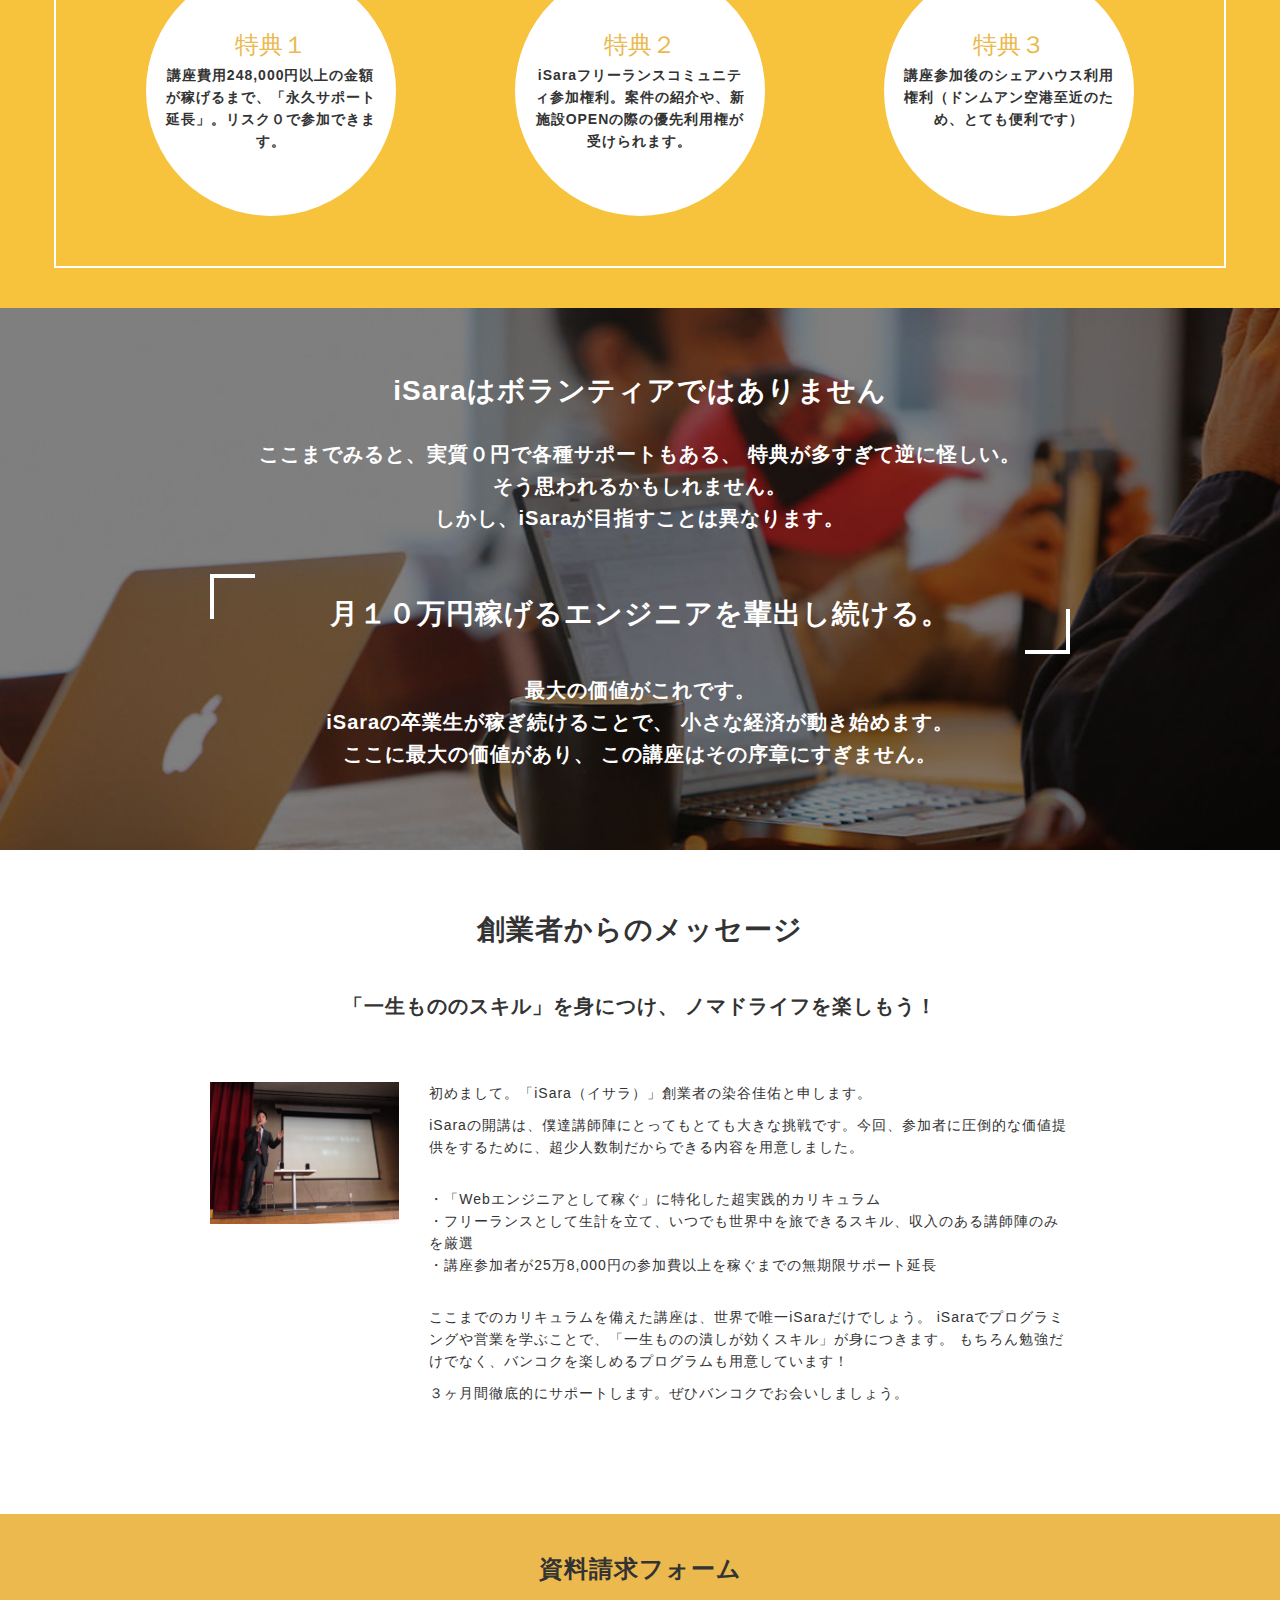
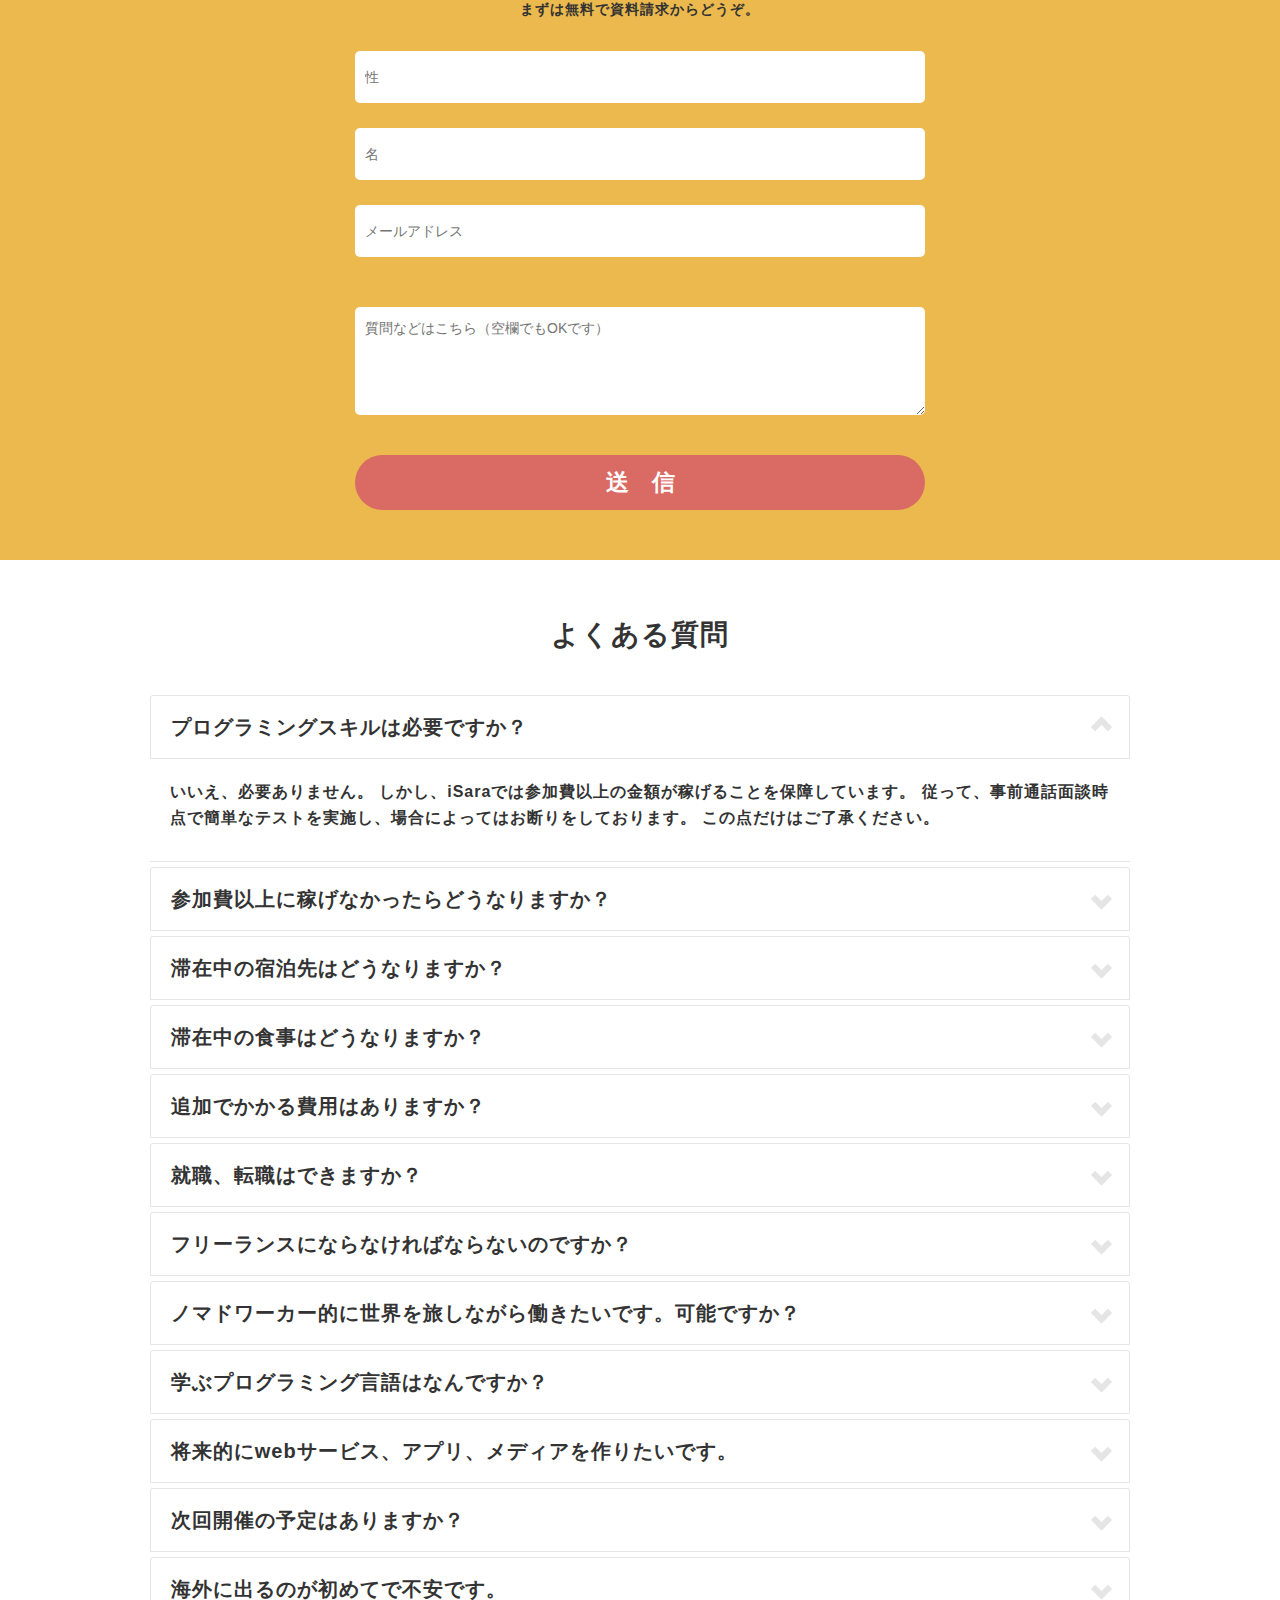
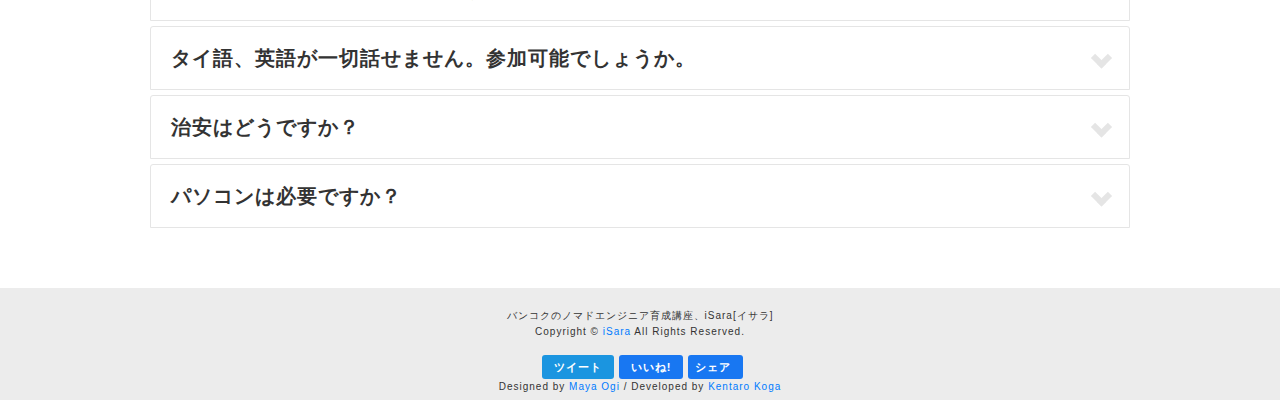
==== commit 51981dda: "footer sp途中" ====
--- a/iSara/index.html
+++ b/iSara/index.html
@@ -797,8 +797,19 @@
       </section>
     <!-- 19 -->
     </main>
-    <footer>
-
+    <footer class="footer">
+      <div>
+        <p>バンコクのノマドエンジニア育成講座、iSara[イサラ]</p>
+        <p>Copyright &copy; <a href="https://isara.life/">iSara</a> All Rights Reserved.</p>
+      </div>
+      <ul class="area-share area-share-footer">
+        <li class="btn-share btn-twitter"><i class="icon-share fab fa-twitter"></i>ツイート</li>
+        <li class="btn-share btn-fb-iine"><i class="icon-share fas fa-thumbs-up"></i>いいね!</li>
+        <li class="btn-share btn-fb-share">シェア</li>
+      </ul>
+      <div>
+        <p>Designed by <a href="https://www.facebook.com/maya.ogi.3">Maya Ogi</a> / Developed by <a href="https://www.facebook.com/kentaro.koga.7">Kentaro Koga</a></p>
+      </div>
     </footer>
     <script src="lib/jquery-3.4.1.slim.min.js"></script>
     <script src="lib/bootstrap.bundle.min.js"></script>
--- a/iSara/css/base.css
+++ b/iSara/css/base.css
@@ -1994,7 +1994,40 @@
   }
 }
 @media screen and (min-width:1191px) {
+  .sec-page18 {
+    padding: 55px 0 60px;
+  }
   .ttl-page18-02 {
     font-size: 28px;
   }
+  .list-page18 {
+    width: 76.6%;
+    margin: 40px auto 0;
+  }
+  .ttl-page18-03.card-header {
+    font-size: 20px;
+    line-height: 22px;
+  }
+  .arrow-page18 {
+    width: 15px;
+    height: 15px;
+    border-bottom-width: 6px;
+    border-right-width: 6px;
+  }
+  .card-body-page18 {
+    font-size: 16px;
+    line-height: 26px;
+  }
+}
+/* footer */
+.footer {
+  background-color: #ececec;
+  font-weight: 300;
+  font-size: 10px;
+  line-height: 16px;
+  padding: 20px 0 5px;
+  letter-spacing: .1em;
+}
+.area-share-footer {
+  margin-top: 15px;
 }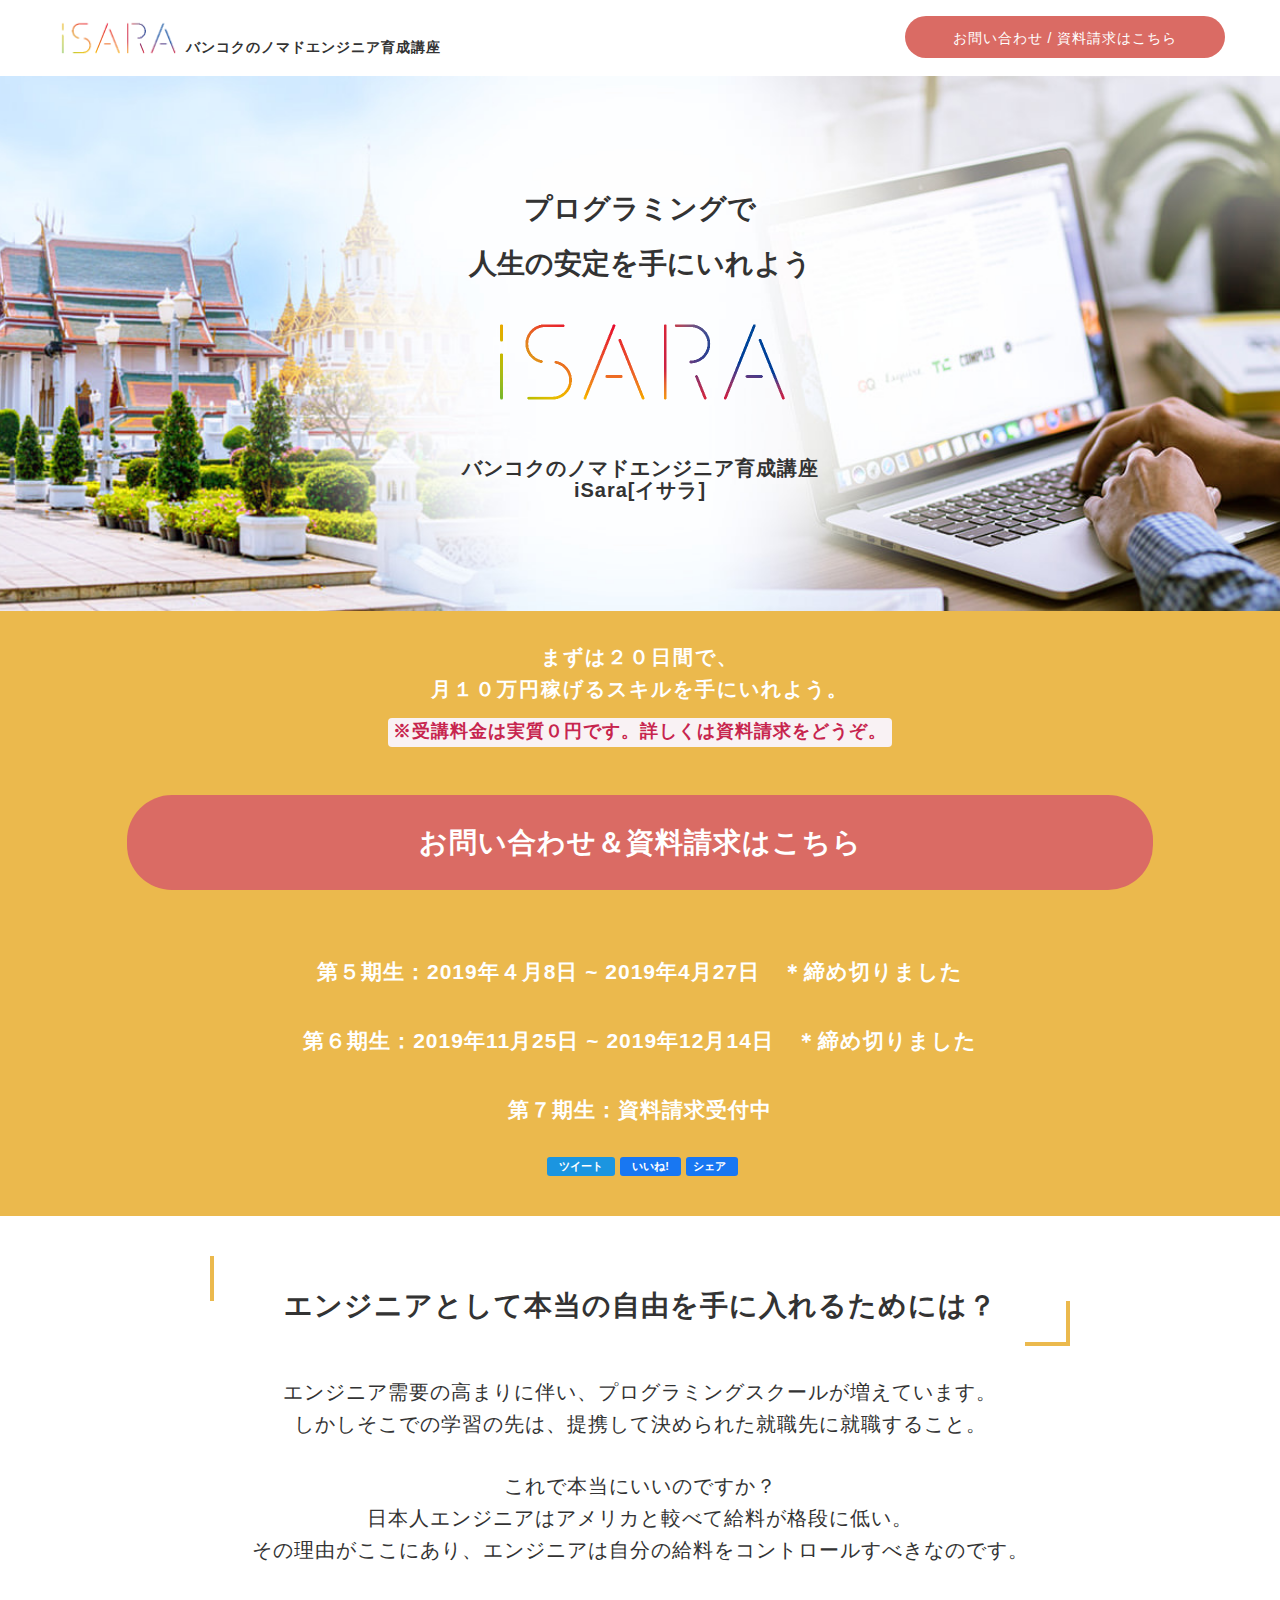
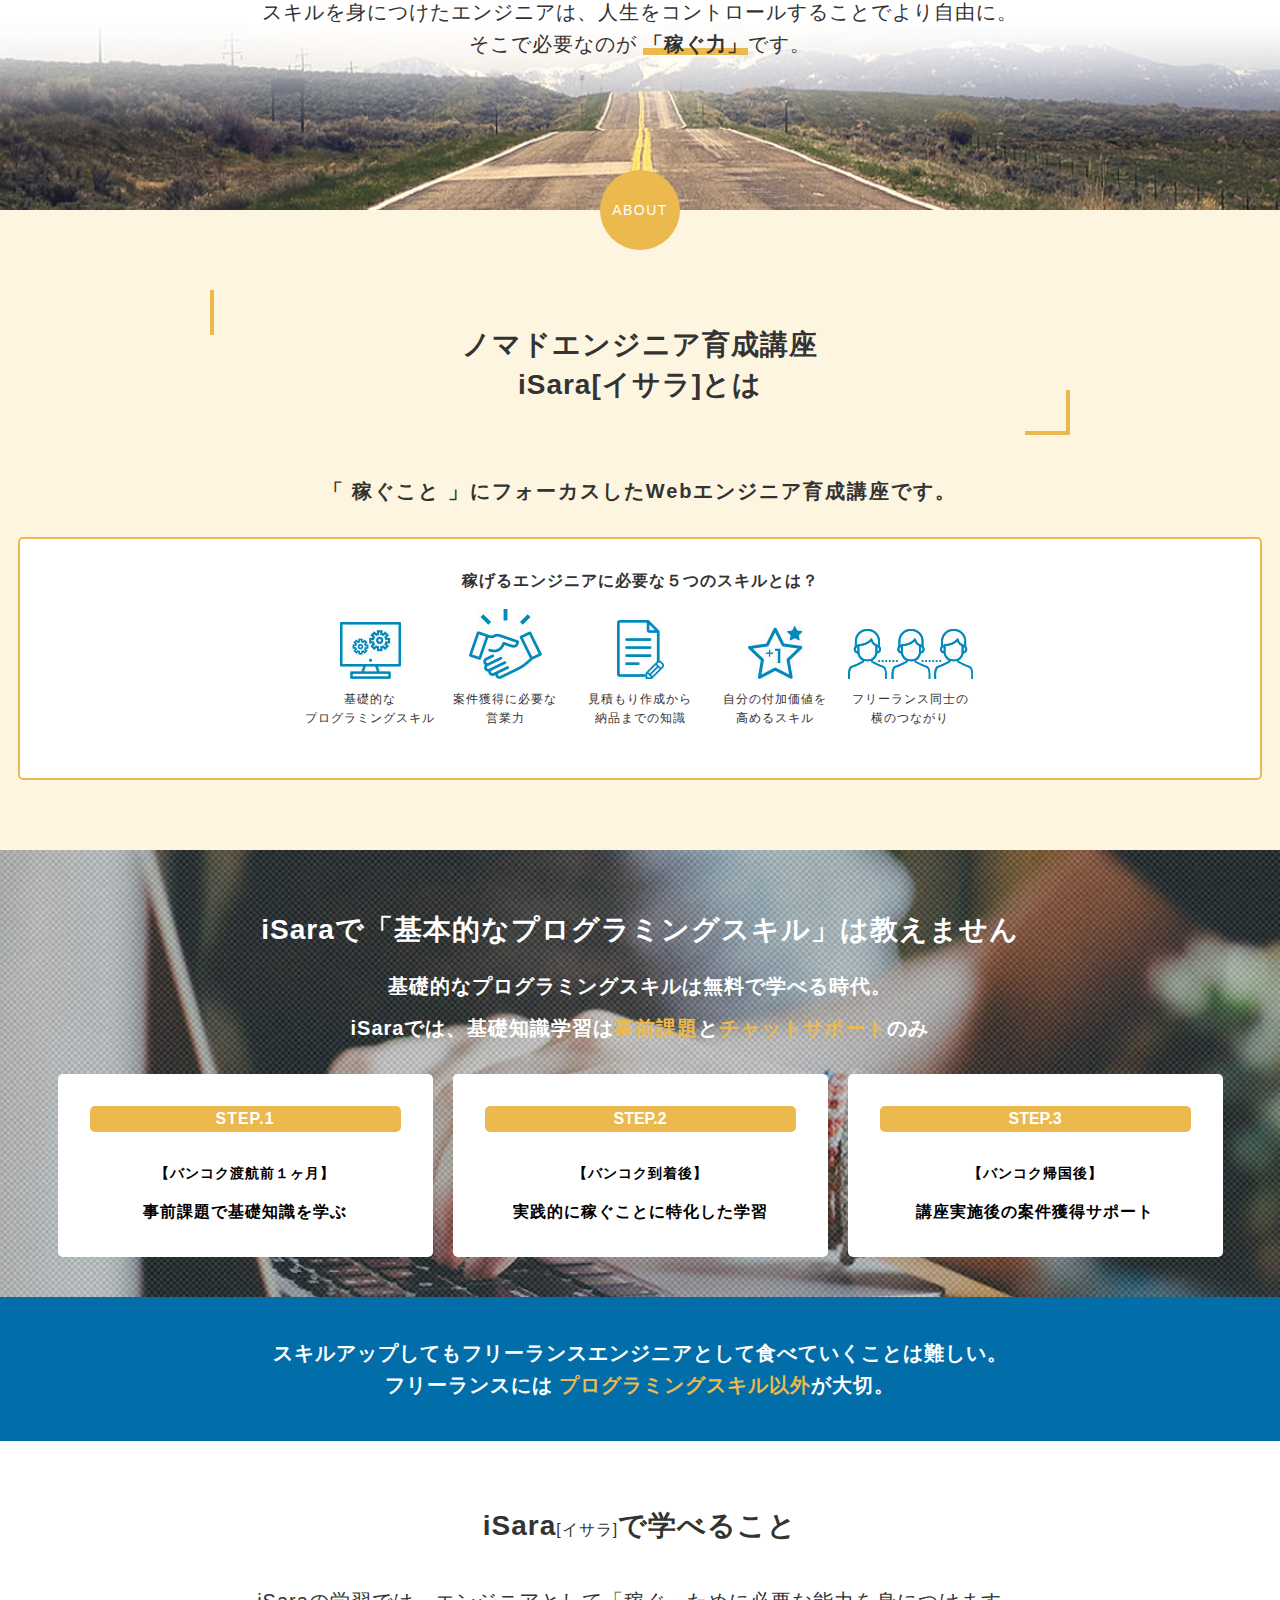
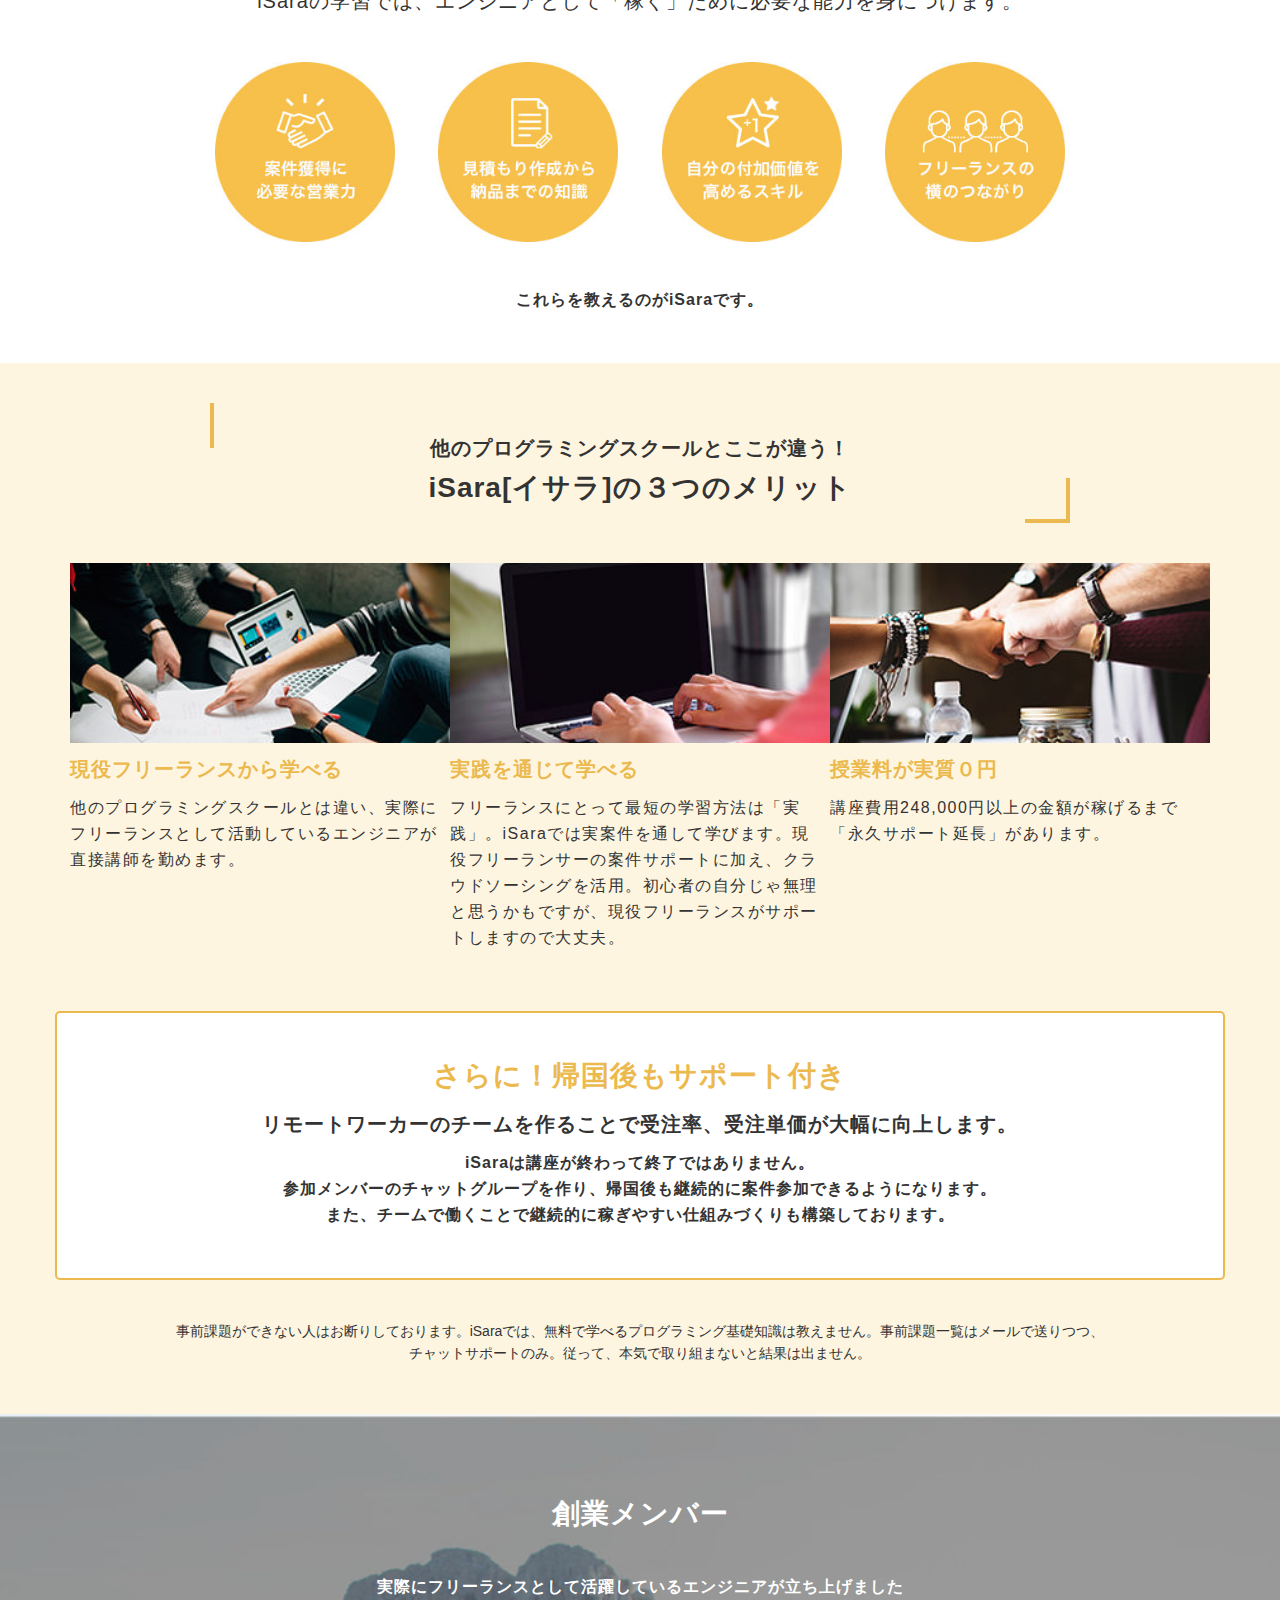
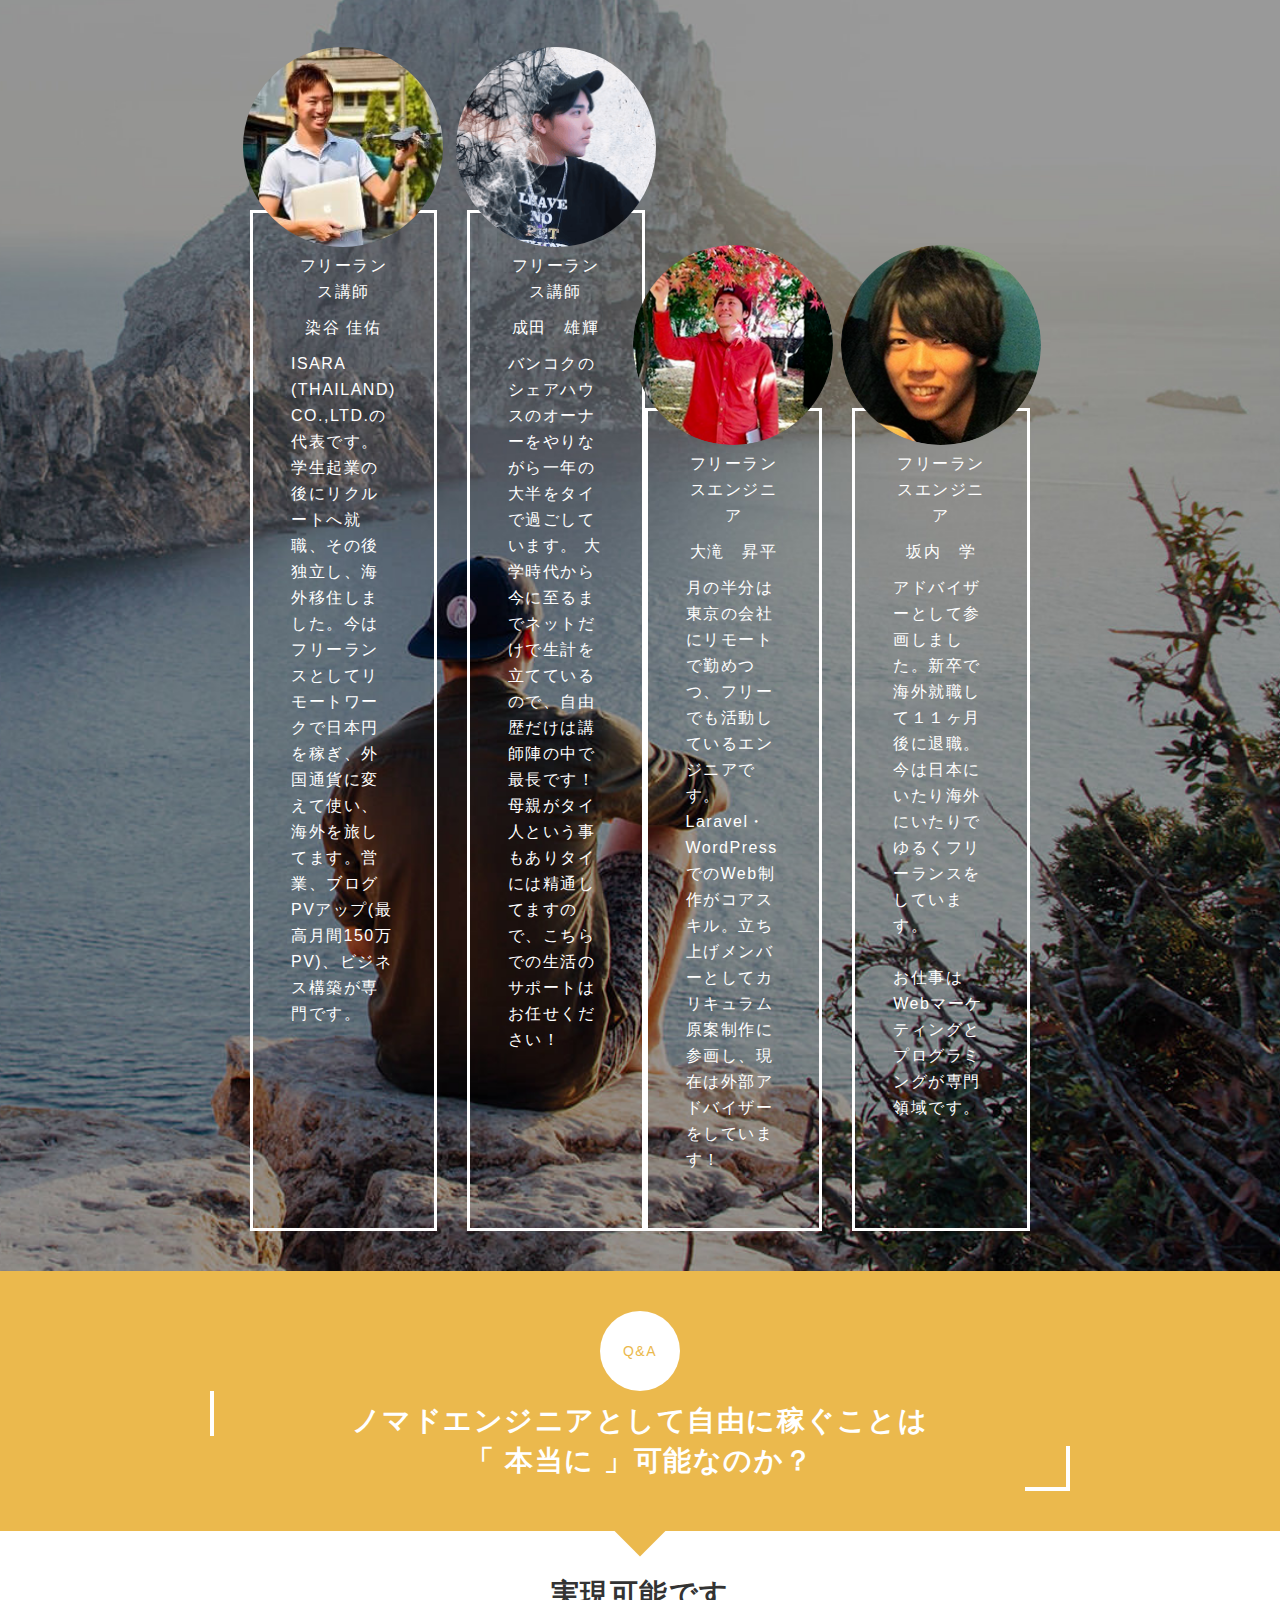
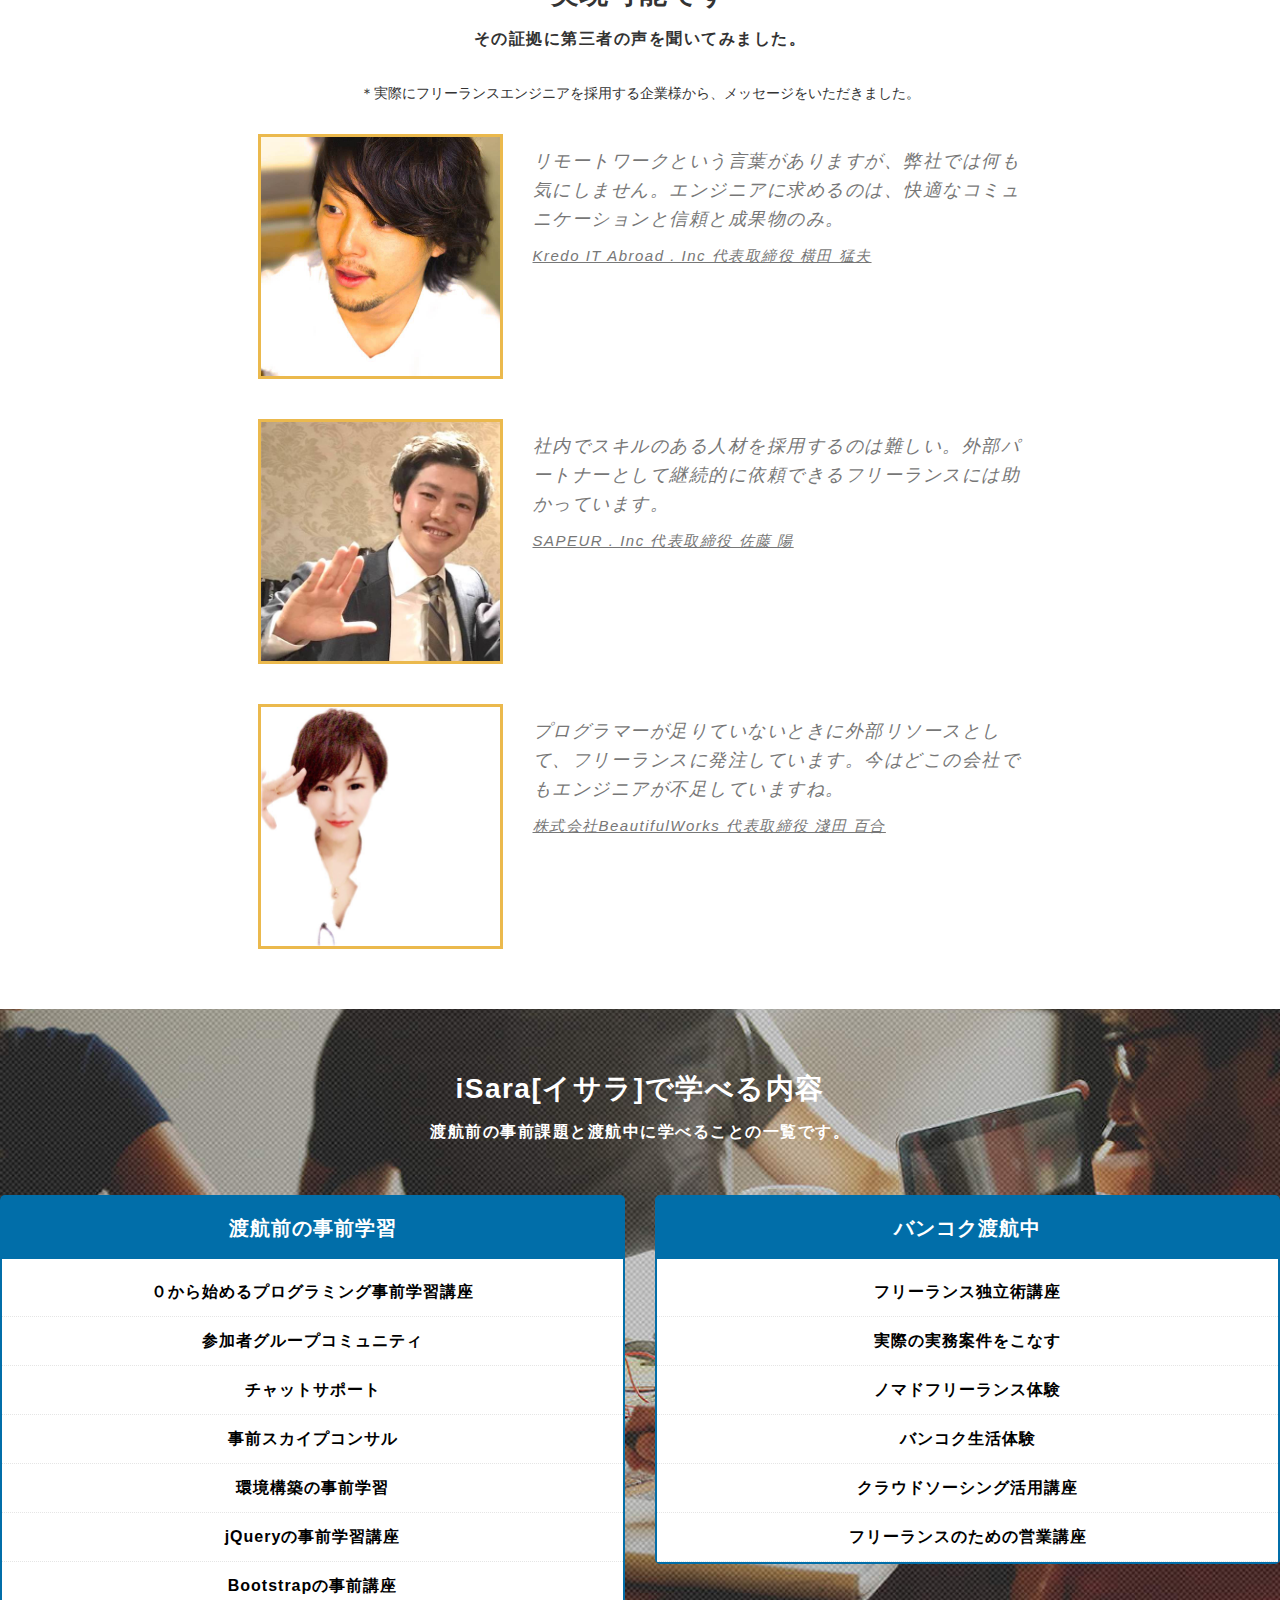
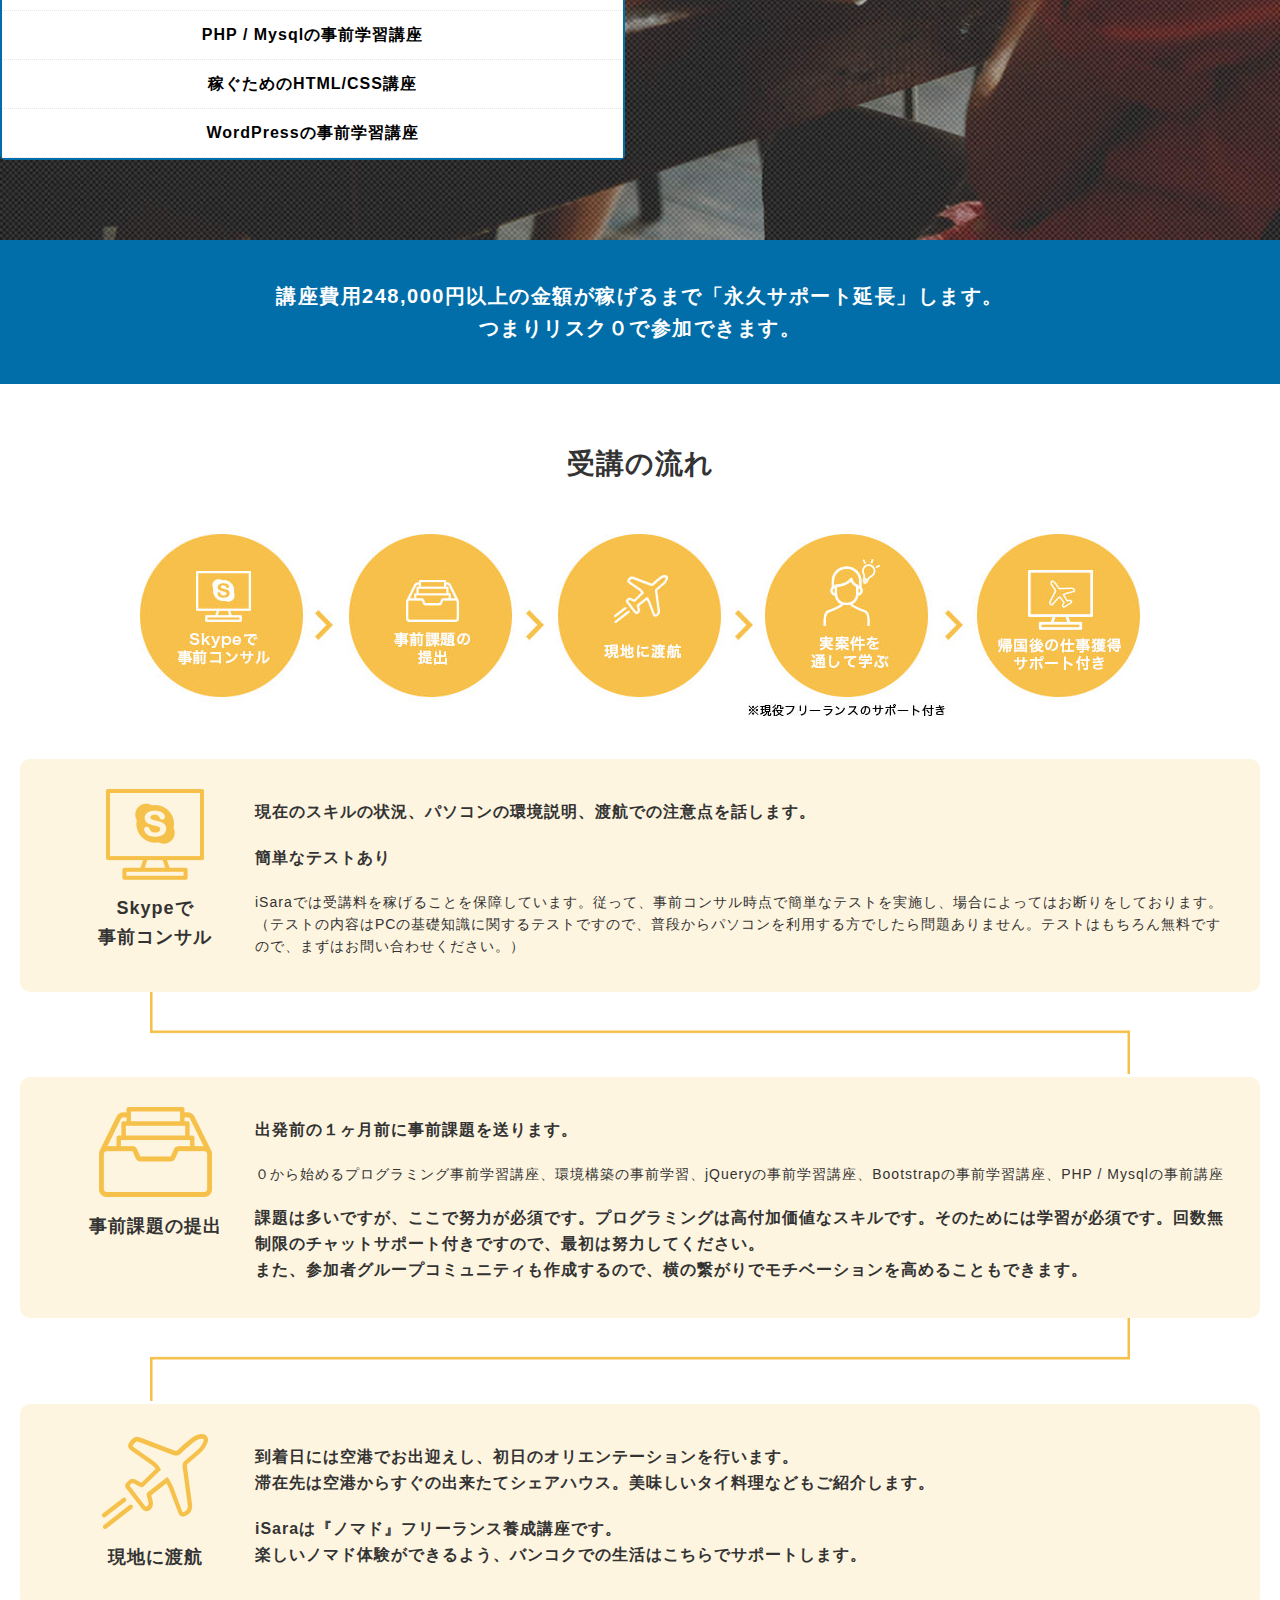
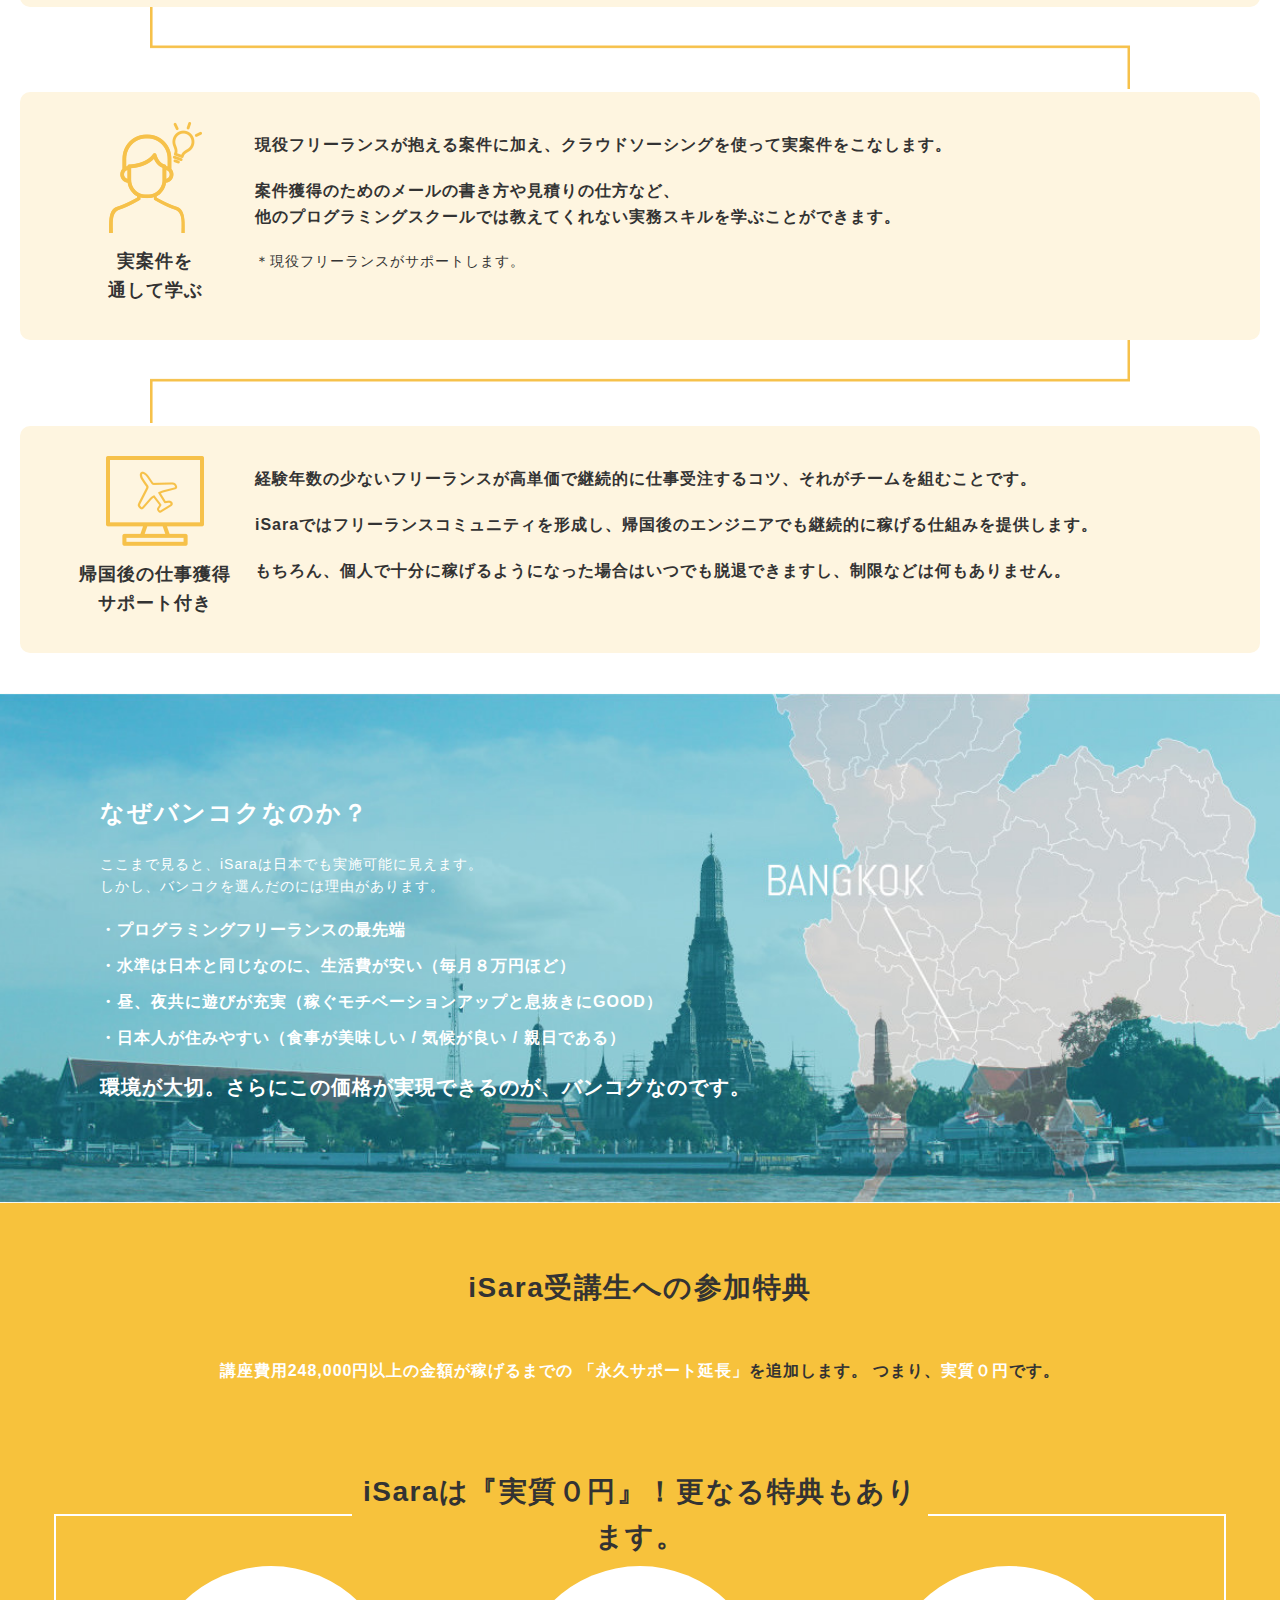
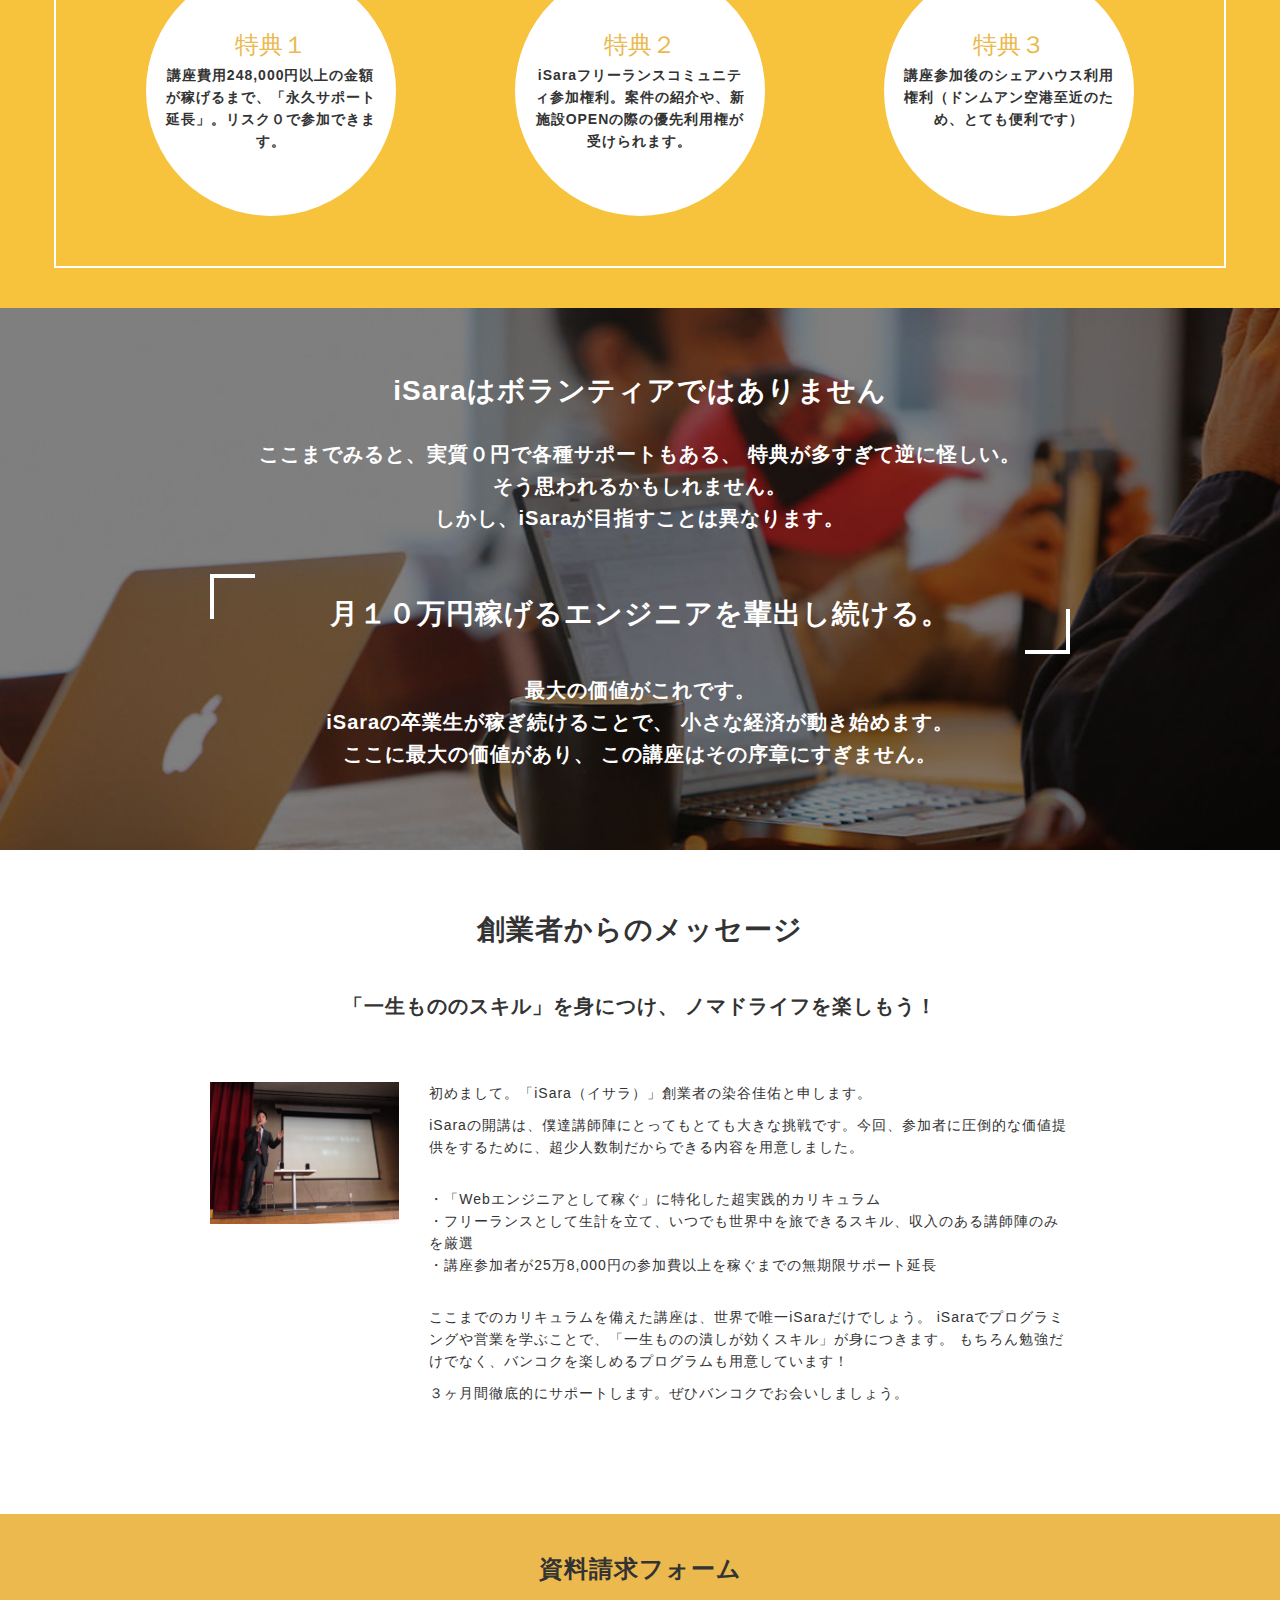
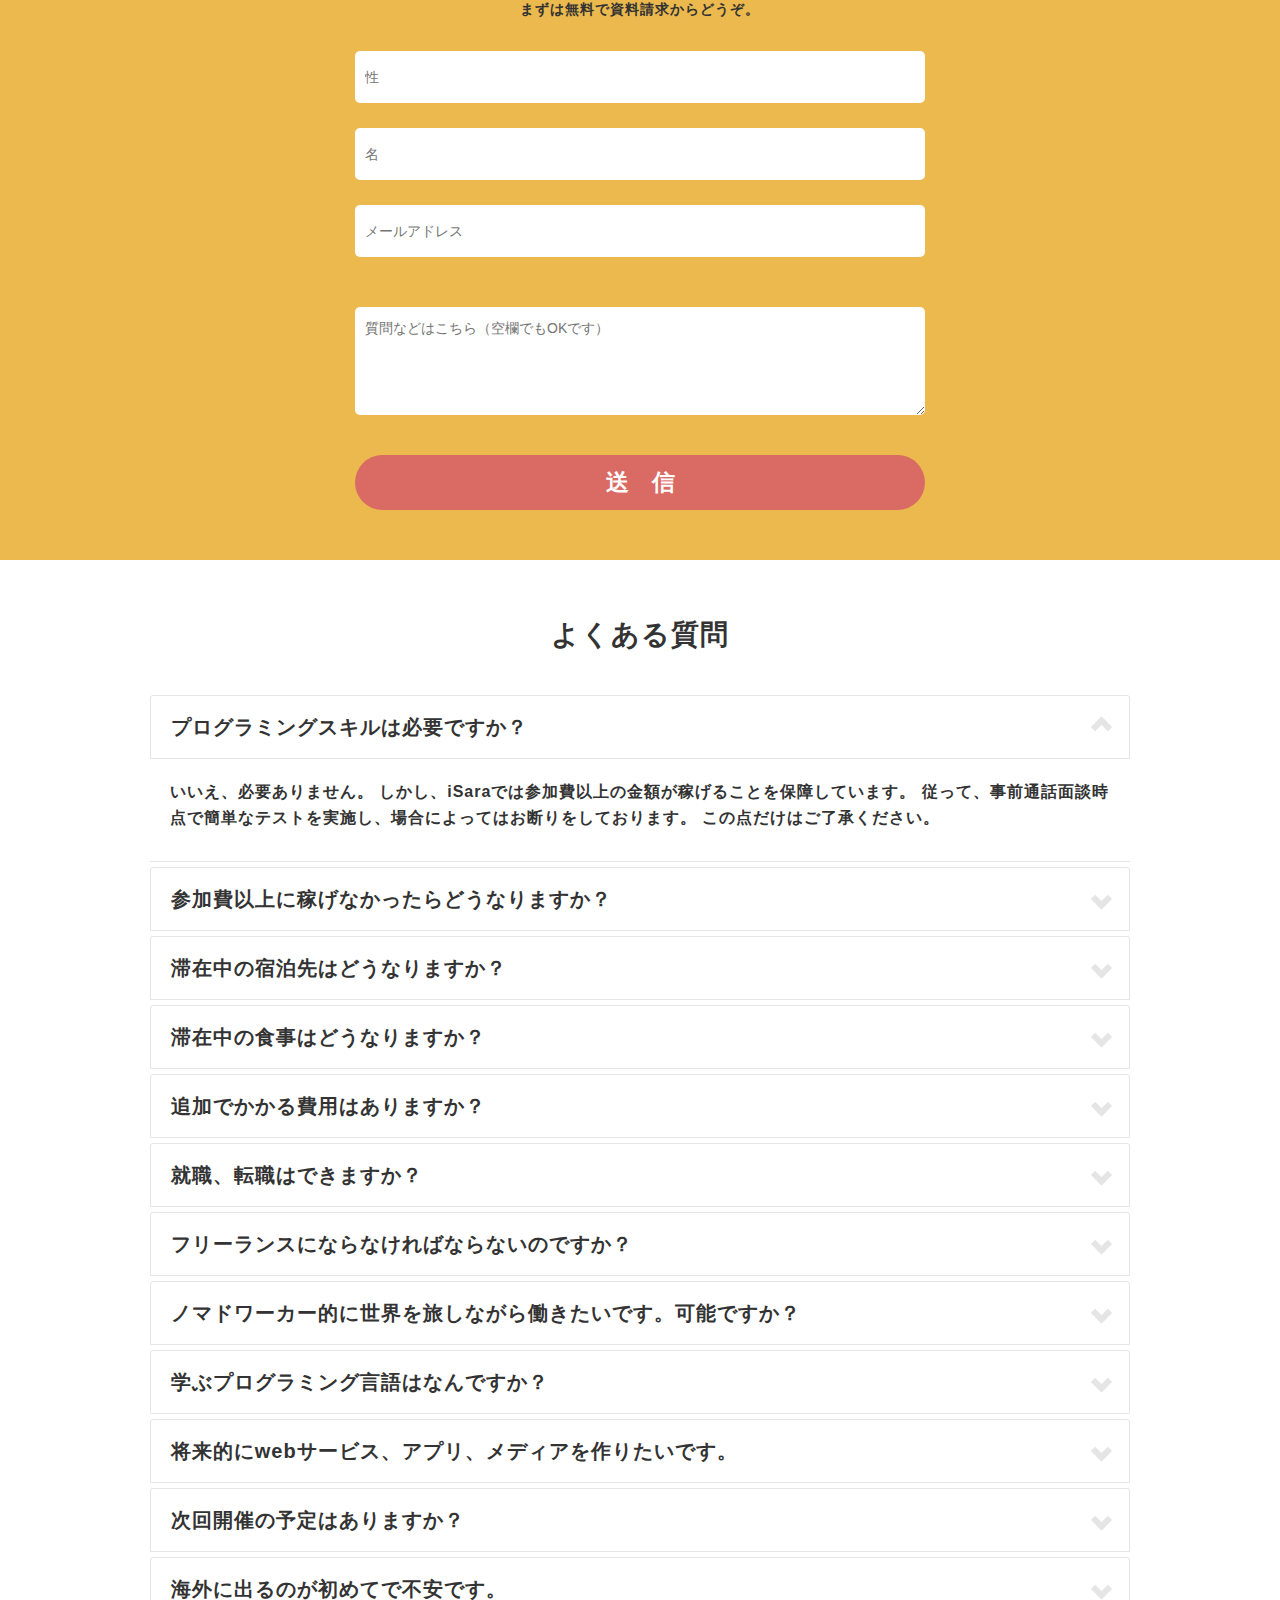
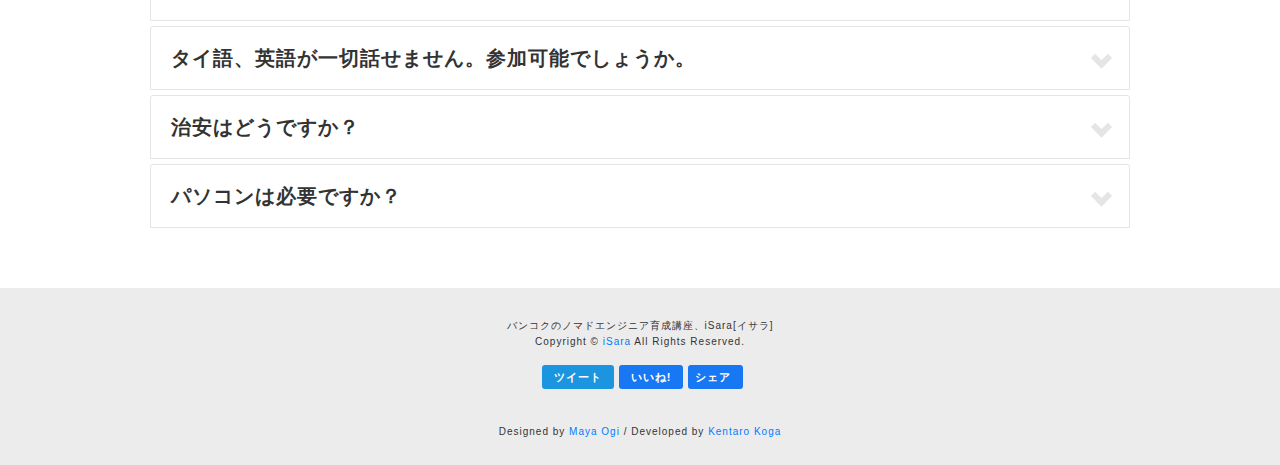
==== commit c875de3c: "iSara模写完成" ====
--- a/iSara/index.html
+++ b/iSara/index.html
@@ -20,6 +20,9 @@
     <link rel="stylesheet" href="css/base.css" media="all">
   </head>
   <body>
+    <div class="btn-return-top">
+      <i class="fas fa-chevron-up"></i>
+    </div>
     <!-- 1 -->
     <nav id="gnav" class="nav">
       <div class="contents-nav">
@@ -807,11 +810,11 @@
         <li class="btn-share btn-fb-iine"><i class="icon-share fas fa-thumbs-up"></i>いいね!</li>
         <li class="btn-share btn-fb-share">シェア</li>
       </ul>
-      <div>
+      <div class="txt-footer-producer">
         <p>Designed by <a href="https://www.facebook.com/maya.ogi.3">Maya Ogi</a> / Developed by <a href="https://www.facebook.com/kentaro.koga.7">Kentaro Koga</a></p>
       </div>
     </footer>
-    <script src="lib/jquery-3.4.1.slim.min.js"></script>
+    <script src="lib/jquery-3.4.1.min.js"></script>
     <script src="lib/bootstrap.bundle.min.js"></script>
     <script src="js/base.js"></script>
   </body>
--- a/iSara/css/base.css
+++ b/iSara/css/base.css
@@ -151,6 +151,34 @@
   border-right: 4px solid #000000;
   transform: translate(0, -50%) rotate(45deg);
 }
+/* Topへ戻るボタン */
+.btn-return-top {
+  position: fixed;
+  right: 10px;
+  bottom: 20px;
+  width: 45px;
+  height: 50px;
+  background-color: #ececec;
+  z-index: 1;
+  cursor: pointer;
+}
+.btn-return-top > i {
+  position: absolute;
+  top: 50%;
+  left: 50%;
+  transform: translate(-50%, -50%);
+}
+@media screen and (min-width:769px) {
+  .btn-return-top {
+    width: 70px;
+    height: 75px;
+    right: 50px;
+    bottom: 60px;
+  }
+  .btn-return-top > i{
+    font-size: 30px;
+  }
+}
 /* nav */
 .nav {
   width: 100%;
@@ -2030,4 +2058,12 @@
 }
 .area-share-footer {
   margin-top: 15px;
+}
+.txt-footer-producer {
+  margin-top: 35px;
+}
+@media screen and (min-width:769px) {
+  .footer {
+    padding: 30px 0 25px;
+  }
 }